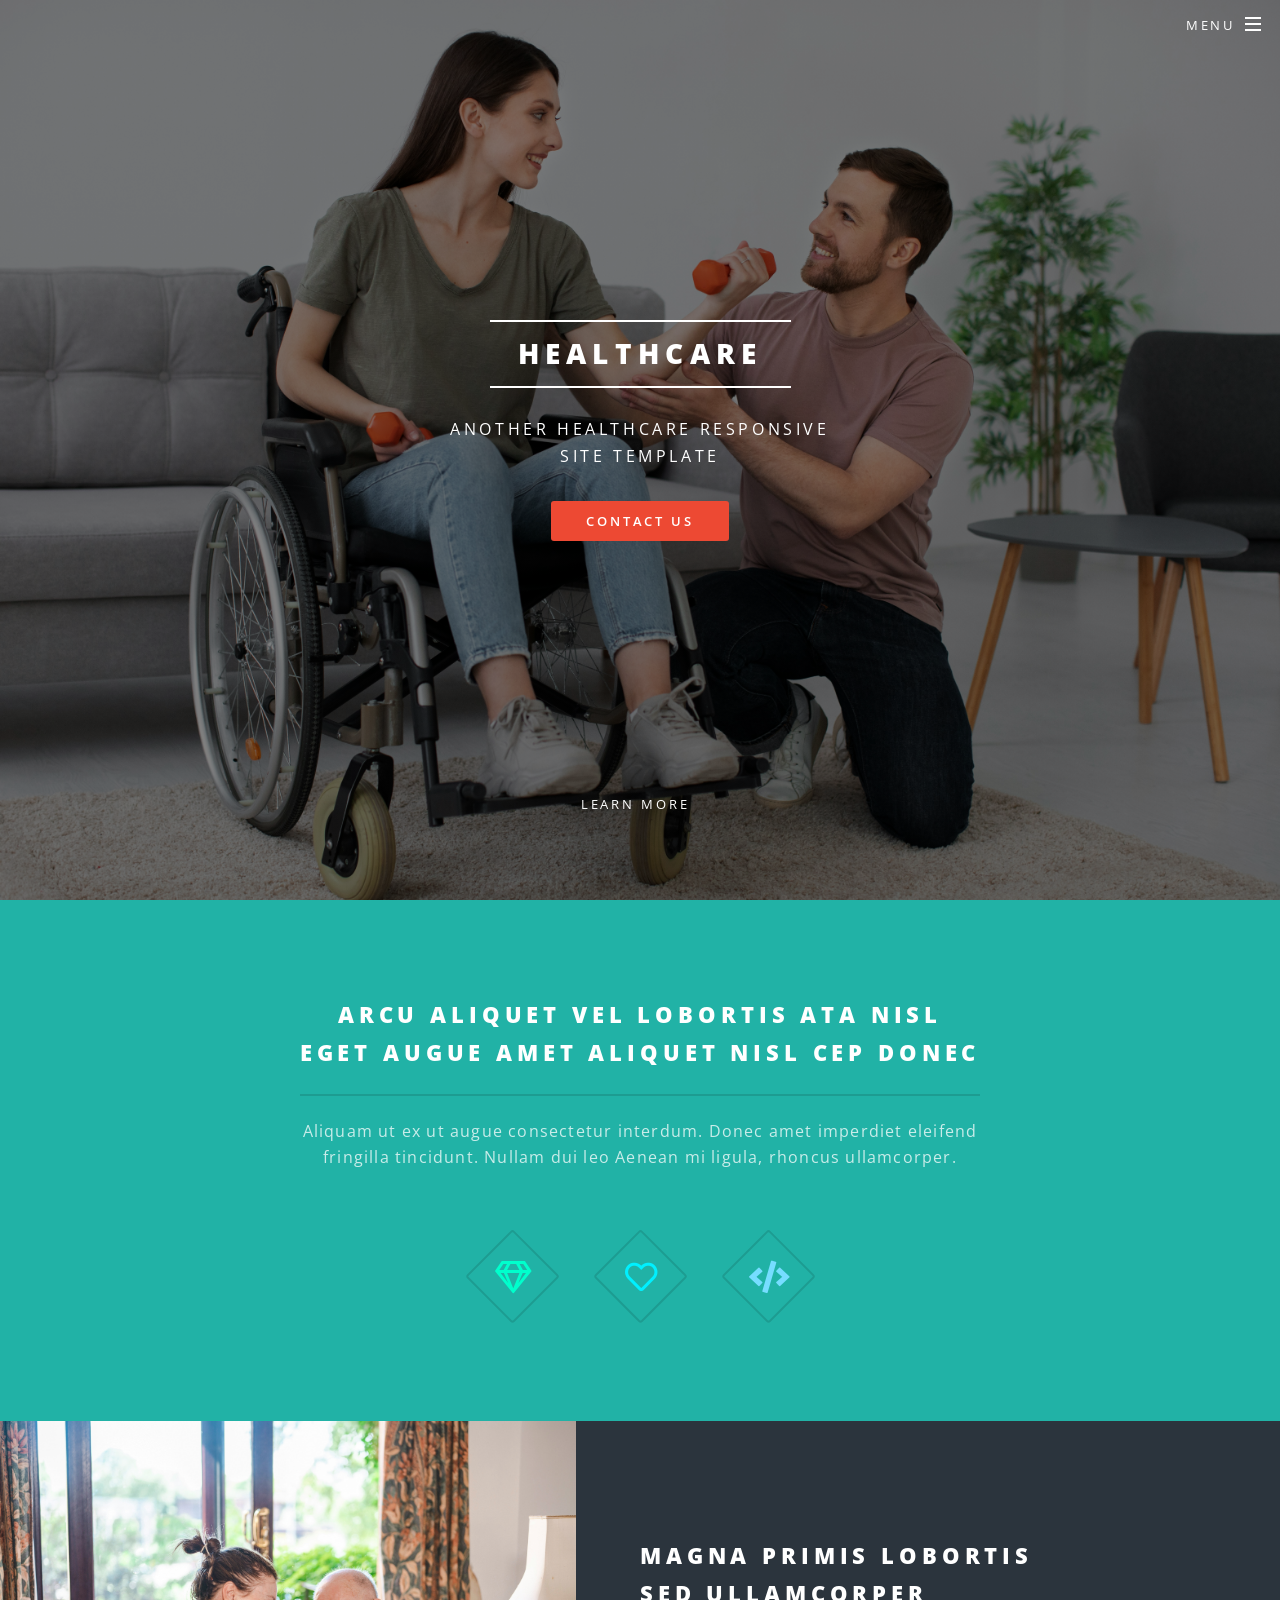
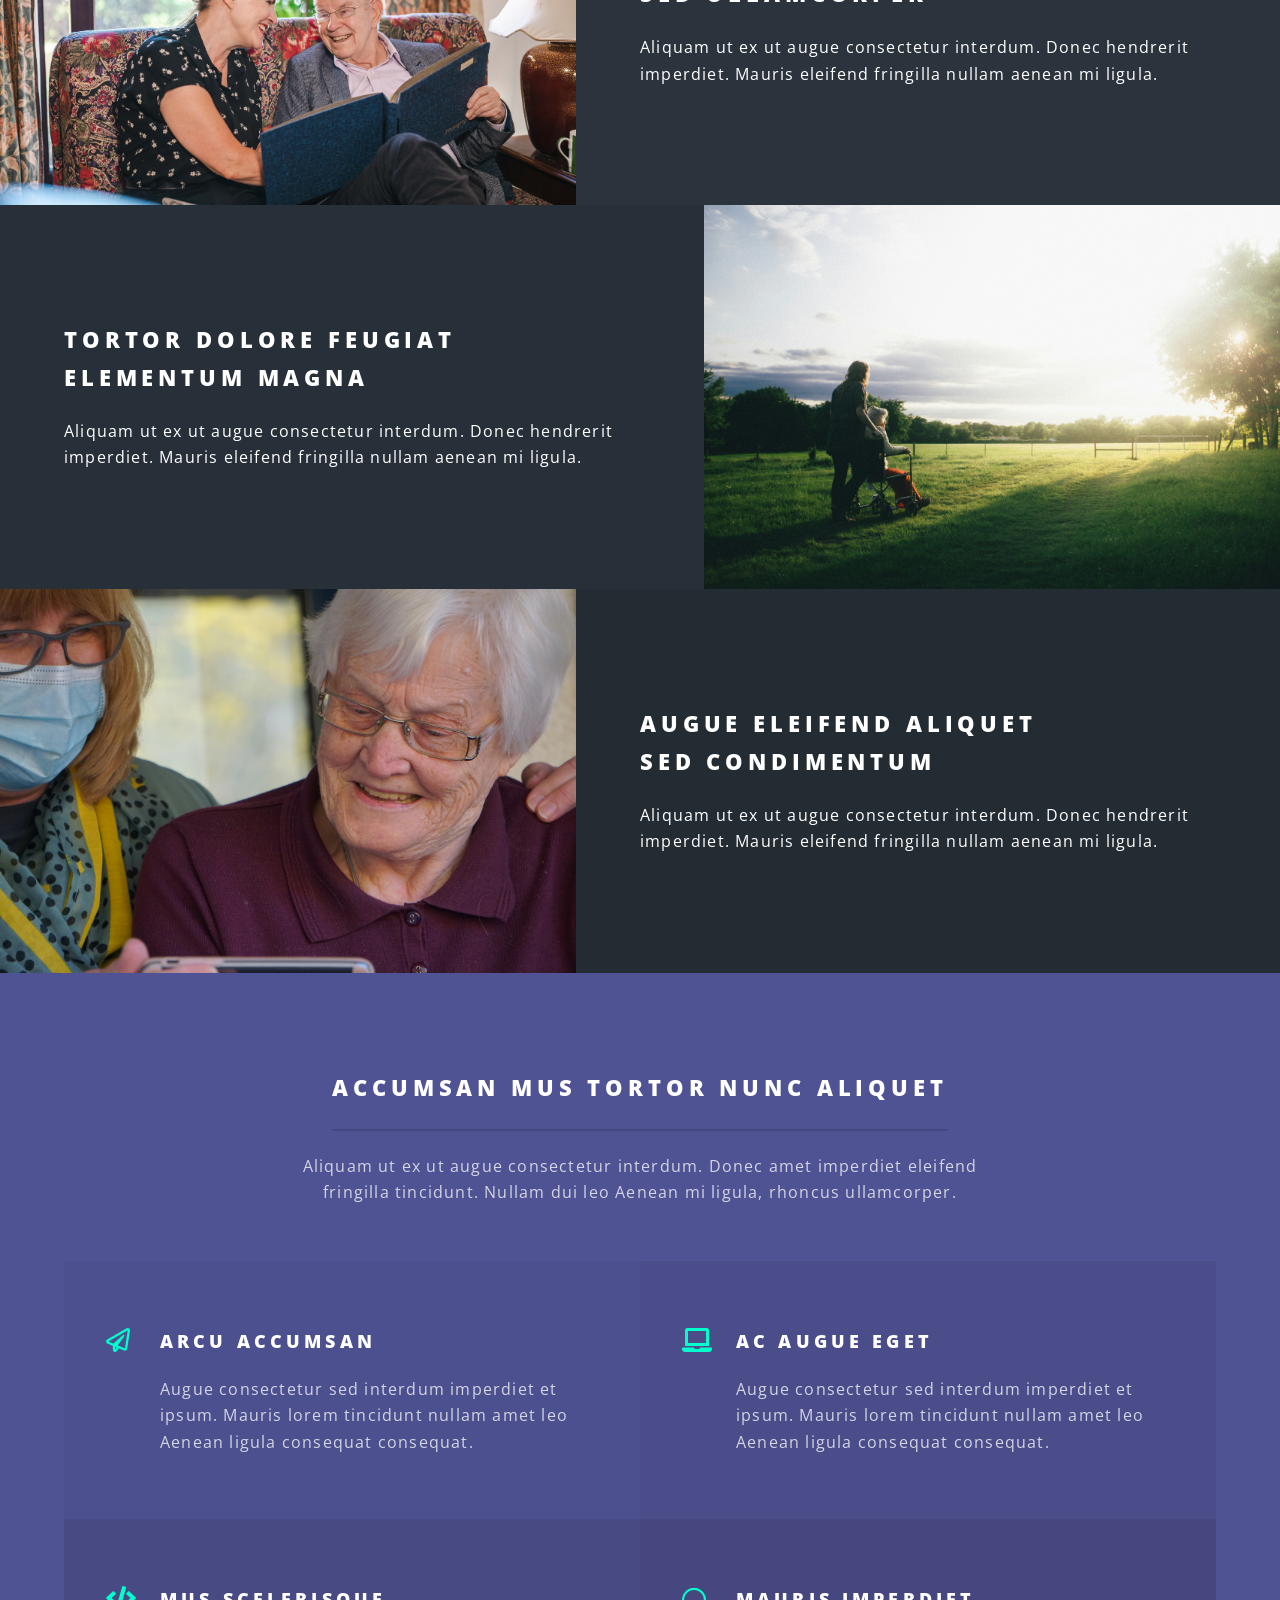
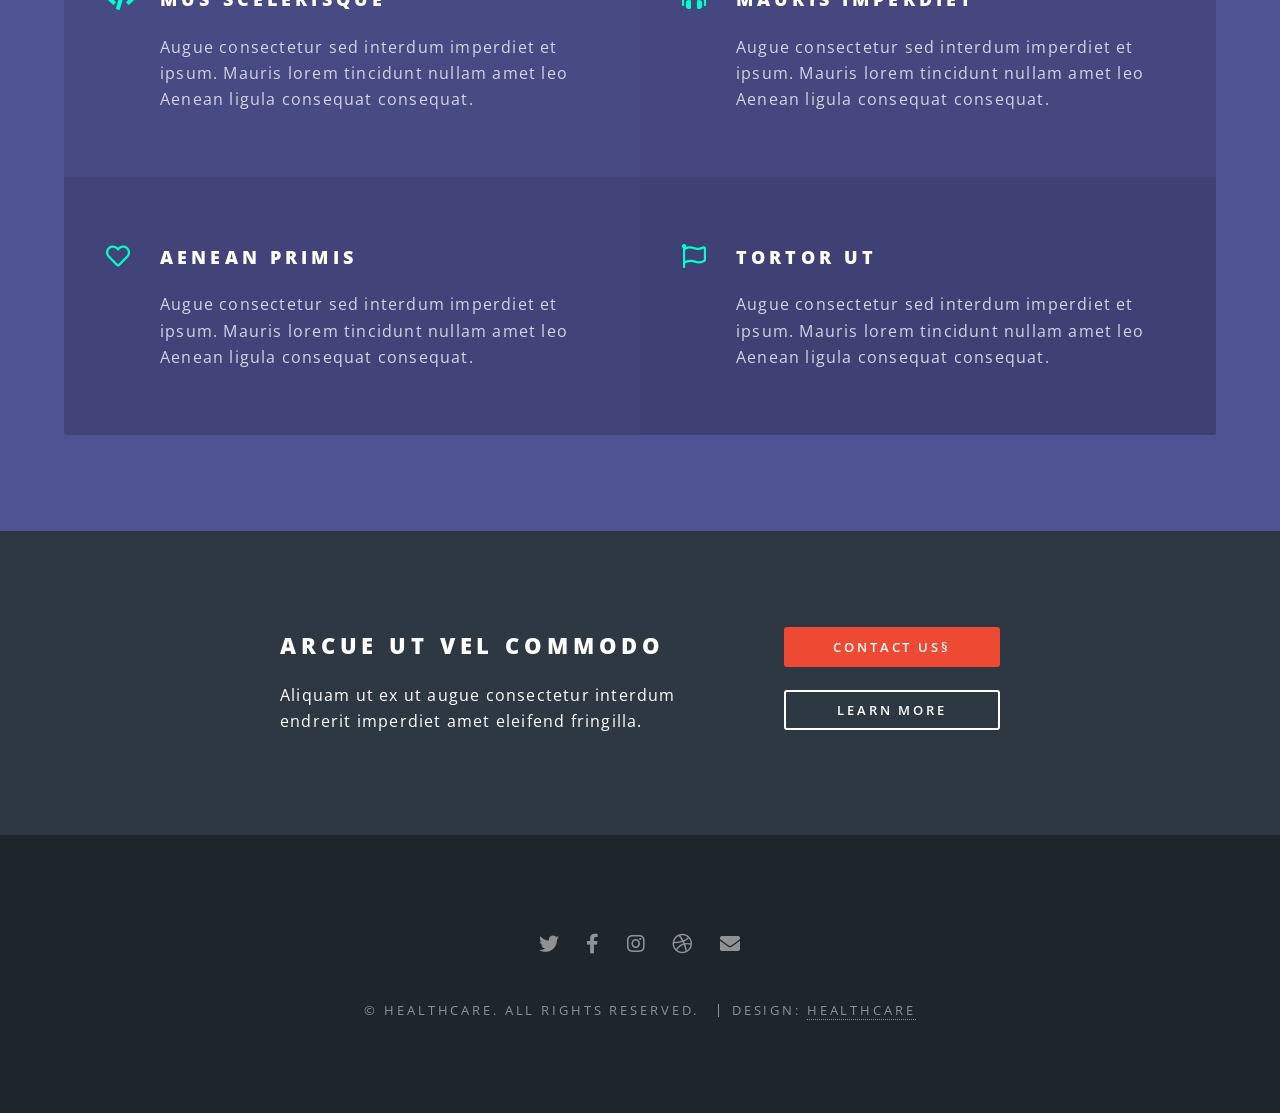
==== index.html @ cc00b28c "spectral files" ====
<!DOCTYPE html>

<html>
  <head>
    <title>Healthcare by Healthcare</title>
    <meta charset="utf-8" />
    <meta
      name="viewport"
      content="width=device-width, initial-scale=1, user-scalable=no"
    />
    <link rel="stylesheet" href="assets/css/main.css" />
    <noscript
      ><link rel="stylesheet" href="assets/css/noscript.css"
    /></noscript>
  </head>
  <body class="landing is-preload">
    <!-- Page Wrapper -->
    <div id="page-wrapper">
      <!-- Header -->
      <header id="header" class="alt">
        <h1><a href="index.html">Healthcare</a></h1>
        <nav id="nav">
          <ul>
            <li class="special">
              <a href="#menu" class="menuToggle"><span>Menu</span></a>
              <div id="menu">
                <ul>
                  <li><a href="index.html">Home</a></li>
                  <li><a href="about.html">About us</a></li>
                  <li><a href="contact.html">Contact us</a></li>
                </ul>
              </div>
            </li>
          </ul>
        </nav>
      </header>

      <!-- Banner -->
      <section id="banner">
        <div class="inner">
          <h2>Healthcare</h2>
          <p>
            Another healthcare responsive<br />
            site template <br />
          </p>
          <ul class="actions special">
            <li><a href="contact.html" class="button primary">Contact us</a></li>
          </ul>
        </div>
        <a href="#one" class="more scrolly">Learn More</a>
      </section>

      <!-- One -->
      <section id="one" class="wrapper style1 special">
        <div class="inner">
          <header class="major">
            <h2>
              Arcu aliquet vel lobortis ata nisl<br />
              eget augue amet aliquet nisl cep donec
            </h2>
            <p>
              Aliquam ut ex ut augue consectetur interdum. Donec amet imperdiet
              eleifend<br />
              fringilla tincidunt. Nullam dui leo Aenean mi ligula, rhoncus
              ullamcorper.
            </p>
          </header>
          <ul class="icons major">
            <li>
              <span class="icon fa-gem major style1"
                ><span class="label">Lorem</span></span
              >
            </li>
            <li>
              <span class="icon fa-heart major style2"
                ><span class="label">Ipsum</span></span
              >
            </li>
            <li>
              <span class="icon solid fa-code major style3"
                ><span class="label">Dolor</span></span
              >
            </li>
          </ul>
        </div>
      </section>

      <!-- Two -->
      <section id="two" class="wrapper alt style2">
        <section class="spotlight">
          <div class="image"><img src="images/pic01.jpg" alt="" /></div>
          <div class="content">
            <h2>
              Magna primis lobortis<br />
              sed ullamcorper
            </h2>
            <p>
              Aliquam ut ex ut augue consectetur interdum. Donec hendrerit
              imperdiet. Mauris eleifend fringilla nullam aenean mi ligula.
            </p>
          </div>
        </section>
        <section class="spotlight">
          <div class="image"><img src="images/pic02.jpg" alt="" /></div>
          <div class="content">
            <h2>
              Tortor dolore feugiat<br />
              elementum magna
            </h2>
            <p>
              Aliquam ut ex ut augue consectetur interdum. Donec hendrerit
              imperdiet. Mauris eleifend fringilla nullam aenean mi ligula.
            </p>
          </div>
        </section>
        <section class="spotlight">
          <div class="image"><img src="images/pic03.jpg" alt="" /></div>
          <div class="content">
            <h2>
              Augue eleifend aliquet<br />
              sed condimentum
            </h2>
            <p>
              Aliquam ut ex ut augue consectetur interdum. Donec hendrerit
              imperdiet. Mauris eleifend fringilla nullam aenean mi ligula.
            </p>
          </div>
        </section>
      </section>

      <!-- Three -->
      <section id="three" class="wrapper style3 special">
        <div class="inner">
          <header class="major">
            <h2>Accumsan mus tortor nunc aliquet</h2>
            <p>
              Aliquam ut ex ut augue consectetur interdum. Donec amet imperdiet
              eleifend<br />
              fringilla tincidunt. Nullam dui leo Aenean mi ligula, rhoncus
              ullamcorper.
            </p>
          </header>
          <ul class="features">
            <li class="icon fa-paper-plane">
              <h3>Arcu accumsan</h3>
              <p>
                Augue consectetur sed interdum imperdiet et ipsum. Mauris lorem
                tincidunt nullam amet leo Aenean ligula consequat consequat.
              </p>
            </li>
            <li class="icon solid fa-laptop">
              <h3>Ac Augue Eget</h3>
              <p>
                Augue consectetur sed interdum imperdiet et ipsum. Mauris lorem
                tincidunt nullam amet leo Aenean ligula consequat consequat.
              </p>
            </li>
            <li class="icon solid fa-code">
              <h3>Mus Scelerisque</h3>
              <p>
                Augue consectetur sed interdum imperdiet et ipsum. Mauris lorem
                tincidunt nullam amet leo Aenean ligula consequat consequat.
              </p>
            </li>
            <li class="icon solid fa-headphones-alt">
              <h3>Mauris Imperdiet</h3>
              <p>
                Augue consectetur sed interdum imperdiet et ipsum. Mauris lorem
                tincidunt nullam amet leo Aenean ligula consequat consequat.
              </p>
            </li>
            <li class="icon fa-heart">
              <h3>Aenean Primis</h3>
              <p>
                Augue consectetur sed interdum imperdiet et ipsum. Mauris lorem
                tincidunt nullam amet leo Aenean ligula consequat consequat.
              </p>
            </li>
            <li class="icon fa-flag">
              <h3>Tortor Ut</h3>
              <p>
                Augue consectetur sed interdum imperdiet et ipsum. Mauris lorem
                tincidunt nullam amet leo Aenean ligula consequat consequat.
              </p>
            </li>
          </ul>
        </div>
      </section>

      <!-- CTA -->
      <section id="cta" class="wrapper style4">
        <div class="inner">
          <header>
            <h2>Arcue ut vel commodo</h2>
            <p>
              Aliquam ut ex ut augue consectetur interdum endrerit imperdiet
              amet eleifend fringilla.
            </p>
          </header>
          <ul class="actions stacked">
            <li><a href="contact.html" class="button fit primary">Contact us§</a></li>
            <li><a href="about.html" class="button fit">Learn More</a></li>
          </ul>
        </div>
      </section>

      <!-- Footer -->
      <footer id="footer">
        <ul class="icons">
          <li>
            <a href="#" class="icon brands fa-twitter"
              ><span class="label">Twitter</span></a
            >
          </li>
          <li>
            <a href="#" class="icon brands fa-facebook-f"
              ><span class="label">Facebook</span></a
            >
          </li>
          <li>
            <a href="#" class="icon brands fa-instagram"
              ><span class="label">Instagram</span></a
            >
          </li>
          <li>
            <a href="#" class="icon brands fa-dribbble"
              ><span class="label">Dribbble</span></a
            >
          </li>
          <li>
            <a href="#" class="icon solid fa-envelope"
              ><span class="label">Email</span></a
            >
          </li>
        </ul>
        <ul class="copyright">
          <li>&copy; healthcare. All rights reserved.</li>
          <li>Design: <a href="#">healthcare</a></li>
        </ul>
      </footer>
    </div>

    <!-- Scripts -->
    <script src="assets/js/jquery.min.js"></script>
    <script src="assets/js/jquery.scrollex.min.js"></script>
    <script src="assets/js/jquery.scrolly.min.js"></script>
    <script src="assets/js/browser.min.js"></script>
    <script src="assets/js/breakpoints.min.js"></script>
    <script src="assets/js/util.js"></script>
    <script src="assets/js/main.js"></script>
  </body>
</html>
---- assets/css/main.css ----
@import url(fontawesome-all.min.css);
@import url('https://fonts.googleapis.com/css?family=Open+Sans:400,400italic,600,600italic,800,800italic');

/*
	Healthcare by Healthcare
	html5up.net | @ajlkn
	Free for personal and commercial use under the CCA 3.0 license (html5up.net/license)
*/

html,
body,
div,
span,
applet,
object,
iframe,
h1,
h2,
h3,
h4,
h5,
h6,
p,
blockquote,
pre,
a,
abbr,
acronym,
address,
big,
cite,
code,
del,
dfn,
em,
img,
ins,
kbd,
q,
s,
samp,
small,
strike,
strong,
sub,
sup,
tt,
var,
b,
u,
i,
center,
dl,
dt,
dd,
ol,
ul,
li,
fieldset,
form,
label,
legend,
table,
caption,
tbody,
tfoot,
thead,
tr,
th,
td,
article,
aside,
canvas,
details,
embed,
figure,
figcaption,
footer,
header,
hgroup,
menu,
nav,
output,
ruby,
section,
summary,
time,
mark,
audio,
video {
  margin: 0;
  padding: 0;
  border: 0;
  font-size: 100%;
  font: inherit;
  vertical-align: baseline;
}

article,
aside,
details,
figcaption,
figure,
footer,
header,
hgroup,
menu,
nav,
section {
  display: block;
}

body {
  line-height: 1;
}

ol,
ul {
  list-style: none;
}

blockquote,
q {
  quotes: none;
}

blockquote:before,
blockquote:after,
q:before,
q:after {
  content: '';
  content: none;
}

table {
  border-collapse: collapse;
  border-spacing: 0;
}

body {
  -webkit-text-size-adjust: none;
}

mark {
  background-color: transparent;
  color: inherit;
}

input::-moz-focus-inner {
  border: 0;
  padding: 0;
}

input,
select,
textarea {
  -moz-appearance: none;
  -webkit-appearance: none;
  -ms-appearance: none;
  appearance: none;
}

/* Basic */

@-ms-viewport {
  width: device-width;
}

html {
  box-sizing: border-box;
}

*,
*:before,
*:after {
  box-sizing: inherit;
}

body {
  background: #2e3842;
}

body.is-preload *,
body.is-preload *:before,
body.is-preload *:after {
  -moz-animation: none !important;
  -webkit-animation: none !important;
  -ms-animation: none !important;
  animation: none !important;
  -moz-transition: none !important;
  -webkit-transition: none !important;
  -ms-transition: none !important;
  transition: none !important;
}

body,
input,
select,
textarea {
  color: #fff;
  font-family: 'Open Sans', Helvetica, sans-serif;
  font-size: 15pt;
  font-weight: 400;
  letter-spacing: 0.075em;
  line-height: 1.65em;
}

@media screen and (max-width: 1680px) {
  body,
  input,
  select,
  textarea {
    font-size: 13pt;
  }
}

@media screen and (max-width: 1280px) {
  body,
  input,
  select,
  textarea {
    font-size: 12pt;
  }
}

@media screen and (max-width: 736px) {
  body,
  input,
  select,
  textarea {
    font-size: 11pt;
    letter-spacing: 0.0375em;
  }
}

a {
  -moz-transition:
    color 0.2s ease,
    border-bottom-color 0.2s ease;
  -webkit-transition:
    color 0.2s ease,
    border-bottom-color 0.2s ease;
  -ms-transition:
    color 0.2s ease,
    border-bottom-color 0.2s ease;
  transition:
    color 0.2s ease,
    border-bottom-color 0.2s ease;
  border-bottom: dotted 1px;
  color: inherit;
  text-decoration: none;
}

a:hover {
  border-bottom-color: transparent;
}

strong,
b {
  color: #fff;
  font-weight: 600;
}

em,
i {
  font-style: italic;
}

p {
  margin: 0 0 2em 0;
}

h1,
h2,
h3,
h4,
h5,
h6 {
  color: #fff;
  font-weight: 800;
  letter-spacing: 0.225em;
  line-height: 1em;
  margin: 0 0 1em 0;
  text-transform: uppercase;
}

h1 a,
h2 a,
h3 a,
h4 a,
h5 a,
h6 a {
  color: inherit;
  text-decoration: none;
}

h2 {
  font-size: 1.35em;
  line-height: 1.75em;
}

@media screen and (max-width: 736px) {
  h2 {
    font-size: 1.1em;
    line-height: 1.65em;
  }
}

h3 {
  font-size: 1.15em;
  line-height: 1.75em;
}

@media screen and (max-width: 736px) {
  h3 {
    font-size: 1em;
    line-height: 1.65em;
  }
}

h4 {
  font-size: 1em;
  line-height: 1.5em;
}

h5 {
  font-size: 0.8em;
  line-height: 1.5em;
}

h6 {
  font-size: 0.7em;
  line-height: 1.5em;
}

sub {
  font-size: 0.8em;
  position: relative;
  top: 0.5em;
}

sup {
  font-size: 0.8em;
  position: relative;
  top: -0.5em;
}

hr {
  border: 0;
  border-bottom: solid 2px #fff;
  margin: 3em 0;
}

hr.major {
  margin: 4.5em 0;
}

blockquote {
  border-left: solid 4px #fff;
  font-style: italic;
  margin: 0 0 2em 0;
  padding: 0.5em 0 0.5em 2em;
}

code {
  background: rgba(144, 144, 144, 0.25);
  border-radius: 3px;
  font-family: 'Courier New', monospace;
  font-size: 0.9em;
  letter-spacing: 0;
  margin: 0 0.25em;
  padding: 0.25em 0.65em;
}

pre {
  -webkit-overflow-scrolling: touch;
  font-family: 'Courier New', monospace;
  font-size: 0.9em;
  margin: 0 0 2em 0;
}

pre code {
  display: block;
  line-height: 1.75em;
  padding: 1em 1.5em;
  overflow-x: auto;
}

.align-left {
  text-align: left;
}

.align-center {
  text-align: center;
}

.align-right {
  text-align: right;
}

/* Row */

.row {
  display: flex;
  flex-wrap: wrap;
  box-sizing: border-box;
  align-items: stretch;
}

.row > * {
  box-sizing: border-box;
}

.row.gtr-uniform > * > :last-child {
  margin-bottom: 0;
}

.row.aln-left {
  justify-content: flex-start;
}

.row.aln-center {
  justify-content: center;
}

.row.aln-right {
  justify-content: flex-end;
}

.row.aln-top {
  align-items: flex-start;
}

.row.aln-middle {
  align-items: center;
}

.row.aln-bottom {
  align-items: flex-end;
}

.row > .imp {
  order: -1;
}

.row > .col-1 {
  width: 8.33333%;
}

.row > .off-1 {
  margin-left: 8.33333%;
}

.row > .col-2 {
  width: 16.66667%;
}

.row > .off-2 {
  margin-left: 16.66667%;
}

.row > .col-3 {
  width: 25%;
}

.row > .off-3 {
  margin-left: 25%;
}

.row > .col-4 {
  width: 33.33333%;
}

.row > .off-4 {
  margin-left: 33.33333%;
}

.row > .col-5 {
  width: 41.66667%;
}

.row > .off-5 {
  margin-left: 41.66667%;
}

.row > .col-6 {
  width: 50%;
}

.row > .off-6 {
  margin-left: 50%;
}

.row > .col-7 {
  width: 58.33333%;
}

.row > .off-7 {
  margin-left: 58.33333%;
}

.row > .col-8 {
  width: 66.66667%;
}

.row > .off-8 {
  margin-left: 66.66667%;
}

.row > .col-9 {
  width: 75%;
}

.row > .off-9 {
  margin-left: 75%;
}

.row > .col-10 {
  width: 83.33333%;
}

.row > .off-10 {
  margin-left: 83.33333%;
}

.row > .col-11 {
  width: 91.66667%;
}

.row > .off-11 {
  margin-left: 91.66667%;
}

.row > .col-12 {
  width: 100%;
}

.row > .off-12 {
  margin-left: 100%;
}

.row.gtr-0 {
  margin-top: 0;
  margin-left: 0em;
}

.row.gtr-0 > * {
  padding: 0 0 0 0em;
}

.row.gtr-0.gtr-uniform {
  margin-top: 0em;
}

.row.gtr-0.gtr-uniform > * {
  padding-top: 0em;
}

.row.gtr-25 {
  margin-top: 0;
  margin-left: -0.375em;
}

.row.gtr-25 > * {
  padding: 0 0 0 0.375em;
}

.row.gtr-25.gtr-uniform {
  margin-top: -0.375em;
}

.row.gtr-25.gtr-uniform > * {
  padding-top: 0.375em;
}

.row.gtr-50 {
  margin-top: 0;
  margin-left: -0.75em;
}

.row.gtr-50 > * {
  padding: 0 0 0 0.75em;
}

.row.gtr-50.gtr-uniform {
  margin-top: -0.75em;
}

.row.gtr-50.gtr-uniform > * {
  padding-top: 0.75em;
}

.row {
  margin-top: 0;
  margin-left: -1.5em;
}

.row > * {
  padding: 0 0 0 1.5em;
}

.row.gtr-uniform {
  margin-top: -1.5em;
}

.row.gtr-uniform > * {
  padding-top: 1.5em;
}

.row.gtr-150 {
  margin-top: 0;
  margin-left: -2.25em;
}

.row.gtr-150 > * {
  padding: 0 0 0 2.25em;
}

.row.gtr-150.gtr-uniform {
  margin-top: -2.25em;
}

.row.gtr-150.gtr-uniform > * {
  padding-top: 2.25em;
}

.row.gtr-200 {
  margin-top: 0;
  margin-left: -3em;
}

.row.gtr-200 > * {
  padding: 0 0 0 3em;
}

.row.gtr-200.gtr-uniform {
  margin-top: -3em;
}

.row.gtr-200.gtr-uniform > * {
  padding-top: 3em;
}

@media screen and (max-width: 1680px) {
  .row {
    display: flex;
    flex-wrap: wrap;
    box-sizing: border-box;
    align-items: stretch;
  }

  .row > * {
    box-sizing: border-box;
  }

  .row.gtr-uniform > * > :last-child {
    margin-bottom: 0;
  }

  .row.aln-left {
    justify-content: flex-start;
  }

  .row.aln-center {
    justify-content: center;
  }

  .row.aln-right {
    justify-content: flex-end;
  }

  .row.aln-top {
    align-items: flex-start;
  }

  .row.aln-middle {
    align-items: center;
  }

  .row.aln-bottom {
    align-items: flex-end;
  }

  .row > .imp-xlarge {
    order: -1;
  }

  .row > .col-1-xlarge {
    width: 8.33333%;
  }

  .row > .off-1-xlarge {
    margin-left: 8.33333%;
  }

  .row > .col-2-xlarge {
    width: 16.66667%;
  }

  .row > .off-2-xlarge {
    margin-left: 16.66667%;
  }

  .row > .col-3-xlarge {
    width: 25%;
  }

  .row > .off-3-xlarge {
    margin-left: 25%;
  }

  .row > .col-4-xlarge {
    width: 33.33333%;
  }

  .row > .off-4-xlarge {
    margin-left: 33.33333%;
  }

  .row > .col-5-xlarge {
    width: 41.66667%;
  }

  .row > .off-5-xlarge {
    margin-left: 41.66667%;
  }

  .row > .col-6-xlarge {
    width: 50%;
  }

  .row > .off-6-xlarge {
    margin-left: 50%;
  }

  .row > .col-7-xlarge {
    width: 58.33333%;
  }

  .row > .off-7-xlarge {
    margin-left: 58.33333%;
  }

  .row > .col-8-xlarge {
    width: 66.66667%;
  }

  .row > .off-8-xlarge {
    margin-left: 66.66667%;
  }

  .row > .col-9-xlarge {
    width: 75%;
  }

  .row > .off-9-xlarge {
    margin-left: 75%;
  }

  .row > .col-10-xlarge {
    width: 83.33333%;
  }

  .row > .off-10-xlarge {
    margin-left: 83.33333%;
  }

  .row > .col-11-xlarge {
    width: 91.66667%;
  }

  .row > .off-11-xlarge {
    margin-left: 91.66667%;
  }

  .row > .col-12-xlarge {
    width: 100%;
  }

  .row > .off-12-xlarge {
    margin-left: 100%;
  }

  .row.gtr-0 {
    margin-top: 0;
    margin-left: 0em;
  }

  .row.gtr-0 > * {
    padding: 0 0 0 0em;
  }

  .row.gtr-0.gtr-uniform {
    margin-top: 0em;
  }

  .row.gtr-0.gtr-uniform > * {
    padding-top: 0em;
  }

  .row.gtr-25 {
    margin-top: 0;
    margin-left: -0.375em;
  }

  .row.gtr-25 > * {
    padding: 0 0 0 0.375em;
  }

  .row.gtr-25.gtr-uniform {
    margin-top: -0.375em;
  }

  .row.gtr-25.gtr-uniform > * {
    padding-top: 0.375em;
  }

  .row.gtr-50 {
    margin-top: 0;
    margin-left: -0.75em;
  }

  .row.gtr-50 > * {
    padding: 0 0 0 0.75em;
  }

  .row.gtr-50.gtr-uniform {
    margin-top: -0.75em;
  }

  .row.gtr-50.gtr-uniform > * {
    padding-top: 0.75em;
  }

  .row {
    margin-top: 0;
    margin-left: -1.5em;
  }

  .row > * {
    padding: 0 0 0 1.5em;
  }

  .row.gtr-uniform {
    margin-top: -1.5em;
  }

  .row.gtr-uniform > * {
    padding-top: 1.5em;
  }

  .row.gtr-150 {
    margin-top: 0;
    margin-left: -2.25em;
  }

  .row.gtr-150 > * {
    padding: 0 0 0 2.25em;
  }

  .row.gtr-150.gtr-uniform {
    margin-top: -2.25em;
  }

  .row.gtr-150.gtr-uniform > * {
    padding-top: 2.25em;
  }

  .row.gtr-200 {
    margin-top: 0;
    margin-left: -3em;
  }

  .row.gtr-200 > * {
    padding: 0 0 0 3em;
  }

  .row.gtr-200.gtr-uniform {
    margin-top: -3em;
  }

  .row.gtr-200.gtr-uniform > * {
    padding-top: 3em;
  }
}

@media screen and (max-width: 1280px) {
  .row {
    display: flex;
    flex-wrap: wrap;
    box-sizing: border-box;
    align-items: stretch;
  }

  .row > * {
    box-sizing: border-box;
  }

  .row.gtr-uniform > * > :last-child {
    margin-bottom: 0;
  }

  .row.aln-left {
    justify-content: flex-start;
  }

  .row.aln-center {
    justify-content: center;
  }

  .row.aln-right {
    justify-content: flex-end;
  }

  .row.aln-top {
    align-items: flex-start;
  }

  .row.aln-middle {
    align-items: center;
  }

  .row.aln-bottom {
    align-items: flex-end;
  }

  .row > .imp-large {
    order: -1;
  }

  .row > .col-1-large {
    width: 8.33333%;
  }

  .row > .off-1-large {
    margin-left: 8.33333%;
  }

  .row > .col-2-large {
    width: 16.66667%;
  }

  .row > .off-2-large {
    margin-left: 16.66667%;
  }

  .row > .col-3-large {
    width: 25%;
  }

  .row > .off-3-large {
    margin-left: 25%;
  }

  .row > .col-4-large {
    width: 33.33333%;
  }

  .row > .off-4-large {
    margin-left: 33.33333%;
  }

  .row > .col-5-large {
    width: 41.66667%;
  }

  .row > .off-5-large {
    margin-left: 41.66667%;
  }

  .row > .col-6-large {
    width: 50%;
  }

  .row > .off-6-large {
    margin-left: 50%;
  }

  .row > .col-7-large {
    width: 58.33333%;
  }

  .row > .off-7-large {
    margin-left: 58.33333%;
  }

  .row > .col-8-large {
    width: 66.66667%;
  }

  .row > .off-8-large {
    margin-left: 66.66667%;
  }

  .row > .col-9-large {
    width: 75%;
  }

  .row > .off-9-large {
    margin-left: 75%;
  }

  .row > .col-10-large {
    width: 83.33333%;
  }

  .row > .off-10-large {
    margin-left: 83.33333%;
  }

  .row > .col-11-large {
    width: 91.66667%;
  }

  .row > .off-11-large {
    margin-left: 91.66667%;
  }

  .row > .col-12-large {
    width: 100%;
  }

  .row > .off-12-large {
    margin-left: 100%;
  }

  .row.gtr-0 {
    margin-top: 0;
    margin-left: 0em;
  }

  .row.gtr-0 > * {
    padding: 0 0 0 0em;
  }

  .row.gtr-0.gtr-uniform {
    margin-top: 0em;
  }

  .row.gtr-0.gtr-uniform > * {
    padding-top: 0em;
  }

  .row.gtr-25 {
    margin-top: 0;
    margin-left: -0.375em;
  }

  .row.gtr-25 > * {
    padding: 0 0 0 0.375em;
  }

  .row.gtr-25.gtr-uniform {
    margin-top: -0.375em;
  }

  .row.gtr-25.gtr-uniform > * {
    padding-top: 0.375em;
  }

  .row.gtr-50 {
    margin-top: 0;
    margin-left: -0.75em;
  }

  .row.gtr-50 > * {
    padding: 0 0 0 0.75em;
  }

  .row.gtr-50.gtr-uniform {
    margin-top: -0.75em;
  }

  .row.gtr-50.gtr-uniform > * {
    padding-top: 0.75em;
  }

  .row {
    margin-top: 0;
    margin-left: -1.5em;
  }

  .row > * {
    padding: 0 0 0 1.5em;
  }

  .row.gtr-uniform {
    margin-top: -1.5em;
  }

  .row.gtr-uniform > * {
    padding-top: 1.5em;
  }

  .row.gtr-150 {
    margin-top: 0;
    margin-left: -2.25em;
  }

  .row.gtr-150 > * {
    padding: 0 0 0 2.25em;
  }

  .row.gtr-150.gtr-uniform {
    margin-top: -2.25em;
  }

  .row.gtr-150.gtr-uniform > * {
    padding-top: 2.25em;
  }

  .row.gtr-200 {
    margin-top: 0;
    margin-left: -3em;
  }

  .row.gtr-200 > * {
    padding: 0 0 0 3em;
  }

  .row.gtr-200.gtr-uniform {
    margin-top: -3em;
  }

  .row.gtr-200.gtr-uniform > * {
    padding-top: 3em;
  }
}

@media screen and (max-width: 980px) {
  .row {
    display: flex;
    flex-wrap: wrap;
    box-sizing: border-box;
    align-items: stretch;
  }

  .row > * {
    box-sizing: border-box;
  }

  .row.gtr-uniform > * > :last-child {
    margin-bottom: 0;
  }

  .row.aln-left {
    justify-content: flex-start;
  }

  .row.aln-center {
    justify-content: center;
  }

  .row.aln-right {
    justify-content: flex-end;
  }

  .row.aln-top {
    align-items: flex-start;
  }

  .row.aln-middle {
    align-items: center;
  }

  .row.aln-bottom {
    align-items: flex-end;
  }

  .row > .imp-medium {
    order: -1;
  }

  .row > .col-1-medium {
    width: 8.33333%;
  }

  .row > .off-1-medium {
    margin-left: 8.33333%;
  }

  .row > .col-2-medium {
    width: 16.66667%;
  }

  .row > .off-2-medium {
    margin-left: 16.66667%;
  }

  .row > .col-3-medium {
    width: 25%;
  }

  .row > .off-3-medium {
    margin-left: 25%;
  }

  .row > .col-4-medium {
    width: 33.33333%;
  }

  .row > .off-4-medium {
    margin-left: 33.33333%;
  }

  .row > .col-5-medium {
    width: 41.66667%;
  }

  .row > .off-5-medium {
    margin-left: 41.66667%;
  }

  .row > .col-6-medium {
    width: 50%;
  }

  .row > .off-6-medium {
    margin-left: 50%;
  }

  .row > .col-7-medium {
    width: 58.33333%;
  }

  .row > .off-7-medium {
    margin-left: 58.33333%;
  }

  .row > .col-8-medium {
    width: 66.66667%;
  }

  .row > .off-8-medium {
    margin-left: 66.66667%;
  }

  .row > .col-9-medium {
    width: 75%;
  }

  .row > .off-9-medium {
    margin-left: 75%;
  }

  .row > .col-10-medium {
    width: 83.33333%;
  }

  .row > .off-10-medium {
    margin-left: 83.33333%;
  }

  .row > .col-11-medium {
    width: 91.66667%;
  }

  .row > .off-11-medium {
    margin-left: 91.66667%;
  }

  .row > .col-12-medium {
    width: 100%;
  }

  .row > .off-12-medium {
    margin-left: 100%;
  }

  .row.gtr-0 {
    margin-top: 0;
    margin-left: 0em;
  }

  .row.gtr-0 > * {
    padding: 0 0 0 0em;
  }

  .row.gtr-0.gtr-uniform {
    margin-top: 0em;
  }

  .row.gtr-0.gtr-uniform > * {
    padding-top: 0em;
  }

  .row.gtr-25 {
    margin-top: 0;
    margin-left: -0.375em;
  }

  .row.gtr-25 > * {
    padding: 0 0 0 0.375em;
  }

  .row.gtr-25.gtr-uniform {
    margin-top: -0.375em;
  }

  .row.gtr-25.gtr-uniform > * {
    padding-top: 0.375em;
  }

  .row.gtr-50 {
    margin-top: 0;
    margin-left: -0.75em;
  }

  .row.gtr-50 > * {
    padding: 0 0 0 0.75em;
  }

  .row.gtr-50.gtr-uniform {
    margin-top: -0.75em;
  }

  .row.gtr-50.gtr-uniform > * {
    padding-top: 0.75em;
  }

  .row {
    margin-top: 0;
    margin-left: -1.5em;
  }

  .row > * {
    padding: 0 0 0 1.5em;
  }

  .row.gtr-uniform {
    margin-top: -1.5em;
  }

  .row.gtr-uniform > * {
    padding-top: 1.5em;
  }

  .row.gtr-150 {
    margin-top: 0;
    margin-left: -2.25em;
  }

  .row.gtr-150 > * {
    padding: 0 0 0 2.25em;
  }

  .row.gtr-150.gtr-uniform {
    margin-top: -2.25em;
  }

  .row.gtr-150.gtr-uniform > * {
    padding-top: 2.25em;
  }

  .row.gtr-200 {
    margin-top: 0;
    margin-left: -3em;
  }

  .row.gtr-200 > * {
    padding: 0 0 0 3em;
  }

  .row.gtr-200.gtr-uniform {
    margin-top: -3em;
  }

  .row.gtr-200.gtr-uniform > * {
    padding-top: 3em;
  }
}

@media screen and (max-width: 736px) {
  .row {
    display: flex;
    flex-wrap: wrap;
    box-sizing: border-box;
    align-items: stretch;
  }

  .row > * {
    box-sizing: border-box;
  }

  .row.gtr-uniform > * > :last-child {
    margin-bottom: 0;
  }

  .row.aln-left {
    justify-content: flex-start;
  }

  .row.aln-center {
    justify-content: center;
  }

  .row.aln-right {
    justify-content: flex-end;
  }

  .row.aln-top {
    align-items: flex-start;
  }

  .row.aln-middle {
    align-items: center;
  }

  .row.aln-bottom {
    align-items: flex-end;
  }

  .row > .imp-small {
    order: -1;
  }

  .row > .col-1-small {
    width: 8.33333%;
  }

  .row > .off-1-small {
    margin-left: 8.33333%;
  }

  .row > .col-2-small {
    width: 16.66667%;
  }

  .row > .off-2-small {
    margin-left: 16.66667%;
  }

  .row > .col-3-small {
    width: 25%;
  }

  .row > .off-3-small {
    margin-left: 25%;
  }

  .row > .col-4-small {
    width: 33.33333%;
  }

  .row > .off-4-small {
    margin-left: 33.33333%;
  }

  .row > .col-5-small {
    width: 41.66667%;
  }

  .row > .off-5-small {
    margin-left: 41.66667%;
  }

  .row > .col-6-small {
    width: 50%;
  }

  .row > .off-6-small {
    margin-left: 50%;
  }

  .row > .col-7-small {
    width: 58.33333%;
  }

  .row > .off-7-small {
    margin-left: 58.33333%;
  }

  .row > .col-8-small {
    width: 66.66667%;
  }

  .row > .off-8-small {
    margin-left: 66.66667%;
  }

  .row > .col-9-small {
    width: 75%;
  }

  .row > .off-9-small {
    margin-left: 75%;
  }

  .row > .col-10-small {
    width: 83.33333%;
  }

  .row > .off-10-small {
    margin-left: 83.33333%;
  }

  .row > .col-11-small {
    width: 91.66667%;
  }

  .row > .off-11-small {
    margin-left: 91.66667%;
  }

  .row > .col-12-small {
    width: 100%;
  }

  .row > .off-12-small {
    margin-left: 100%;
  }

  .row.gtr-0 {
    margin-top: 0;
    margin-left: 0em;
  }

  .row.gtr-0 > * {
    padding: 0 0 0 0em;
  }

  .row.gtr-0.gtr-uniform {
    margin-top: 0em;
  }

  .row.gtr-0.gtr-uniform > * {
    padding-top: 0em;
  }

  .row.gtr-25 {
    margin-top: 0;
    margin-left: -0.375em;
  }

  .row.gtr-25 > * {
    padding: 0 0 0 0.375em;
  }

  .row.gtr-25.gtr-uniform {
    margin-top: -0.375em;
  }

  .row.gtr-25.gtr-uniform > * {
    padding-top: 0.375em;
  }

  .row.gtr-50 {
    margin-top: 0;
    margin-left: -0.75em;
  }

  .row.gtr-50 > * {
    padding: 0 0 0 0.75em;
  }

  .row.gtr-50.gtr-uniform {
    margin-top: -0.75em;
  }

  .row.gtr-50.gtr-uniform > * {
    padding-top: 0.75em;
  }

  .row {
    margin-top: 0;
    margin-left: -1.5em;
  }

  .row > * {
    padding: 0 0 0 1.5em;
  }

  .row.gtr-uniform {
    margin-top: -1.5em;
  }

  .row.gtr-uniform > * {
    padding-top: 1.5em;
  }

  .row.gtr-150 {
    margin-top: 0;
    margin-left: -2.25em;
  }

  .row.gtr-150 > * {
    padding: 0 0 0 2.25em;
  }

  .row.gtr-150.gtr-uniform {
    margin-top: -2.25em;
  }

  .row.gtr-150.gtr-uniform > * {
    padding-top: 2.25em;
  }

  .row.gtr-200 {
    margin-top: 0;
    margin-left: -3em;
  }

  .row.gtr-200 > * {
    padding: 0 0 0 3em;
  }

  .row.gtr-200.gtr-uniform {
    margin-top: -3em;
  }

  .row.gtr-200.gtr-uniform > * {
    padding-top: 3em;
  }
}

@media screen and (max-width: 480px) {
  .row {
    display: flex;
    flex-wrap: wrap;
    box-sizing: border-box;
    align-items: stretch;
  }

  .row > * {
    box-sizing: border-box;
  }

  .row.gtr-uniform > * > :last-child {
    margin-bottom: 0;
  }

  .row.aln-left {
    justify-content: flex-start;
  }

  .row.aln-center {
    justify-content: center;
  }

  .row.aln-right {
    justify-content: flex-end;
  }

  .row.aln-top {
    align-items: flex-start;
  }

  .row.aln-middle {
    align-items: center;
  }

  .row.aln-bottom {
    align-items: flex-end;
  }

  .row > .imp-xsmall {
    order: -1;
  }

  .row > .col-1-xsmall {
    width: 8.33333%;
  }

  .row > .off-1-xsmall {
    margin-left: 8.33333%;
  }

  .row > .col-2-xsmall {
    width: 16.66667%;
  }

  .row > .off-2-xsmall {
    margin-left: 16.66667%;
  }

  .row > .col-3-xsmall {
    width: 25%;
  }

  .row > .off-3-xsmall {
    margin-left: 25%;
  }

  .row > .col-4-xsmall {
    width: 33.33333%;
  }

  .row > .off-4-xsmall {
    margin-left: 33.33333%;
  }

  .row > .col-5-xsmall {
    width: 41.66667%;
  }

  .row > .off-5-xsmall {
    margin-left: 41.66667%;
  }

  .row > .col-6-xsmall {
    width: 50%;
  }

  .row > .off-6-xsmall {
    margin-left: 50%;
  }

  .row > .col-7-xsmall {
    width: 58.33333%;
  }

  .row > .off-7-xsmall {
    margin-left: 58.33333%;
  }

  .row > .col-8-xsmall {
    width: 66.66667%;
  }

  .row > .off-8-xsmall {
    margin-left: 66.66667%;
  }

  .row > .col-9-xsmall {
    width: 75%;
  }

  .row > .off-9-xsmall {
    margin-left: 75%;
  }

  .row > .col-10-xsmall {
    width: 83.33333%;
  }

  .row > .off-10-xsmall {
    margin-left: 83.33333%;
  }

  .row > .col-11-xsmall {
    width: 91.66667%;
  }

  .row > .off-11-xsmall {
    margin-left: 91.66667%;
  }

  .row > .col-12-xsmall {
    width: 100%;
  }

  .row > .off-12-xsmall {
    margin-left: 100%;
  }

  .row.gtr-0 {
    margin-top: 0;
    margin-left: 0em;
  }

  .row.gtr-0 > * {
    padding: 0 0 0 0em;
  }

  .row.gtr-0.gtr-uniform {
    margin-top: 0em;
  }

  .row.gtr-0.gtr-uniform > * {
    padding-top: 0em;
  }

  .row.gtr-25 {
    margin-top: 0;
    margin-left: -0.375em;
  }

  .row.gtr-25 > * {
    padding: 0 0 0 0.375em;
  }

  .row.gtr-25.gtr-uniform {
    margin-top: -0.375em;
  }

  .row.gtr-25.gtr-uniform > * {
    padding-top: 0.375em;
  }

  .row.gtr-50 {
    margin-top: 0;
    margin-left: -0.75em;
  }

  .row.gtr-50 > * {
    padding: 0 0 0 0.75em;
  }

  .row.gtr-50.gtr-uniform {
    margin-top: -0.75em;
  }

  .row.gtr-50.gtr-uniform > * {
    padding-top: 0.75em;
  }

  .row {
    margin-top: 0;
    margin-left: -1.5em;
  }

  .row > * {
    padding: 0 0 0 1.5em;
  }

  .row.gtr-uniform {
    margin-top: -1.5em;
  }

  .row.gtr-uniform > * {
    padding-top: 1.5em;
  }

  .row.gtr-150 {
    margin-top: 0;
    margin-left: -2.25em;
  }

  .row.gtr-150 > * {
    padding: 0 0 0 2.25em;
  }

  .row.gtr-150.gtr-uniform {
    margin-top: -2.25em;
  }

  .row.gtr-150.gtr-uniform > * {
    padding-top: 2.25em;
  }

  .row.gtr-200 {
    margin-top: 0;
    margin-left: -3em;
  }

  .row.gtr-200 > * {
    padding: 0 0 0 3em;
  }

  .row.gtr-200.gtr-uniform {
    margin-top: -3em;
  }

  .row.gtr-200.gtr-uniform > * {
    padding-top: 3em;
  }
}

/* Section/Article */

section.special,
article.special {
  text-align: center;
}

header p {
  color: rgba(255, 255, 255, 0.5);
  position: relative;
  top: -0.25em;
}

header h3 + p {
  font-size: 1.1em;
}

header h4 + p,
header h5 + p,
header h6 + p {
  font-size: 0.9em;
}

header.major {
  margin: 0 0 3.5em 0;
}

header.major h2,
header.major h3,
header.major h4,
header.major h5,
header.major h6 {
  border-bottom: solid 2px #fff;
  display: inline-block;
  padding-bottom: 1em;
  position: relative;
}

header.major h2:after,
header.major h3:after,
header.major h4:after,
header.major h5:after,
header.major h6:after {
  content: '';
  display: block;
  height: 1px;
}

header.major p {
  color: #fff;
  top: 0;
}

@media screen and (max-width: 736px) {
  header.major {
    margin: 0 0 2em 0;
  }
}

@media screen and (max-width: 980px) {
  header br {
    display: none;
  }
}

/* Form */

form {
  margin: 0 0 2em 0;
}

label {
  color: #fff;
  display: block;
  font-size: 0.9em;
  font-weight: 600;
  margin: 0 0 1em 0;
}

input[type='text'],
input[type='password'],
input[type='email'],
select,
textarea {
  -moz-appearance: none;
  -webkit-appearance: none;
  -ms-appearance: none;
  appearance: none;
  background-color: rgba(144, 144, 144, 0.25);
  border-radius: 3px;
  border: none;
  color: inherit;
  display: block;
  outline: 0;
  padding: 0 1em;
  text-decoration: none;
  width: 100%;
}

input[type='text']:invalid,
input[type='password']:invalid,
input[type='email']:invalid,
select:invalid,
textarea:invalid {
  box-shadow: none;
}

input[type='text']:focus,
input[type='password']:focus,
input[type='email']:focus,
select:focus,
textarea:focus {
  box-shadow: 0 0 0 2px #21b2a6;
}

select {
  background-size: 1.25em;
  background-repeat: no-repeat;
  background-position: calc(100% - 1em) center;
  height: 2.75em;
  padding-right: 2.75em;
  text-overflow: ellipsis;
}

select:focus::-ms-value {
  background-color: transparent;
}

select::-ms-expand {
  display: none;
}

input[type='text'],
input[type='password'],
input[type='email'],
select {
  height: 2.75em;
}

textarea {
  padding: 0.75em 1em;
}

input[type='checkbox'],
input[type='radio'] {
  -moz-appearance: none;
  -webkit-appearance: none;
  -ms-appearance: none;
  appearance: none;
  display: block;
  float: left;
  margin-right: -2em;
  opacity: 0;
  width: 1em;
  z-index: -1;
}

input[type='checkbox'] + label,
input[type='radio'] + label {
  text-decoration: none;
  color: #fff;
  cursor: pointer;
  display: inline-block;
  font-size: 1em;
  font-weight: 400;
  padding-left: 2.4em;
  padding-right: 0.75em;
  position: relative;
}

input[type='checkbox'] + label:before,
input[type='radio'] + label:before {
  -moz-osx-font-smoothing: grayscale;
  -webkit-font-smoothing: antialiased;
  display: inline-block;
  font-style: normal;
  font-variant: normal;
  text-rendering: auto;
  line-height: 1;
  text-transform: none !important;
  font-family: 'Font Awesome 5 Free';
  font-weight: 900;
}

input[type='checkbox'] + label:before,
input[type='radio'] + label:before {
  background: rgba(144, 144, 144, 0.25);
  border-radius: 3px;
  content: '';
  display: inline-block;
  font-size: 0.8em;
  height: 2.0625em;
  left: 0;
  line-height: 2.0625em;
  position: absolute;
  text-align: center;
  top: 0;
  width: 2.0625em;
}

input[type='checkbox']:checked + label:before,
input[type='radio']:checked + label:before {
  background: #2e3842;
  color: #fff;
  content: '\f00c';
}

input[type='checkbox']:focus + label:before,
input[type='radio']:focus + label:before {
  box-shadow: 0 0 0 2px #21b2a6;
}

input[type='checkbox'] + label:before {
  border-radius: 3px;
}

input[type='radio'] + label:before {
  border-radius: 100%;
}

::-webkit-input-placeholder {
  color: rgba(255, 255, 255, 0.5) !important;
  opacity: 1;
}

:-moz-placeholder {
  color: rgba(255, 255, 255, 0.5) !important;
  opacity: 1;
}

::-moz-placeholder {
  color: rgba(255, 255, 255, 0.5) !important;
  opacity: 1;
}

:-ms-input-placeholder {
  color: rgba(255, 255, 255, 0.5) !important;
  opacity: 1;
}

/* Box */

.box {
  border-radius: 3px;
  border: solid 2px #fff;
  margin-bottom: 2em;
  padding: 1.5em;
}

.box > :last-child,
.box > :last-child > :last-child,
.box > :last-child > :last-child > :last-child {
  margin-bottom: 0;
}

.box.alt {
  border: 0;
  border-radius: 0;
  padding: 0;
}

/* Icon */

.icon {
  text-decoration: none;
  border-bottom: none;
  position: relative;
}

.icon:before {
  -moz-osx-font-smoothing: grayscale;
  -webkit-font-smoothing: antialiased;
  display: inline-block;
  font-style: normal;
  font-variant: normal;
  text-rendering: auto;
  line-height: 1;
  text-transform: none !important;
  font-family: 'Font Awesome 5 Free';
  font-weight: 400;
}

.icon > .label {
  display: none;
}

.icon:before {
  line-height: inherit;
}

.icon.solid:before {
  font-weight: 900;
}

.icon.brands:before {
  font-family: 'Font Awesome 5 Brands';
}

.icon.major {
  -moz-transform: rotate(-45deg);
  -webkit-transform: rotate(-45deg);
  -ms-transform: rotate(-45deg);
  transform: rotate(-45deg);
  border-radius: 3px;
  border: solid 2px #fff;
  display: inline-block;
  font-size: 1.35em;
  height: calc(3em + 2px);
  line-height: 3em;
  text-align: center;
  width: calc(3em + 2px);
}

.icon.major:before {
  -moz-transform: rotate(45deg);
  -webkit-transform: rotate(45deg);
  -ms-transform: rotate(45deg);
  transform: rotate(45deg);
  display: inline-block;
  font-size: 1.5em;
}

@media screen and (max-width: 736px) {
  .icon.major {
    font-size: 1em;
  }
}

.icon.style1 {
  color: #00ffcc;
}

.icon.style2 {
  color: #00f0ff;
}

.icon.style3 {
  color: #76ddff;
}

/* Image */

.image {
  border-radius: 3px;
  border: 0;
  display: inline-block;
  position: relative;
}

.image img {
  border-radius: 3px;
  display: block;
}

.image.left {
  float: left;
  margin: 0 2em 2em 0;
  top: 0.25em;
}

.image.right {
  float: right;
  margin: 0 0 2em 2em;
  top: 0.25em;
}

.image.left,
.image.right {
  max-width: 40%;
}

.image.left img,
.image.right img {
  width: 100%;
}

.image.fit {
  display: block;
  margin: 0 0 2em 0;
  width: 100%;
}

.image.fit img {
  width: 100%;
}

/* List */

ol {
  list-style: decimal;
  margin: 0 0 2em 0;
  padding-left: 1.25em;
}

ol li {
  padding-left: 0.25em;
}

ul {
  list-style: disc;
  margin: 0 0 2em 0;
  padding-left: 1em;
}

ul li {
  padding-left: 0.5em;
}

ul.alt {
  list-style: none;
  padding-left: 0;
}

ul.alt li {
  border-top: solid 1px #fff;
  padding: 0.5em 0;
}

ul.alt li:first-child {
  border-top: 0;
  padding-top: 0;
}

dl {
  margin: 0 0 2em 0;
}

/* Actions */

ul.actions {
  display: -moz-flex;
  display: -webkit-flex;
  display: -ms-flex;
  display: flex;
  cursor: default;
  list-style: none;
  margin-left: -1em;
  padding-left: 0;
}

ul.actions li {
  padding: 0 0 0 1em;
  vertical-align: middle;
}

ul.actions.special {
  -moz-justify-content: center;
  -webkit-justify-content: center;
  -ms-justify-content: center;
  justify-content: center;
  width: 100%;
  margin-left: 0;
}

ul.actions.special li:first-child {
  padding-left: 0;
}

ul.actions.stacked {
  -moz-flex-direction: column;
  -webkit-flex-direction: column;
  -ms-flex-direction: column;
  flex-direction: column;
  margin-left: 0;
}

ul.actions.stacked li {
  padding: 1em 0 0 0;
}

ul.actions.stacked li:first-child {
  padding-top: 0;
}

ul.actions.fit {
  width: calc(100% + 1em);
}

ul.actions.fit li {
  -moz-flex-grow: 1;
  -webkit-flex-grow: 1;
  -ms-flex-grow: 1;
  flex-grow: 1;
  -moz-flex-shrink: 1;
  -webkit-flex-shrink: 1;
  -ms-flex-shrink: 1;
  flex-shrink: 1;
  width: 100%;
}

ul.actions.fit li > * {
  width: 100%;
}

ul.actions.fit.stacked {
  width: 100%;
}

@media screen and (max-width: 480px) {
  ul.actions:not(.fixed) {
    -moz-flex-direction: column;
    -webkit-flex-direction: column;
    -ms-flex-direction: column;
    flex-direction: column;
    margin-left: 0;
    width: 100% !important;
  }

  ul.actions:not(.fixed) li {
    -moz-flex-grow: 1;
    -webkit-flex-grow: 1;
    -ms-flex-grow: 1;
    flex-grow: 1;
    -moz-flex-shrink: 1;
    -webkit-flex-shrink: 1;
    -ms-flex-shrink: 1;
    flex-shrink: 1;
    padding: 1em 0 0 0;
    text-align: center;
    width: 100%;
  }

  ul.actions:not(.fixed) li > * {
    width: 100%;
  }

  ul.actions:not(.fixed) li:first-child {
    padding-top: 0;
  }

  ul.actions:not(.fixed) li input[type='submit'],
  ul.actions:not(.fixed) li input[type='reset'],
  ul.actions:not(.fixed) li input[type='button'],
  ul.actions:not(.fixed) li button,
  ul.actions:not(.fixed) li .button {
    width: 100%;
  }

  ul.actions:not(.fixed) li input[type='submit'].icon:before,
  ul.actions:not(.fixed) li input[type='reset'].icon:before,
  ul.actions:not(.fixed) li input[type='button'].icon:before,
  ul.actions:not(.fixed) li button.icon:before,
  ul.actions:not(.fixed) li .button.icon:before {
    margin-left: -0.5em;
  }
}

/* Icons */

ul.icons {
  cursor: default;
  list-style: none;
  padding-left: 0;
}

ul.icons li {
  display: inline-block;
  padding: 0 1em 0 0;
}

ul.icons li:last-child {
  padding-right: 0 !important;
}

ul.icons.major {
  padding: 1em 0;
}

ul.icons.major li {
  padding-right: 3.5em;
}

@media screen and (max-width: 736px) {
  ul.icons.major li {
    padding: 0 1em !important;
  }
}

/* Table */

.table-wrapper {
  -webkit-overflow-scrolling: touch;
  overflow-x: auto;
}

table {
  margin: 0 0 2em 0;
  width: 100%;
}

table tbody tr {
  border: solid 1px #fff;
  border-left: 0;
  border-right: 0;
}

table tbody tr:nth-child(2n + 1) {
  background-color: rgba(144, 144, 144, 0.25);
}

table td {
  padding: 0.75em 0.75em;
}

table th {
  color: #fff;
  font-size: 0.9em;
  font-weight: 600;
  padding: 0 0.75em 0.75em 0.75em;
  text-align: left;
}

table thead {
  border-bottom: solid 2px #fff;
}

table tfoot {
  border-top: solid 2px #fff;
}

table.alt {
  border-collapse: separate;
}

table.alt tbody tr td {
  border: solid 1px #fff;
  border-left-width: 0;
  border-top-width: 0;
}

table.alt tbody tr td:first-child {
  border-left-width: 1px;
}

table.alt tbody tr:first-child td {
  border-top-width: 1px;
}

table.alt thead {
  border-bottom: 0;
}

table.alt tfoot {
  border-top: 0;
}

/* Button */

input[type='submit'],
input[type='reset'],
input[type='button'],
button,
.button {
  -moz-appearance: none;
  -webkit-appearance: none;
  -ms-appearance: none;
  appearance: none;
  -moz-transition:
    background-color 0.2s ease-in-out,
    color 0.2s ease-in-out;
  -webkit-transition:
    background-color 0.2s ease-in-out,
    color 0.2s ease-in-out;
  -ms-transition:
    background-color 0.2s ease-in-out,
    color 0.2s ease-in-out;
  transition:
    background-color 0.2s ease-in-out,
    color 0.2s ease-in-out;
  background-color: transparent;
  border-radius: 3px;
  border: 0;
  box-shadow: inset 0 0 0 2px #fff;
  color: #fff;
  cursor: pointer;
  display: inline-block;
  font-size: 0.8em;
  font-weight: 600;
  height: 3.125em;
  letter-spacing: 0.225em;
  line-height: 3.125em;
  max-width: 30em;
  padding: 0 2.75em;
  text-align: center;
  text-decoration: none;
  text-transform: uppercase;
  white-space: nowrap;
  overflow: hidden;
  text-overflow: ellipsis;
}

input[type='submit']:hover,
input[type='reset']:hover,
input[type='button']:hover,
button:hover,
.button:hover {
  background-color: rgba(144, 144, 144, 0.25);
}

input[type='submit']:active,
input[type='reset']:active,
input[type='button']:active,
button:active,
.button:active {
  background-color: rgba(144, 144, 144, 0.5);
}

input[type='submit'].icon:before,
input[type='reset'].icon:before,
input[type='button'].icon:before,
button.icon:before,
.button.icon:before {
  margin-right: 0.5em;
}

input[type='submit'].fit,
input[type='reset'].fit,
input[type='button'].fit,
button.fit,
.button.fit {
  width: 100%;
}

input[type='submit'].small,
input[type='reset'].small,
input[type='button'].small,
button.small,
.button.small {
  font-size: 0.8em;
}

input[type='submit'].large,
input[type='reset'].large,
input[type='button'].large,
button.large,
.button.large {
  font-size: 1.35em;
}

input[type='submit'].primary,
input[type='reset'].primary,
input[type='button'].primary,
button.primary,
.button.primary {
  background-color: #ed4933;
  box-shadow: none !important;
  color: #ffffff !important;
}

input[type='submit'].primary:hover,
input[type='reset'].primary:hover,
input[type='button'].primary:hover,
button.primary:hover,
.button.primary:hover {
  background-color: #ef5e4a !important;
}

input[type='submit'].primary:active,
input[type='reset'].primary:active,
input[type='button'].primary:active,
button.primary:active,
.button.primary:active {
  background-color: #eb341c !important;
}

input[type='submit'].disabled,
input[type='submit']:disabled,
input[type='reset'].disabled,
input[type='reset']:disabled,
input[type='button'].disabled,
input[type='button']:disabled,
button.disabled,
button:disabled,
.button.disabled,
.button:disabled {
  pointer-events: none;
  opacity: 0.25;
}

@media screen and (max-width: 736px) {
  input[type='submit'],
  input[type='reset'],
  input[type='button'],
  button,
  .button {
    height: 3.75em;
    line-height: 3.75em;
  }
}

/* Features */

.features {
  display: -moz-flex;
  display: -webkit-flex;
  display: -ms-flex;
  display: flex;
  -moz-flex-wrap: wrap;
  -webkit-flex-wrap: wrap;
  -ms-flex-wrap: wrap;
  flex-wrap: wrap;
  -moz-justify-content: center;
  -webkit-justify-content: center;
  -ms-justify-content: center;
  justify-content: center;
  list-style: none;
  padding: 0;
  width: 100%;
}

.features li {
  padding: 4em 4em 2em 6em;
  display: block;
  position: relative;
  text-align: left;
  width: 50%;
}

.features li:nth-child(1) {
  background-color: rgba(0, 0, 0, 0.035);
}

.features li:nth-child(2) {
  background-color: rgba(0, 0, 0, 0.07);
}

.features li:nth-child(3) {
  background-color: rgba(0, 0, 0, 0.105);
}

.features li:nth-child(4) {
  background-color: rgba(0, 0, 0, 0.14);
}

.features li:nth-child(5) {
  background-color: rgba(0, 0, 0, 0.175);
}

.features li:nth-child(6) {
  background-color: rgba(0, 0, 0, 0.21);
}

.features li:nth-child(7) {
  background-color: rgba(0, 0, 0, 0.245);
}

.features li:nth-child(8) {
  background-color: rgba(0, 0, 0, 0.28);
}

.features li:nth-child(9) {
  background-color: rgba(0, 0, 0, 0.315);
}

.features li:nth-child(10) {
  background-color: rgba(0, 0, 0, 0.35);
}

.features li:before {
  display: block;
  color: #00ffcc;
  position: absolute;
  left: 1.75em;
  top: 2.75em;
  font-size: 1.5em;
}

.features li:nth-child(1) {
  border-top-left-radius: 3px;
}

.features li:nth-child(2) {
  border-top-right-radius: 3px;
}

.features li:nth-last-child(1) {
  border-bottom-right-radius: 3px;
}

.features li:nth-last-child(2) {
  border-bottom-left-radius: 3px;
}

@media screen and (max-width: 980px) {
  .features li {
    padding: 3em 2em 1em 2em;
    text-align: center;
  }

  .features li:before {
    left: 0;
    margin: 0 0 1em 0;
    position: relative;
    top: 0;
  }
}

@media screen and (max-width: 736px) {
  .features li {
    padding: 3em 0 1em 0;
    background-color: transparent !important;
    border-top: solid 2px #fff;
    width: 100%;
  }

  .features li:first-child {
    border-top: 0;
  }
}

/* Spotlight */

.spotlight {
  -moz-align-items: center;
  -webkit-align-items: center;
  -ms-align-items: center;
  align-items: center;
  display: -moz-flex;
  display: -webkit-flex;
  display: -ms-flex;
  display: flex;
}

.spotlight .image {
  -moz-order: 1;
  -webkit-order: 1;
  -ms-order: 1;
  order: 1;
  border-radius: 0;
  width: 40%;
}

.spotlight .image img {
  border-radius: 0;
  width: 100%;
}

.spotlight .content {
  padding: 2em 4em 0.1em 4em;
  -moz-order: 2;
  -webkit-order: 2;
  -ms-order: 2;
  order: 2;
  max-width: 48em;
  width: 60%;
}

.spotlight:nth-child(2n) {
  -moz-flex-direction: row-reverse;
  -webkit-flex-direction: row-reverse;
  -ms-flex-direction: row-reverse;
  flex-direction: row-reverse;
}

.spotlight:nth-child(1) {
  background-color: rgba(0, 0, 0, 0.075);
}

.spotlight:nth-child(2) {
  background-color: rgba(0, 0, 0, 0.15);
}

.spotlight:nth-child(3) {
  background-color: rgba(0, 0, 0, 0.225);
}

.spotlight:nth-child(4) {
  background-color: rgba(0, 0, 0, 0.3);
}

.spotlight:nth-child(5) {
  background-color: rgba(0, 0, 0, 0.375);
}

.spotlight:nth-child(6) {
  background-color: rgba(0, 0, 0, 0.45);
}

.spotlight:nth-child(7) {
  background-color: rgba(0, 0, 0, 0.525);
}

.spotlight:nth-child(8) {
  background-color: rgba(0, 0, 0, 0.6);
}

.spotlight:nth-child(9) {
  background-color: rgba(0, 0, 0, 0.675);
}

.spotlight:nth-child(10) {
  background-color: rgba(0, 0, 0, 0.75);
}

@media screen and (max-width: 1280px) {
  .spotlight .image {
    width: 45%;
  }

  .spotlight .content {
    width: 55%;
  }
}

@media screen and (max-width: 980px) {
  .spotlight {
    display: block;
  }

  .spotlight br {
    display: none;
  }

  .spotlight .image {
    width: 100%;
  }

  .spotlight .content {
    padding: 4em 3em 2em 3em;
    max-width: none;
    text-align: center;
    width: 100%;
  }
}

@media screen and (max-width: 736px) {
  .spotlight .content {
    padding: 3em 2em 1em 2em;
  }
}

/* Wrapper */

.wrapper {
  padding: 6em 0 4em 0;
}

.wrapper > .inner {
  width: 60em;
  margin: 0 auto;
}

@media screen and (max-width: 1280px) {
  .wrapper > .inner {
    width: 90%;
  }
}

@media screen and (max-width: 980px) {
  .wrapper > .inner {
    width: 100%;
  }
}

.wrapper.alt {
  padding: 0;
}

.wrapper.style1 {
  background-color: #21b2a6;
  color: #c8ece9;
}

.wrapper.style1 strong,
.wrapper.style1 b {
  color: #ffffff;
}

.wrapper.style1 h2,
.wrapper.style1 h3,
.wrapper.style1 h4,
.wrapper.style1 h5,
.wrapper.style1 h6 {
  color: #ffffff;
}

.wrapper.style1 hr {
  border-color: rgba(0, 0, 0, 0.125);
}

.wrapper.style1 blockquote {
  border-color: rgba(0, 0, 0, 0.125);
}

.wrapper.style1 code {
  background: rgba(255, 255, 255, 0.075);
}

.wrapper.style1 header p {
  color: #a6e0db;
}

.wrapper.style1 header.major h2,
.wrapper.style1 header.major h3,
.wrapper.style1 header.major h4,
.wrapper.style1 header.major h5,
.wrapper.style1 header.major h6 {
  border-color: rgba(0, 0, 0, 0.125);
}

.wrapper.style1 header.major p {
  color: #c8ece9;
}

.wrapper.style1 label {
  color: #ffffff;
}

.wrapper.style1 input[type='text'],
.wrapper.style1 input[type='password'],
.wrapper.style1 input[type='email'],
.wrapper.style1 select,
.wrapper.style1 textarea {
  background-color: rgba(255, 255, 255, 0.075);
}

.wrapper.style1 select {
  background-image: url("data:image/svg+xml;charset=utf8,%3Csvg xmlns='http://www.w3.org/2000/svg' width='40' height='40' preserveAspectRatio='none' viewBox='0 0 40 40'%3E%3Cpath d='M9.4,12.3l10.4,10.4l10.4-10.4c0.2-0.2,0.5-0.4,0.9-0.4c0.3,0,0.6,0.1,0.9,0.4l3.3,3.3c0.2,0.2,0.4,0.5,0.4,0.9 c0,0.4-0.1,0.6-0.4,0.9L20.7,31.9c-0.2,0.2-0.5,0.4-0.9,0.4c-0.3,0-0.6-0.1-0.9-0.4L4.3,17.3c-0.2-0.2-0.4-0.5-0.4-0.9 c0-0.4,0.1-0.6,0.4-0.9l3.3-3.3c0.2-0.2,0.5-0.4,0.9-0.4S9.1,12.1,9.4,12.3z' fill='rgba(0, 0, 0, 0.125)' /%3E%3C/svg%3E");
}

.wrapper.style1 select option {
  color: #ffffff;
  background: #21b2a6;
}

.wrapper.style1 input[type='checkbox'] + label,
.wrapper.style1 input[type='radio'] + label {
  color: #c8ece9;
}

.wrapper.style1 input[type='checkbox'] + label:before,
.wrapper.style1 input[type='radio'] + label:before {
  background: rgba(255, 255, 255, 0.075);
}

.wrapper.style1 input[type='checkbox']:checked + label:before,
.wrapper.style1 input[type='radio']:checked + label:before {
  background: #ffffff;
  color: #21b2a6;
}

.wrapper.style1 ::-webkit-input-placeholder {
  color: #a6e0db !important;
}

.wrapper.style1 :-moz-placeholder {
  color: #a6e0db !important;
}

.wrapper.style1 ::-moz-placeholder {
  color: #a6e0db !important;
}

.wrapper.style1 :-ms-input-placeholder {
  color: #a6e0db !important;
}

.wrapper.style1 .formerize-placeholder {
  color: #a6e0db !important;
}

.wrapper.style1 .icon.major {
  border-color: rgba(0, 0, 0, 0.125);
}

.wrapper.style1 ul.alt li {
  border-color: rgba(0, 0, 0, 0.125);
}

.wrapper.style1 table tbody tr {
  border-color: rgba(0, 0, 0, 0.125);
}

.wrapper.style1 table tbody tr:nth-child(2n + 1) {
  background-color: rgba(255, 255, 255, 0.075);
}

.wrapper.style1 table th {
  color: #ffffff;
}

.wrapper.style1 table thead {
  border-color: rgba(0, 0, 0, 0.125);
}

.wrapper.style1 table tfoot {
  border-color: rgba(0, 0, 0, 0.125);
}

.wrapper.style1 table.alt tbody tr td {
  border-color: rgba(0, 0, 0, 0.125);
}

.wrapper.style1 input[type='submit'],
.wrapper.style1 input[type='reset'],
.wrapper.style1 input[type='button'],
.wrapper.style1 button,
.wrapper.style1 .button {
  box-shadow: inset 0 0 0 2px rgba(0, 0, 0, 0.125);
  color: #ffffff;
}

.wrapper.style1 input[type='submit']:hover,
.wrapper.style1 input[type='reset']:hover,
.wrapper.style1 input[type='button']:hover,
.wrapper.style1 button:hover,
.wrapper.style1 .button:hover {
  background-color: rgba(255, 255, 255, 0.075);
}

.wrapper.style1 input[type='submit']:active,
.wrapper.style1 input[type='reset']:active,
.wrapper.style1 input[type='button']:active,
.wrapper.style1 button:active,
.wrapper.style1 .button:active {
  background-color: rgba(255, 255, 255, 0.2);
}

@media screen and (max-width: 736px) {
  .wrapper.style1 .features li {
    border-top-color: rgba(0, 0, 0, 0.125);
  }
}

.wrapper.style2 {
  background-color: #2e3842;
}

.wrapper.style3 {
  background-color: #505393;
  color: #d3d4e4;
}

.wrapper.style3 strong,
.wrapper.style3 b {
  color: #ffffff;
}

.wrapper.style3 h2,
.wrapper.style3 h3,
.wrapper.style3 h4,
.wrapper.style3 h5,
.wrapper.style3 h6 {
  color: #ffffff;
}

.wrapper.style3 hr {
  border-color: rgba(0, 0, 0, 0.125);
}

.wrapper.style3 blockquote {
  border-color: rgba(0, 0, 0, 0.125);
}

.wrapper.style3 code {
  background: rgba(255, 255, 255, 0.075);
}

.wrapper.style3 header p {
  color: #b9bad4;
}

.wrapper.style3 header.major h2,
.wrapper.style3 header.major h3,
.wrapper.style3 header.major h4,
.wrapper.style3 header.major h5,
.wrapper.style3 header.major h6 {
  border-color: rgba(0, 0, 0, 0.125);
}

.wrapper.style3 header.major p {
  color: #d3d4e4;
}

.wrapper.style3 label {
  color: #ffffff;
}

.wrapper.style3 input[type='text'],
.wrapper.style3 input[type='password'],
.wrapper.style3 input[type='email'],
.wrapper.style3 select,
.wrapper.style3 textarea {
  background-color: rgba(255, 255, 255, 0.075);
}

.wrapper.style3 select {
  background-image: url("data:image/svg+xml;charset=utf8,%3Csvg xmlns='http://www.w3.org/2000/svg' width='40' height='40' preserveAspectRatio='none' viewBox='0 0 40 40'%3E%3Cpath d='M9.4,12.3l10.4,10.4l10.4-10.4c0.2-0.2,0.5-0.4,0.9-0.4c0.3,0,0.6,0.1,0.9,0.4l3.3,3.3c0.2,0.2,0.4,0.5,0.4,0.9 c0,0.4-0.1,0.6-0.4,0.9L20.7,31.9c-0.2,0.2-0.5,0.4-0.9,0.4c-0.3,0-0.6-0.1-0.9-0.4L4.3,17.3c-0.2-0.2-0.4-0.5-0.4-0.9 c0-0.4,0.1-0.6,0.4-0.9l3.3-3.3c0.2-0.2,0.5-0.4,0.9-0.4S9.1,12.1,9.4,12.3z' fill='rgba(0, 0, 0, 0.125)' /%3E%3C/svg%3E");
}

.wrapper.style3 select option {
  color: #ffffff;
  background: #505393;
}

.wrapper.style3 input[type='checkbox'] + label,
.wrapper.style3 input[type='radio'] + label {
  color: #d3d4e4;
}

.wrapper.style3 input[type='checkbox'] + label:before,
.wrapper.style3 input[type='radio'] + label:before {
  background: rgba(255, 255, 255, 0.075);
}

.wrapper.style3 input[type='checkbox']:checked + label:before,
.wrapper.style3 input[type='radio']:checked + label:before {
  background: #ffffff;
  color: #505393;
}

.wrapper.style3 ::-webkit-input-placeholder {
  color: #b9bad4 !important;
}

.wrapper.style3 :-moz-placeholder {
  color: #b9bad4 !important;
}

.wrapper.style3 ::-moz-placeholder {
  color: #b9bad4 !important;
}

.wrapper.style3 :-ms-input-placeholder {
  color: #b9bad4 !important;
}

.wrapper.style3 .formerize-placeholder {
  color: #b9bad4 !important;
}

.wrapper.style3 .icon.major {
  border-color: rgba(0, 0, 0, 0.125);
}

.wrapper.style3 ul.alt li {
  border-color: rgba(0, 0, 0, 0.125);
}

.wrapper.style3 table tbody tr {
  border-color: rgba(0, 0, 0, 0.125);
}

.wrapper.style3 table tbody tr:nth-child(2n + 1) {
  background-color: rgba(255, 255, 255, 0.075);
}

.wrapper.style3 table th {
  color: #ffffff;
}

.wrapper.style3 table thead {
  border-color: rgba(0, 0, 0, 0.125);
}

.wrapper.style3 table tfoot {
  border-color: rgba(0, 0, 0, 0.125);
}

.wrapper.style3 table.alt tbody tr td {
  border-color: rgba(0, 0, 0, 0.125);
}

.wrapper.style3 input[type='submit'],
.wrapper.style3 input[type='reset'],
.wrapper.style3 input[type='button'],
.wrapper.style3 button,
.wrapper.style3 .button {
  box-shadow: inset 0 0 0 2px rgba(0, 0, 0, 0.125);
  color: #ffffff;
}

.wrapper.style3 input[type='submit']:hover,
.wrapper.style3 input[type='reset']:hover,
.wrapper.style3 input[type='button']:hover,
.wrapper.style3 button:hover,
.wrapper.style3 .button:hover {
  background-color: rgba(255, 255, 255, 0.075);
}

.wrapper.style3 input[type='submit']:active,
.wrapper.style3 input[type='reset']:active,
.wrapper.style3 input[type='button']:active,
.wrapper.style3 button:active,
.wrapper.style3 .button:active {
  background-color: rgba(255, 255, 255, 0.2);
}

@media screen and (max-width: 736px) {
  .wrapper.style3 .features li {
    border-top-color: rgba(0, 0, 0, 0.125);
  }
}

.wrapper.style4 {
  background-color: transparent;
}

.wrapper.style5 {
  background-color: #ffffff;
  color: #4e4852;
}

.wrapper.style5 strong,
.wrapper.style5 b {
  color: #2e3842;
}

.wrapper.style5 h2,
.wrapper.style5 h3,
.wrapper.style5 h4,
.wrapper.style5 h5,
.wrapper.style5 h6 {
  color: #2e3842;
}

.wrapper.style5 hr {
  border-color: #dfdfdf;
}

.wrapper.style5 blockquote {
  border-color: #dfdfdf;
}

.wrapper.style5 code {
  background: rgba(0, 0, 0, 0.0375);
}

.wrapper.style5 header p {
  color: #8e8892;
}

.wrapper.style5 header.major h2,
.wrapper.style5 header.major h3,
.wrapper.style5 header.major h4,
.wrapper.style5 header.major h5,
.wrapper.style5 header.major h6 {
  border-color: #dfdfdf;
}

.wrapper.style5 header.major p {
  color: #4e4852;
}

.wrapper.style5 label {
  color: #2e3842;
}

.wrapper.style5 input[type='text'],
.wrapper.style5 input[type='password'],
.wrapper.style5 input[type='email'],
.wrapper.style5 select,
.wrapper.style5 textarea {
  background-color: rgba(0, 0, 0, 0.0375);
}

.wrapper.style5 select {
  background-image: url("data:image/svg+xml;charset=utf8,%3Csvg xmlns='http://www.w3.org/2000/svg' width='40' height='40' preserveAspectRatio='none' viewBox='0 0 40 40'%3E%3Cpath d='M9.4,12.3l10.4,10.4l10.4-10.4c0.2-0.2,0.5-0.4,0.9-0.4c0.3,0,0.6,0.1,0.9,0.4l3.3,3.3c0.2,0.2,0.4,0.5,0.4,0.9 c0,0.4-0.1,0.6-0.4,0.9L20.7,31.9c-0.2,0.2-0.5,0.4-0.9,0.4c-0.3,0-0.6-0.1-0.9-0.4L4.3,17.3c-0.2-0.2-0.4-0.5-0.4-0.9 c0-0.4,0.1-0.6,0.4-0.9l3.3-3.3c0.2-0.2,0.5-0.4,0.9-0.4S9.1,12.1,9.4,12.3z' fill='%23dfdfdf' /%3E%3C/svg%3E");
}

.wrapper.style5 select option {
  color: #2e3842;
  background: #ffffff;
}

.wrapper.style5 input[type='checkbox'] + label,
.wrapper.style5 input[type='radio'] + label {
  color: #4e4852;
}

.wrapper.style5 input[type='checkbox'] + label:before,
.wrapper.style5 input[type='radio'] + label:before {
  background: rgba(0, 0, 0, 0.0375);
}

.wrapper.style5 input[type='checkbox']:checked + label:before,
.wrapper.style5 input[type='radio']:checked + label:before {
  background: #2e3842;
  color: #ffffff;
}

.wrapper.style5 ::-webkit-input-placeholder {
  color: #8e8892 !important;
}

.wrapper.style5 :-moz-placeholder {
  color: #8e8892 !important;
}

.wrapper.style5 ::-moz-placeholder {
  color: #8e8892 !important;
}

.wrapper.style5 :-ms-input-placeholder {
  color: #8e8892 !important;
}

.wrapper.style5 .formerize-placeholder {
  color: #8e8892 !important;
}

.wrapper.style5 .icon.major {
  border-color: #dfdfdf;
}

.wrapper.style5 ul.alt li {
  border-color: #dfdfdf;
}

.wrapper.style5 table tbody tr {
  border-color: #dfdfdf;
}

.wrapper.style5 table tbody tr:nth-child(2n + 1) {
  background-color: rgba(0, 0, 0, 0.0375);
}

.wrapper.style5 table th {
  color: #2e3842;
}

.wrapper.style5 table thead {
  border-color: #dfdfdf;
}

.wrapper.style5 table tfoot {
  border-color: #dfdfdf;
}

.wrapper.style5 table.alt tbody tr td {
  border-color: #dfdfdf;
}

.wrapper.style5 input[type='submit'],
.wrapper.style5 input[type='reset'],
.wrapper.style5 input[type='button'],
.wrapper.style5 button,
.wrapper.style5 .button {
  box-shadow: inset 0 0 0 2px #dfdfdf;
  color: #2e3842;
}

.wrapper.style5 input[type='submit']:hover,
.wrapper.style5 input[type='reset']:hover,
.wrapper.style5 input[type='button']:hover,
.wrapper.style5 button:hover,
.wrapper.style5 .button:hover {
  background-color: rgba(0, 0, 0, 0.0375);
}

.wrapper.style5 input[type='submit']:active,
.wrapper.style5 input[type='reset']:active,
.wrapper.style5 input[type='button']:active,
.wrapper.style5 button:active,
.wrapper.style5 .button:active {
  background-color: rgba(0, 0, 0, 0.1);
}

@media screen and (max-width: 736px) {
  .wrapper.style5 .features li {
    border-top-color: #dfdfdf;
  }
}

@media screen and (max-width: 980px) {
  .wrapper {
    padding: 4em 3em 2em 3em;
  }
}

@media screen and (max-width: 736px) {
  .wrapper {
    padding: 3em 2em 1em 2em;
  }
}

/* Page Wrapper + Menu */

#page-wrapper {
  -moz-transition: opacity 0.5s ease;
  -webkit-transition: opacity 0.5s ease;
  -ms-transition: opacity 0.5s ease;
  transition: opacity 0.5s ease;
  opacity: 1;
  padding-top: 3em;
}

#page-wrapper:before {
  background: rgba(0, 0, 0, 0);
  content: '';
  display: block;
  display: none;
  height: 100%;
  left: 0;
  position: fixed;
  top: 0;
  width: 100%;
  z-index: 10001;
}

#menu {
  -moz-transform: translateX(20em);
  -webkit-transform: translateX(20em);
  -ms-transform: translateX(20em);
  transform: translateX(20em);
  -moz-transition: -moz-transform 0.5s ease;
  -webkit-transition: -webkit-transform 0.5s ease;
  -ms-transition: -ms-transform 0.5s ease;
  transition: transform 0.5s ease;
  -webkit-overflow-scrolling: touch;
  background: #21b2a6;
  color: #ffffff;
  height: 100%;
  max-width: 80%;
  overflow-y: auto;
  padding: 3em 2em;
  position: fixed;
  right: 0;
  top: 0;
  width: 20em;
  z-index: 10002;
}

#menu ul {
  list-style: none;
  padding: 0;
}

#menu ul > li {
  border-top: solid 1px rgba(0, 0, 0, 0.125);
  margin: 0.5em 0 0 0;
  padding: 0.5em 0 0 0;
}

#menu ul > li:first-child {
  border-top: 0 !important;
  margin-top: 0 !important;
  padding-top: 0 !important;
}

#menu ul > li > a {
  border: 0;
  color: inherit;
  display: block;
  font-size: 0.8em;
  letter-spacing: 0.225em;
  outline: 0;
  text-decoration: none;
  text-transform: uppercase;
}

@media screen and (max-width: 736px) {
  #menu ul > li > a {
    line-height: 3em;
  }
}

#menu .close {
  background-image: url('images/close.svg');
  background-position: 4.85em 1em;
  background-repeat: no-repeat;
  border: 0;
  cursor: pointer;
  display: block;
  height: 3em;
  position: absolute;
  right: 0;
  top: 0;
  vertical-align: middle;
  width: 7em;
}

@media screen and (max-width: 736px) {
  #menu {
    padding: 3em 1.5em;
  }
}

body.is-menu-visible #page-wrapper {
  opacity: 0.35;
}

body.is-menu-visible #page-wrapper:before {
  display: block;
}

body.is-menu-visible #menu {
  -moz-transform: translateX(0);
  -webkit-transform: translateX(0);
  -ms-transform: translateX(0);
  transform: translateX(0);
}

/* Header */

#header {
  -moz-transition: background-color 0.2s ease;
  -webkit-transition: background-color 0.2s ease;
  -ms-transition: background-color 0.2s ease;
  transition: background-color 0.2s ease;
  background: #2e3842;
  height: 3em;
  left: 0;
  line-height: 3em;
  position: fixed;
  top: 0;
  width: 100%;
  z-index: 10000;
}

#header h1 {
  -moz-transition: opacity 0.2s ease;
  -webkit-transition: opacity 0.2s ease;
  -ms-transition: opacity 0.2s ease;
  transition: opacity 0.2s ease;
  height: inherit;
  left: 1.25em;
  line-height: inherit;
  position: absolute;
  top: 0;
}

#header h1 a {
  border: 0;
  display: block;
  height: inherit;
  line-height: inherit;
}

@media screen and (max-width: 736px) {
  #header h1 a {
    font-size: 0.8em;
  }
}

#header nav {
  height: inherit;
  line-height: inherit;
  position: absolute;
  right: 0;
  top: 0;
}

#header nav > ul {
  list-style: none;
  margin: 0;
  padding: 0;
  white-space: nowrap;
}

#header nav > ul > li {
  display: inline-block;
  padding: 0;
}

#header nav > ul > li > a {
  border: 0;
  color: #fff;
  display: block;
  font-size: 0.8em;
  letter-spacing: 0.225em;
  padding: 0 1.5em;
  text-transform: uppercase;
}

#header nav > ul > li > a.menuToggle {
  outline: 0;
  position: relative;
}

#header nav > ul > li > a.menuToggle:after {
  background-image: url('images/bars.svg');
  background-position: right center;
  background-repeat: no-repeat;
  content: '';
  display: inline-block;
  height: 3.75em;
  vertical-align: top;
  width: 2em;
}

@media screen and (max-width: 736px) {
  #header nav > ul > li > a.menuToggle {
    padding: 0 1.5em;
  }

  #header nav > ul > li > a.menuToggle span {
    display: none;
  }
}

@media screen and (max-width: 736px) {
  #header nav > ul > li > a {
    padding: 0 0 0 1.5em;
  }
}

#header nav > ul > li:first-child {
  margin-left: 0;
}

#header.alt {
  background: transparent;
}

#header.alt h1 {
  pointer-events: none;
  opacity: 0;
}

/* Banner */

#banner {
  display: -moz-flex;
  display: -webkit-flex;
  display: -ms-flex;
  display: flex;
  -moz-flex-direction: column;
  -webkit-flex-direction: column;
  -ms-flex-direction: column;
  flex-direction: column;
  -moz-justify-content: center;
  -webkit-justify-content: center;
  -ms-justify-content: center;
  justify-content: center;
  cursor: default;
  height: 100vh;
  min-height: 35em;
  overflow: hidden;
  position: relative;
  text-align: center;
}

#banner h2 {
  -moz-transform: scale(1);
  -webkit-transform: scale(1);
  -ms-transform: scale(1);
  transform: scale(1);
  -moz-transition:
    -moz-transform 0.5s ease,
    opacity 0.5s ease;
  -webkit-transition:
    -webkit-transform 0.5s ease,
    opacity 0.5s ease;
  -ms-transition:
    -ms-transform 0.5s ease,
    opacity 0.5s ease;
  transition:
    transform 0.5s ease,
    opacity 0.5s ease;
  display: inline-block;
  font-size: 1.75em;
  opacity: 1;
  padding: 0.35em 1em;
  position: relative;
  z-index: 1;
}

#banner h2:before,
#banner h2:after {
  -moz-transition: width 0.85s ease;
  -webkit-transition: width 0.85s ease;
  -ms-transition: width 0.85s ease;
  transition: width 0.85s ease;
  -moz-transition-delay: 0.25s;
  -webkit-transition-delay: 0.25s;
  -ms-transition-delay: 0.25s;
  transition-delay: 0.25s;
  background: #fff;
  content: '';
  display: block;
  height: 2px;
  position: absolute;
  width: 100%;
}

#banner h2:before {
  top: 0;
  left: 0;
}

#banner h2:after {
  bottom: 0;
  right: 0;
}

#banner p {
  letter-spacing: 0.225em;
  text-transform: uppercase;
}

#banner p a {
  color: inherit;
}

#banner .more {
  -moz-transition:
    -moz-transform 0.75s ease,
    opacity 0.75s ease;
  -webkit-transition:
    -webkit-transform 0.75s ease,
    opacity 0.75s ease;
  -ms-transition:
    -ms-transform 0.75s ease,
    opacity 0.75s ease;
  transition:
    transform 0.75s ease,
    opacity 0.75s ease;
  -moz-transition-delay: 3.5s;
  -webkit-transition-delay: 3.5s;
  -ms-transition-delay: 3.5s;
  transition-delay: 3.5s;
  -moz-transform: translateY(0);
  -webkit-transform: translateY(0);
  -ms-transform: translateY(0);
  transform: translateY(0);
  border: none;
  bottom: 0;
  color: inherit;
  font-size: 0.8em;
  height: 8.5em;
  left: 50%;
  letter-spacing: 0.225em;
  margin-left: -8.5em;
  opacity: 1;
  outline: 0;
  padding-left: 0.225em;
  position: absolute;
  text-align: center;
  text-transform: uppercase;
  width: 16em;
  z-index: 1;
}

#banner .more:after {
  background-image: url('images/arrow.svg');
  background-position: center;
  background-repeat: no-repeat;
  background-size: contain;
  bottom: 4em;
  content: '';
  display: block;
  height: 1.5em;
  left: 50%;
  margin: 0 0 0 -0.75em;
  position: absolute;
  width: 1.5em;
}

#banner:after {
  pointer-events: none;
  -moz-transition: opacity 3s ease-in-out;
  -webkit-transition: opacity 3s ease-in-out;
  -ms-transition: opacity 3s ease-in-out;
  transition: opacity 3s ease-in-out;
  -moz-transition-delay: 1.25s;
  -webkit-transition-delay: 1.25s;
  -ms-transition-delay: 1.25s;
  transition-delay: 1.25s;
  content: '';
  background: #2e3842;
  display: block;
  width: 100%;
  height: 100%;
  position: absolute;
  left: 0;
  top: 0;
  opacity: 0;
}

@media screen and (max-width: 736px) {
  #banner {
    padding: 7em 3em 5em 3em;
    height: auto;
    min-height: 0;
  }

  #banner h2 {
    font-size: 1.25em;
  }

  #banner br {
    display: none;
  }

  #banner .more {
    display: none;
  }
}

body.is-preload #banner h2 {
  -moz-transform: scale(0.95);
  -webkit-transform: scale(0.95);
  -ms-transform: scale(0.95);
  transform: scale(0.95);
  opacity: 0;
}

body.is-preload #banner h2:before,
body.is-preload #banner h2:after {
  width: 0;
}

body.is-preload #banner .more {
  -moz-transform: translateY(8.5em);
  -webkit-transform: translateY(8.5em);
  -ms-transform: translateY(8.5em);
  transform: translateY(8.5em);
  opacity: 0;
}

body.is-preload #banner:after {
  opacity: 1;
}

/* CTA */

#cta .inner {
  display: -moz-flex;
  display: -webkit-flex;
  display: -ms-flex;
  display: flex;
  max-width: 45em;
}

#cta .inner header {
  -moz-order: 1;
  -webkit-order: 1;
  -ms-order: 1;
  order: 1;
  padding-right: 3em;
  width: 70%;
}

#cta .inner header p {
  color: inherit;
}

#cta .inner .actions {
  -moz-order: 2;
  -webkit-order: 2;
  -ms-order: 2;
  order: 2;
  width: 30%;
}

@media screen and (max-width: 980px) {
  #cta .inner {
    display: block;
    text-align: center;
  }

  #cta .inner header {
    padding-right: 0;
    width: 100%;
  }

  #cta .inner .actions {
    margin-left: auto;
    margin-right: auto;
    max-width: 20em;
    width: 100%;
  }
}

@media screen and (max-width: 736px) {
  #cta .inner .actions {
    max-width: none;
  }
}

/* Main */

#main > header {
  padding: 12em 0 10em 0;
  background-image:
    -moz-linear-gradient(top, rgba(0, 0, 0, 0.5), rgba(0, 0, 0, 0.5)),
    url('../../images/banner.jpg');
  background-image:
    -webkit-linear-gradient(top, rgba(0, 0, 0, 0.5), rgba(0, 0, 0, 0.5)),
    url('../../images/banner.jpg');
  background-image:
    -ms-linear-gradient(top, rgba(0, 0, 0, 0.5), rgba(0, 0, 0, 0.5)),
    url('../../images/banner.jpg');
  background-image:
    linear-gradient(top, rgba(0, 0, 0, 0.5), rgba(0, 0, 0, 0.5)),
    url('../../images/banner.jpg');
  background-attachment: fixed;
  background-position: center center;
  background-repeat: no-repeat;
  background-size: cover;
  text-align: center;
}

#main > header h2 {
  font-size: 1.75em;
  margin: 0 0 0.5em 0;
}

#main > header p {
  color: inherit;
  letter-spacing: 0.225em;
  text-transform: uppercase;
  top: 0;
}

#main > header p a {
  color: inherit;
}

@media screen and (max-width: 1680px) {
  #main > header {
    padding: 10em 0 8em 0;
  }
}

@media screen and (max-width: 1280px) {
  #main > header {
    padding: 8em 3em 6em 3em;
  }
}

@media screen and (max-width: 980px) {
  #main > header {
    padding: 10em 3em 8em 3em;
  }
}

@media screen and (max-width: 736px) {
  #main > header {
    padding: 5em 3em 3em 3em;
  }

  #main > header h2 {
    font-size: 1.25em;
    margin: 0 0 1em 0;
  }
}

body.is-mobile #main > header {
  background-attachment: scroll;
}

/* Footer */

#footer {
  padding: 6em 0 4em 0;
  background-color: #1d242a;
  text-align: center;
}

#footer .icons {
  font-size: 1.25em;
}

#footer .icons a {
  color: rgba(255, 255, 255, 0.5);
}

#footer .icons a:hover {
  color: #fff;
}

#footer .copyright {
  color: rgba(255, 255, 255, 0.5);
  font-size: 0.8em;
  letter-spacing: 0.225em;
  list-style: none;
  padding: 0;
  text-transform: uppercase;
}

#footer .copyright li {
  border-left: solid 1px rgba(255, 255, 255, 0.5);
  display: inline-block;
  line-height: 1em;
  margin-left: 1em;
  padding-left: 1em;
}

#footer .copyright li:first-child {
  border-left: 0;
  margin-left: 0;
  padding-left: 0;
}

#footer .copyright li a {
  color: inherit;
}

#footer .copyright li a:hover {
  color: #fff;
}

@media screen and (max-width: 480px) {
  #footer .copyright li {
    border: 0;
    display: block;
    line-height: 1.65em;
    margin: 0;
    padding: 0.5em 0;
  }
}

@media screen and (max-width: 980px) {
  #footer {
    padding: 4em 3em 2em 3em;
  }
}

@media screen and (max-width: 736px) {
  #footer {
    padding: 3em 2em 1em 2em;
  }
}

/* Landing */

body.landing #page-wrapper {
  background-image:
    -moz-linear-gradient(top, rgba(0, 0, 0, 0.5), rgba(0, 0, 0, 0.5)),
    url('../../images/banner.jpg');
  background-image:
    -webkit-linear-gradient(top, rgba(0, 0, 0, 0.5), rgba(0, 0, 0, 0.5)),
    url('../../images/banner.jpg');
  background-image:
    -ms-linear-gradient(top, rgba(0, 0, 0, 0.5), rgba(0, 0, 0, 0.5)),
    url('../../images/banner.jpg');
  background-image:
    linear-gradient(top, rgba(0, 0, 0, 0.5), rgba(0, 0, 0, 0.5)),
    url('../../images/banner.jpg');
  background-attachment: fixed;
  background-position: center center;
  background-repeat: no-repeat;
  background-size: cover;
  padding-top: 0;
}

body.landing #footer {
  background-color: rgba(29, 36, 42, 0.9);
}

body.is-mobile.landing #page-wrapper {
  background: none;
}

body.is-mobile.landing #banner,
body.is-mobile.landing .wrapper.style4 {
  background-image:
    -moz-linear-gradient(top, rgba(0, 0, 0, 0.5), rgba(0, 0, 0, 0.5)),
    url('../../images/banner.jpg');
  background-image:
    -webkit-linear-gradient(top, rgba(0, 0, 0, 0.5), rgba(0, 0, 0, 0.5)),
    url('../../images/banner.jpg');
  background-image:
    -ms-linear-gradient(top, rgba(0, 0, 0, 0.5), rgba(0, 0, 0, 0.5)),
    url('../../images/banner.jpg');
  background-image:
    linear-gradient(top, rgba(0, 0, 0, 0.5), rgba(0, 0, 0, 0.5)),
    url('../../images/banner.jpg');
  background-position: center center;
  background-repeat: no-repeat;
  background-size: cover;
}

body.is-mobile.landing #footer {
  background-color: #1d242a;
}
---- assets/css/noscript.css ----
/*
	Healthcare by Healthcare
	html5up.net | @ajlkn
	Free for personal and commercial use under the CCA 3.0 license (html5up.net/license)
*/

/* Banner */

body.is-preload #banner h2 {
  -moz-transform: none;
  -webkit-transform: none;
  -ms-transform: none;
  transform: none;
  opacity: 1;
}

body.is-preload #banner h2:before,
body.is-preload #banner h2:after {
  width: 100%;
}

body.is-preload #banner .more {
  -moz-transform: none;
  -webkit-transform: none;
  -ms-transform: none;
  transform: none;
  opacity: 1;
}

body.is-preload #banner:after {
  opacity: 0;
}
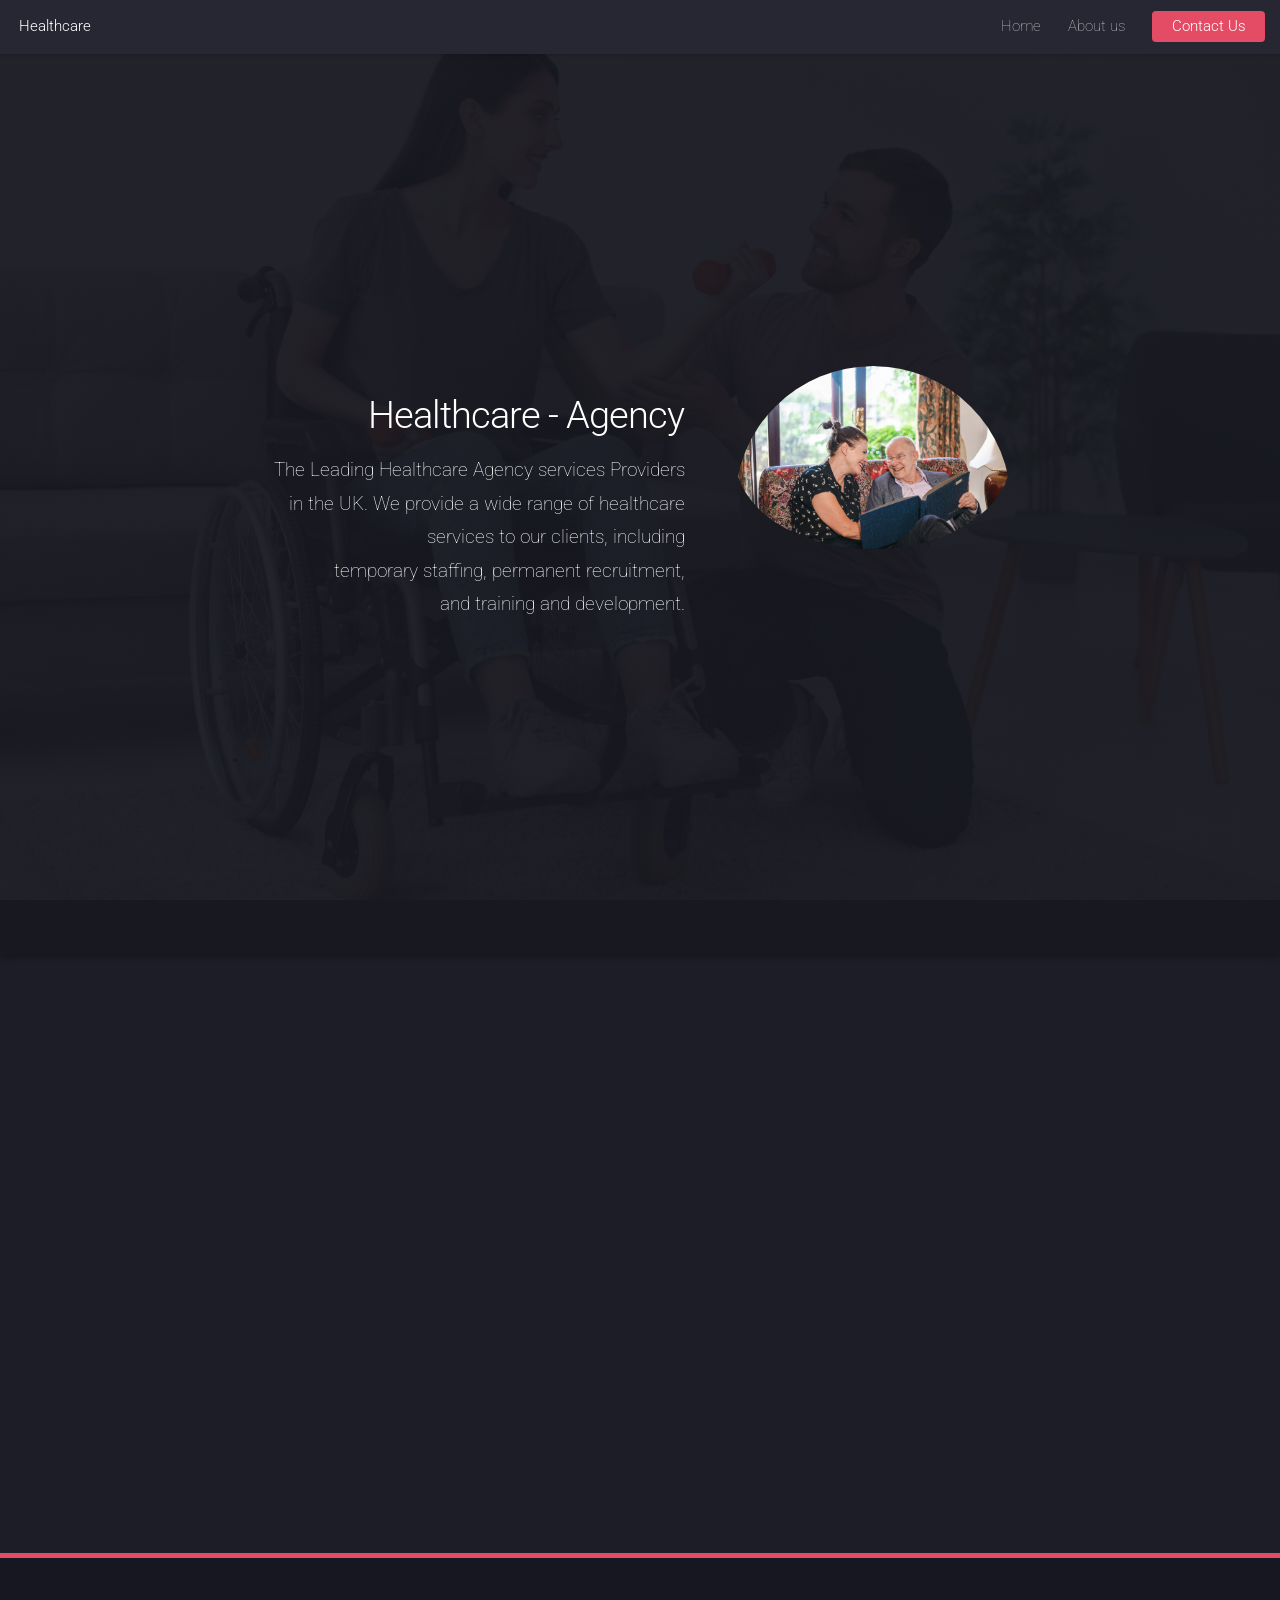
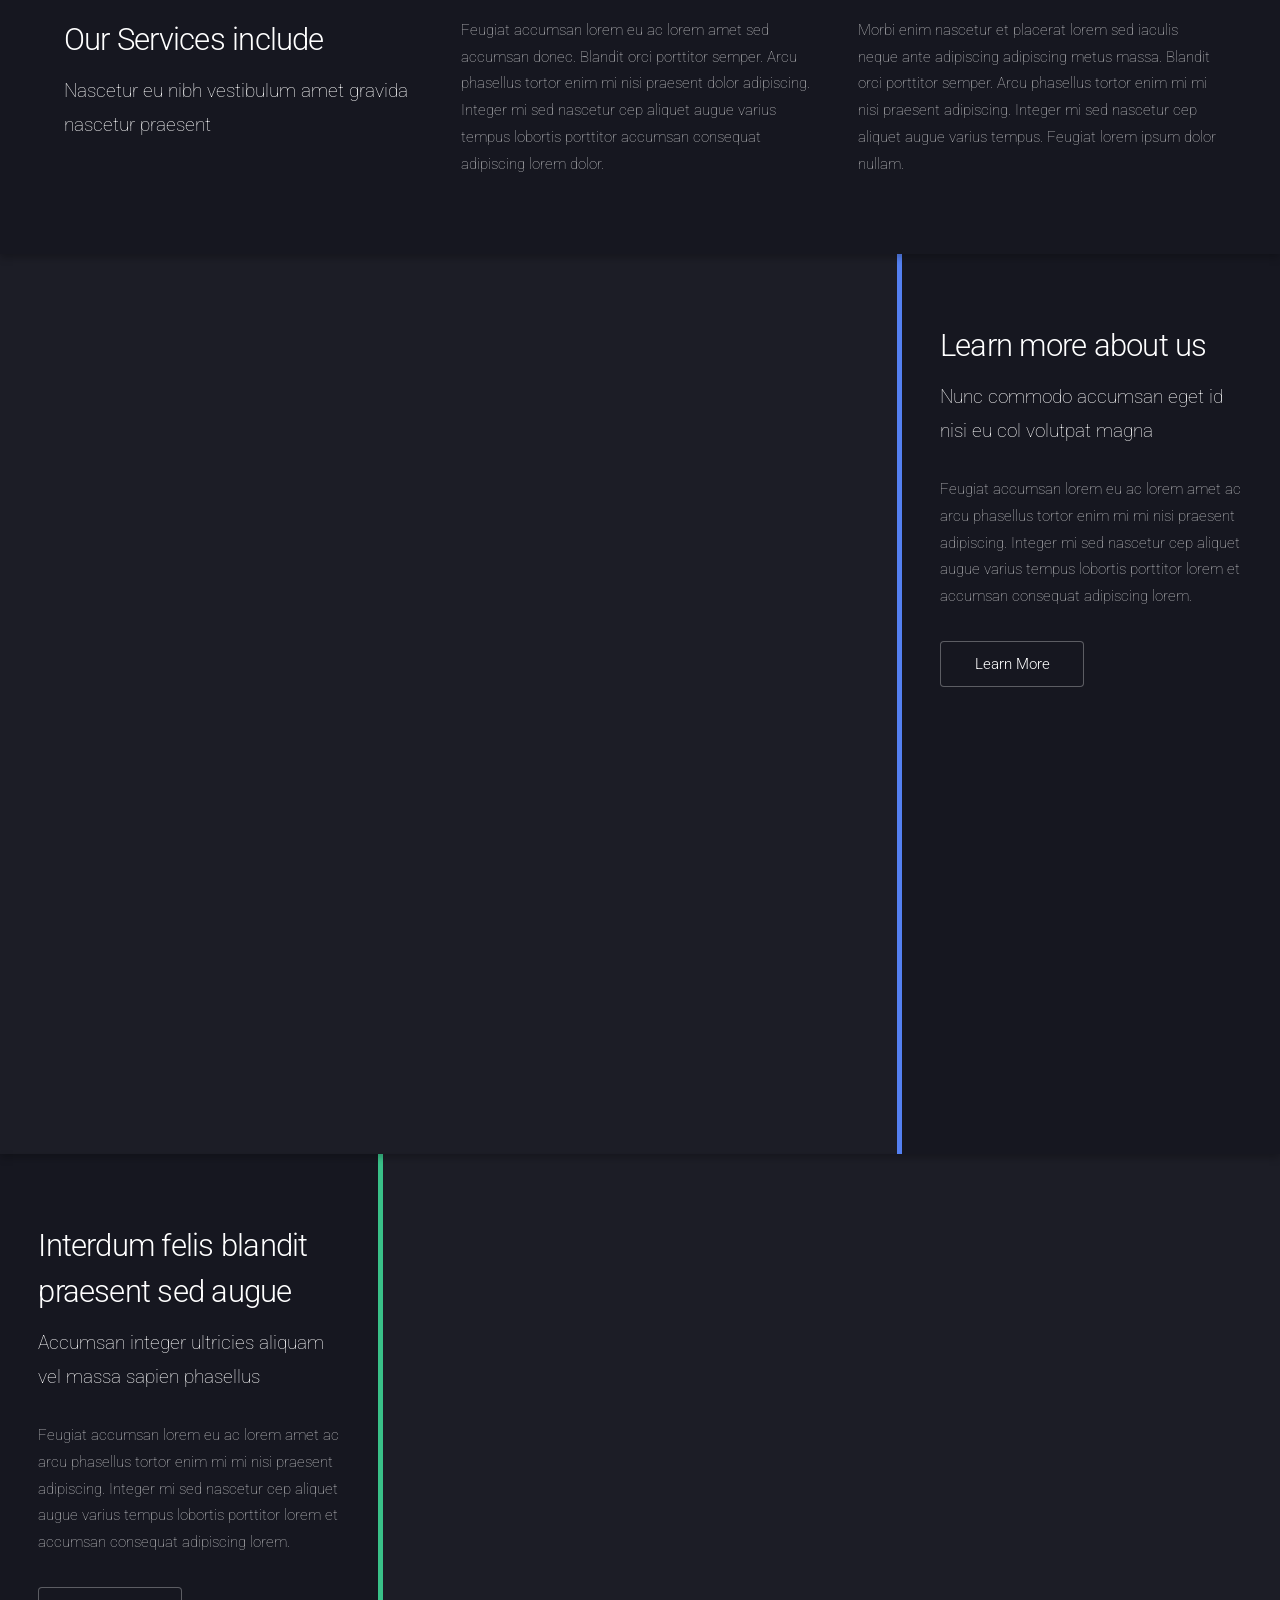
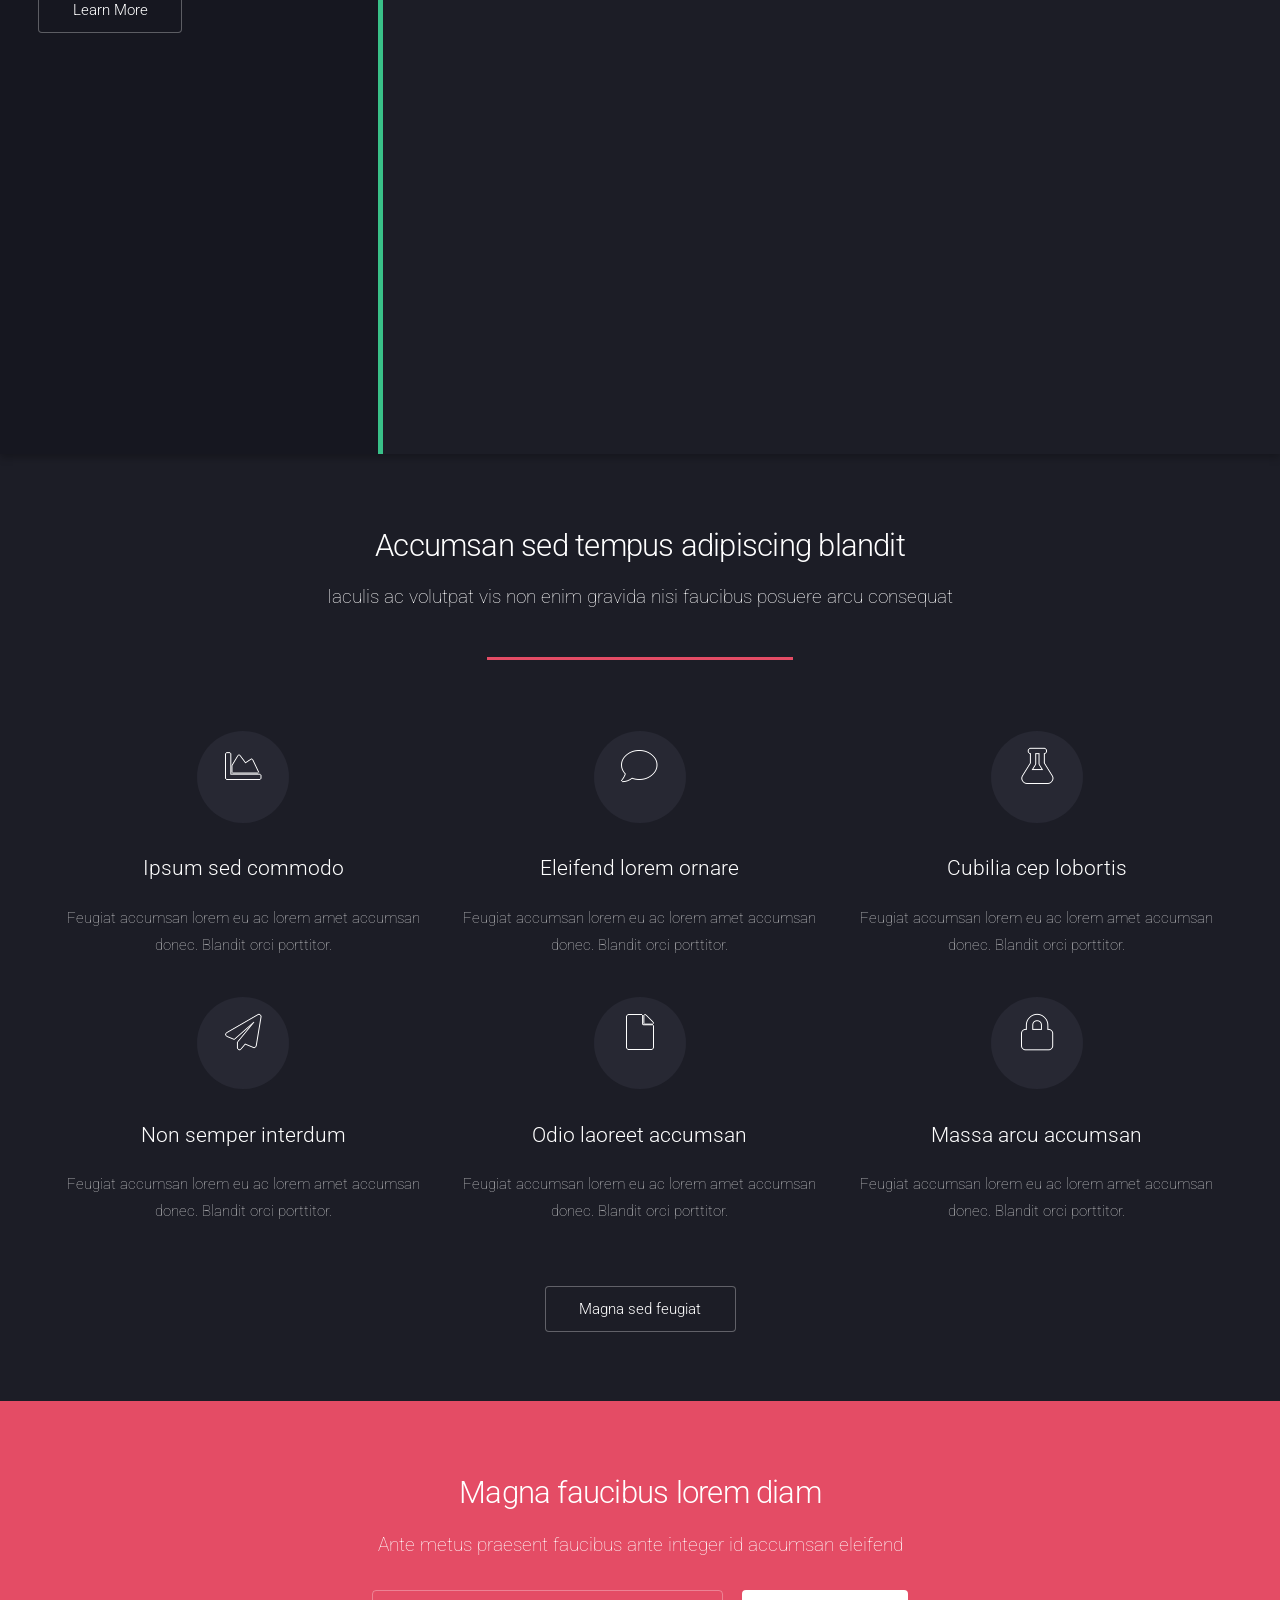
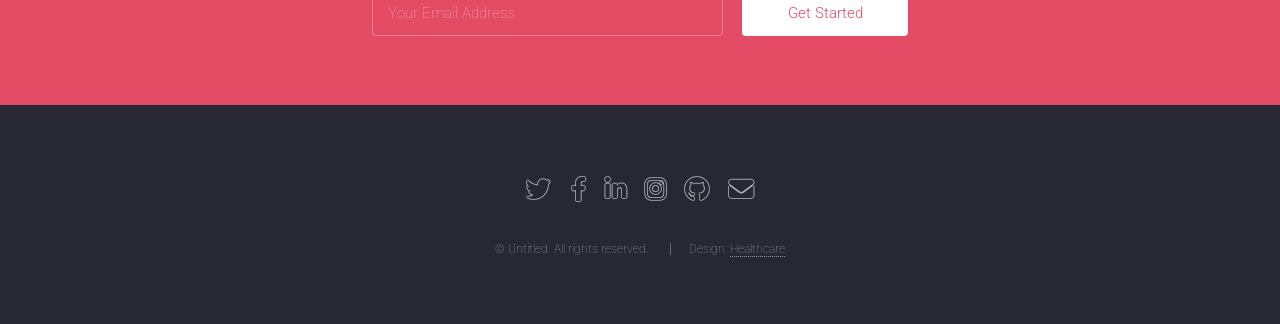
==== commit a4dea2b4: "landed files" ====
--- a/index.html
+++ b/index.html
@@ -1,8 +1,7 @@
 <!DOCTYPE html>
-
 <html>
   <head>
-    <title>Healthcare by Healthcare</title>
+    <title>Landed by Healthcare</title>
     <meta charset="utf-8" />
     <meta
       name="viewport"
@@ -13,23 +12,17 @@
       ><link rel="stylesheet" href="assets/css/noscript.css"
     /></noscript>
   </head>
-  <body class="landing is-preload">
-    <!-- Page Wrapper -->
+  <body class="is-preload ">
     <div id="page-wrapper">
       <!-- Header -->
-      <header id="header" class="alt">
-        <h1><a href="index.html">Healthcare</a></h1>
+      <header id="header">
+        <h1 id="logo"><a href="index.html">Healthcare</a></h1>
         <nav id="nav">
           <ul>
-            <li class="special">
-              <a href="#menu" class="menuToggle"><span>Menu</span></a>
-              <div id="menu">
-                <ul>
-                  <li><a href="index.html">Home</a></li>
-                  <li><a href="about.html">About us</a></li>
-                  <li><a href="contact.html">Contact us</a></li>
-                </ul>
-              </div>
+            <li><a href="index.html">Home</a></li>
+            <li><a href="about.html">About us</a></li>
+            <li>
+              <a href="contact.html" class="button primary">Contact Us</a>
             </li>
           </ul>
         </nav>
@@ -37,170 +30,202 @@
 
       <!-- Banner -->
       <section id="banner">
-        <div class="inner">
-          <h2>Healthcare</h2>
+        <div class="content">
+          <header>
+            <h2>Healthcare - Agency</h2>
+			
+            <p>
+              The Leading Healthcare Agency services Providers <br/>
+			  in the UK. We provide a wide range of healthcare <br/>
+			  services to our clients, including<br/>
+			  temporary staffing, permanent recruitment, <br/>and training and development.
+            </p>
+          </header>
+          <span class="image"><img src="images/pic01.jpg" alt="" /></span>
+        </div>
+        <a href="#one" class="goto-next scrolly">Next</a>
+      </section>
+
+      <!-- One -->
+      <section id="one" class="spotlight style1 bottom">
+        <span class="image fit main"
+          ><img src="images/pic02.jpg" alt=""
+        /></span>
+        <div class="content">
+          <div class="container">
+            <div class="row">
+              <div class="col-4 col-12-medium">
+                <header>
+                  <h2>Our Services include</h2>
+                  <p>
+                    Nascetur eu nibh vestibulum amet gravida nascetur praesent
+                  </p>
+                </header>
+              </div>
+              <div class="col-4 col-12-medium">
+                <p>
+                  Feugiat accumsan lorem eu ac lorem amet sed accumsan donec.
+                  Blandit orci porttitor semper. Arcu phasellus tortor enim mi
+                  nisi praesent dolor adipiscing. Integer mi sed nascetur cep
+                  aliquet augue varius tempus lobortis porttitor accumsan
+                  consequat adipiscing lorem dolor.
+                </p>
+              </div>
+              <div class="col-4 col-12-medium">
+                <p>
+                  Morbi enim nascetur et placerat lorem sed iaculis neque ante
+                  adipiscing adipiscing metus massa. Blandit orci porttitor
+                  semper. Arcu phasellus tortor enim mi mi nisi praesent
+                  adipiscing. Integer mi sed nascetur cep aliquet augue varius
+                  tempus. Feugiat lorem ipsum dolor nullam.
+                </p>
+              </div>
+            </div>
+          </div>
+        </div>
+        <a href="#two" class="goto-next scrolly">Next</a>
+      </section>
+
+      <!-- Two -->
+      <section id="two" class="spotlight style2 right">
+        <span class="image fit main"
+          ><img src="images/pic03.jpg" alt=""
+        /></span>
+        <div class="content">
+          <header>
+            <h2>Learn more about us</h2>
+            <p>Nunc commodo accumsan eget id nisi eu col volutpat magna</p>
+          </header>
           <p>
-            Another healthcare responsive<br />
-            site template <br />
+            Feugiat accumsan lorem eu ac lorem amet ac arcu phasellus tortor
+            enim mi mi nisi praesent adipiscing. Integer mi sed nascetur cep
+            aliquet augue varius tempus lobortis porttitor lorem et accumsan
+            consequat adipiscing lorem.
           </p>
-          <ul class="actions special">
-            <li><a href="contact.html" class="button primary">Contact us</a></li>
+          <ul class="actions">
+            <li><a href="#" class="button">Learn More</a></li>
           </ul>
         </div>
-        <a href="#one" class="more scrolly">Learn More</a>
-      </section>
-
-      <!-- One -->
-      <section id="one" class="wrapper style1 special">
-        <div class="inner">
+        <a href="#three" class="goto-next scrolly">Next</a>
+      </section>
+
+      <!-- Three -->
+      <section id="three" class="spotlight style3 left">
+        <span class="image fit main bottom"
+          ><img src="images/pic04.jpg" alt=""
+        /></span>
+        <div class="content">
+          <header>
+            <h2>Interdum felis blandit praesent sed augue</h2>
+            <p>Accumsan integer ultricies aliquam vel massa sapien phasellus</p>
+          </header>
+          <p>
+            Feugiat accumsan lorem eu ac lorem amet ac arcu phasellus tortor
+            enim mi mi nisi praesent adipiscing. Integer mi sed nascetur cep
+            aliquet augue varius tempus lobortis porttitor lorem et accumsan
+            consequat adipiscing lorem.
+          </p>
+          <ul class="actions">
+            <li><a href="#" class="button">Learn More</a></li>
+          </ul>
+        </div>
+        <a href="#four" class="goto-next scrolly">Next</a>
+      </section>
+
+      <!-- Four -->
+      <section id="four" class="wrapper style1 special fade-up">
+        <div class="container">
           <header class="major">
-            <h2>
-              Arcu aliquet vel lobortis ata nisl<br />
-              eget augue amet aliquet nisl cep donec
-            </h2>
+            <h2>Accumsan sed tempus adipiscing blandit</h2>
             <p>
-              Aliquam ut ex ut augue consectetur interdum. Donec amet imperdiet
-              eleifend<br />
-              fringilla tincidunt. Nullam dui leo Aenean mi ligula, rhoncus
-              ullamcorper.
+              Iaculis ac volutpat vis non enim gravida nisi faucibus posuere
+              arcu consequat
             </p>
           </header>
-          <ul class="icons major">
-            <li>
-              <span class="icon fa-gem major style1"
-                ><span class="label">Lorem</span></span
-              >
-            </li>
-            <li>
-              <span class="icon fa-heart major style2"
-                ><span class="label">Ipsum</span></span
-              >
-            </li>
-            <li>
-              <span class="icon solid fa-code major style3"
-                ><span class="label">Dolor</span></span
-              >
-            </li>
-          </ul>
-        </div>
-      </section>
-
-      <!-- Two -->
-      <section id="two" class="wrapper alt style2">
-        <section class="spotlight">
-          <div class="image"><img src="images/pic01.jpg" alt="" /></div>
-          <div class="content">
-            <h2>
-              Magna primis lobortis<br />
-              sed ullamcorper
-            </h2>
+          <div class="box alt">
+            <div class="row gtr-uniform">
+              <section class="col-4 col-6-medium col-12-xsmall">
+                <span class="icon solid alt major fa-chart-area"></span>
+                <h3>Ipsum sed commodo</h3>
+                <p>
+                  Feugiat accumsan lorem eu ac lorem amet accumsan donec.
+                  Blandit orci porttitor.
+                </p>
+              </section>
+              <section class="col-4 col-6-medium col-12-xsmall">
+                <span class="icon solid alt major fa-comment"></span>
+                <h3>Eleifend lorem ornare</h3>
+                <p>
+                  Feugiat accumsan lorem eu ac lorem amet accumsan donec.
+                  Blandit orci porttitor.
+                </p>
+              </section>
+              <section class="col-4 col-6-medium col-12-xsmall">
+                <span class="icon solid alt major fa-flask"></span>
+                <h3>Cubilia cep lobortis</h3>
+                <p>
+                  Feugiat accumsan lorem eu ac lorem amet accumsan donec.
+                  Blandit orci porttitor.
+                </p>
+              </section>
+              <section class="col-4 col-6-medium col-12-xsmall">
+                <span class="icon solid alt major fa-paper-plane"></span>
+                <h3>Non semper interdum</h3>
+                <p>
+                  Feugiat accumsan lorem eu ac lorem amet accumsan donec.
+                  Blandit orci porttitor.
+                </p>
+              </section>
+              <section class="col-4 col-6-medium col-12-xsmall">
+                <span class="icon solid alt major fa-file"></span>
+                <h3>Odio laoreet accumsan</h3>
+                <p>
+                  Feugiat accumsan lorem eu ac lorem amet accumsan donec.
+                  Blandit orci porttitor.
+                </p>
+              </section>
+              <section class="col-4 col-6-medium col-12-xsmall">
+                <span class="icon solid alt major fa-lock"></span>
+                <h3>Massa arcu accumsan</h3>
+                <p>
+                  Feugiat accumsan lorem eu ac lorem amet accumsan donec.
+                  Blandit orci porttitor.
+                </p>
+              </section>
+            </div>
+          </div>
+          <footer class="major">
+            <ul class="actions special">
+              <li><a href="#" class="button">Magna sed feugiat</a></li>
+            </ul>
+          </footer>
+        </div>
+      </section>
+
+      <!-- Five -->
+      <section id="five" class="wrapper style2 special fade">
+        <div class="container">
+          <header>
+            <h2>Magna faucibus lorem diam</h2>
             <p>
-              Aliquam ut ex ut augue consectetur interdum. Donec hendrerit
-              imperdiet. Mauris eleifend fringilla nullam aenean mi ligula.
+              Ante metus praesent faucibus ante integer id accumsan eleifend
             </p>
-          </div>
-        </section>
-        <section class="spotlight">
-          <div class="image"><img src="images/pic02.jpg" alt="" /></div>
-          <div class="content">
-            <h2>
-              Tortor dolore feugiat<br />
-              elementum magna
-            </h2>
-            <p>
-              Aliquam ut ex ut augue consectetur interdum. Donec hendrerit
-              imperdiet. Mauris eleifend fringilla nullam aenean mi ligula.
-            </p>
-          </div>
-        </section>
-        <section class="spotlight">
-          <div class="image"><img src="images/pic03.jpg" alt="" /></div>
-          <div class="content">
-            <h2>
-              Augue eleifend aliquet<br />
-              sed condimentum
-            </h2>
-            <p>
-              Aliquam ut ex ut augue consectetur interdum. Donec hendrerit
-              imperdiet. Mauris eleifend fringilla nullam aenean mi ligula.
-            </p>
-          </div>
-        </section>
-      </section>
-
-      <!-- Three -->
-      <section id="three" class="wrapper style3 special">
-        <div class="inner">
-          <header class="major">
-            <h2>Accumsan mus tortor nunc aliquet</h2>
-            <p>
-              Aliquam ut ex ut augue consectetur interdum. Donec amet imperdiet
-              eleifend<br />
-              fringilla tincidunt. Nullam dui leo Aenean mi ligula, rhoncus
-              ullamcorper.
-            </p>
-          </header>
-          <ul class="features">
-            <li class="icon fa-paper-plane">
-              <h3>Arcu accumsan</h3>
-              <p>
-                Augue consectetur sed interdum imperdiet et ipsum. Mauris lorem
-                tincidunt nullam amet leo Aenean ligula consequat consequat.
-              </p>
-            </li>
-            <li class="icon solid fa-laptop">
-              <h3>Ac Augue Eget</h3>
-              <p>
-                Augue consectetur sed interdum imperdiet et ipsum. Mauris lorem
-                tincidunt nullam amet leo Aenean ligula consequat consequat.
-              </p>
-            </li>
-            <li class="icon solid fa-code">
-              <h3>Mus Scelerisque</h3>
-              <p>
-                Augue consectetur sed interdum imperdiet et ipsum. Mauris lorem
-                tincidunt nullam amet leo Aenean ligula consequat consequat.
-              </p>
-            </li>
-            <li class="icon solid fa-headphones-alt">
-              <h3>Mauris Imperdiet</h3>
-              <p>
-                Augue consectetur sed interdum imperdiet et ipsum. Mauris lorem
-                tincidunt nullam amet leo Aenean ligula consequat consequat.
-              </p>
-            </li>
-            <li class="icon fa-heart">
-              <h3>Aenean Primis</h3>
-              <p>
-                Augue consectetur sed interdum imperdiet et ipsum. Mauris lorem
-                tincidunt nullam amet leo Aenean ligula consequat consequat.
-              </p>
-            </li>
-            <li class="icon fa-flag">
-              <h3>Tortor Ut</h3>
-              <p>
-                Augue consectetur sed interdum imperdiet et ipsum. Mauris lorem
-                tincidunt nullam amet leo Aenean ligula consequat consequat.
-              </p>
-            </li>
-          </ul>
-        </div>
-      </section>
-
-      <!-- CTA -->
-      <section id="cta" class="wrapper style4">
-        <div class="inner">
-          <header>
-            <h2>Arcue ut vel commodo</h2>
-            <p>
-              Aliquam ut ex ut augue consectetur interdum endrerit imperdiet
-              amet eleifend fringilla.
-            </p>
-          </header>
-          <ul class="actions stacked">
-            <li><a href="contact.html" class="button fit primary">Contact us§</a></li>
-            <li><a href="about.html" class="button fit">Learn More</a></li>
-          </ul>
+          </header>
+          <form method="post" action="#" class="cta">
+            <div class="row gtr-uniform gtr-50">
+              <div class="col-8 col-12-xsmall">
+                <input
+                  type="email"
+                  name="email"
+                  id="email"
+                  placeholder="Your Email Address"
+                />
+              </div>
+              <div class="col-4 col-12-xsmall">
+                <input type="submit" value="Get Started" class="fit primary" />
+              </div>
+            </div>
+          </form>
         </div>
       </section>
 
@@ -208,42 +233,48 @@
       <footer id="footer">
         <ul class="icons">
           <li>
-            <a href="#" class="icon brands fa-twitter"
+            <a href="#" class="icon brands alt fa-twitter"
               ><span class="label">Twitter</span></a
             >
           </li>
           <li>
-            <a href="#" class="icon brands fa-facebook-f"
+            <a href="#" class="icon brands alt fa-facebook-f"
               ><span class="label">Facebook</span></a
             >
           </li>
           <li>
-            <a href="#" class="icon brands fa-instagram"
+            <a href="#" class="icon brands alt fa-linkedin-in"
+              ><span class="label">LinkedIn</span></a
+            >
+          </li>
+          <li>
+            <a href="#" class="icon brands alt fa-instagram"
               ><span class="label">Instagram</span></a
             >
           </li>
           <li>
-            <a href="#" class="icon brands fa-dribbble"
-              ><span class="label">Dribbble</span></a
-            >
-          </li>
-          <li>
-            <a href="#" class="icon solid fa-envelope"
+            <a href="#" class="icon brands alt fa-github"
+              ><span class="label">GitHub</span></a
+            >
+          </li>
+          <li>
+            <a href="#" class="icon solid alt fa-envelope"
               ><span class="label">Email</span></a
             >
           </li>
         </ul>
         <ul class="copyright">
-          <li>&copy; healthcare. All rights reserved.</li>
-          <li>Design: <a href="#">healthcare</a></li>
+          <li>&copy; Untitled. All rights reserved.</li>
+          <li>Design: <a href="#">Healthcare</a></li>
         </ul>
       </footer>
     </div>
 
     <!-- Scripts -->
     <script src="assets/js/jquery.min.js"></script>
+    <script src="assets/js/jquery.scrolly.min.js"></script>
+    <script src="assets/js/jquery.dropotron.min.js"></script>
     <script src="assets/js/jquery.scrollex.min.js"></script>
-    <script src="assets/js/jquery.scrolly.min.js"></script>
     <script src="assets/js/browser.min.js"></script>
     <script src="assets/js/breakpoints.min.js"></script>
     <script src="assets/js/util.js"></script>
--- a/assets/css/main.css
+++ b/assets/css/main.css
@@ -1,8 +1,8 @@
-@import url(fontawesome-all.min.css);
-@import url('https://fonts.googleapis.com/css?family=Open+Sans:400,400italic,600,600italic,800,800italic');
+@import url('fontawesome-all.min.css');
+@import url('https://fonts.googleapis.com/css?family=Roboto:100,300,100italic,300italic');
 
 /*
-	Healthcare by Healthcare
+	Landed by Healthcare
 	html5up.net | @ajlkn
 	Free for personal and commercial use under the CCA 3.0 license (html5up.net/license)
 */
@@ -162,10 +162,6 @@
 
 /* Basic */
 
-@-ms-viewport {
-  width: device-width;
-}
-
 html {
   box-sizing: border-box;
 }
@@ -176,8 +172,9 @@
   box-sizing: inherit;
 }
 
+html,
 body {
-  background: #2e3842;
+  background: #1c1d26;
 }
 
 body.is-preload *,
@@ -197,68 +194,40 @@
 input,
 select,
 textarea {
-  color: #fff;
-  font-family: 'Open Sans', Helvetica, sans-serif;
+  color: rgba(255, 255, 255, 0.75);
+  font-family: 'Roboto', Helvetica, sans-serif;
   font-size: 15pt;
-  font-weight: 400;
-  letter-spacing: 0.075em;
-  line-height: 1.65em;
-}
-
-@media screen and (max-width: 1680px) {
-  body,
-  input,
-  select,
-  textarea {
-    font-size: 13pt;
-  }
-}
-
-@media screen and (max-width: 1280px) {
-  body,
-  input,
-  select,
-  textarea {
-    font-size: 12pt;
-  }
-}
-
-@media screen and (max-width: 736px) {
-  body,
-  input,
-  select,
-  textarea {
-    font-size: 11pt;
-    letter-spacing: 0.0375em;
-  }
+  font-weight: 100;
+  line-height: 1.75em;
 }
 
 a {
   -moz-transition:
-    color 0.2s ease,
-    border-bottom-color 0.2s ease;
+    border-color 0.2s ease-in-out,
+    color 0.2s ease-in-out;
   -webkit-transition:
-    color 0.2s ease,
-    border-bottom-color 0.2s ease;
+    border-color 0.2s ease-in-out,
+    color 0.2s ease-in-out;
   -ms-transition:
-    color 0.2s ease,
-    border-bottom-color 0.2s ease;
+    border-color 0.2s ease-in-out,
+    color 0.2s ease-in-out;
   transition:
-    color 0.2s ease,
-    border-bottom-color 0.2s ease;
+    border-color 0.2s ease-in-out,
+    color 0.2s ease-in-out;
   border-bottom: dotted 1px;
-  color: inherit;
+  color: #e44c65;
   text-decoration: none;
 }
 
 a:hover {
+  color: #e44c65 !important;
   border-bottom-color: transparent;
 }
 
 strong,
 b {
-  color: #fff;
-  font-weight: 600;
+  color: #ffffff;
+  font-weight: 300;
 }
 
 em,
@@ -276,12 +245,10 @@
 h4,
 h5,
 h6 {
-  color: #fff;
-  font-weight: 800;
-  letter-spacing: 0.225em;
+  color: #ffffff;
+  font-weight: 300;
   line-height: 1em;
   margin: 0 0 1em 0;
-  text-transform: uppercase;
 }
 
 h1 a,
@@ -291,40 +258,27 @@
 h5 a,
 h6 a {
   color: inherit;
-  text-decoration: none;
+  border: 0;
 }
 
 h2 {
+  font-size: 2em;
+  line-height: 1.5em;
+  letter-spacing: -0.025em;
+}
+
+h3 {
   font-size: 1.35em;
-  line-height: 1.75em;
-}
-
-@media screen and (max-width: 736px) {
-  h2 {
-    font-size: 1.1em;
-    line-height: 1.65em;
-  }
-}
-
-h3 {
-  font-size: 1.15em;
-  line-height: 1.75em;
-}
-
-@media screen and (max-width: 736px) {
-  h3 {
-    font-size: 1em;
-    line-height: 1.65em;
-  }
+  line-height: 1.5em;
 }
 
 h4 {
-  font-size: 1em;
+  font-size: 1.1em;
   line-height: 1.5em;
 }
 
 h5 {
-  font-size: 0.8em;
+  font-size: 0.9em;
   line-height: 1.5em;
 }
 
@@ -347,27 +301,26 @@
 
 hr {
   border: 0;
-  border-bottom: solid 2px #fff;
+  border-bottom: solid 1px rgba(255, 255, 255, 0.3);
   margin: 3em 0;
 }
 
 hr.major {
-  margin: 4.5em 0;
+  margin: 4em 0;
 }
 
 blockquote {
-  border-left: solid 4px #fff;
+  border-left: solid 4px rgba(255, 255, 255, 0.3);
   font-style: italic;
   margin: 0 0 2em 0;
   padding: 0.5em 0 0.5em 2em;
 }
 
 code {
-  background: rgba(144, 144, 144, 0.25);
-  border-radius: 3px;
+  background: rgba(255, 255, 255, 0.075);
+  border-radius: 4px;
   font-family: 'Courier New', monospace;
   font-size: 0.9em;
-  letter-spacing: 0;
   margin: 0 0.25em;
   padding: 0.25em 0.65em;
 }
@@ -398,6 +351,460 @@
   text-align: right;
 }
 
+/* Loader */
+
+@-moz-keyframes spinner-show {
+  0% {
+    opacity: 0;
+  }
+
+  100% {
+    opacity: 1;
+  }
+}
+
+@-webkit-keyframes spinner-show {
+  0% {
+    opacity: 0;
+  }
+
+  100% {
+    opacity: 1;
+  }
+}
+
+@-ms-keyframes spinner-show {
+  0% {
+    opacity: 0;
+  }
+
+  100% {
+    opacity: 1;
+  }
+}
+
+@keyframes spinner-show {
+  0% {
+    opacity: 0;
+  }
+
+  100% {
+    opacity: 1;
+  }
+}
+
+@-moz-keyframes spinner-hide {
+  0% {
+    color: rgba(255, 255, 255, 0.15);
+    z-index: 100001;
+    -moz-transform: scale(1) rotate(0deg);
+    -webkit-transform: scale(1) rotate(0deg);
+    -ms-transform: scale(1) rotate(0deg);
+    transform: scale(1) rotate(0deg);
+  }
+
+  99% {
+    color: #1c1d26;
+    z-index: 100001;
+    -moz-transform: scale(0.5) rotate(360deg);
+    -webkit-transform: scale(0.5) rotate(360deg);
+    -ms-transform: scale(0.5) rotate(360deg);
+    transform: scale(0.5) rotate(360deg);
+  }
+
+  100% {
+    color: #1c1d26;
+    z-index: -1;
+    -moz-transform: scale(0.5) rotate(360deg);
+    -webkit-transform: scale(0.5) rotate(360deg);
+    -ms-transform: scale(0.5) rotate(360deg);
+    transform: scale(0.5) rotate(360deg);
+  }
+}
+
+@-webkit-keyframes spinner-hide {
+  0% {
+    color: rgba(255, 255, 255, 0.15);
+    z-index: 100001;
+    -moz-transform: scale(1) rotate(0deg);
+    -webkit-transform: scale(1) rotate(0deg);
+    -ms-transform: scale(1) rotate(0deg);
+    transform: scale(1) rotate(0deg);
+  }
+
+  99% {
+    color: #1c1d26;
+    z-index: 100001;
+    -moz-transform: scale(0.5) rotate(360deg);
+    -webkit-transform: scale(0.5) rotate(360deg);
+    -ms-transform: scale(0.5) rotate(360deg);
+    transform: scale(0.5) rotate(360deg);
+  }
+
+  100% {
+    color: #1c1d26;
+    z-index: -1;
+    -moz-transform: scale(0.5) rotate(360deg);
+    -webkit-transform: scale(0.5) rotate(360deg);
+    -ms-transform: scale(0.5) rotate(360deg);
+    transform: scale(0.5) rotate(360deg);
+  }
+}
+
+@-ms-keyframes spinner-hide {
+  0% {
+    color: rgba(255, 255, 255, 0.15);
+    z-index: 100001;
+    -moz-transform: scale(1) rotate(0deg);
+    -webkit-transform: scale(1) rotate(0deg);
+    -ms-transform: scale(1) rotate(0deg);
+    transform: scale(1) rotate(0deg);
+  }
+
+  99% {
+    color: #1c1d26;
+    z-index: 100001;
+    -moz-transform: scale(0.5) rotate(360deg);
+    -webkit-transform: scale(0.5) rotate(360deg);
+    -ms-transform: scale(0.5) rotate(360deg);
+    transform: scale(0.5) rotate(360deg);
+  }
+
+  100% {
+    color: #1c1d26;
+    z-index: -1;
+    -moz-transform: scale(0.5) rotate(360deg);
+    -webkit-transform: scale(0.5) rotate(360deg);
+    -ms-transform: scale(0.5) rotate(360deg);
+    transform: scale(0.5) rotate(360deg);
+  }
+}
+
+@keyframes spinner-hide {
+  0% {
+    color: rgba(255, 255, 255, 0.15);
+    z-index: 100001;
+    -moz-transform: scale(1) rotate(0deg);
+    -webkit-transform: scale(1) rotate(0deg);
+    -ms-transform: scale(1) rotate(0deg);
+    transform: scale(1) rotate(0deg);
+  }
+
+  99% {
+    color: #1c1d26;
+    z-index: 100001;
+    -moz-transform: scale(0.5) rotate(360deg);
+    -webkit-transform: scale(0.5) rotate(360deg);
+    -ms-transform: scale(0.5) rotate(360deg);
+    transform: scale(0.5) rotate(360deg);
+  }
+
+  100% {
+    color: #1c1d26;
+    z-index: -1;
+    -moz-transform: scale(0.5) rotate(360deg);
+    -webkit-transform: scale(0.5) rotate(360deg);
+    -ms-transform: scale(0.5) rotate(360deg);
+    transform: scale(0.5) rotate(360deg);
+  }
+}
+
+@-moz-keyframes spinner-rotate {
+  0% {
+    -moz-transform: scale(1) rotate(0deg);
+    -webkit-transform: scale(1) rotate(0deg);
+    -ms-transform: scale(1) rotate(0deg);
+    transform: scale(1) rotate(0deg);
+  }
+
+  100% {
+    -moz-transform: scale(1) rotate(360deg);
+    -webkit-transform: scale(1) rotate(360deg);
+    -ms-transform: scale(1) rotate(360deg);
+    transform: scale(1) rotate(360deg);
+  }
+}
+
+@-webkit-keyframes spinner-rotate {
+  0% {
+    -moz-transform: scale(1) rotate(0deg);
+    -webkit-transform: scale(1) rotate(0deg);
+    -ms-transform: scale(1) rotate(0deg);
+    transform: scale(1) rotate(0deg);
+  }
+
+  100% {
+    -moz-transform: scale(1) rotate(360deg);
+    -webkit-transform: scale(1) rotate(360deg);
+    -ms-transform: scale(1) rotate(360deg);
+    transform: scale(1) rotate(360deg);
+  }
+}
+
+@-ms-keyframes spinner-rotate {
+  0% {
+    -moz-transform: scale(1) rotate(0deg);
+    -webkit-transform: scale(1) rotate(0deg);
+    -ms-transform: scale(1) rotate(0deg);
+    transform: scale(1) rotate(0deg);
+  }
+
+  100% {
+    -moz-transform: scale(1) rotate(360deg);
+    -webkit-transform: scale(1) rotate(360deg);
+    -ms-transform: scale(1) rotate(360deg);
+    transform: scale(1) rotate(360deg);
+  }
+}
+
+@keyframes spinner-rotate {
+  0% {
+    -moz-transform: scale(1) rotate(0deg);
+    -webkit-transform: scale(1) rotate(0deg);
+    -ms-transform: scale(1) rotate(0deg);
+    transform: scale(1) rotate(0deg);
+  }
+
+  100% {
+    -moz-transform: scale(1) rotate(360deg);
+    -webkit-transform: scale(1) rotate(360deg);
+    -ms-transform: scale(1) rotate(360deg);
+    transform: scale(1) rotate(360deg);
+  }
+}
+
+@-moz-keyframes overlay-hide {
+  0% {
+    opacity: 1;
+    z-index: 100000;
+  }
+
+  15% {
+    opacity: 1;
+    z-index: 100000;
+  }
+
+  99% {
+    opacity: 0;
+    z-index: 100000;
+  }
+
+  100% {
+    opacity: 0;
+    z-index: -1;
+  }
+}
+
+@-webkit-keyframes overlay-hide {
+  0% {
+    opacity: 1;
+    z-index: 100000;
+  }
+
+  15% {
+    opacity: 1;
+    z-index: 100000;
+  }
+
+  99% {
+    opacity: 0;
+    z-index: 100000;
+  }
+
+  100% {
+    opacity: 0;
+    z-index: -1;
+  }
+}
+
+@-ms-keyframes overlay-hide {
+  0% {
+    opacity: 1;
+    z-index: 100000;
+  }
+
+  15% {
+    opacity: 1;
+    z-index: 100000;
+  }
+
+  99% {
+    opacity: 0;
+    z-index: 100000;
+  }
+
+  100% {
+    opacity: 0;
+    z-index: -1;
+  }
+}
+
+@keyframes overlay-hide {
+  0% {
+    opacity: 1;
+    z-index: 100000;
+  }
+
+  15% {
+    opacity: 1;
+    z-index: 100000;
+  }
+
+  99% {
+    opacity: 0;
+    z-index: 100000;
+  }
+
+  100% {
+    opacity: 0;
+    z-index: -1;
+  }
+}
+
+body.landing {
+  text-decoration: none;
+}
+
+body.landing:before {
+  -moz-osx-font-smoothing: grayscale;
+  -webkit-font-smoothing: antialiased;
+  display: inline-block;
+  font-style: normal;
+  font-variant: normal;
+  text-rendering: auto;
+  line-height: 1;
+  text-transform: none !important;
+  font-family: 'Font Awesome 5 Free';
+  font-weight: 900;
+}
+
+body.landing:before {
+  -moz-animation:
+    spinner-show 1.5s 1 0.25s ease forwards,
+    spinner-hide 0.25s ease-in-out forwards !important;
+  -webkit-animation:
+    spinner-show 1.5s 1 0.25s ease forwards,
+    spinner-hide 0.25s ease-in-out forwards !important;
+  -ms-animation:
+    spinner-show 1.5s 1 0.25s ease forwards,
+    spinner-hide 0.25s ease-in-out forwards !important;
+  animation:
+    spinner-show 1.5s 1 0.25s ease forwards,
+    spinner-hide 0.25s ease-in-out forwards !important;
+  -moz-transform-origin: 50% 50%;
+  -webkit-transform-origin: 50% 50%;
+  -ms-transform-origin: 50% 50%;
+  transform-origin: 50% 50%;
+  color: rgba(255, 255, 255, 0.15);
+  content: '\f1ce';
+  cursor: default;
+  display: block;
+  font-size: 2em;
+  height: 2em;
+  left: 50%;
+  line-height: 2em;
+  margin: -1em 0 0 -1em;
+  opacity: 0;
+  position: fixed;
+  text-align: center;
+  top: 50%;
+  width: 2em;
+  z-index: -1;
+}
+
+body.landing:after {
+  -moz-animation: overlay-hide 1.5s ease-in forwards !important;
+  -webkit-animation: overlay-hide 1.5s ease-in forwards !important;
+  -ms-animation: overlay-hide 1.5s ease-in forwards !important;
+  animation: overlay-hide 1.5s ease-in forwards !important;
+  background: #1c1d26;
+  content: '';
+  display: block;
+  height: 100%;
+  left: 0;
+  opacity: 0;
+  position: fixed;
+  top: 0;
+  width: 100%;
+  z-index: -1;
+}
+
+body.landing.is-preload:before {
+  -moz-animation:
+    spinner-show 1.5s 1 0.25s ease forwards,
+    spinner-rotate 0.75s infinite linear !important;
+  -webkit-animation:
+    spinner-show 1.5s 1 0.25s ease forwards,
+    spinner-rotate 0.75s infinite linear !important;
+  -ms-animation:
+    spinner-show 1.5s 1 0.25s ease forwards,
+    spinner-rotate 0.75s infinite linear !important;
+  animation:
+    spinner-show 1.5s 1 0.25s ease forwards,
+    spinner-rotate 0.75s infinite linear !important;
+  z-index: 100001;
+}
+
+body.landing.is-preload:after {
+  -moz-animation: none !important;
+  -webkit-animation: none !important;
+  -ms-animation: none !important;
+  animation: none !important;
+  opacity: 1;
+  z-index: 100000;
+}
+
+@media (-webkit-min-device-pixel-ratio: 2) {
+  body.landing:before {
+    line-height: 2.025em;
+  }
+}
+
+/* Container */
+
+.container {
+  margin: 0 auto;
+  max-width: calc(100% - 4em);
+  width: 70em;
+}
+
+.container.xsmall {
+  width: 17.5em;
+}
+
+.container.small {
+  width: 35em;
+}
+
+.container.medium {
+  width: 52.5em;
+}
+
+.container.large {
+  width: 87.5em;
+}
+
+.container.xlarge {
+  width: 105em;
+}
+
+.container.max {
+  width: 100%;
+}
+
+@media screen and (max-width: 1280px) {
+  .container {
+    width: 90%;
+    max-width: 100%;
+  }
+}
+
+@media screen and (max-width: 980px) {
+  .container {
+    width: 100% !important;
+  }
+}
+
 /* Row */
 
 .row {
@@ -558,87 +965,87 @@
 
 .row.gtr-25 {
   margin-top: 0;
-  margin-left: -0.375em;
+  margin-left: -0.625em;
 }
 
 .row.gtr-25 > * {
-  padding: 0 0 0 0.375em;
+  padding: 0 0 0 0.625em;
 }
 
 .row.gtr-25.gtr-uniform {
-  margin-top: -0.375em;
+  margin-top: -0.625em;
 }
 
 .row.gtr-25.gtr-uniform > * {
-  padding-top: 0.375em;
+  padding-top: 0.625em;
 }
 
 .row.gtr-50 {
   margin-top: 0;
-  margin-left: -0.75em;
+  margin-left: -1.25em;
 }
 
 .row.gtr-50 > * {
-  padding: 0 0 0 0.75em;
+  padding: 0 0 0 1.25em;
 }
 
 .row.gtr-50.gtr-uniform {
-  margin-top: -0.75em;
+  margin-top: -1.25em;
 }
 
 .row.gtr-50.gtr-uniform > * {
-  padding-top: 0.75em;
+  padding-top: 1.25em;
 }
 
 .row {
   margin-top: 0;
-  margin-left: -1.5em;
+  margin-left: -2.5em;
 }
 
 .row > * {
-  padding: 0 0 0 1.5em;
+  padding: 0 0 0 2.5em;
 }
 
 .row.gtr-uniform {
-  margin-top: -1.5em;
+  margin-top: -2.5em;
 }
 
 .row.gtr-uniform > * {
-  padding-top: 1.5em;
+  padding-top: 2.5em;
 }
 
 .row.gtr-150 {
   margin-top: 0;
-  margin-left: -2.25em;
+  margin-left: -3.75em;
 }
 
 .row.gtr-150 > * {
-  padding: 0 0 0 2.25em;
+  padding: 0 0 0 3.75em;
 }
 
 .row.gtr-150.gtr-uniform {
-  margin-top: -2.25em;
+  margin-top: -3.75em;
 }
 
 .row.gtr-150.gtr-uniform > * {
-  padding-top: 2.25em;
+  padding-top: 3.75em;
 }
 
 .row.gtr-200 {
   margin-top: 0;
-  margin-left: -3em;
+  margin-left: -5em;
 }
 
 .row.gtr-200 > * {
-  padding: 0 0 0 3em;
+  padding: 0 0 0 5em;
 }
 
 .row.gtr-200.gtr-uniform {
-  margin-top: -3em;
+  margin-top: -5em;
 }
 
 .row.gtr-200.gtr-uniform > * {
-  padding-top: 3em;
+  padding-top: 5em;
 }
 
 @media screen and (max-width: 1680px) {
@@ -800,87 +1207,87 @@
 
   .row.gtr-25 {
     margin-top: 0;
-    margin-left: -0.375em;
+    margin-left: -0.625em;
   }
 
   .row.gtr-25 > * {
-    padding: 0 0 0 0.375em;
+    padding: 0 0 0 0.625em;
   }
 
   .row.gtr-25.gtr-uniform {
-    margin-top: -0.375em;
+    margin-top: -0.625em;
   }
 
   .row.gtr-25.gtr-uniform > * {
-    padding-top: 0.375em;
+    padding-top: 0.625em;
   }
 
   .row.gtr-50 {
     margin-top: 0;
-    margin-left: -0.75em;
+    margin-left: -1.25em;
   }
 
   .row.gtr-50 > * {
-    padding: 0 0 0 0.75em;
+    padding: 0 0 0 1.25em;
   }
 
   .row.gtr-50.gtr-uniform {
-    margin-top: -0.75em;
+    margin-top: -1.25em;
   }
 
   .row.gtr-50.gtr-uniform > * {
-    padding-top: 0.75em;
+    padding-top: 1.25em;
   }
 
   .row {
     margin-top: 0;
-    margin-left: -1.5em;
+    margin-left: -2.5em;
   }
 
   .row > * {
-    padding: 0 0 0 1.5em;
+    padding: 0 0 0 2.5em;
   }
 
   .row.gtr-uniform {
-    margin-top: -1.5em;
+    margin-top: -2.5em;
   }
 
   .row.gtr-uniform > * {
-    padding-top: 1.5em;
+    padding-top: 2.5em;
   }
 
   .row.gtr-150 {
     margin-top: 0;
-    margin-left: -2.25em;
+    margin-left: -3.75em;
   }
 
   .row.gtr-150 > * {
-    padding: 0 0 0 2.25em;
+    padding: 0 0 0 3.75em;
   }
 
   .row.gtr-150.gtr-uniform {
-    margin-top: -2.25em;
+    margin-top: -3.75em;
   }
 
   .row.gtr-150.gtr-uniform > * {
-    padding-top: 2.25em;
+    padding-top: 3.75em;
   }
 
   .row.gtr-200 {
     margin-top: 0;
-    margin-left: -3em;
+    margin-left: -5em;
   }
 
   .row.gtr-200 > * {
-    padding: 0 0 0 3em;
+    padding: 0 0 0 5em;
   }
 
   .row.gtr-200.gtr-uniform {
-    margin-top: -3em;
+    margin-top: -5em;
   }
 
   .row.gtr-200.gtr-uniform > * {
-    padding-top: 3em;
+    padding-top: 5em;
   }
 }
 
@@ -1043,87 +1450,87 @@
 
   .row.gtr-25 {
     margin-top: 0;
-    margin-left: -0.375em;
+    margin-left: -0.625em;
   }
 
   .row.gtr-25 > * {
-    padding: 0 0 0 0.375em;
+    padding: 0 0 0 0.625em;
   }
 
   .row.gtr-25.gtr-uniform {
-    margin-top: -0.375em;
+    margin-top: -0.625em;
   }
 
   .row.gtr-25.gtr-uniform > * {
-    padding-top: 0.375em;
+    padding-top: 0.625em;
   }
 
   .row.gtr-50 {
     margin-top: 0;
-    margin-left: -0.75em;
+    margin-left: -1.25em;
   }
 
   .row.gtr-50 > * {
-    padding: 0 0 0 0.75em;
+    padding: 0 0 0 1.25em;
   }
 
   .row.gtr-50.gtr-uniform {
-    margin-top: -0.75em;
+    margin-top: -1.25em;
   }
 
   .row.gtr-50.gtr-uniform > * {
-    padding-top: 0.75em;
+    padding-top: 1.25em;
   }
 
   .row {
     margin-top: 0;
-    margin-left: -1.5em;
+    margin-left: -2.5em;
   }
 
   .row > * {
-    padding: 0 0 0 1.5em;
+    padding: 0 0 0 2.5em;
   }
 
   .row.gtr-uniform {
-    margin-top: -1.5em;
+    margin-top: -2.5em;
   }
 
   .row.gtr-uniform > * {
-    padding-top: 1.5em;
+    padding-top: 2.5em;
   }
 
   .row.gtr-150 {
     margin-top: 0;
-    margin-left: -2.25em;
+    margin-left: -3.75em;
   }
 
   .row.gtr-150 > * {
-    padding: 0 0 0 2.25em;
+    padding: 0 0 0 3.75em;
   }
 
   .row.gtr-150.gtr-uniform {
-    margin-top: -2.25em;
+    margin-top: -3.75em;
   }
 
   .row.gtr-150.gtr-uniform > * {
-    padding-top: 2.25em;
+    padding-top: 3.75em;
   }
 
   .row.gtr-200 {
     margin-top: 0;
-    margin-left: -3em;
+    margin-left: -5em;
   }
 
   .row.gtr-200 > * {
-    padding: 0 0 0 3em;
+    padding: 0 0 0 5em;
   }
 
   .row.gtr-200.gtr-uniform {
-    margin-top: -3em;
+    margin-top: -5em;
   }
 
   .row.gtr-200.gtr-uniform > * {
-    padding-top: 3em;
+    padding-top: 5em;
   }
 }
 
@@ -1286,87 +1693,87 @@
 
   .row.gtr-25 {
     margin-top: 0;
-    margin-left: -0.375em;
+    margin-left: -0.625em;
   }
 
   .row.gtr-25 > * {
-    padding: 0 0 0 0.375em;
+    padding: 0 0 0 0.625em;
   }
 
   .row.gtr-25.gtr-uniform {
-    margin-top: -0.375em;
+    margin-top: -0.625em;
   }
 
   .row.gtr-25.gtr-uniform > * {
-    padding-top: 0.375em;
+    padding-top: 0.625em;
   }
 
   .row.gtr-50 {
     margin-top: 0;
-    margin-left: -0.75em;
+    margin-left: -1.25em;
   }
 
   .row.gtr-50 > * {
-    padding: 0 0 0 0.75em;
+    padding: 0 0 0 1.25em;
   }
 
   .row.gtr-50.gtr-uniform {
-    margin-top: -0.75em;
+    margin-top: -1.25em;
   }
 
   .row.gtr-50.gtr-uniform > * {
-    padding-top: 0.75em;
+    padding-top: 1.25em;
   }
 
   .row {
     margin-top: 0;
-    margin-left: -1.5em;
+    margin-left: -2.5em;
   }
 
   .row > * {
-    padding: 0 0 0 1.5em;
+    padding: 0 0 0 2.5em;
   }
 
   .row.gtr-uniform {
-    margin-top: -1.5em;
+    margin-top: -2.5em;
   }
 
   .row.gtr-uniform > * {
-    padding-top: 1.5em;
+    padding-top: 2.5em;
   }
 
   .row.gtr-150 {
     margin-top: 0;
-    margin-left: -2.25em;
+    margin-left: -3.75em;
   }
 
   .row.gtr-150 > * {
-    padding: 0 0 0 2.25em;
+    padding: 0 0 0 3.75em;
   }
 
   .row.gtr-150.gtr-uniform {
-    margin-top: -2.25em;
+    margin-top: -3.75em;
   }
 
   .row.gtr-150.gtr-uniform > * {
-    padding-top: 2.25em;
+    padding-top: 3.75em;
   }
 
   .row.gtr-200 {
     margin-top: 0;
-    margin-left: -3em;
+    margin-left: -5em;
   }
 
   .row.gtr-200 > * {
-    padding: 0 0 0 3em;
+    padding: 0 0 0 5em;
   }
 
   .row.gtr-200.gtr-uniform {
-    margin-top: -3em;
+    margin-top: -5em;
   }
 
   .row.gtr-200.gtr-uniform > * {
-    padding-top: 3em;
+    padding-top: 5em;
   }
 }
 
@@ -1529,87 +1936,87 @@
 
   .row.gtr-25 {
     margin-top: 0;
-    margin-left: -0.375em;
+    margin-left: -0.625em;
   }
 
   .row.gtr-25 > * {
-    padding: 0 0 0 0.375em;
+    padding: 0 0 0 0.625em;
   }
 
   .row.gtr-25.gtr-uniform {
-    margin-top: -0.375em;
+    margin-top: -0.625em;
   }
 
   .row.gtr-25.gtr-uniform > * {
-    padding-top: 0.375em;
+    padding-top: 0.625em;
   }
 
   .row.gtr-50 {
     margin-top: 0;
-    margin-left: -0.75em;
+    margin-left: -1.25em;
   }
 
   .row.gtr-50 > * {
-    padding: 0 0 0 0.75em;
+    padding: 0 0 0 1.25em;
   }
 
   .row.gtr-50.gtr-uniform {
-    margin-top: -0.75em;
+    margin-top: -1.25em;
   }
 
   .row.gtr-50.gtr-uniform > * {
-    padding-top: 0.75em;
+    padding-top: 1.25em;
   }
 
   .row {
     margin-top: 0;
-    margin-left: -1.5em;
+    margin-left: -2.5em;
   }
 
   .row > * {
-    padding: 0 0 0 1.5em;
+    padding: 0 0 0 2.5em;
   }
 
   .row.gtr-uniform {
-    margin-top: -1.5em;
+    margin-top: -2.5em;
   }
 
   .row.gtr-uniform > * {
-    padding-top: 1.5em;
+    padding-top: 2.5em;
   }
 
   .row.gtr-150 {
     margin-top: 0;
-    margin-left: -2.25em;
+    margin-left: -3.75em;
   }
 
   .row.gtr-150 > * {
-    padding: 0 0 0 2.25em;
+    padding: 0 0 0 3.75em;
   }
 
   .row.gtr-150.gtr-uniform {
-    margin-top: -2.25em;
+    margin-top: -3.75em;
   }
 
   .row.gtr-150.gtr-uniform > * {
-    padding-top: 2.25em;
+    padding-top: 3.75em;
   }
 
   .row.gtr-200 {
     margin-top: 0;
-    margin-left: -3em;
+    margin-left: -5em;
   }
 
   .row.gtr-200 > * {
-    padding: 0 0 0 3em;
+    padding: 0 0 0 5em;
   }
 
   .row.gtr-200.gtr-uniform {
-    margin-top: -3em;
+    margin-top: -5em;
   }
 
   .row.gtr-200.gtr-uniform > * {
-    padding-top: 3em;
+    padding-top: 5em;
   }
 }
 
@@ -1772,87 +2179,87 @@
 
   .row.gtr-25 {
     margin-top: 0;
-    margin-left: -0.375em;
+    margin-left: -0.625em;
   }
 
   .row.gtr-25 > * {
-    padding: 0 0 0 0.375em;
+    padding: 0 0 0 0.625em;
   }
 
   .row.gtr-25.gtr-uniform {
-    margin-top: -0.375em;
+    margin-top: -0.625em;
   }
 
   .row.gtr-25.gtr-uniform > * {
-    padding-top: 0.375em;
+    padding-top: 0.625em;
   }
 
   .row.gtr-50 {
     margin-top: 0;
-    margin-left: -0.75em;
+    margin-left: -1.25em;
   }
 
   .row.gtr-50 > * {
-    padding: 0 0 0 0.75em;
+    padding: 0 0 0 1.25em;
   }
 
   .row.gtr-50.gtr-uniform {
-    margin-top: -0.75em;
+    margin-top: -1.25em;
   }
 
   .row.gtr-50.gtr-uniform > * {
-    padding-top: 0.75em;
+    padding-top: 1.25em;
   }
 
   .row {
     margin-top: 0;
-    margin-left: -1.5em;
+    margin-left: -2.5em;
   }
 
   .row > * {
-    padding: 0 0 0 1.5em;
+    padding: 0 0 0 2.5em;
   }
 
   .row.gtr-uniform {
-    margin-top: -1.5em;
+    margin-top: -2.5em;
   }
 
   .row.gtr-uniform > * {
-    padding-top: 1.5em;
+    padding-top: 2.5em;
   }
 
   .row.gtr-150 {
     margin-top: 0;
-    margin-left: -2.25em;
+    margin-left: -3.75em;
   }
 
   .row.gtr-150 > * {
-    padding: 0 0 0 2.25em;
+    padding: 0 0 0 3.75em;
   }
 
   .row.gtr-150.gtr-uniform {
-    margin-top: -2.25em;
+    margin-top: -3.75em;
   }
 
   .row.gtr-150.gtr-uniform > * {
-    padding-top: 2.25em;
+    padding-top: 3.75em;
   }
 
   .row.gtr-200 {
     margin-top: 0;
-    margin-left: -3em;
+    margin-left: -5em;
   }
 
   .row.gtr-200 > * {
-    padding: 0 0 0 3em;
+    padding: 0 0 0 5em;
   }
 
   .row.gtr-200.gtr-uniform {
-    margin-top: -3em;
+    margin-top: -5em;
   }
 
   .row.gtr-200.gtr-uniform > * {
-    padding-top: 3em;
+    padding-top: 5em;
   }
 }
 
@@ -1864,61 +2271,48 @@
 }
 
 header p {
-  color: rgba(255, 255, 255, 0.5);
+  color: #ffffff;
   position: relative;
-  top: -0.25em;
+  margin: 0 0 1.5em 0;
+}
+
+header h2 + p {
+  font-size: 1.25em;
+  margin-top: -1em;
+  line-height: 1.75em;
 }
 
 header h3 + p {
   font-size: 1.1em;
+  margin-top: -0.8em;
+  line-height: 1.75em;
 }
 
 header h4 + p,
 header h5 + p,
 header h6 + p {
   font-size: 0.9em;
+  margin-top: -0.6em;
+  line-height: 1.5em;
 }
 
 header.major {
-  margin: 0 0 3.5em 0;
-}
-
-header.major h2,
-header.major h3,
-header.major h4,
-header.major h5,
-header.major h6 {
-  border-bottom: solid 2px #fff;
+  margin: 0 0 4em 0;
+  position: relative;
+  text-align: center;
+}
+
+header.major:after {
+  background: #e44c65;
+  content: '';
   display: inline-block;
-  padding-bottom: 1em;
-  position: relative;
-}
-
-header.major h2:after,
-header.major h3:after,
-header.major h4:after,
-header.major h5:after,
-header.major h6:after {
-  content: '';
-  display: block;
-  height: 1px;
-}
-
-header.major p {
-  color: #fff;
-  top: 0;
-}
-
-@media screen and (max-width: 736px) {
-  header.major {
-    margin: 0 0 2em 0;
-  }
-}
-
-@media screen and (max-width: 980px) {
-  header br {
-    display: none;
-  }
+  height: 0.2em;
+  max-width: 20em;
+  width: 75%;
+}
+
+footer.major {
+  margin: 4em 0 0 0;
 }
 
 /* Form */
@@ -1927,11 +2321,17 @@
   margin: 0 0 2em 0;
 }
 
+form.cta {
+  max-width: 35em;
+  margin-left: auto;
+  margin-right: auto;
+}
+
 label {
-  color: #fff;
+  color: #ffffff;
   display: block;
   font-size: 0.9em;
-  font-weight: 600;
+  font-weight: 300;
   margin: 0 0 1em 0;
 }
 
@@ -1944,9 +2344,13 @@
   -webkit-appearance: none;
   -ms-appearance: none;
   appearance: none;
-  background-color: rgba(144, 144, 144, 0.25);
-  border-radius: 3px;
-  border: none;
+  -moz-transition: border-color 0.2s ease-in-out;
+  -webkit-transition: border-color 0.2s ease-in-out;
+  -ms-transition: border-color 0.2s ease-in-out;
+  transition: border-color 0.2s ease-in-out;
+  background: transparent;
+  border-radius: 4px;
+  border: solid 1px rgba(255, 255, 255, 0.3);
   color: inherit;
   display: block;
   outline: 0;
@@ -1968,16 +2372,22 @@
 input[type='email']:focus,
 select:focus,
 textarea:focus {
-  box-shadow: 0 0 0 2px #21b2a6;
+  border-color: #e44c65;
 }
 
 select {
-  background-size: 1.25em;
+  background-image: url("data:image/svg+xml;charset=utf8,%3Csvg xmlns='http://www.w3.org/2000/svg' width='40' height='40' preserveAspectRatio='none' viewBox='0 0 40 40'%3E%3Cpath d='M9.4,12.3l10.4,10.4l10.4-10.4c0.2-0.2,0.5-0.4,0.9-0.4c0.3,0,0.6,0.1,0.9,0.4l3.3,3.3c0.2,0.2,0.4,0.5,0.4,0.9 c0,0.4-0.1,0.6-0.4,0.9L20.7,31.9c-0.2,0.2-0.5,0.4-0.9,0.4c-0.3,0-0.6-0.1-0.9-0.4L4.3,17.3c-0.2-0.2-0.4-0.5-0.4-0.9 c0-0.4,0.1-0.6,0.4-0.9l3.3-3.3c0.2-0.2,0.5-0.4,0.9-0.4S9.1,12.1,9.4,12.3z' fill='rgba(255, 255, 255, 0.3)' /%3E%3C/svg%3E");
+  background-size: 1.25rem;
   background-repeat: no-repeat;
-  background-position: calc(100% - 1em) center;
-  height: 2.75em;
-  padding-right: 2.75em;
+  background-position: calc(100% - 1rem) center;
+  height: 3em;
+  padding-right: 3em;
   text-overflow: ellipsis;
+}
+
+select option {
+  color: #ffffff;
+  background: #1c1d26;
 }
 
 select:focus::-ms-value {
@@ -1992,7 +2402,7 @@
 input[type='password'],
 input[type='email'],
 select {
-  height: 2.75em;
+  height: 3em;
 }
 
 textarea {
@@ -2016,12 +2426,12 @@
 input[type='checkbox'] + label,
 input[type='radio'] + label {
   text-decoration: none;
-  color: #fff;
+  color: rgba(255, 255, 255, 0.75);
   cursor: pointer;
   display: inline-block;
   font-size: 1em;
-  font-weight: 400;
-  padding-left: 2.4em;
+  font-weight: 100;
+  padding-left: 2.55em;
   padding-right: 0.75em;
   position: relative;
 }
@@ -2042,34 +2452,34 @@
 
 input[type='checkbox'] + label:before,
 input[type='radio'] + label:before {
-  background: rgba(144, 144, 144, 0.25);
-  border-radius: 3px;
+  border-radius: 4px;
+  border: solid 1px rgba(255, 255, 255, 0.3);
   content: '';
   display: inline-block;
   font-size: 0.8em;
-  height: 2.0625em;
+  height: 2.25em;
   left: 0;
-  line-height: 2.0625em;
+  line-height: 2.25em;
   position: absolute;
   text-align: center;
   top: 0;
-  width: 2.0625em;
+  width: 2.25em;
 }
 
 input[type='checkbox']:checked + label:before,
 input[type='radio']:checked + label:before {
-  background: #2e3842;
-  color: #fff;
+  background: rgba(255, 255, 255, 0.25);
+  color: #ffffff;
   content: '\f00c';
 }
 
 input[type='checkbox']:focus + label:before,
 input[type='radio']:focus + label:before {
-  box-shadow: 0 0 0 2px #21b2a6;
+  border-color: #e44c65;
 }
 
 input[type='checkbox'] + label:before {
-  border-radius: 3px;
+  border-radius: 4px;
 }
 
 input[type='radio'] + label:before {
@@ -2099,8 +2509,8 @@
 /* Box */
 
 .box {
-  border-radius: 3px;
-  border: solid 2px #fff;
+  border-radius: 4px;
+  border: solid 1px rgba(255, 255, 255, 0.3);
   margin-bottom: 2em;
   padding: 1.5em;
 }
@@ -2147,78 +2557,117 @@
 }
 
 .icon.solid:before {
-  font-weight: 900;
+  font-weight: 900 !important;
 }
 
 .icon.brands:before {
-  font-family: 'Font Awesome 5 Brands';
+  font-family: 'Font Awesome 5 Brands' !important;
+}
+
+.icon.alt {
+  text-decoration: none;
+}
+
+.icon.alt:before {
+  -moz-osx-font-smoothing: grayscale;
+  -webkit-font-smoothing: antialiased;
+  display: inline-block;
+  font-style: normal;
+  font-variant: normal;
+  text-rendering: auto;
+  line-height: 1;
+  text-transform: none !important;
+  font-family: 'Font Awesome 5 Free';
+  font-weight: 400;
+}
+
+.icon.alt:before {
+  color: #1c1d26 !important;
+  text-shadow:
+    1px 0 0 #ffffff,
+    -1px 0 0 #ffffff,
+    0 1px 0 #ffffff,
+    0 -1px 0 #ffffff;
 }
 
 .icon.major {
-  -moz-transform: rotate(-45deg);
-  -webkit-transform: rotate(-45deg);
-  -ms-transform: rotate(-45deg);
-  transform: rotate(-45deg);
-  border-radius: 3px;
-  border: solid 2px #fff;
+  background: #272833;
+  border-radius: 100%;
+  cursor: default;
   display: inline-block;
-  font-size: 1.35em;
-  height: calc(3em + 2px);
-  line-height: 3em;
+  height: 6em;
+  line-height: 5.65em;
+  margin: 0 0 2em 0;
   text-align: center;
-  width: calc(3em + 2px);
+  width: 6em;
 }
 
 .icon.major:before {
-  -moz-transform: rotate(45deg);
-  -webkit-transform: rotate(45deg);
-  -ms-transform: rotate(45deg);
-  transform: rotate(45deg);
+  font-size: 2.25em;
+}
+
+.icon.major.alt {
+  text-decoration: none;
+}
+
+.icon.major.alt:before {
+  -moz-osx-font-smoothing: grayscale;
+  -webkit-font-smoothing: antialiased;
   display: inline-block;
-  font-size: 1.5em;
-}
-
-@media screen and (max-width: 736px) {
-  .icon.major {
-    font-size: 1em;
-  }
-}
-
-.icon.style1 {
-  color: #00ffcc;
-}
-
-.icon.style2 {
-  color: #00f0ff;
-}
-
-.icon.style3 {
-  color: #76ddff;
+  font-style: normal;
+  font-variant: normal;
+  text-rendering: auto;
+  line-height: 1;
+  text-transform: none !important;
+  font-family: 'Font Awesome 5 Free';
+  font-weight: 400;
+}
+
+.icon.major.alt:before {
+  color: #272833 !important;
+  text-shadow:
+    1px 0 0 #ffffff,
+    -1px 0 0 #ffffff,
+    0 1px 0 #ffffff,
+    0 -1px 0 #ffffff;
 }
 
 /* Image */
 
 .image {
-  border-radius: 3px;
+  border-radius: 4px;
   border: 0;
   display: inline-block;
   position: relative;
+  overflow: hidden;
+}
+
+.image:before {
+  content: '';
+  display: block;
+  position: absolute;
+  left: 0;
+  top: 0;
+  background-image: url('images/overlay.png');
+  width: 100%;
+  height: 100%;
+  z-index: 1;
 }
 
 .image img {
-  border-radius: 3px;
+  border-radius: 4px;
   display: block;
 }
 
 .image.left {
   float: left;
-  margin: 0 2em 2em 0;
+  margin: 0 1.5em 1em 0;
   top: 0.25em;
 }
 
 .image.right {
   float: right;
-  margin: 0 0 2em 2em;
+  margin: 0 0 1em 1.5em;
   top: 0.25em;
 }
 
@@ -2270,7 +2719,7 @@
 }
 
 ul.alt li {
-  border-top: solid 1px #fff;
+  border-top: solid 1px rgba(255, 255, 255, 0.3);
   padding: 0.5em 0;
 }
 
@@ -2281,6 +2730,29 @@
 
 dl {
   margin: 0 0 2em 0;
+}
+
+/* Icons */
+
+ul.icons {
+  cursor: default;
+  list-style: none;
+  padding-left: 0;
+}
+
+ul.icons li {
+  display: inline-block;
+  height: 2.5em;
+  line-height: 2.5em;
+  padding: 0 0.5em;
+}
+
+ul.icons li .icon {
+  font-size: 0.8em;
+}
+
+ul.icons li .icon:before {
+  font-size: 2em;
 }
 
 /* Actions */
@@ -2323,7 +2795,7 @@
 }
 
 ul.actions.stacked li {
-  padding: 1em 0 0 0;
+  padding: 1.3em 0 0 0;
 }
 
 ul.actions.stacked li:first-child {
@@ -2403,37 +2875,6 @@
   }
 }
 
-/* Icons */
-
-ul.icons {
-  cursor: default;
-  list-style: none;
-  padding-left: 0;
-}
-
-ul.icons li {
-  display: inline-block;
-  padding: 0 1em 0 0;
-}
-
-ul.icons li:last-child {
-  padding-right: 0 !important;
-}
-
-ul.icons.major {
-  padding: 1em 0;
-}
-
-ul.icons.major li {
-  padding-right: 3.5em;
-}
-
-@media screen and (max-width: 736px) {
-  ul.icons.major li {
-    padding: 0 1em !important;
-  }
-}
-
 /* Table */
 
 .table-wrapper {
@@ -2447,13 +2888,13 @@
 }
 
 table tbody tr {
-  border: solid 1px #fff;
+  border: solid 1px rgba(255, 255, 255, 0.3);
   border-left: 0;
   border-right: 0;
 }
 
 table tbody tr:nth-child(2n + 1) {
-  background-color: rgba(144, 144, 144, 0.25);
+  background-color: rgba(255, 255, 255, 0.075);
 }
 
 table td {
@@ -2461,19 +2902,19 @@
 }
 
 table th {
-  color: #fff;
+  color: #ffffff;
   font-size: 0.9em;
-  font-weight: 600;
+  font-weight: 300;
   padding: 0 0.75em 0.75em 0.75em;
   text-align: left;
 }
 
 table thead {
-  border-bottom: solid 2px #fff;
+  border-bottom: solid 1px rgba(255, 255, 255, 0.3);
 }
 
 table tfoot {
-  border-top: solid 2px #fff;
+  border-top: solid 1px rgba(255, 255, 255, 0.3);
 }
 
 table.alt {
@@ -2481,7 +2922,7 @@
 }
 
 table.alt tbody tr td {
-  border: solid 1px #fff;
+  border: solid 1px rgba(255, 255, 255, 0.3);
   border-left-width: 0;
   border-top-width: 0;
 }
@@ -2507,7 +2948,6 @@
 input[type='submit'],
 input[type='reset'],
 input[type='button'],
-button,
 .button {
   -moz-appearance: none;
   -webkit-appearance: none;
@@ -2515,58 +2955,58 @@
   appearance: none;
   -moz-transition:
     background-color 0.2s ease-in-out,
-    color 0.2s ease-in-out;
+    color 0.2s ease-in-out,
+    box-shadow 0.2s ease-in-out;
   -webkit-transition:
     background-color 0.2s ease-in-out,
-    color 0.2s ease-in-out;
+    color 0.2s ease-in-out,
+    box-shadow 0.2s ease-in-out;
   -ms-transition:
     background-color 0.2s ease-in-out,
-    color 0.2s ease-in-out;
+    color 0.2s ease-in-out,
+    box-shadow 0.2s ease-in-out;
   transition:
     background-color 0.2s ease-in-out,
-    color 0.2s ease-in-out;
+    color 0.2s ease-in-out,
+    box-shadow 0.2s ease-in-out;
   background-color: transparent;
-  border-radius: 3px;
+  border-radius: 4px;
   border: 0;
-  box-shadow: inset 0 0 0 2px #fff;
-  color: #fff;
+  box-shadow: inset 0 0 0 1px rgba(255, 255, 255, 0.3);
+  color: #ffffff !important;
   cursor: pointer;
   display: inline-block;
-  font-size: 0.8em;
-  font-weight: 600;
-  height: 3.125em;
-  letter-spacing: 0.225em;
-  line-height: 3.125em;
-  max-width: 30em;
-  padding: 0 2.75em;
+  font-weight: 300;
+  height: 3em;
+  line-height: 3em;
+  padding: 0 2.25em;
   text-align: center;
   text-decoration: none;
-  text-transform: uppercase;
   white-space: nowrap;
-  overflow: hidden;
-  text-overflow: ellipsis;
 }
 
 input[type='submit']:hover,
+input[type='submit']:active,
 input[type='reset']:hover,
+input[type='reset']:active,
 input[type='button']:hover,
-button:hover,
-.button:hover {
-  background-color: rgba(144, 144, 144, 0.25);
+input[type='button']:active,
+.button:hover,
+.button:active {
+  box-shadow: inset 0 0 0 1px #e44c65;
+  color: #e44c65 !important;
 }
 
 input[type='submit']:active,
 input[type='reset']:active,
 input[type='button']:active,
-button:active,
 .button:active {
-  background-color: rgba(144, 144, 144, 0.5);
+  background-color: rgba(228, 76, 101, 0.15);
 }
 
 input[type='submit'].icon:before,
 input[type='reset'].icon:before,
 input[type='button'].icon:before,
-button.icon:before,
 .button.icon:before {
   margin-right: 0.5em;
 }
@@ -2574,7 +3014,6 @@
 input[type='submit'].fit,
 input[type='reset'].fit,
 input[type='button'].fit,
-button.fit,
 .button.fit {
   width: 100%;
 }
@@ -2582,7 +3021,6 @@
 input[type='submit'].small,
 input[type='reset'].small,
 input[type='button'].small,
-button.small,
 .button.small {
   font-size: 0.8em;
 }
@@ -2590,7 +3028,6 @@
 input[type='submit'].large,
 input[type='reset'].large,
 input[type='button'].large,
-button.large,
 .button.large {
   font-size: 1.35em;
 }
@@ -2598,27 +3035,24 @@
 input[type='submit'].primary,
 input[type='reset'].primary,
 input[type='button'].primary,
-button.primary,
 .button.primary {
-  background-color: #ed4933;
-  box-shadow: none !important;
+  background-color: #e44c65;
+  box-shadow: none;
   color: #ffffff !important;
 }
 
 input[type='submit'].primary:hover,
 input[type='reset'].primary:hover,
 input[type='button'].primary:hover,
-button.primary:hover,
 .button.primary:hover {
-  background-color: #ef5e4a !important;
+  background-color: #e76278;
 }
 
 input[type='submit'].primary:active,
 input[type='reset'].primary:active,
 input[type='button'].primary:active,
-button.primary:active,
 .button.primary:active {
-  background-color: #eb341c !important;
+  background-color: #e13652;
 }
 
 input[type='submit'].disabled,
@@ -2627,1413 +3061,716 @@
 input[type='reset']:disabled,
 input[type='button'].disabled,
 input[type='button']:disabled,
-button.disabled,
-button:disabled,
 .button.disabled,
 .button:disabled {
-  pointer-events: none;
+  background-color: rgba(255, 255, 255, 0.3) !important;
+  box-shadow: none !important;
+  color: #ffffff !important;
+  cursor: default;
   opacity: 0.25;
 }
 
-@media screen and (max-width: 736px) {
-  input[type='submit'],
-  input[type='reset'],
-  input[type='button'],
-  button,
-  .button {
-    height: 3.75em;
-    line-height: 3.75em;
-  }
-}
-
-/* Features */
-
-.features {
-  display: -moz-flex;
-  display: -webkit-flex;
-  display: -ms-flex;
-  display: flex;
-  -moz-flex-wrap: wrap;
-  -webkit-flex-wrap: wrap;
-  -ms-flex-wrap: wrap;
-  flex-wrap: wrap;
-  -moz-justify-content: center;
-  -webkit-justify-content: center;
-  -ms-justify-content: center;
-  justify-content: center;
-  list-style: none;
-  padding: 0;
-  width: 100%;
-}
-
-.features li {
-  padding: 4em 4em 2em 6em;
+/* Goto Next */
+
+.goto-next {
+  border: 0;
+  bottom: 0;
   display: block;
-  position: relative;
-  text-align: left;
-  width: 50%;
-}
-
-.features li:nth-child(1) {
-  background-color: rgba(0, 0, 0, 0.035);
-}
-
-.features li:nth-child(2) {
-  background-color: rgba(0, 0, 0, 0.07);
-}
-
-.features li:nth-child(3) {
-  background-color: rgba(0, 0, 0, 0.105);
-}
-
-.features li:nth-child(4) {
-  background-color: rgba(0, 0, 0, 0.14);
-}
-
-.features li:nth-child(5) {
-  background-color: rgba(0, 0, 0, 0.175);
-}
-
-.features li:nth-child(6) {
-  background-color: rgba(0, 0, 0, 0.21);
-}
-
-.features li:nth-child(7) {
-  background-color: rgba(0, 0, 0, 0.245);
-}
-
-.features li:nth-child(8) {
-  background-color: rgba(0, 0, 0, 0.28);
-}
-
-.features li:nth-child(9) {
-  background-color: rgba(0, 0, 0, 0.315);
-}
-
-.features li:nth-child(10) {
-  background-color: rgba(0, 0, 0, 0.35);
-}
-
-.features li:before {
-  display: block;
-  color: #00ffcc;
+  height: 5em;
+  left: 50%;
+  margin: 0 0 0 -5em;
+  overflow: hidden;
   position: absolute;
-  left: 1.75em;
-  top: 2.75em;
-  font-size: 1.5em;
-}
-
-.features li:nth-child(1) {
-  border-top-left-radius: 3px;
-}
-
-.features li:nth-child(2) {
-  border-top-right-radius: 3px;
-}
-
-.features li:nth-last-child(1) {
-  border-bottom-right-radius: 3px;
-}
-
-.features li:nth-last-child(2) {
-  border-bottom-left-radius: 3px;
-}
-
-@media screen and (max-width: 980px) {
-  .features li {
-    padding: 3em 2em 1em 2em;
-    text-align: center;
-  }
-
-  .features li:before {
-    left: 0;
-    margin: 0 0 1em 0;
-    position: relative;
-    top: 0;
-  }
-}
-
-@media screen and (max-width: 736px) {
-  .features li {
-    padding: 3em 0 1em 0;
-    background-color: transparent !important;
-    border-top: solid 2px #fff;
-    width: 100%;
-  }
-
-  .features li:first-child {
-    border-top: 0;
-  }
-}
-
-/* Spotlight */
-
-.spotlight {
-  -moz-align-items: center;
-  -webkit-align-items: center;
-  -ms-align-items: center;
-  align-items: center;
-  display: -moz-flex;
-  display: -webkit-flex;
-  display: -ms-flex;
-  display: flex;
-}
-
-.spotlight .image {
-  -moz-order: 1;
-  -webkit-order: 1;
-  -ms-order: 1;
-  order: 1;
-  border-radius: 0;
-  width: 40%;
-}
-
-.spotlight .image img {
-  border-radius: 0;
-  width: 100%;
-}
-
-.spotlight .content {
-  padding: 2em 4em 0.1em 4em;
-  -moz-order: 2;
-  -webkit-order: 2;
-  -ms-order: 2;
-  order: 2;
-  max-width: 48em;
-  width: 60%;
-}
-
-.spotlight:nth-child(2n) {
-  -moz-flex-direction: row-reverse;
-  -webkit-flex-direction: row-reverse;
-  -ms-flex-direction: row-reverse;
-  flex-direction: row-reverse;
-}
-
-.spotlight:nth-child(1) {
-  background-color: rgba(0, 0, 0, 0.075);
-}
-
-.spotlight:nth-child(2) {
-  background-color: rgba(0, 0, 0, 0.15);
-}
-
-.spotlight:nth-child(3) {
-  background-color: rgba(0, 0, 0, 0.225);
-}
-
-.spotlight:nth-child(4) {
-  background-color: rgba(0, 0, 0, 0.3);
-}
-
-.spotlight:nth-child(5) {
-  background-color: rgba(0, 0, 0, 0.375);
-}
-
-.spotlight:nth-child(6) {
-  background-color: rgba(0, 0, 0, 0.45);
-}
-
-.spotlight:nth-child(7) {
-  background-color: rgba(0, 0, 0, 0.525);
-}
-
-.spotlight:nth-child(8) {
-  background-color: rgba(0, 0, 0, 0.6);
-}
-
-.spotlight:nth-child(9) {
-  background-color: rgba(0, 0, 0, 0.675);
-}
-
-.spotlight:nth-child(10) {
-  background-color: rgba(0, 0, 0, 0.75);
-}
-
-@media screen and (max-width: 1280px) {
-  .spotlight .image {
-    width: 45%;
-  }
-
-  .spotlight .content {
-    width: 55%;
-  }
-}
-
-@media screen and (max-width: 980px) {
-  .spotlight {
-    display: block;
-  }
-
-  .spotlight br {
-    display: none;
-  }
-
-  .spotlight .image {
-    width: 100%;
-  }
-
-  .spotlight .content {
-    padding: 4em 3em 2em 3em;
-    max-width: none;
-    text-align: center;
-    width: 100%;
-  }
-}
-
-@media screen and (max-width: 736px) {
-  .spotlight .content {
-    padding: 3em 2em 1em 2em;
-  }
-}
-
-/* Wrapper */
-
-.wrapper {
-  padding: 6em 0 4em 0;
-}
-
-.wrapper > .inner {
-  width: 60em;
-  margin: 0 auto;
-}
-
-@media screen and (max-width: 1280px) {
-  .wrapper > .inner {
-    width: 90%;
-  }
-}
-
-@media screen and (max-width: 980px) {
-  .wrapper > .inner {
-    width: 100%;
-  }
-}
-
-.wrapper.alt {
-  padding: 0;
-}
-
-.wrapper.style1 {
-  background-color: #21b2a6;
-  color: #c8ece9;
-}
-
-.wrapper.style1 strong,
-.wrapper.style1 b {
-  color: #ffffff;
-}
-
-.wrapper.style1 h2,
-.wrapper.style1 h3,
-.wrapper.style1 h4,
-.wrapper.style1 h5,
-.wrapper.style1 h6 {
-  color: #ffffff;
-}
-
-.wrapper.style1 hr {
-  border-color: rgba(0, 0, 0, 0.125);
-}
-
-.wrapper.style1 blockquote {
-  border-color: rgba(0, 0, 0, 0.125);
-}
-
-.wrapper.style1 code {
-  background: rgba(255, 255, 255, 0.075);
-}
-
-.wrapper.style1 header p {
-  color: #a6e0db;
-}
-
-.wrapper.style1 header.major h2,
-.wrapper.style1 header.major h3,
-.wrapper.style1 header.major h4,
-.wrapper.style1 header.major h5,
-.wrapper.style1 header.major h6 {
-  border-color: rgba(0, 0, 0, 0.125);
-}
-
-.wrapper.style1 header.major p {
-  color: #c8ece9;
-}
-
-.wrapper.style1 label {
-  color: #ffffff;
-}
-
-.wrapper.style1 input[type='text'],
-.wrapper.style1 input[type='password'],
-.wrapper.style1 input[type='email'],
-.wrapper.style1 select,
-.wrapper.style1 textarea {
-  background-color: rgba(255, 255, 255, 0.075);
-}
-
-.wrapper.style1 select {
-  background-image: url("data:image/svg+xml;charset=utf8,%3Csvg xmlns='http://www.w3.org/2000/svg' width='40' height='40' preserveAspectRatio='none' viewBox='0 0 40 40'%3E%3Cpath d='M9.4,12.3l10.4,10.4l10.4-10.4c0.2-0.2,0.5-0.4,0.9-0.4c0.3,0,0.6,0.1,0.9,0.4l3.3,3.3c0.2,0.2,0.4,0.5,0.4,0.9 c0,0.4-0.1,0.6-0.4,0.9L20.7,31.9c-0.2,0.2-0.5,0.4-0.9,0.4c-0.3,0-0.6-0.1-0.9-0.4L4.3,17.3c-0.2-0.2-0.4-0.5-0.4-0.9 c0-0.4,0.1-0.6,0.4-0.9l3.3-3.3c0.2-0.2,0.5-0.4,0.9-0.4S9.1,12.1,9.4,12.3z' fill='rgba(0, 0, 0, 0.125)' /%3E%3C/svg%3E");
-}
-
-.wrapper.style1 select option {
-  color: #ffffff;
-  background: #21b2a6;
-}
-
-.wrapper.style1 input[type='checkbox'] + label,
-.wrapper.style1 input[type='radio'] + label {
-  color: #c8ece9;
-}
-
-.wrapper.style1 input[type='checkbox'] + label:before,
-.wrapper.style1 input[type='radio'] + label:before {
-  background: rgba(255, 255, 255, 0.075);
-}
-
-.wrapper.style1 input[type='checkbox']:checked + label:before,
-.wrapper.style1 input[type='radio']:checked + label:before {
-  background: #ffffff;
-  color: #21b2a6;
-}
-
-.wrapper.style1 ::-webkit-input-placeholder {
-  color: #a6e0db !important;
-}
-
-.wrapper.style1 :-moz-placeholder {
-  color: #a6e0db !important;
-}
-
-.wrapper.style1 ::-moz-placeholder {
-  color: #a6e0db !important;
-}
-
-.wrapper.style1 :-ms-input-placeholder {
-  color: #a6e0db !important;
-}
-
-.wrapper.style1 .formerize-placeholder {
-  color: #a6e0db !important;
-}
-
-.wrapper.style1 .icon.major {
-  border-color: rgba(0, 0, 0, 0.125);
-}
-
-.wrapper.style1 ul.alt li {
-  border-color: rgba(0, 0, 0, 0.125);
-}
-
-.wrapper.style1 table tbody tr {
-  border-color: rgba(0, 0, 0, 0.125);
-}
-
-.wrapper.style1 table tbody tr:nth-child(2n + 1) {
-  background-color: rgba(255, 255, 255, 0.075);
-}
-
-.wrapper.style1 table th {
-  color: #ffffff;
-}
-
-.wrapper.style1 table thead {
-  border-color: rgba(0, 0, 0, 0.125);
-}
-
-.wrapper.style1 table tfoot {
-  border-color: rgba(0, 0, 0, 0.125);
-}
-
-.wrapper.style1 table.alt tbody tr td {
-  border-color: rgba(0, 0, 0, 0.125);
-}
-
-.wrapper.style1 input[type='submit'],
-.wrapper.style1 input[type='reset'],
-.wrapper.style1 input[type='button'],
-.wrapper.style1 button,
-.wrapper.style1 .button {
-  box-shadow: inset 0 0 0 2px rgba(0, 0, 0, 0.125);
-  color: #ffffff;
-}
-
-.wrapper.style1 input[type='submit']:hover,
-.wrapper.style1 input[type='reset']:hover,
-.wrapper.style1 input[type='button']:hover,
-.wrapper.style1 button:hover,
-.wrapper.style1 .button:hover {
-  background-color: rgba(255, 255, 255, 0.075);
-}
-
-.wrapper.style1 input[type='submit']:active,
-.wrapper.style1 input[type='reset']:active,
-.wrapper.style1 input[type='button']:active,
-.wrapper.style1 button:active,
-.wrapper.style1 .button:active {
-  background-color: rgba(255, 255, 255, 0.2);
-}
-
-@media screen and (max-width: 736px) {
-  .wrapper.style1 .features li {
-    border-top-color: rgba(0, 0, 0, 0.125);
-  }
-}
-
-.wrapper.style2 {
-  background-color: #2e3842;
-}
-
-.wrapper.style3 {
-  background-color: #505393;
-  color: #d3d4e4;
-}
-
-.wrapper.style3 strong,
-.wrapper.style3 b {
-  color: #ffffff;
-}
-
-.wrapper.style3 h2,
-.wrapper.style3 h3,
-.wrapper.style3 h4,
-.wrapper.style3 h5,
-.wrapper.style3 h6 {
-  color: #ffffff;
-}
-
-.wrapper.style3 hr {
-  border-color: rgba(0, 0, 0, 0.125);
-}
-
-.wrapper.style3 blockquote {
-  border-color: rgba(0, 0, 0, 0.125);
-}
-
-.wrapper.style3 code {
-  background: rgba(255, 255, 255, 0.075);
-}
-
-.wrapper.style3 header p {
-  color: #b9bad4;
-}
-
-.wrapper.style3 header.major h2,
-.wrapper.style3 header.major h3,
-.wrapper.style3 header.major h4,
-.wrapper.style3 header.major h5,
-.wrapper.style3 header.major h6 {
-  border-color: rgba(0, 0, 0, 0.125);
-}
-
-.wrapper.style3 header.major p {
-  color: #d3d4e4;
-}
-
-.wrapper.style3 label {
-  color: #ffffff;
-}
-
-.wrapper.style3 input[type='text'],
-.wrapper.style3 input[type='password'],
-.wrapper.style3 input[type='email'],
-.wrapper.style3 select,
-.wrapper.style3 textarea {
-  background-color: rgba(255, 255, 255, 0.075);
-}
-
-.wrapper.style3 select {
-  background-image: url("data:image/svg+xml;charset=utf8,%3Csvg xmlns='http://www.w3.org/2000/svg' width='40' height='40' preserveAspectRatio='none' viewBox='0 0 40 40'%3E%3Cpath d='M9.4,12.3l10.4,10.4l10.4-10.4c0.2-0.2,0.5-0.4,0.9-0.4c0.3,0,0.6,0.1,0.9,0.4l3.3,3.3c0.2,0.2,0.4,0.5,0.4,0.9 c0,0.4-0.1,0.6-0.4,0.9L20.7,31.9c-0.2,0.2-0.5,0.4-0.9,0.4c-0.3,0-0.6-0.1-0.9-0.4L4.3,17.3c-0.2-0.2-0.4-0.5-0.4-0.9 c0-0.4,0.1-0.6,0.4-0.9l3.3-3.3c0.2-0.2,0.5-0.4,0.9-0.4S9.1,12.1,9.4,12.3z' fill='rgba(0, 0, 0, 0.125)' /%3E%3C/svg%3E");
-}
-
-.wrapper.style3 select option {
-  color: #ffffff;
-  background: #505393;
-}
-
-.wrapper.style3 input[type='checkbox'] + label,
-.wrapper.style3 input[type='radio'] + label {
-  color: #d3d4e4;
-}
-
-.wrapper.style3 input[type='checkbox'] + label:before,
-.wrapper.style3 input[type='radio'] + label:before {
-  background: rgba(255, 255, 255, 0.075);
-}
-
-.wrapper.style3 input[type='checkbox']:checked + label:before,
-.wrapper.style3 input[type='radio']:checked + label:before {
-  background: #ffffff;
-  color: #505393;
-}
-
-.wrapper.style3 ::-webkit-input-placeholder {
-  color: #b9bad4 !important;
-}
-
-.wrapper.style3 :-moz-placeholder {
-  color: #b9bad4 !important;
-}
-
-.wrapper.style3 ::-moz-placeholder {
-  color: #b9bad4 !important;
-}
-
-.wrapper.style3 :-ms-input-placeholder {
-  color: #b9bad4 !important;
-}
-
-.wrapper.style3 .formerize-placeholder {
-  color: #b9bad4 !important;
-}
-
-.wrapper.style3 .icon.major {
-  border-color: rgba(0, 0, 0, 0.125);
-}
-
-.wrapper.style3 ul.alt li {
-  border-color: rgba(0, 0, 0, 0.125);
-}
-
-.wrapper.style3 table tbody tr {
-  border-color: rgba(0, 0, 0, 0.125);
-}
-
-.wrapper.style3 table tbody tr:nth-child(2n + 1) {
-  background-color: rgba(255, 255, 255, 0.075);
-}
-
-.wrapper.style3 table th {
-  color: #ffffff;
-}
-
-.wrapper.style3 table thead {
-  border-color: rgba(0, 0, 0, 0.125);
-}
-
-.wrapper.style3 table tfoot {
-  border-color: rgba(0, 0, 0, 0.125);
-}
-
-.wrapper.style3 table.alt tbody tr td {
-  border-color: rgba(0, 0, 0, 0.125);
-}
-
-.wrapper.style3 input[type='submit'],
-.wrapper.style3 input[type='reset'],
-.wrapper.style3 input[type='button'],
-.wrapper.style3 button,
-.wrapper.style3 .button {
-  box-shadow: inset 0 0 0 2px rgba(0, 0, 0, 0.125);
-  color: #ffffff;
-}
-
-.wrapper.style3 input[type='submit']:hover,
-.wrapper.style3 input[type='reset']:hover,
-.wrapper.style3 input[type='button']:hover,
-.wrapper.style3 button:hover,
-.wrapper.style3 .button:hover {
-  background-color: rgba(255, 255, 255, 0.075);
-}
-
-.wrapper.style3 input[type='submit']:active,
-.wrapper.style3 input[type='reset']:active,
-.wrapper.style3 input[type='button']:active,
-.wrapper.style3 button:active,
-.wrapper.style3 .button:active {
-  background-color: rgba(255, 255, 255, 0.2);
-}
-
-@media screen and (max-width: 736px) {
-  .wrapper.style3 .features li {
-    border-top-color: rgba(0, 0, 0, 0.125);
-  }
-}
-
-.wrapper.style4 {
-  background-color: transparent;
-}
-
-.wrapper.style5 {
-  background-color: #ffffff;
-  color: #4e4852;
-}
-
-.wrapper.style5 strong,
-.wrapper.style5 b {
-  color: #2e3842;
-}
-
-.wrapper.style5 h2,
-.wrapper.style5 h3,
-.wrapper.style5 h4,
-.wrapper.style5 h5,
-.wrapper.style5 h6 {
-  color: #2e3842;
-}
-
-.wrapper.style5 hr {
-  border-color: #dfdfdf;
-}
-
-.wrapper.style5 blockquote {
-  border-color: #dfdfdf;
-}
-
-.wrapper.style5 code {
-  background: rgba(0, 0, 0, 0.0375);
-}
-
-.wrapper.style5 header p {
-  color: #8e8892;
-}
-
-.wrapper.style5 header.major h2,
-.wrapper.style5 header.major h3,
-.wrapper.style5 header.major h4,
-.wrapper.style5 header.major h5,
-.wrapper.style5 header.major h6 {
-  border-color: #dfdfdf;
-}
-
-.wrapper.style5 header.major p {
-  color: #4e4852;
-}
-
-.wrapper.style5 label {
-  color: #2e3842;
-}
-
-.wrapper.style5 input[type='text'],
-.wrapper.style5 input[type='password'],
-.wrapper.style5 input[type='email'],
-.wrapper.style5 select,
-.wrapper.style5 textarea {
-  background-color: rgba(0, 0, 0, 0.0375);
-}
-
-.wrapper.style5 select {
-  background-image: url("data:image/svg+xml;charset=utf8,%3Csvg xmlns='http://www.w3.org/2000/svg' width='40' height='40' preserveAspectRatio='none' viewBox='0 0 40 40'%3E%3Cpath d='M9.4,12.3l10.4,10.4l10.4-10.4c0.2-0.2,0.5-0.4,0.9-0.4c0.3,0,0.6,0.1,0.9,0.4l3.3,3.3c0.2,0.2,0.4,0.5,0.4,0.9 c0,0.4-0.1,0.6-0.4,0.9L20.7,31.9c-0.2,0.2-0.5,0.4-0.9,0.4c-0.3,0-0.6-0.1-0.9-0.4L4.3,17.3c-0.2-0.2-0.4-0.5-0.4-0.9 c0-0.4,0.1-0.6,0.4-0.9l3.3-3.3c0.2-0.2,0.5-0.4,0.9-0.4S9.1,12.1,9.4,12.3z' fill='%23dfdfdf' /%3E%3C/svg%3E");
-}
-
-.wrapper.style5 select option {
-  color: #2e3842;
-  background: #ffffff;
-}
-
-.wrapper.style5 input[type='checkbox'] + label,
-.wrapper.style5 input[type='radio'] + label {
-  color: #4e4852;
-}
-
-.wrapper.style5 input[type='checkbox'] + label:before,
-.wrapper.style5 input[type='radio'] + label:before {
-  background: rgba(0, 0, 0, 0.0375);
-}
-
-.wrapper.style5 input[type='checkbox']:checked + label:before,
-.wrapper.style5 input[type='radio']:checked + label:before {
-  background: #2e3842;
-  color: #ffffff;
-}
-
-.wrapper.style5 ::-webkit-input-placeholder {
-  color: #8e8892 !important;
-}
-
-.wrapper.style5 :-moz-placeholder {
-  color: #8e8892 !important;
-}
-
-.wrapper.style5 ::-moz-placeholder {
-  color: #8e8892 !important;
-}
-
-.wrapper.style5 :-ms-input-placeholder {
-  color: #8e8892 !important;
-}
-
-.wrapper.style5 .formerize-placeholder {
-  color: #8e8892 !important;
-}
-
-.wrapper.style5 .icon.major {
-  border-color: #dfdfdf;
-}
-
-.wrapper.style5 ul.alt li {
-  border-color: #dfdfdf;
-}
-
-.wrapper.style5 table tbody tr {
-  border-color: #dfdfdf;
-}
-
-.wrapper.style5 table tbody tr:nth-child(2n + 1) {
-  background-color: rgba(0, 0, 0, 0.0375);
-}
-
-.wrapper.style5 table th {
-  color: #2e3842;
-}
-
-.wrapper.style5 table thead {
-  border-color: #dfdfdf;
-}
-
-.wrapper.style5 table tfoot {
-  border-color: #dfdfdf;
-}
-
-.wrapper.style5 table.alt tbody tr td {
-  border-color: #dfdfdf;
-}
-
-.wrapper.style5 input[type='submit'],
-.wrapper.style5 input[type='reset'],
-.wrapper.style5 input[type='button'],
-.wrapper.style5 button,
-.wrapper.style5 .button {
-  box-shadow: inset 0 0 0 2px #dfdfdf;
-  color: #2e3842;
-}
-
-.wrapper.style5 input[type='submit']:hover,
-.wrapper.style5 input[type='reset']:hover,
-.wrapper.style5 input[type='button']:hover,
-.wrapper.style5 button:hover,
-.wrapper.style5 .button:hover {
-  background-color: rgba(0, 0, 0, 0.0375);
-}
-
-.wrapper.style5 input[type='submit']:active,
-.wrapper.style5 input[type='reset']:active,
-.wrapper.style5 input[type='button']:active,
-.wrapper.style5 button:active,
-.wrapper.style5 .button:active {
-  background-color: rgba(0, 0, 0, 0.1);
-}
-
-@media screen and (max-width: 736px) {
-  .wrapper.style5 .features li {
-    border-top-color: #dfdfdf;
-  }
-}
-
-@media screen and (max-width: 980px) {
-  .wrapper {
-    padding: 4em 3em 2em 3em;
-  }
-}
-
-@media screen and (max-width: 736px) {
-  .wrapper {
-    padding: 3em 2em 1em 2em;
-  }
-}
-
-/* Page Wrapper + Menu */
-
-#page-wrapper {
-  -moz-transition: opacity 0.5s ease;
-  -webkit-transition: opacity 0.5s ease;
-  -ms-transition: opacity 0.5s ease;
-  transition: opacity 0.5s ease;
-  opacity: 1;
-  padding-top: 3em;
-}
-
-#page-wrapper:before {
-  background: rgba(0, 0, 0, 0);
-  content: '';
-  display: block;
-  display: none;
-  height: 100%;
-  left: 0;
-  position: fixed;
-  top: 0;
-  width: 100%;
-  z-index: 10001;
-}
-
-#menu {
-  -moz-transform: translateX(20em);
-  -webkit-transform: translateX(20em);
-  -ms-transform: translateX(20em);
-  transform: translateX(20em);
-  -moz-transition: -moz-transform 0.5s ease;
-  -webkit-transition: -webkit-transform 0.5s ease;
-  -ms-transition: -ms-transform 0.5s ease;
-  transition: transform 0.5s ease;
-  -webkit-overflow-scrolling: touch;
-  background: #21b2a6;
-  color: #ffffff;
-  height: 100%;
-  max-width: 80%;
-  overflow-y: auto;
-  padding: 3em 2em;
-  position: fixed;
-  right: 0;
-  top: 0;
-  width: 20em;
-  z-index: 10002;
-}
-
-#menu ul {
-  list-style: none;
-  padding: 0;
-}
-
-#menu ul > li {
-  border-top: solid 1px rgba(0, 0, 0, 0.125);
-  margin: 0.5em 0 0 0;
-  padding: 0.5em 0 0 0;
-}
-
-#menu ul > li:first-child {
-  border-top: 0 !important;
-  margin-top: 0 !important;
-  padding-top: 0 !important;
-}
-
-#menu ul > li > a {
-  border: 0;
-  color: inherit;
-  display: block;
-  font-size: 0.8em;
-  letter-spacing: 0.225em;
-  outline: 0;
-  text-decoration: none;
-  text-transform: uppercase;
-}
-
-@media screen and (max-width: 736px) {
-  #menu ul > li > a {
-    line-height: 3em;
-  }
-}
-
-#menu .close {
-  background-image: url('images/close.svg');
-  background-position: 4.85em 1em;
-  background-repeat: no-repeat;
-  border: 0;
-  cursor: pointer;
-  display: block;
-  height: 3em;
-  position: absolute;
-  right: 0;
-  top: 0;
-  vertical-align: middle;
-  width: 7em;
-}
-
-@media screen and (max-width: 736px) {
-  #menu {
-    padding: 3em 1.5em;
-  }
-}
-
-body.is-menu-visible #page-wrapper {
-  opacity: 0.35;
-}
-
-body.is-menu-visible #page-wrapper:before {
-  display: block;
-}
-
-body.is-menu-visible #menu {
-  -moz-transform: translateX(0);
-  -webkit-transform: translateX(0);
-  -ms-transform: translateX(0);
-  transform: translateX(0);
-}
-
-/* Header */
-
-#header {
-  -moz-transition: background-color 0.2s ease;
-  -webkit-transition: background-color 0.2s ease;
-  -ms-transition: background-color 0.2s ease;
-  transition: background-color 0.2s ease;
-  background: #2e3842;
-  height: 3em;
-  left: 0;
-  line-height: 3em;
-  position: fixed;
-  top: 0;
-  width: 100%;
-  z-index: 10000;
-}
-
-#header h1 {
-  -moz-transition: opacity 0.2s ease;
-  -webkit-transition: opacity 0.2s ease;
-  -ms-transition: opacity 0.2s ease;
-  transition: opacity 0.2s ease;
-  height: inherit;
-  left: 1.25em;
-  line-height: inherit;
-  position: absolute;
-  top: 0;
-}
-
-#header h1 a {
-  border: 0;
-  display: block;
-  height: inherit;
-  line-height: inherit;
-}
-
-@media screen and (max-width: 736px) {
-  #header h1 a {
-    font-size: 0.8em;
-  }
-}
-
-#header nav {
-  height: inherit;
-  line-height: inherit;
-  position: absolute;
-  right: 0;
-  top: 0;
-}
-
-#header nav > ul {
-  list-style: none;
-  margin: 0;
-  padding: 0;
+  text-indent: 10em;
   white-space: nowrap;
-}
-
-#header nav > ul > li {
-  display: inline-block;
-  padding: 0;
-}
-
-#header nav > ul > li > a {
-  border: 0;
-  color: #fff;
-  display: block;
-  font-size: 0.8em;
-  letter-spacing: 0.225em;
-  padding: 0 1.5em;
-  text-transform: uppercase;
-}
-
-#header nav > ul > li > a.menuToggle {
-  outline: 0;
-  position: relative;
-}
-
-#header nav > ul > li > a.menuToggle:after {
-  background-image: url('images/bars.svg');
-  background-position: right center;
-  background-repeat: no-repeat;
-  content: '';
-  display: inline-block;
-  height: 3.75em;
-  vertical-align: top;
-  width: 2em;
-}
-
-@media screen and (max-width: 736px) {
-  #header nav > ul > li > a.menuToggle {
-    padding: 0 1.5em;
-  }
-
-  #header nav > ul > li > a.menuToggle span {
-    display: none;
-  }
-}
-
-@media screen and (max-width: 736px) {
-  #header nav > ul > li > a {
-    padding: 0 0 0 1.5em;
-  }
-}
-
-#header nav > ul > li:first-child {
-  margin-left: 0;
-}
-
-#header.alt {
-  background: transparent;
-}
-
-#header.alt h1 {
-  pointer-events: none;
-  opacity: 0;
-}
-
-/* Banner */
-
-#banner {
-  display: -moz-flex;
-  display: -webkit-flex;
-  display: -ms-flex;
-  display: flex;
-  -moz-flex-direction: column;
-  -webkit-flex-direction: column;
-  -ms-flex-direction: column;
-  flex-direction: column;
-  -moz-justify-content: center;
-  -webkit-justify-content: center;
-  -ms-justify-content: center;
-  justify-content: center;
-  cursor: default;
-  height: 100vh;
-  min-height: 35em;
-  overflow: hidden;
-  position: relative;
-  text-align: center;
-}
-
-#banner h2 {
-  -moz-transform: scale(1);
-  -webkit-transform: scale(1);
-  -ms-transform: scale(1);
-  transform: scale(1);
-  -moz-transition:
-    -moz-transform 0.5s ease,
-    opacity 0.5s ease;
-  -webkit-transition:
-    -webkit-transform 0.5s ease,
-    opacity 0.5s ease;
-  -ms-transition:
-    -ms-transform 0.5s ease,
-    opacity 0.5s ease;
-  transition:
-    transform 0.5s ease,
-    opacity 0.5s ease;
-  display: inline-block;
-  font-size: 1.75em;
-  opacity: 1;
-  padding: 0.35em 1em;
-  position: relative;
+  width: 10em;
   z-index: 1;
 }
 
-#banner h2:before,
-#banner h2:after {
-  -moz-transition: width 0.85s ease;
-  -webkit-transition: width 0.85s ease;
-  -ms-transition: width 0.85s ease;
-  transition: width 0.85s ease;
-  -moz-transition-delay: 0.25s;
-  -webkit-transition-delay: 0.25s;
-  -ms-transition-delay: 0.25s;
-  transition-delay: 0.25s;
-  background: #fff;
-  content: '';
-  display: block;
-  height: 2px;
-  position: absolute;
-  width: 100%;
-}
-
-#banner h2:before {
-  top: 0;
-  left: 0;
-}
-
-#banner h2:after {
-  bottom: 0;
-  right: 0;
-}
-
-#banner p {
-  letter-spacing: 0.225em;
-  text-transform: uppercase;
-}
-
-#banner p a {
-  color: inherit;
-}
-
-#banner .more {
-  -moz-transition:
-    -moz-transform 0.75s ease,
-    opacity 0.75s ease;
-  -webkit-transition:
-    -webkit-transform 0.75s ease,
-    opacity 0.75s ease;
-  -ms-transition:
-    -ms-transform 0.75s ease,
-    opacity 0.75s ease;
-  transition:
-    transform 0.75s ease,
-    opacity 0.75s ease;
-  -moz-transition-delay: 3.5s;
-  -webkit-transition-delay: 3.5s;
-  -ms-transition-delay: 3.5s;
-  transition-delay: 3.5s;
-  -moz-transform: translateY(0);
-  -webkit-transform: translateY(0);
-  -ms-transform: translateY(0);
-  transform: translateY(0);
-  border: none;
-  bottom: 0;
-  color: inherit;
-  font-size: 0.8em;
-  height: 8.5em;
-  left: 50%;
-  letter-spacing: 0.225em;
-  margin-left: -8.5em;
-  opacity: 1;
-  outline: 0;
-  padding-left: 0.225em;
-  position: absolute;
-  text-align: center;
-  text-transform: uppercase;
-  width: 16em;
-  z-index: 1;
-}
-
-#banner .more:after {
+.goto-next:before {
   background-image: url('images/arrow.svg');
-  background-position: center;
+  background-position: center center;
   background-repeat: no-repeat;
   background-size: contain;
-  bottom: 4em;
   content: '';
   display: block;
   height: 1.5em;
   left: 50%;
-  margin: 0 0 0 -0.75em;
+  margin: -0.75em 0 0 -1em;
   position: absolute;
-  width: 1.5em;
+  top: 50%;
+  width: 2em;
+  z-index: 1;
+}
+
+/* Spotlight */
+
+.spotlight {
+  background-attachment: fixed;
+  background-position: center center;
+  background-size: cover;
+  box-shadow: 0 0.25em 0.5em 0 rgba(0, 0, 0, 0.25);
+  height: 100vh;
+  overflow: hidden;
+  position: relative;
+}
+
+.spotlight:nth-last-of-type(1) {
+  z-index: 1;
+}
+
+.spotlight:nth-last-of-type(2) {
+  z-index: 2;
+}
+
+.spotlight:nth-last-of-type(3) {
+  z-index: 3;
+}
+
+.spotlight:nth-last-of-type(4) {
+  z-index: 4;
+}
+
+.spotlight:nth-last-of-type(5) {
+  z-index: 5;
+}
+
+.spotlight:nth-last-of-type(6) {
+  z-index: 6;
+}
+
+.spotlight:nth-last-of-type(7) {
+  z-index: 7;
+}
+
+.spotlight:nth-last-of-type(8) {
+  z-index: 8;
+}
+
+.spotlight:nth-last-of-type(9) {
+  z-index: 9;
+}
+
+.spotlight:nth-last-of-type(10) {
+  z-index: 10;
+}
+
+.spotlight:nth-last-of-type(11) {
+  z-index: 11;
+}
+
+.spotlight:nth-last-of-type(12) {
+  z-index: 12;
+}
+
+.spotlight:nth-last-of-type(13) {
+  z-index: 13;
+}
+
+.spotlight:nth-last-of-type(14) {
+  z-index: 14;
+}
+
+.spotlight:nth-last-of-type(15) {
+  z-index: 15;
+}
+
+.spotlight:nth-last-of-type(16) {
+  z-index: 16;
+}
+
+.spotlight:nth-last-of-type(17) {
+  z-index: 17;
+}
+
+.spotlight:nth-last-of-type(18) {
+  z-index: 18;
+}
+
+.spotlight:nth-last-of-type(19) {
+  z-index: 19;
+}
+
+.spotlight:nth-last-of-type(20) {
+  z-index: 20;
+}
+
+.spotlight:before {
+  background-image: url('images/overlay.png');
+  content: '';
+  display: block;
+  height: 100%;
+  left: 0;
+  top: 0;
+  width: 100%;
+}
+
+.spotlight .image.main {
+  display: none;
+}
+
+.spotlight .image.main img {
+  position: relative;
+}
+
+.spotlight .content {
+  -moz-transform: translate(0, 0);
+  -webkit-transform: translate(0, 0);
+  -ms-transform: translate(0, 0);
+  transform: translate(0, 0);
+  -moz-transition:
+    -moz-transform 1s ease,
+    opacity 1s ease;
+  -webkit-transition:
+    -webkit-transform 1s ease,
+    opacity 1s ease;
+  -ms-transition:
+    -ms-transform 1s ease,
+    opacity 1s ease;
+  transition:
+    transform 1s ease,
+    opacity 1s ease;
+  background: rgba(23, 24, 32, 0.95);
+  border-style: solid;
+  opacity: 1;
+  position: absolute;
+}
+
+.spotlight .goto-next {
+  -moz-transform: translate(0, 0);
+  -webkit-transform: translate(0, 0);
+  -ms-transform: translate(0, 0);
+  transform: translate(0, 0);
+  -moz-transition:
+    -moz-transform 0.75s ease,
+    opacity 1s ease-in;
+  -webkit-transition:
+    -webkit-transform 0.75s ease,
+    opacity 1s ease-in;
+  -ms-transition:
+    -ms-transform 0.75s ease,
+    opacity 1s ease-in;
+  transition:
+    transform 0.75s ease,
+    opacity 1s ease-in;
+  -moz-transition-delay: 0.5s;
+  -webkit-transition-delay: 0.5s;
+  -ms-transition-delay: 0.5s;
+  transition-delay: 0.5s;
+  opacity: 1;
+}
+
+.spotlight.top .content,
+.spotlight.bottom .content {
+  left: 0;
+  padding: 5.1em 0 3.1em 0;
+  width: 100%;
+}
+
+.spotlight.top .content {
+  border-bottom-width: 0.35em;
+  top: 0;
+}
+
+.spotlight.bottom .content {
+  border-top-width: 0.35em;
+  bottom: 0;
+}
+
+.spotlight.left .content,
+.spotlight.right .content {
+  height: 101%;
+  padding: 6em 3em;
+  top: 0;
+  width: 28em;
+}
+
+.spotlight.left .content {
+  border-right-width: 0.35em;
+  left: 0;
+}
+
+.spotlight.right .content {
+  border-left-width: 0.35em;
+  right: 0;
+}
+
+.spotlight.style1 .content {
+  border-color: #e44c65;
+}
+
+.spotlight.style2 .content {
+  border-color: #5480f1;
+}
+
+.spotlight.style3 .content {
+  border-color: #39c088;
+}
+
+.spotlight.inactive .content {
+  opacity: 0;
+}
+
+.spotlight.inactive .goto-next {
+  -moz-transform: translate(0, 1.5em);
+  -webkit-transform: translate(0, 1.5em);
+  -ms-transform: translate(0, 1.5em);
+  transform: translate(0, 1.5em);
+  opacity: 0;
+}
+
+.spotlight.inactive.top .content {
+  -moz-transform: translate(0, -5em);
+  -webkit-transform: translate(0, -5em);
+  -ms-transform: translate(0, -5em);
+  transform: translate(0, -5em);
+}
+
+.spotlight.inactive.bottom .content {
+  -moz-transform: translate(0, 5em);
+  -webkit-transform: translate(0, 5em);
+  -ms-transform: translate(0, 5em);
+  transform: translate(0, 5em);
+}
+
+.spotlight.inactive.left .content {
+  -moz-transform: translate(-5em, 0);
+  -webkit-transform: translate(-5em, 0);
+  -ms-transform: translate(-5em, 0);
+  transform: translate(-5em, 0);
+}
+
+.spotlight.inactive.right .content {
+  -moz-transform: translate(5em, 0);
+  -webkit-transform: translate(5em, 0);
+  -ms-transform: translate(5em, 0);
+  transform: translate(5em, 0);
+}
+
+body.is-touch .spotlight {
+  background-attachment: scroll;
+}
+
+/* Wrapper */
+
+.wrapper {
+  padding: 6em 0 4em 0;
+}
+
+.wrapper.style2 {
+  background: #e44c65;
+}
+
+.wrapper.style2 input[type='text']:focus,
+.wrapper.style2 input[type='password']:focus,
+.wrapper.style2 input[type='email']:focus,
+.wrapper.style2 select:focus,
+.wrapper.style2 textarea:focus {
+  border-color: rgba(255, 255, 255, 0.5);
+}
+
+.wrapper.style2 input[type='submit']:hover,
+.wrapper.style2 input[type='submit']:active,
+.wrapper.style2 input[type='reset']:hover,
+.wrapper.style2 input[type='reset']:active,
+.wrapper.style2 input[type='button']:hover,
+.wrapper.style2 input[type='button']:active,
+.wrapper.style2 .button:hover,
+.wrapper.style2 .button:active {
+  background-color: rgba(255, 255, 255, 0.075) !important;
+  box-shadow: inset 0 0 0 1px rgba(255, 255, 255, 0.5) !important;
+  color: #ffffff !important;
+}
+
+.wrapper.style2 input[type='submit']:active,
+.wrapper.style2 input[type='reset']:active,
+.wrapper.style2 input[type='button']:active,
+.wrapper.style2 .button:active {
+  background-color: rgba(255, 255, 255, 0.25) !important;
+}
+
+.wrapper.style2 input[type='submit'].primary,
+.wrapper.style2 input[type='reset'].primary,
+.wrapper.style2 input[type='button'].primary,
+.wrapper.style2 .button.primary {
+  background-color: #ffffff;
+  color: #e44c65 !important;
+}
+
+.wrapper.style2 input[type='submit'].primary:hover,
+.wrapper.style2 input[type='submit'].primary:active,
+.wrapper.style2 input[type='reset'].primary:hover,
+.wrapper.style2 input[type='reset'].primary:active,
+.wrapper.style2 input[type='button'].primary:hover,
+.wrapper.style2 input[type='button'].primary:active,
+.wrapper.style2 .button.primary:hover,
+.wrapper.style2 .button.primary:active {
+  background-color: rgba(255, 255, 255, 0.075) !important;
+  box-shadow: inset 0 0 0 1px rgba(255, 255, 255, 0.5) !important;
+  color: #ffffff !important;
+}
+
+.wrapper.style2 input[type='submit'].primary:active,
+.wrapper.style2 input[type='reset'].primary:active,
+.wrapper.style2 input[type='button'].primary:active,
+.wrapper.style2 .button.primary:active {
+  background-color: rgba(255, 255, 255, 0.25) !important;
+}
+
+.wrapper.fade-down > .container {
+  -moz-transform: translate(0, 0);
+  -webkit-transform: translate(0, 0);
+  -ms-transform: translate(0, 0);
+  transform: translate(0, 0);
+  -moz-transition:
+    -moz-transform 1s ease,
+    opacity 1s ease;
+  -webkit-transition:
+    -webkit-transform 1s ease,
+    opacity 1s ease;
+  -ms-transition:
+    -ms-transform 1s ease,
+    opacity 1s ease;
+  transition:
+    transform 1s ease,
+    opacity 1s ease;
+  opacity: 1;
+}
+
+.wrapper.fade-down.inactive > .container {
+  -moz-transform: translate(0, -1em);
+  -webkit-transform: translate(0, -1em);
+  -ms-transform: translate(0, -1em);
+  transform: translate(0, -1em);
+  opacity: 0;
+}
+
+.wrapper.fade-up > .container {
+  -moz-transform: translate(0, 0);
+  -webkit-transform: translate(0, 0);
+  -ms-transform: translate(0, 0);
+  transform: translate(0, 0);
+  -moz-transition:
+    -moz-transform 1s ease,
+    opacity 1s ease;
+  -webkit-transition:
+    -webkit-transform 1s ease,
+    opacity 1s ease;
+  -ms-transition:
+    -ms-transform 1s ease,
+    opacity 1s ease;
+  transition:
+    transform 1s ease,
+    opacity 1s ease;
+  opacity: 1;
+}
+
+.wrapper.fade-up.inactive > .container {
+  -moz-transform: translate(0, 1em);
+  -webkit-transform: translate(0, 1em);
+  -ms-transform: translate(0, 1em);
+  transform: translate(0, 1em);
+  opacity: 0;
+}
+
+.wrapper.fade > .container {
+  -moz-transition: opacity 1s ease;
+  -webkit-transition: opacity 1s ease;
+  -ms-transition: opacity 1s ease;
+  transition: opacity 1s ease;
+  opacity: 1;
+}
+
+.wrapper.fade.inactive > .container {
+  opacity: 0;
+}
+
+/* Dropotron */
+
+.dropotron {
+  background: rgba(39, 40, 51, 0.965);
+  border-radius: 4px;
+  box-shadow: 0 0.075em 0.35em 0 rgba(0, 0, 0, 0.125);
+  list-style: none;
+  margin-top: calc(-0.25em + 1px);
+  min-width: 12em;
+  padding: 0.25em 0;
+}
+
+.dropotron > li {
+  border-top: solid 1px rgba(255, 255, 255, 0.035);
+  padding: 0;
+}
+
+.dropotron > li a,
+.dropotron > li span {
+  border: 0;
+  color: rgba(255, 255, 255, 0.75);
+  display: block;
+  padding: 0.1em 1em;
+  text-decoration: none;
+}
+
+.dropotron > li:first-child {
+  border-top: 0;
+}
+
+.dropotron > li.active > a,
+.dropotron > li.active > span {
+  color: #e44c65;
+}
+
+.dropotron.level-0 {
+  font-size: 0.8em;
+  margin-top: 1em;
+}
+
+.dropotron.level-0:before {
+  -moz-transform: rotate(45deg);
+  -webkit-transform: rotate(45deg);
+  -ms-transform: rotate(45deg);
+  transform: rotate(45deg);
+  background: #272833;
+  content: '';
+  display: block;
+  height: 1em;
+  position: absolute;
+  right: 1.5em;
+  top: -0.5em;
+  width: 1em;
+}
+
+body.landing .dropotron.level-0 {
+  margin-top: 0;
+}
+
+/* Header */
+
+#page-wrapper {
+  padding-top: 3.5em;
+}
+
+#header {
+  background: rgba(39, 40, 51, 0.965);
+  box-shadow: 0 0 0.25em 0 rgba(0, 0, 0, 0.25);
+  cursor: default;
+  height: 3.5em;
+  left: 0;
+  line-height: 3.5em;
+  position: fixed;
+  top: 0;
+  width: 100%;
+  z-index: 100;
+}
+
+#header h1 {
+  height: inherit;
+  left: 1.25em;
+  line-height: inherit;
+  margin: 0;
+  position: absolute;
+  top: 0;
+}
+
+#header nav {
+  position: absolute;
+  right: 1em;
+  top: 0;
+}
+
+#header nav ul {
+  margin: 0;
+}
+
+#header nav ul li {
+  display: inline-block;
+  margin-left: 1em;
+}
+
+#header nav ul li a,
+#header nav ul li span {
+  border: 0;
+  color: inherit;
+  display: inline-block;
+  height: inherit;
+  line-height: inherit;
+  outline: 0;
+}
+
+#header nav ul li a.button,
+#header nav ul li span.button {
+  height: 2em;
+  line-height: 2em;
+  padding: 0 1.25em;
+}
+
+#header nav ul li a:not(.button):before,
+#header nav ul li span:not(.button):before {
+  margin-right: 0.5em;
+}
+
+#header nav ul li.active > a,
+#header nav ul li.active > span {
+  color: #e44c65;
+}
+
+#header nav ul li > ul {
+  display: none;
+}
+
+body.landing #page-wrapper {
+  padding-top: 0;
+}
+
+body.landing #header {
+  background: transparent;
+  box-shadow: none;
+  position: absolute;
+}
+
+/* Banner */
+
+#banner {
+  background-attachment: fixed;
+  background-color: #272833;
+  background-image: url('../../images/banner.jpg');
+  background-position: center center;
+  background-size: cover;
+  box-shadow: 0 0.25em 0.5em 0 rgba(0, 0, 0, 0.25);
+  min-height: 100vh;
+  position: relative;
+  text-align: center;
+  z-index: 21;
+}
+
+#banner:before {
+  content: '';
+  display: inline-block;
+  height: 100vh;
+  vertical-align: middle;
+  width: 1%;
 }
 
 #banner:after {
-  pointer-events: none;
-  -moz-transition: opacity 3s ease-in-out;
-  -webkit-transition: opacity 3s ease-in-out;
-  -ms-transition: opacity 3s ease-in-out;
-  transition: opacity 3s ease-in-out;
-  -moz-transition-delay: 1.25s;
-  -webkit-transition-delay: 1.25s;
-  -ms-transition-delay: 1.25s;
-  transition-delay: 1.25s;
+  background-image:
+    -moz-linear-gradient(top, rgba(23, 24, 32, 0.95), rgba(23, 24, 32, 0.95)),
+    url('images/overlay.png');
+  background-image:
+    -webkit-linear-gradient(
+      top,
+      rgba(23, 24, 32, 0.95),
+      rgba(23, 24, 32, 0.95)
+    ),
+    url('images/overlay.png');
+  background-image:
+    -ms-linear-gradient(top, rgba(23, 24, 32, 0.95), rgba(23, 24, 32, 0.95)),
+    url('images/overlay.png');
+  background-image:
+    linear-gradient(top, rgba(23, 24, 32, 0.95), rgba(23, 24, 32, 0.95)),
+    url('images/overlay.png');
   content: '';
-  background: #2e3842;
+  display: block;
+  height: 100%;
+  left: 0;
+  position: absolute;
+  top: 0;
+  width: 100%;
+}
+
+#banner .content {
+  display: inline-block;
+  margin-right: 1%;
+  max-width: 95%;
+  padding: 6em;
+  position: relative;
+  text-align: right;
+  vertical-align: middle;
+  z-index: 1;
+}
+
+#banner .content header {
+  display: inline-block;
+  vertical-align: middle;
+}
+
+#banner .content header h2 {
+  font-size: 2.5em;
+  margin: 0;
+}
+
+#banner .content header p {
+  margin: 0.5em 0 0 0;
+  top: 0;
+}
+
+#banner .content .image {
+  border-radius: 100%;
+  display: inline-block;
+  height: 18em;
+  margin-left: 3em;
+  vertical-align: middle;
+  width: 18em;
+}
+
+#banner .content .image img {
+  border-radius: 100%;
   display: block;
   width: 100%;
-  height: 100%;
-  position: absolute;
-  left: 0;
-  top: 0;
-  opacity: 0;
-}
-
-@media screen and (max-width: 736px) {
-  #banner {
-    padding: 7em 3em 5em 3em;
-    height: auto;
-    min-height: 0;
-  }
-
-  #banner h2 {
-    font-size: 1.25em;
-  }
-
-  #banner br {
-    display: none;
-  }
-
-  #banner .more {
-    display: none;
-  }
-}
-
-body.is-preload #banner h2 {
-  -moz-transform: scale(0.95);
-  -webkit-transform: scale(0.95);
-  -ms-transform: scale(0.95);
-  transform: scale(0.95);
-  opacity: 0;
-}
-
-body.is-preload #banner h2:before,
-body.is-preload #banner h2:after {
-  width: 0;
-}
-
-body.is-preload #banner .more {
-  -moz-transform: translateY(8.5em);
-  -webkit-transform: translateY(8.5em);
-  -ms-transform: translateY(8.5em);
-  transform: translateY(8.5em);
-  opacity: 0;
-}
-
-body.is-preload #banner:after {
-  opacity: 1;
-}
-
-/* CTA */
-
-#cta .inner {
-  display: -moz-flex;
-  display: -webkit-flex;
-  display: -ms-flex;
-  display: flex;
-  max-width: 45em;
-}
-
-#cta .inner header {
-  -moz-order: 1;
-  -webkit-order: 1;
-  -ms-order: 1;
-  order: 1;
-  padding-right: 3em;
-  width: 70%;
-}
-
-#cta .inner header p {
-  color: inherit;
-}
-
-#cta .inner .actions {
-  -moz-order: 2;
-  -webkit-order: 2;
-  -ms-order: 2;
-  order: 2;
-  width: 30%;
-}
-
-@media screen and (max-width: 980px) {
-  #cta .inner {
-    display: block;
-    text-align: center;
-  }
-
-  #cta .inner header {
-    padding-right: 0;
-    width: 100%;
-  }
-
-  #cta .inner .actions {
-    margin-left: auto;
-    margin-right: auto;
-    max-width: 20em;
-    width: 100%;
-  }
-}
-
-@media screen and (max-width: 736px) {
-  #cta .inner .actions {
-    max-width: none;
-  }
-}
-
-/* Main */
-
-#main > header {
-  padding: 12em 0 10em 0;
-  background-image:
-    -moz-linear-gradient(top, rgba(0, 0, 0, 0.5), rgba(0, 0, 0, 0.5)),
-    url('../../images/banner.jpg');
-  background-image:
-    -webkit-linear-gradient(top, rgba(0, 0, 0, 0.5), rgba(0, 0, 0, 0.5)),
-    url('../../images/banner.jpg');
-  background-image:
-    -ms-linear-gradient(top, rgba(0, 0, 0, 0.5), rgba(0, 0, 0, 0.5)),
-    url('../../images/banner.jpg');
-  background-image:
-    linear-gradient(top, rgba(0, 0, 0, 0.5), rgba(0, 0, 0, 0.5)),
-    url('../../images/banner.jpg');
-  background-attachment: fixed;
-  background-position: center center;
-  background-repeat: no-repeat;
-  background-size: cover;
+}
+
+body.is-touch #banner {
+  background-attachment: scroll;
+}
+
+/* Footer */
+
+#footer {
+  background: #272833;
+  padding: 6em 0;
   text-align: center;
 }
 
-#main > header h2 {
-  font-size: 1.75em;
-  margin: 0 0 0.5em 0;
-}
-
-#main > header p {
-  color: inherit;
-  letter-spacing: 0.225em;
-  text-transform: uppercase;
-  top: 0;
-}
-
-#main > header p a {
-  color: inherit;
-}
-
-@media screen and (max-width: 1680px) {
-  #main > header {
-    padding: 10em 0 8em 0;
-  }
-}
-
-@media screen and (max-width: 1280px) {
-  #main > header {
-    padding: 8em 3em 6em 3em;
-  }
-}
-
-@media screen and (max-width: 980px) {
-  #main > header {
-    padding: 10em 3em 8em 3em;
-  }
-}
-
-@media screen and (max-width: 736px) {
-  #main > header {
-    padding: 5em 3em 3em 3em;
-  }
-
-  #main > header h2 {
-    font-size: 1.25em;
-    margin: 0 0 1em 0;
-  }
-}
-
-body.is-mobile #main > header {
-  background-attachment: scroll;
-}
-
-/* Footer */
-
-#footer {
-  padding: 6em 0 4em 0;
-  background-color: #1d242a;
-  text-align: center;
-}
-
-#footer .icons {
-  font-size: 1.25em;
-}
-
-#footer .icons a {
-  color: rgba(255, 255, 255, 0.5);
-}
-
-#footer .icons a:hover {
-  color: #fff;
+#footer .icons .icon.alt {
+  text-decoration: none;
+}
+
+#footer .icons .icon.alt:before {
+  -moz-osx-font-smoothing: grayscale;
+  -webkit-font-smoothing: antialiased;
+  display: inline-block;
+  font-style: normal;
+  font-variant: normal;
+  text-rendering: auto;
+  line-height: 1;
+  text-transform: none !important;
+  font-family: 'Font Awesome 5 Free';
+  font-weight: 400;
+}
+
+#footer .icons .icon.alt:before {
+  color: #272833 !important;
+  text-shadow:
+    1px 0 0 rgba(255, 255, 255, 0.5),
+    -1px 0 0 rgba(255, 255, 255, 0.5),
+    0 1px 0 rgba(255, 255, 255, 0.5),
+    0 -1px 0 rgba(255, 255, 255, 0.5);
 }
 
 #footer .copyright {
   color: rgba(255, 255, 255, 0.5);
   font-size: 0.8em;
-  letter-spacing: 0.225em;
+  line-height: 1em;
+  margin: 2em 0 0 0;
+  padding: 0;
+  text-align: center;
+}
+
+#footer .copyright li {
+  border-left: solid 1px rgba(255, 255, 255, 0.3);
+  display: inline-block;
   list-style: none;
-  padding: 0;
-  text-transform: uppercase;
-}
-
-#footer .copyright li {
-  border-left: solid 1px rgba(255, 255, 255, 0.5);
-  display: inline-block;
-  line-height: 1em;
-  margin-left: 1em;
-  padding-left: 1em;
+  margin-left: 1.5em;
+  padding-left: 1.5em;
 }
 
 #footer .copyright li:first-child {
@@ -4046,81 +3783,535 @@
   color: inherit;
 }
 
-#footer .copyright li a:hover {
-  color: #fff;
-}
+/* XLarge */
+
+@media screen and (max-width: 1680px) {
+  /* Basic */
+
+  body,
+  input,
+  select,
+  textarea {
+    font-size: 13pt;
+  }
+}
+
+/* Large */
+
+@media screen and (max-width: 1280px) {
+  /* Basic */
+
+  body,
+  input,
+  select,
+  textarea {
+    font-size: 11.5pt;
+  }
+
+  /* Spotlight */
+
+  .spotlight.top .content {
+    padding: 3.825em 0 1.825em 0;
+  }
+
+  .spotlight.bottom .content {
+    padding: 3.825em 0 2.95em 0;
+  }
+
+  .spotlight.left .content,
+  .spotlight.right .content {
+    padding: 4.5em 2.5em;
+    width: 25em;
+  }
+
+  /* Wrapper */
+
+  .wrapper {
+    padding: 4.5em 0 2.5em 0;
+  }
+
+  /* Dropotron */
+
+  .dropotron.level-0 {
+    font-size: 1em;
+  }
+
+  /* Banner */
+
+  #banner .content {
+    padding: 4.5em;
+  }
+
+  /* Footer */
+
+  #footer {
+    padding: 4.5em 0;
+  }
+}
+
+/* Medium */
+
+@media screen and (max-width: 980px) {
+  /* Basic */
+
+  body,
+  input,
+  select,
+  textarea {
+    font-size: 12pt;
+  }
+
+  /* Spotlight */
+
+  .spotlight {
+    background-attachment: scroll;
+    height: auto;
+  }
+
+  .spotlight .image.main {
+    display: block;
+    margin: 0;
+    max-height: 40vh;
+    overflow: hidden;
+  }
+
+  .spotlight .content {
+    background-color: #1c1d26;
+    border-width: 0 !important;
+    border-top-width: 0.35em !important;
+    bottom: auto !important;
+    left: auto !important;
+    padding: 4.5em 2.5em 2.5em 2.5em !important;
+    position: relative;
+    right: auto !important;
+    text-align: center;
+    top: auto !important;
+    width: 100% !important;
+  }
+
+  .spotlight .content ul.actions {
+    -moz-justify-content: center;
+    -webkit-justify-content: center;
+    -ms-justify-content: center;
+    justify-content: center;
+    width: 100%;
+    margin-left: 0;
+  }
+
+  .spotlight .content ul.actions li:first-child {
+    padding-left: 0;
+  }
+
+  .spotlight .goto-next {
+    display: none;
+  }
+
+  /* Wrapper */
+
+  .wrapper {
+    padding: 4.5em 2.5em 2.5em 2.5em;
+  }
+
+  /* Banner */
+
+  #banner {
+    background-attachment: scroll;
+  }
+
+  #banner .goto-next {
+    height: 7em;
+  }
+
+  #banner .content {
+    padding: 9em 0;
+    text-align: center;
+  }
+
+  #banner .content header {
+    display: block;
+    margin: 0 0 2em 0;
+    text-align: center;
+  }
+
+  #banner .content .image {
+    margin: 0;
+  }
+
+  /* Footer */
+
+  #footer {
+    padding: 4.5em 0;
+  }
+}
+
+/* Small */
+
+#navPanel,
+#titleBar {
+  display: none;
+}
+
+@media screen and (max-width: 736px) {
+  /* Basic */
+
+  html,
+  body {
+    overflow-x: hidden;
+  }
+
+  body,
+  input,
+  select,
+  textarea {
+    font-size: 12pt;
+  }
+
+  h2 {
+    font-size: 1.5em;
+  }
+
+  h3 {
+    font-size: 1.2em;
+  }
+
+  h4 {
+    font-size: 1em;
+  }
+
+  /* Section/Article */
+
+  header p br {
+    display: none;
+  }
+
+  header h2 + p {
+    font-size: 1em;
+  }
+
+  header h3 + p {
+    font-size: 1em;
+  }
+
+  header h4 + p,
+  header h5 + p,
+  header h6 + p {
+    font-size: 0.9em;
+  }
+
+  header.major {
+    margin: 0 0 2em 0;
+  }
+
+  /* Goto Next */
+
+  .goto-next:before {
+    height: 0.8em;
+    margin: -0.4em 0 0 -0.6em;
+    width: 1.2em;
+  }
+
+  /* Spotlight */
+
+  .spotlight {
+    box-shadow: 0 0.125em 0.5em 0 rgba(0, 0, 0, 0.25);
+  }
+
+  .spotlight .image.main {
+    max-height: 60vh;
+  }
+
+  .spotlight .content {
+    border-top-width: 0.2em !important;
+    padding: 3.25em 1.5em 1.25em 1.5em !important;
+  }
+
+  /* Wrapper */
+
+  .wrapper {
+    padding: 3.25em 1.5em 1.25em 1.5em;
+  }
+
+  /* Header */
+
+  #header {
+    display: none;
+  }
+
+  /* Banner */
+
+  #banner {
+    box-shadow: 0 0.125em 0.5em 0 rgba(0, 0, 0, 0.25);
+    min-height: calc(100vh - 44px);
+  }
+
+  #banner:before {
+    height: calc(100vh - 44px);
+  }
+
+  #banner .content {
+    padding: 4.0625em 1.5em 4.875em 1.5em;
+  }
+
+  #banner .content header h2 {
+    font-size: 1.5em;
+  }
+
+  #banner .content .image {
+    height: 9em;
+    width: 9em;
+  }
+
+  /* Nav */
+
+  #page-wrapper {
+    -moz-backface-visibility: hidden;
+    -webkit-backface-visibility: hidden;
+    -ms-backface-visibility: hidden;
+    backface-visibility: hidden;
+    -moz-transition: -moz-transform 0.5s ease;
+    -webkit-transition: -webkit-transform 0.5s ease;
+    -ms-transition: -ms-transform 0.5s ease;
+    transition: transform 0.5s ease;
+    padding-bottom: 1px;
+    padding-top: 44px !important;
+  }
+
+  #titleBar {
+    -moz-backface-visibility: hidden;
+    -webkit-backface-visibility: hidden;
+    -ms-backface-visibility: hidden;
+    backface-visibility: hidden;
+    -moz-transition: -moz-transform 0.5s ease;
+    -webkit-transition: -webkit-transform 0.5s ease;
+    -ms-transition: -ms-transform 0.5s ease;
+    transition: transform 0.5s ease;
+    display: block;
+    height: 44px;
+    left: 0;
+    position: fixed;
+    top: 0;
+    width: 100%;
+    z-index: 10001;
+    background: #272833;
+    box-shadow: 0 0.125em 0.125em 0 rgba(0, 0, 0, 0.125);
+  }
+
+  #titleBar .title {
+    color: #ffffff;
+    display: block;
+    font-weight: 300;
+    height: 44px;
+    line-height: 44px;
+    text-align: center;
+  }
+
+  #titleBar .title a {
+    color: inherit;
+    border: 0;
+  }
+
+  #titleBar .toggle {
+    text-decoration: none;
+    height: 60px;
+    left: 0;
+    position: absolute;
+    top: 0;
+    width: 90px;
+    outline: 0;
+    border: 0;
+  }
+
+  #titleBar .toggle:before {
+    -moz-osx-font-smoothing: grayscale;
+    -webkit-font-smoothing: antialiased;
+    display: inline-block;
+    font-style: normal;
+    font-variant: normal;
+    text-rendering: auto;
+    line-height: 1;
+    text-transform: none !important;
+    font-family: 'Font Awesome 5 Free';
+    font-weight: 900;
+  }
+
+  #titleBar .toggle:before {
+    background: #e44c65;
+    color: rgba(255, 255, 255, 0.5);
+    content: '\f0c9';
+    display: block;
+    font-size: 18px;
+    height: 44px;
+    left: 0;
+    line-height: 44px;
+    position: absolute;
+    text-align: center;
+    top: 0;
+    width: 54px;
+  }
+
+  #navPanel {
+    -moz-backface-visibility: hidden;
+    -webkit-backface-visibility: hidden;
+    -ms-backface-visibility: hidden;
+    backface-visibility: hidden;
+    -moz-transform: translateX(-275px);
+    -webkit-transform: translateX(-275px);
+    -ms-transform: translateX(-275px);
+    transform: translateX(-275px);
+    -moz-transition: -moz-transform 0.5s ease;
+    -webkit-transition: -webkit-transform 0.5s ease;
+    -ms-transition: -ms-transform 0.5s ease;
+    transition: transform 0.5s ease;
+    display: block;
+    height: 100%;
+    left: 0;
+    overflow-y: auto;
+    position: fixed;
+    top: 0;
+    width: 275px;
+    z-index: 10002;
+    background: #181920;
+    padding: 0.75em 1.25em;
+  }
+
+  #navPanel .link {
+    border: 0;
+    border-top: solid 1px rgba(255, 255, 255, 0.05);
+    color: rgba(255, 255, 255, 0.75);
+    display: block;
+    height: 3em;
+    line-height: 3em;
+    text-decoration: none;
+  }
+
+  #navPanel .link:hover {
+    color: inherit !important;
+  }
+
+  #navPanel .link:first-child {
+    border-top: 0;
+  }
+
+  #navPanel .link.depth-0 {
+    color: #ffffff;
+    font-weight: 300;
+  }
+
+  #navPanel .link .indent-1 {
+    display: inline-block;
+    width: 1.25em;
+  }
+
+  #navPanel .link .indent-2 {
+    display: inline-block;
+    width: 2.5em;
+  }
+
+  #navPanel .link .indent-3 {
+    display: inline-block;
+    width: 3.75em;
+  }
+
+  #navPanel .link .indent-4 {
+    display: inline-block;
+    width: 5em;
+  }
+
+  #navPanel .link .indent-5 {
+    display: inline-block;
+    width: 6.25em;
+  }
+
+  body.navPanel-visible #page-wrapper {
+    -moz-transform: translateX(275px);
+    -webkit-transform: translateX(275px);
+    -ms-transform: translateX(275px);
+    transform: translateX(275px);
+  }
+
+  body.navPanel-visible #titleBar {
+    -moz-transform: translateX(275px);
+    -webkit-transform: translateX(275px);
+    -ms-transform: translateX(275px);
+    transform: translateX(275px);
+  }
+
+  body.navPanel-visible #navPanel {
+    -moz-transform: translateX(0);
+    -webkit-transform: translateX(0);
+    -ms-transform: translateX(0);
+    transform: translateX(0);
+  }
+
+  /* Footer */
+
+  #footer {
+    padding: 3.25em 1.5em;
+  }
+}
+
+/* XSmall */
 
 @media screen and (max-width: 480px) {
+  /* Basic */
+
+  html,
+  body {
+    min-width: 320px;
+  }
+
+  body,
+  input,
+  select,
+  textarea {
+    font-size: 12pt;
+  }
+
+  /* Button */
+
+  input[type='submit'],
+  input[type='reset'],
+  input[type='button'],
+  .button {
+    padding: 0;
+  }
+
+  /* Spotlight */
+
+  .spotlight .image.main {
+    max-height: 50vh;
+  }
+
+  .spotlight .content {
+    padding: 3em 1.25em 1em 1.25em !important;
+  }
+
+  /* Wrapper */
+
+  .wrapper {
+    padding: 3em 1.25em 1em 1.25em;
+  }
+
+  /* Banner */
+
+  #banner .content {
+    padding: 3em 1.5625em 5.25em 1.5625em;
+  }
+
+  /* Footer */
+
+  #footer {
+    padding: 3em 1.25em;
+  }
+
+  #footer .copyright {
+    line-height: inherit;
+  }
+
   #footer .copyright li {
-    border: 0;
+    border-left: 0;
     display: block;
-    line-height: 1.65em;
     margin: 0;
-    padding: 0.5em 0;
-  }
-}
-
-@media screen and (max-width: 980px) {
-  #footer {
-    padding: 4em 3em 2em 3em;
-  }
-}
-
-@media screen and (max-width: 736px) {
-  #footer {
-    padding: 3em 2em 1em 2em;
-  }
-}
-
-/* Landing */
-
-body.landing #page-wrapper {
-  background-image:
-    -moz-linear-gradient(top, rgba(0, 0, 0, 0.5), rgba(0, 0, 0, 0.5)),
-    url('../../images/banner.jpg');
-  background-image:
-    -webkit-linear-gradient(top, rgba(0, 0, 0, 0.5), rgba(0, 0, 0, 0.5)),
-    url('../../images/banner.jpg');
-  background-image:
-    -ms-linear-gradient(top, rgba(0, 0, 0, 0.5), rgba(0, 0, 0, 0.5)),
-    url('../../images/banner.jpg');
-  background-image:
-    linear-gradient(top, rgba(0, 0, 0, 0.5), rgba(0, 0, 0, 0.5)),
-    url('../../images/banner.jpg');
-  background-attachment: fixed;
-  background-position: center center;
-  background-repeat: no-repeat;
-  background-size: cover;
-  padding-top: 0;
-}
-
-body.landing #footer {
-  background-color: rgba(29, 36, 42, 0.9);
-}
-
-body.is-mobile.landing #page-wrapper {
-  background: none;
-}
-
-body.is-mobile.landing #banner,
-body.is-mobile.landing .wrapper.style4 {
-  background-image:
-    -moz-linear-gradient(top, rgba(0, 0, 0, 0.5), rgba(0, 0, 0, 0.5)),
-    url('../../images/banner.jpg');
-  background-image:
-    -webkit-linear-gradient(top, rgba(0, 0, 0, 0.5), rgba(0, 0, 0, 0.5)),
-    url('../../images/banner.jpg');
-  background-image:
-    -ms-linear-gradient(top, rgba(0, 0, 0, 0.5), rgba(0, 0, 0, 0.5)),
-    url('../../images/banner.jpg');
-  background-image:
-    linear-gradient(top, rgba(0, 0, 0, 0.5), rgba(0, 0, 0, 0.5)),
-    url('../../images/banner.jpg');
-  background-position: center center;
-  background-repeat: no-repeat;
-  background-size: cover;
-}
-
-body.is-mobile.landing #footer {
-  background-color: #1d242a;
-}
+    padding: 0;
+  }
+}
--- a/assets/css/noscript.css
+++ b/assets/css/noscript.css
@@ -1,32 +1,15 @@
 /*
-	Healthcare by Healthcare
+	Landed by Healthcare
 	html5up.net | @ajlkn
 	Free for personal and commercial use under the CCA 3.0 license (html5up.net/license)
 */
 
-/* Banner */
+/* Loader */
 
-body.is-preload #banner h2 {
-  -moz-transform: none;
-  -webkit-transform: none;
-  -ms-transform: none;
-  transform: none;
-  opacity: 1;
+body.landing.is-preload:before {
+  display: none;
 }
 
-body.is-preload #banner h2:before,
-body.is-preload #banner h2:after {
-  width: 100%;
+body.landing.is-preload:after {
+  display: none;
 }
-
-body.is-preload #banner .more {
-  -moz-transform: none;
-  -webkit-transform: none;
-  -ms-transform: none;
-  transform: none;
-  opacity: 1;
-}
-
-body.is-preload #banner:after {
-  opacity: 0;
-}
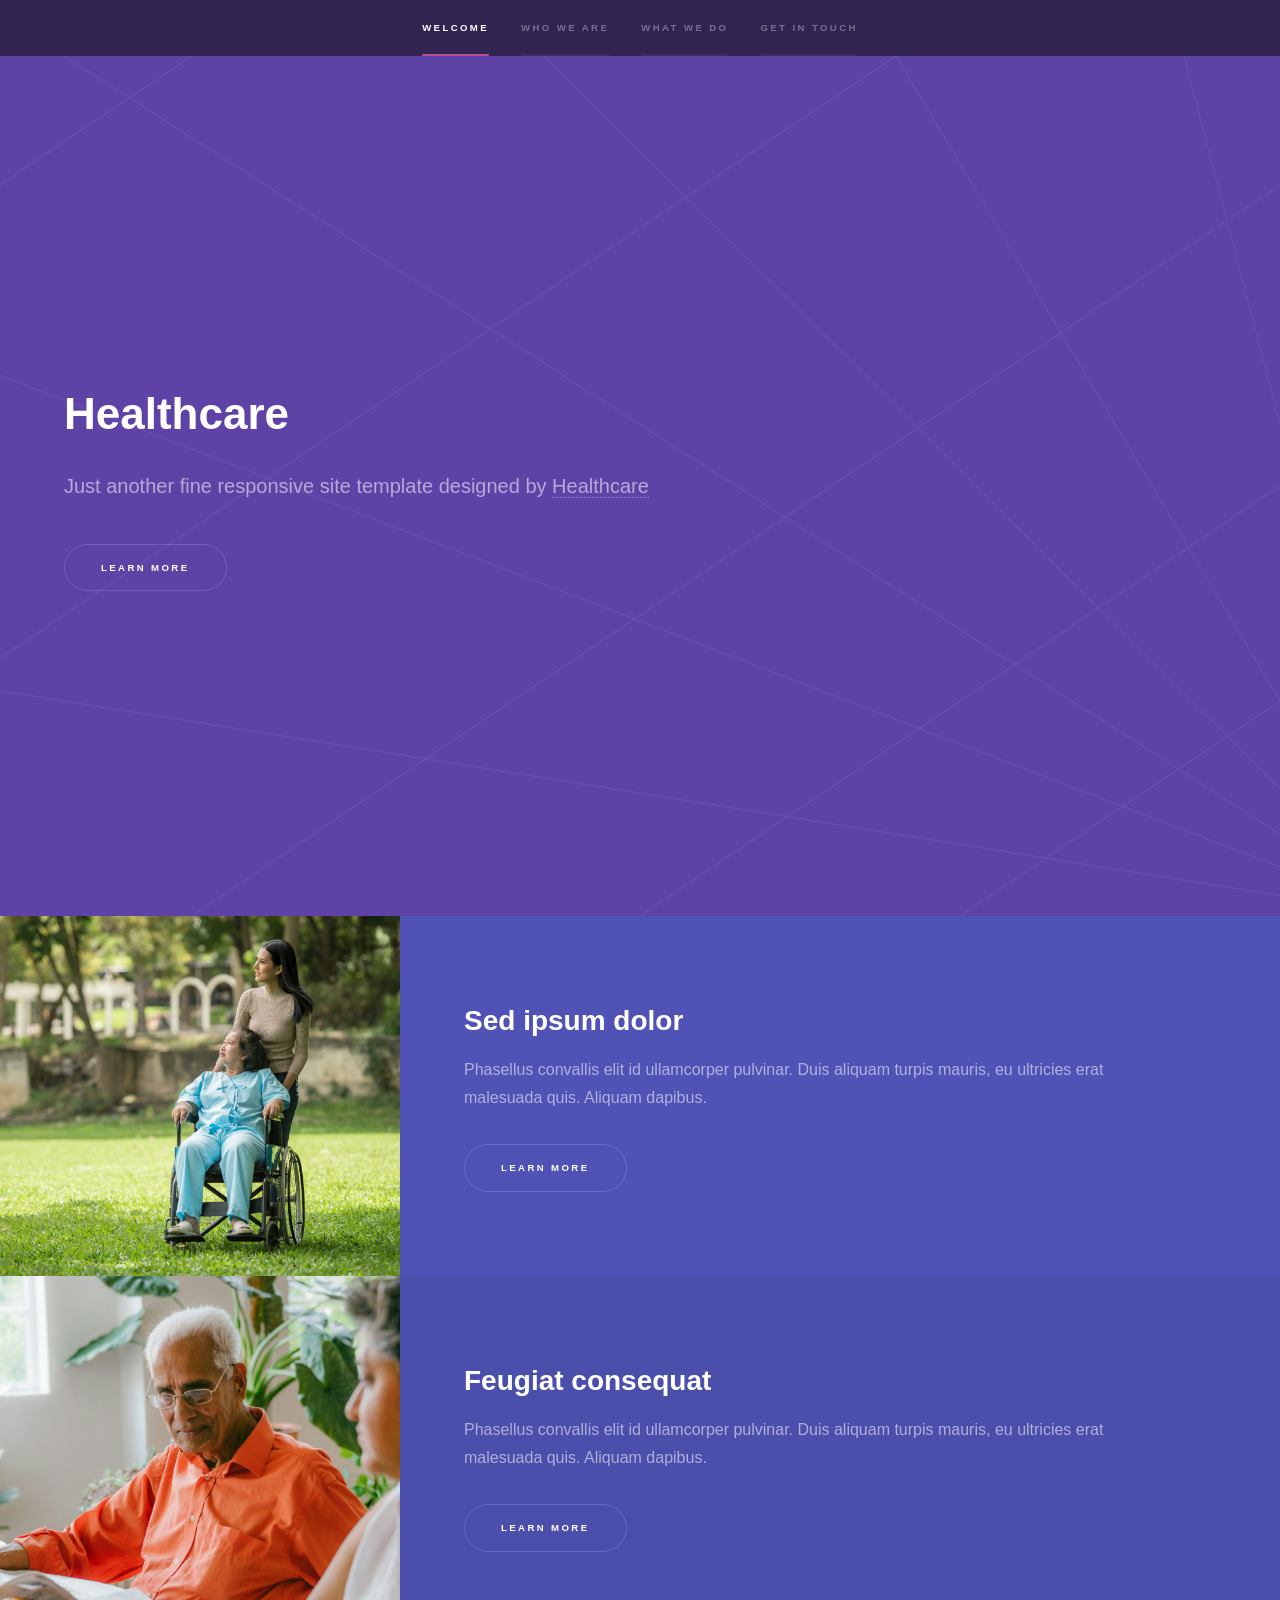
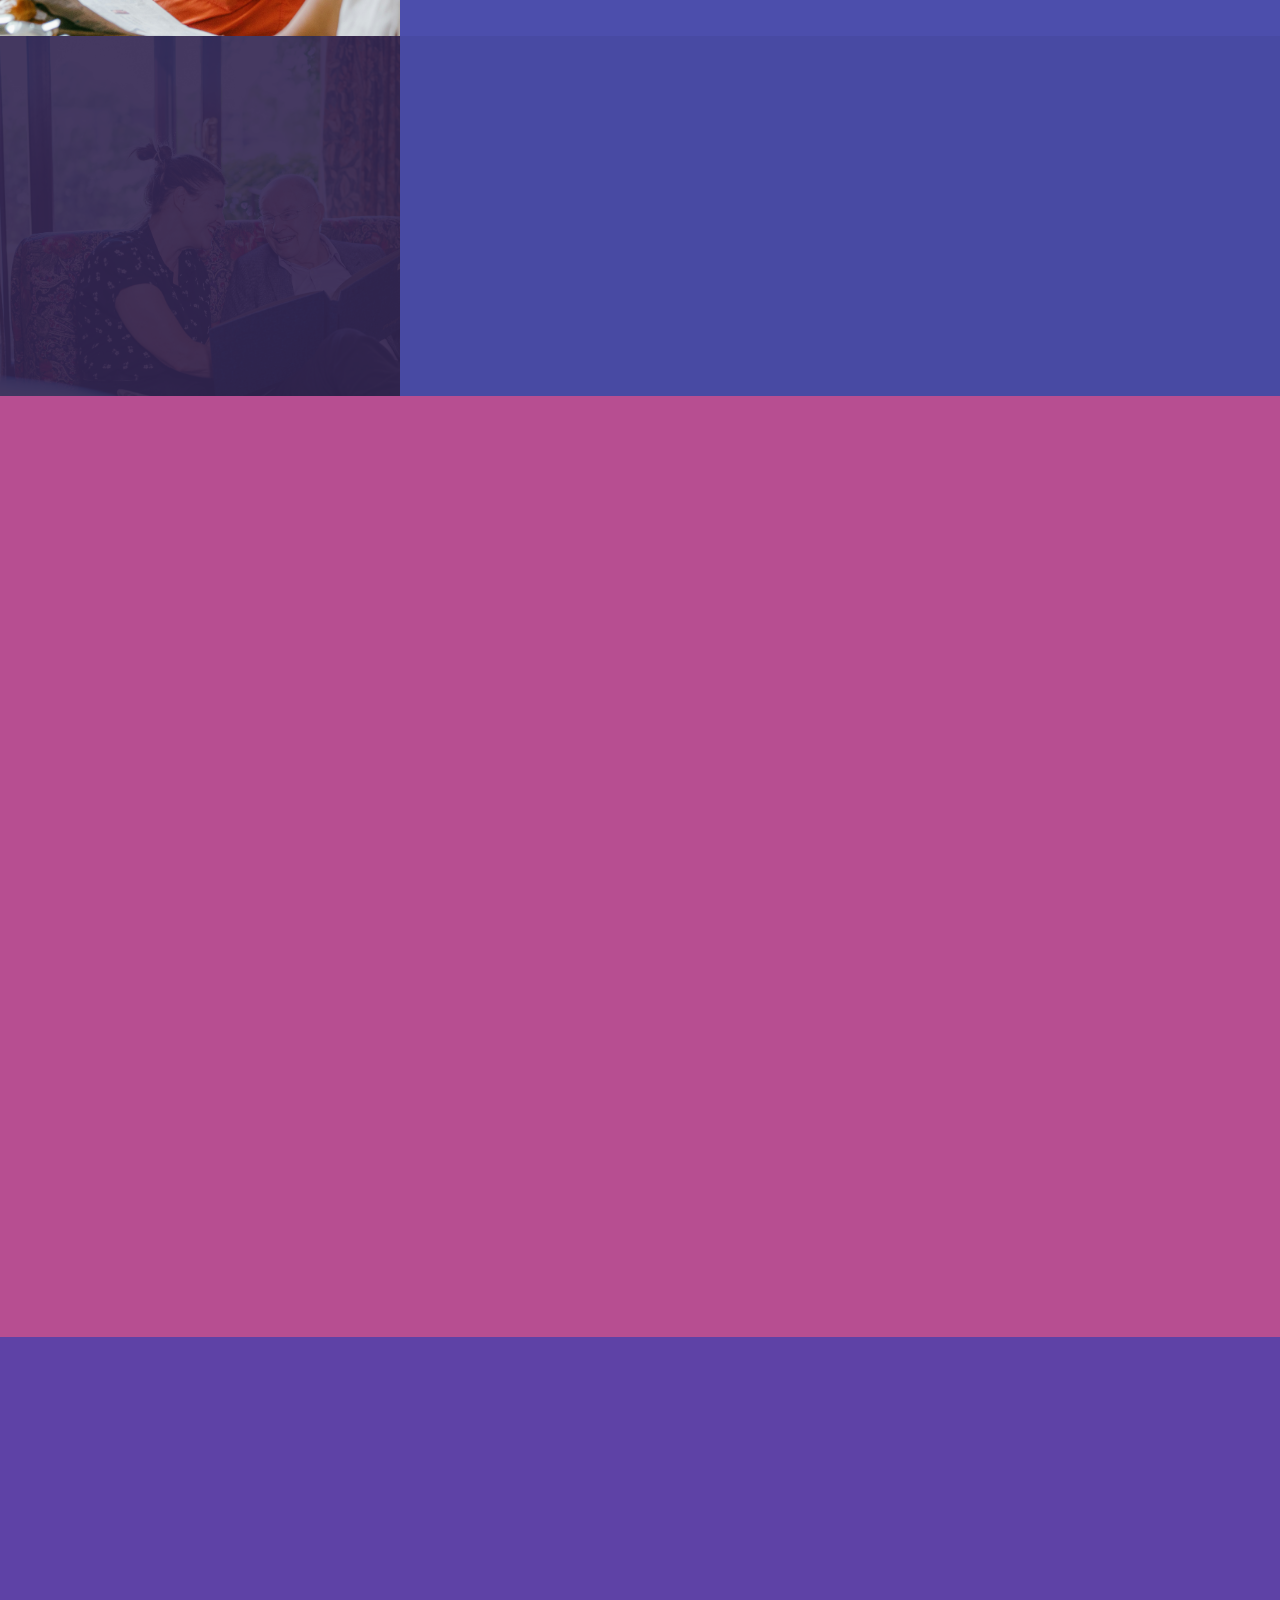
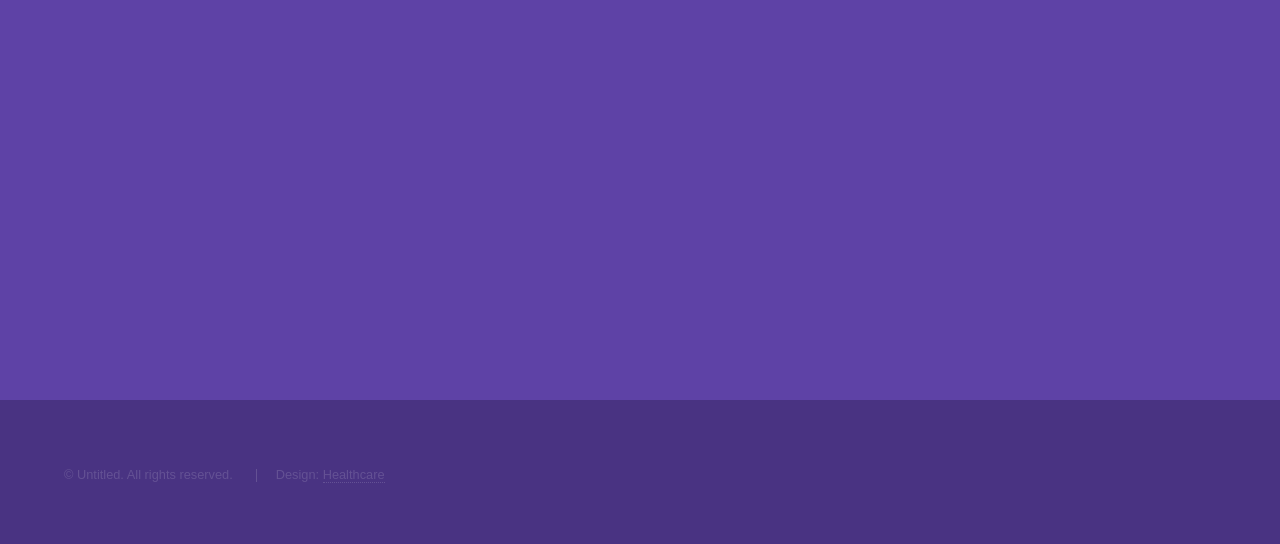
==== commit 00fc07ae: "hyperspace files" ====
--- a/index.html
+++ b/index.html
@@ -1,7 +1,12 @@
-<!DOCTYPE html>
+<!doctype html>
+<!--
+	Healthcare by Healthcare
+	html5up.net | @ajlkn
+	Free for personal and commercial use under the CCA 3.0 license (html5up.net/license)
+-->
 <html>
   <head>
-    <title>Landed by Healthcare</title>
+    <title>Healthcare by Healthcare</title>
     <meta charset="utf-8" />
     <meta
       name="viewport"
@@ -12,269 +17,261 @@
       ><link rel="stylesheet" href="assets/css/noscript.css"
     /></noscript>
   </head>
-  <body class="is-preload ">
-    <div id="page-wrapper">
-      <!-- Header -->
-      <header id="header">
-        <h1 id="logo"><a href="index.html">Healthcare</a></h1>
-        <nav id="nav">
+  <body class="is-preload">
+    <!-- Sidebar -->
+    <section id="sidebar">
+      <div class="inner">
+        <nav>
           <ul>
-            <li><a href="index.html">Home</a></li>
-            <li><a href="about.html">About us</a></li>
-            <li>
-              <a href="contact.html" class="button primary">Contact Us</a>
-            </li>
+            <li><a href="#intro">Welcome</a></li>
+            <li><a href="#one">Who we are</a></li>
+            <li><a href="#two">What we do</a></li>
+            <li><a href="#three">Get in touch</a></li>
           </ul>
         </nav>
-      </header>
-
-      <!-- Banner -->
-      <section id="banner">
-        <div class="content">
-          <header>
-            <h2>Healthcare - Agency</h2>
-			
-            <p>
-              The Leading Healthcare Agency services Providers <br/>
-			  in the UK. We provide a wide range of healthcare <br/>
-			  services to our clients, including<br/>
-			  temporary staffing, permanent recruitment, <br/>and training and development.
-            </p>
-          </header>
-          <span class="image"><img src="images/pic01.jpg" alt="" /></span>
-        </div>
-        <a href="#one" class="goto-next scrolly">Next</a>
-      </section>
-
-      <!-- One -->
-      <section id="one" class="spotlight style1 bottom">
-        <span class="image fit main"
-          ><img src="images/pic02.jpg" alt=""
-        /></span>
-        <div class="content">
-          <div class="container">
-            <div class="row">
-              <div class="col-4 col-12-medium">
-                <header>
-                  <h2>Our Services include</h2>
-                  <p>
-                    Nascetur eu nibh vestibulum amet gravida nascetur praesent
-                  </p>
-                </header>
-              </div>
-              <div class="col-4 col-12-medium">
-                <p>
-                  Feugiat accumsan lorem eu ac lorem amet sed accumsan donec.
-                  Blandit orci porttitor semper. Arcu phasellus tortor enim mi
-                  nisi praesent dolor adipiscing. Integer mi sed nascetur cep
-                  aliquet augue varius tempus lobortis porttitor accumsan
-                  consequat adipiscing lorem dolor.
-                </p>
-              </div>
-              <div class="col-4 col-12-medium">
-                <p>
-                  Morbi enim nascetur et placerat lorem sed iaculis neque ante
-                  adipiscing adipiscing metus massa. Blandit orci porttitor
-                  semper. Arcu phasellus tortor enim mi mi nisi praesent
-                  adipiscing. Integer mi sed nascetur cep aliquet augue varius
-                  tempus. Feugiat lorem ipsum dolor nullam.
-                </p>
-              </div>
-            </div>
-          </div>
-        </div>
-        <a href="#two" class="goto-next scrolly">Next</a>
-      </section>
-
-      <!-- Two -->
-      <section id="two" class="spotlight style2 right">
-        <span class="image fit main"
-          ><img src="images/pic03.jpg" alt=""
-        /></span>
-        <div class="content">
-          <header>
-            <h2>Learn more about us</h2>
-            <p>Nunc commodo accumsan eget id nisi eu col volutpat magna</p>
-          </header>
+      </div>
+    </section>
+
+    <!-- Wrapper -->
+    <div id="wrapper">
+      <!-- Intro -->
+      <section id="intro" class="wrapper style1 fullscreen fade-up">
+        <div class="inner">
+          <h1>Healthcare</h1>
           <p>
-            Feugiat accumsan lorem eu ac lorem amet ac arcu phasellus tortor
-            enim mi mi nisi praesent adipiscing. Integer mi sed nascetur cep
-            aliquet augue varius tempus lobortis porttitor lorem et accumsan
-            consequat adipiscing lorem.
-          </p>
+            Just another fine responsive site template designed by
+            <a href="http://html5up.net">Healthcare</a>          </p>
           <ul class="actions">
-            <li><a href="#" class="button">Learn More</a></li>
+            <li><a href="#one" class="button scrolly">Learn more</a></li>
           </ul>
         </div>
-        <a href="#three" class="goto-next scrolly">Next</a>
-      </section>
-
-      <!-- Three -->
-      <section id="three" class="spotlight style3 left">
-        <span class="image fit main bottom"
-          ><img src="images/pic04.jpg" alt=""
-        /></span>
-        <div class="content">
-          <header>
-            <h2>Interdum felis blandit praesent sed augue</h2>
-            <p>Accumsan integer ultricies aliquam vel massa sapien phasellus</p>
-          </header>
+      </section>
+
+      <!-- One -->
+      <section id="one" class="wrapper style2 spotlights">
+        <section>
+          <a href="about.html" class="image"
+            ><img src="images/pic01.jpg" alt="" data-position="center center"
+          /></a>
+          <div class="content">
+            <div class="inner">
+              <h2>Sed ipsum dolor</h2>
+              <p>
+                Phasellus convallis elit id ullamcorper pulvinar. Duis aliquam
+                turpis mauris, eu ultricies erat malesuada quis. Aliquam
+                dapibus.
+              </p>
+              <ul class="actions">
+                <li><a href="about.html" class="button">Learn more</a></li>
+              </ul>
+            </div>
+          </div>
+        </section>
+        <section>
+          <a href="about.html" class="image"
+            ><img src="images/pic02.jpg" alt="" data-position="top center"
+          /></a>
+          <div class="content">
+            <div class="inner">
+              <h2>Feugiat consequat</h2>
+              <p>
+                Phasellus convallis elit id ullamcorper pulvinar. Duis aliquam
+                turpis mauris, eu ultricies erat malesuada quis. Aliquam
+                dapibus.
+              </p>
+              <ul class="actions">
+                <li><a href="about.html" class="button">Learn more</a></li>
+              </ul>
+            </div>
+          </div>
+        </section>
+        <section>
+          <a href="about.html" class="image"
+            ><img src="images/pic03.jpg" alt="" data-position="25% 25%"
+          /></a>
+          <div class="content">
+            <div class="inner">
+              <h2>Ultricies aliquam</h2>
+              <p>
+                Phasellus convallis elit id ullamcorper pulvinar. Duis aliquam
+                turpis mauris, eu ultricies erat malesuada quis. Aliquam
+                dapibus.
+              </p>
+              <ul class="actions">
+                <li><a href="about.html" class="button">Learn more</a></li>
+              </ul>
+            </div>
+          </div>
+        </section>
+      </section>
+
+      <!-- Two -->
+      <section id="two" class="wrapper style3 fade-up">
+        <div class="inner">
+          <h2>What we do</h2>
           <p>
-            Feugiat accumsan lorem eu ac lorem amet ac arcu phasellus tortor
-            enim mi mi nisi praesent adipiscing. Integer mi sed nascetur cep
-            aliquet augue varius tempus lobortis porttitor lorem et accumsan
-            consequat adipiscing lorem.
+            Phasellus convallis elit id ullamcorper pulvinar. Duis aliquam
+            turpis mauris, eu ultricies erat malesuada quis. Aliquam dapibus,
+            lacus eget hendrerit bibendum, urna est aliquam sem, sit amet
+            imperdiet est velit quis lorem.
           </p>
+          <div class="features">
+            <section>
+              <span class="icon solid major fa-code"></span>
+              <h3>Lorem ipsum amet</h3>
+              <p>
+                Phasellus convallis elit id ullam corper amet et pulvinar. Duis
+                aliquam turpis mauris, sed ultricies erat dapibus.
+              </p>
+            </section>
+            <section>
+              <span class="icon solid major fa-lock"></span>
+              <h3>Aliquam sed nullam</h3>
+              <p>
+                Phasellus convallis elit id ullam corper amet et pulvinar. Duis
+                aliquam turpis mauris, sed ultricies erat dapibus.
+              </p>
+            </section>
+            <section>
+              <span class="icon solid major fa-cog"></span>
+              <h3>Sed erat ullam corper</h3>
+              <p>
+                Phasellus convallis elit id ullam corper amet et pulvinar. Duis
+                aliquam turpis mauris, sed ultricies erat dapibus.
+              </p>
+            </section>
+            <section>
+              <span class="icon solid major fa-desktop"></span>
+              <h3>Veroeros quis lorem</h3>
+              <p>
+                Phasellus convallis elit id ullam corper amet et pulvinar. Duis
+                aliquam turpis mauris, sed ultricies erat dapibus.
+              </p>
+            </section>
+            <section>
+              <span class="icon solid major fa-link"></span>
+              <h3>Urna quis bibendum</h3>
+              <p>
+                Phasellus convallis elit id ullam corper amet et pulvinar. Duis
+                aliquam turpis mauris, sed ultricies erat dapibus.
+              </p>
+            </section>
+            <section>
+              <span class="icon major fa-gem"></span>
+              <h3>Aliquam urna dapibus</h3>
+              <p>
+                Phasellus convallis elit id ullam corper amet et pulvinar. Duis
+                aliquam turpis mauris, sed ultricies erat dapibus.
+              </p>
+            </section>
+          </div>
           <ul class="actions">
-            <li><a href="#" class="button">Learn More</a></li>
+            <li><a href="about.html" class="button">Learn more</a></li>
           </ul>
         </div>
-        <a href="#four" class="goto-next scrolly">Next</a>
-      </section>
-
-      <!-- Four -->
-      <section id="four" class="wrapper style1 special fade-up">
-        <div class="container">
-          <header class="major">
-            <h2>Accumsan sed tempus adipiscing blandit</h2>
-            <p>
-              Iaculis ac volutpat vis non enim gravida nisi faucibus posuere
-              arcu consequat
-            </p>
-          </header>
-          <div class="box alt">
-            <div class="row gtr-uniform">
-              <section class="col-4 col-6-medium col-12-xsmall">
-                <span class="icon solid alt major fa-chart-area"></span>
-                <h3>Ipsum sed commodo</h3>
-                <p>
-                  Feugiat accumsan lorem eu ac lorem amet accumsan donec.
-                  Blandit orci porttitor.
-                </p>
-              </section>
-              <section class="col-4 col-6-medium col-12-xsmall">
-                <span class="icon solid alt major fa-comment"></span>
-                <h3>Eleifend lorem ornare</h3>
-                <p>
-                  Feugiat accumsan lorem eu ac lorem amet accumsan donec.
-                  Blandit orci porttitor.
-                </p>
-              </section>
-              <section class="col-4 col-6-medium col-12-xsmall">
-                <span class="icon solid alt major fa-flask"></span>
-                <h3>Cubilia cep lobortis</h3>
-                <p>
-                  Feugiat accumsan lorem eu ac lorem amet accumsan donec.
-                  Blandit orci porttitor.
-                </p>
-              </section>
-              <section class="col-4 col-6-medium col-12-xsmall">
-                <span class="icon solid alt major fa-paper-plane"></span>
-                <h3>Non semper interdum</h3>
-                <p>
-                  Feugiat accumsan lorem eu ac lorem amet accumsan donec.
-                  Blandit orci porttitor.
-                </p>
-              </section>
-              <section class="col-4 col-6-medium col-12-xsmall">
-                <span class="icon solid alt major fa-file"></span>
-                <h3>Odio laoreet accumsan</h3>
-                <p>
-                  Feugiat accumsan lorem eu ac lorem amet accumsan donec.
-                  Blandit orci porttitor.
-                </p>
-              </section>
-              <section class="col-4 col-6-medium col-12-xsmall">
-                <span class="icon solid alt major fa-lock"></span>
-                <h3>Massa arcu accumsan</h3>
-                <p>
-                  Feugiat accumsan lorem eu ac lorem amet accumsan donec.
-                  Blandit orci porttitor.
-                </p>
-              </section>
-            </div>
-          </div>
-          <footer class="major">
-            <ul class="actions special">
-              <li><a href="#" class="button">Magna sed feugiat</a></li>
-            </ul>
-          </footer>
+      </section>
+
+      <!-- Three -->
+      <section id="three" class="wrapper style1 fade-up">
+        <div class="inner">
+          <h2>Get in touch</h2>
+          <p>
+            Phasellus convallis elit id ullamcorper pulvinar. Duis aliquam
+            turpis mauris, eu ultricies erat malesuada quis. Aliquam dapibus,
+            lacus eget hendrerit bibendum, urna est aliquam sem, sit amet
+            imperdiet est velit quis lorem.
+          </p>
+          <div class="split style1">
+            <section>
+              <form method="post" action="#">
+                <div class="fields">
+                  <div class="field half">
+                    <label for="name">Name</label>
+                    <input type="text" name="name" id="name" />
+                  </div>
+                  <div class="field half">
+                    <label for="email">Email</label>
+                    <input type="text" name="email" id="email" />
+                  </div>
+                  <div class="field">
+                    <label for="message">Message</label>
+                    <textarea name="message" id="message" rows="5"></textarea>
+                  </div>
+                </div>
+                <ul class="actions">
+                  <li><a href="" class="button submit">Send Message</a></li>
+                </ul>
+              </form>
+            </section>
+            <section>
+              <ul class="contact">
+                <li>
+                  <h3>Address</h3>
+                  <span
+                    >12345 Somewhere Road #654<br />
+                    London, TN 00000-0000<br />
+                    United Kingdom</span
+                  >
+                </li>
+                <li>
+                  <h3>Email</h3>
+                  <a href="#">user@untitled.tld</a>
+                </li>
+                <li>
+                  <h3>Phone</h3>
+                  <span>(000) 000-0000</span>
+                </li>
+                <li>
+                  <h3>Social</h3>
+                  <ul class="icons">
+                    <li>
+                      <a href="#" class="icon brands fa-twitter"
+                        ><span class="label">Twitter</span></a
+                      >
+                    </li>
+                    <li>
+                      <a href="#" class="icon brands fa-facebook-f"
+                        ><span class="label">Facebook</span></a
+                      >
+                    </li>
+                    <li>
+                      <a href="#" class="icon brands fa-github"
+                        ><span class="label">GitHub</span></a
+                      >
+                    </li>
+                    <li>
+                      <a href="#" class="icon brands fa-instagram"
+                        ><span class="label">Instagram</span></a
+                      >
+                    </li>
+                    <li>
+                      <a href="#" class="icon brands fa-linkedin-in"
+                        ><span class="label">LinkedIn</span></a
+                      >
+                    </li>
+                  </ul>
+                </li>
+              </ul>
+            </section>
+          </div>
         </div>
       </section>
-
-      <!-- Five -->
-      <section id="five" class="wrapper style2 special fade">
-        <div class="container">
-          <header>
-            <h2>Magna faucibus lorem diam</h2>
-            <p>
-              Ante metus praesent faucibus ante integer id accumsan eleifend
-            </p>
-          </header>
-          <form method="post" action="#" class="cta">
-            <div class="row gtr-uniform gtr-50">
-              <div class="col-8 col-12-xsmall">
-                <input
-                  type="email"
-                  name="email"
-                  id="email"
-                  placeholder="Your Email Address"
-                />
-              </div>
-              <div class="col-4 col-12-xsmall">
-                <input type="submit" value="Get Started" class="fit primary" />
-              </div>
-            </div>
-          </form>
-        </div>
-      </section>
-
-      <!-- Footer -->
-      <footer id="footer">
-        <ul class="icons">
-          <li>
-            <a href="#" class="icon brands alt fa-twitter"
-              ><span class="label">Twitter</span></a
-            >
-          </li>
-          <li>
-            <a href="#" class="icon brands alt fa-facebook-f"
-              ><span class="label">Facebook</span></a
-            >
-          </li>
-          <li>
-            <a href="#" class="icon brands alt fa-linkedin-in"
-              ><span class="label">LinkedIn</span></a
-            >
-          </li>
-          <li>
-            <a href="#" class="icon brands alt fa-instagram"
-              ><span class="label">Instagram</span></a
-            >
-          </li>
-          <li>
-            <a href="#" class="icon brands alt fa-github"
-              ><span class="label">GitHub</span></a
-            >
-          </li>
-          <li>
-            <a href="#" class="icon solid alt fa-envelope"
-              ><span class="label">Email</span></a
-            >
-          </li>
-        </ul>
-        <ul class="copyright">
+    </div>
+
+    <!-- Footer -->
+    <footer id="footer" class="wrapper style1-alt">
+      <div class="inner">
+        <ul class="menu">
           <li>&copy; Untitled. All rights reserved.</li>
           <li>Design: <a href="#">Healthcare</a></li>
         </ul>
-      </footer>
-    </div>
+      </div>
+    </footer>
 
     <!-- Scripts -->
     <script src="assets/js/jquery.min.js"></script>
+    <script src="assets/js/jquery.scrollex.min.js"></script>
     <script src="assets/js/jquery.scrolly.min.js"></script>
-    <script src="assets/js/jquery.dropotron.min.js"></script>
-    <script src="assets/js/jquery.scrollex.min.js"></script>
     <script src="assets/js/browser.min.js"></script>
     <script src="assets/js/breakpoints.min.js"></script>
     <script src="assets/js/util.js"></script>
--- a/assets/css/main.css
+++ b/assets/css/main.css
@@ -1,8 +1,7 @@
-@import url('fontawesome-all.min.css');
-@import url('https://fonts.googleapis.com/css?family=Roboto:100,300,100italic,300italic');
+@import url(fontawesome-all.min.css);
 
 /*
-	Landed by Healthcare
+	Healthcare by Healthcare
 	html5up.net | @ajlkn
 	Free for personal and commercial use under the CCA 3.0 license (html5up.net/license)
 */
@@ -162,6 +161,21 @@
 
 /* Basic */
 
+@-ms-viewport {
+  width: device-width;
+}
+
+body {
+  -ms-overflow-style: scrollbar;
+}
+
+@media screen and (max-width: 480px) {
+  html,
+  body {
+    min-width: 320px;
+  }
+}
+
 html {
   box-sizing: border-box;
 }
@@ -172,9 +186,8 @@
   box-sizing: inherit;
 }
 
-html,
 body {
-  background: #1c1d26;
+  background: #312450;
 }
 
 body.is-preload *,
@@ -190,44 +203,73 @@
   transition: none !important;
 }
 
+/* Type */
+
 body,
 input,
 select,
 textarea {
-  color: rgba(255, 255, 255, 0.75);
-  font-family: 'Roboto', Helvetica, sans-serif;
-  font-size: 15pt;
-  font-weight: 100;
-  line-height: 1.75em;
+  color: rgba(255, 255, 255, 0.55);
+  font-family: Arial, Helvetica, sans-serif;
+  font-size: 16.5pt;
+  font-weight: normal;
+  line-height: 1.75;
+}
+
+@media screen and (max-width: 1680px) {
+  body,
+  input,
+  select,
+  textarea {
+    font-size: 13pt;
+  }
+}
+
+@media screen and (max-width: 1280px) {
+  body,
+  input,
+  select,
+  textarea {
+    font-size: 12pt;
+  }
+}
+
+@media screen and (max-width: 360px) {
+  body,
+  input,
+  select,
+  textarea {
+    font-size: 11pt;
+  }
 }
 
 a {
   -moz-transition:
-    border-color 0.2s ease-in-out,
-    color 0.2s ease-in-out;
+    color 0.2s ease,
+    border-bottom-color 0.2s ease;
   -webkit-transition:
-    border-color 0.2s ease-in-out,
-    color 0.2s ease-in-out;
+    color 0.2s ease,
+    border-bottom-color 0.2s ease;
   -ms-transition:
-    border-color 0.2s ease-in-out,
-    color 0.2s ease-in-out;
+    color 0.2s ease,
+    border-bottom-color 0.2s ease;
   transition:
-    border-color 0.2s ease-in-out,
-    color 0.2s ease-in-out;
-  border-bottom: dotted 1px;
-  color: #e44c65;
+    color 0.2s ease,
+    border-bottom-color 0.2s ease;
+  border-bottom: dotted 1px rgba(255, 255, 255, 0.35);
+  color: inherit;
   text-decoration: none;
 }
 
 a:hover {
-  color: #e44c65 !important;
   border-bottom-color: transparent;
+  color: #ffffff;
 }
 
 strong,
 b {
   color: #ffffff;
-  font-weight: 300;
+  font-weight: bold;
 }
 
 em,
@@ -246,9 +288,9 @@
 h5,
 h6 {
   color: #ffffff;
-  font-weight: 300;
-  line-height: 1em;
-  margin: 0 0 1em 0;
+  font-weight: bold;
+  line-height: 1.5;
+  margin: 0 0 0.5em 0;
 }
 
 h1 a,
@@ -258,33 +300,81 @@
 h5 a,
 h6 a {
   color: inherit;
-  border: 0;
+  text-decoration: none;
+}
+
+h1 {
+  font-size: 2.75em;
+}
+
+h1.major {
+  margin: 0 0 1.3em 0;
+  position: relative;
+  padding-bottom: 0.35em;
+}
+
+h1.major:after {
+  background-image: -moz-linear-gradient(to right, #5e42a6, #b74e91);
+  background-image: -webkit-linear-gradient(to right, #5e42a6, #b74e91);
+  background-image: -ms-linear-gradient(to right, #5e42a6, #b74e91);
+  background-image: linear-gradient(to right, #5e42a6, #b74e91);
+  -moz-transition: max-width 0.2s ease;
+  -webkit-transition: max-width 0.2s ease;
+  -ms-transition: max-width 0.2s ease;
+  transition: max-width 0.2s ease;
+  border-radius: 0.2em;
+  bottom: 0;
+  content: '';
+  height: 0.05em;
+  position: absolute;
+  right: 0;
+  width: 100%;
 }
 
 h2 {
-  font-size: 2em;
-  line-height: 1.5em;
-  letter-spacing: -0.025em;
+  font-size: 1.75em;
 }
 
 h3 {
-  font-size: 1.35em;
-  line-height: 1.5em;
+  font-size: 1.1em;
 }
 
 h4 {
-  font-size: 1.1em;
-  line-height: 1.5em;
+  font-size: 1em;
 }
 
 h5 {
-  font-size: 0.9em;
-  line-height: 1.5em;
+  font-size: 0.8em;
 }
 
 h6 {
-  font-size: 0.7em;
-  line-height: 1.5em;
+  font-size: 0.6em;
+}
+
+@media screen and (max-width: 736px) {
+  h1 {
+    font-size: 2em;
+  }
+
+  h2 {
+    font-size: 1.25em;
+  }
+
+  h3 {
+    font-size: 1em;
+  }
+
+  h4 {
+    font-size: 0.8em;
+  }
+
+  h5 {
+    font-size: 0.6em;
+  }
+
+  h6 {
+    font-size: 0.6em;
+  }
 }
 
 sub {
@@ -299,26 +389,17 @@
   top: -0.5em;
 }
 
-hr {
-  border: 0;
-  border-bottom: solid 1px rgba(255, 255, 255, 0.3);
-  margin: 3em 0;
-}
-
-hr.major {
-  margin: 4em 0;
-}
-
 blockquote {
-  border-left: solid 4px rgba(255, 255, 255, 0.3);
+  border-left: solid 4px rgba(255, 255, 255, 0.15);
   font-style: italic;
   margin: 0 0 2em 0;
   padding: 0.5em 0 0.5em 2em;
 }
 
 code {
-  background: rgba(255, 255, 255, 0.075);
-  border-radius: 4px;
+  background: rgba(255, 255, 255, 0.05);
+  border-radius: 0.25em;
+  border: solid 1px rgba(255, 255, 255, 0.15);
   font-family: 'Courier New', monospace;
   font-size: 0.9em;
   margin: 0 0.25em;
@@ -339,6 +420,16 @@
   overflow-x: auto;
 }
 
+hr {
+  border: 0;
+  border-bottom: solid 1px rgba(255, 255, 255, 0.15);
+  margin: 2em 0;
+}
+
+hr.major {
+  margin: 3em 0;
+}
+
 .align-left {
   text-align: left;
 }
@@ -349,460 +440,6 @@
 
 .align-right {
   text-align: right;
-}
-
-/* Loader */
-
-@-moz-keyframes spinner-show {
-  0% {
-    opacity: 0;
-  }
-
-  100% {
-    opacity: 1;
-  }
-}
-
-@-webkit-keyframes spinner-show {
-  0% {
-    opacity: 0;
-  }
-
-  100% {
-    opacity: 1;
-  }
-}
-
-@-ms-keyframes spinner-show {
-  0% {
-    opacity: 0;
-  }
-
-  100% {
-    opacity: 1;
-  }
-}
-
-@keyframes spinner-show {
-  0% {
-    opacity: 0;
-  }
-
-  100% {
-    opacity: 1;
-  }
-}
-
-@-moz-keyframes spinner-hide {
-  0% {
-    color: rgba(255, 255, 255, 0.15);
-    z-index: 100001;
-    -moz-transform: scale(1) rotate(0deg);
-    -webkit-transform: scale(1) rotate(0deg);
-    -ms-transform: scale(1) rotate(0deg);
-    transform: scale(1) rotate(0deg);
-  }
-
-  99% {
-    color: #1c1d26;
-    z-index: 100001;
-    -moz-transform: scale(0.5) rotate(360deg);
-    -webkit-transform: scale(0.5) rotate(360deg);
-    -ms-transform: scale(0.5) rotate(360deg);
-    transform: scale(0.5) rotate(360deg);
-  }
-
-  100% {
-    color: #1c1d26;
-    z-index: -1;
-    -moz-transform: scale(0.5) rotate(360deg);
-    -webkit-transform: scale(0.5) rotate(360deg);
-    -ms-transform: scale(0.5) rotate(360deg);
-    transform: scale(0.5) rotate(360deg);
-  }
-}
-
-@-webkit-keyframes spinner-hide {
-  0% {
-    color: rgba(255, 255, 255, 0.15);
-    z-index: 100001;
-    -moz-transform: scale(1) rotate(0deg);
-    -webkit-transform: scale(1) rotate(0deg);
-    -ms-transform: scale(1) rotate(0deg);
-    transform: scale(1) rotate(0deg);
-  }
-
-  99% {
-    color: #1c1d26;
-    z-index: 100001;
-    -moz-transform: scale(0.5) rotate(360deg);
-    -webkit-transform: scale(0.5) rotate(360deg);
-    -ms-transform: scale(0.5) rotate(360deg);
-    transform: scale(0.5) rotate(360deg);
-  }
-
-  100% {
-    color: #1c1d26;
-    z-index: -1;
-    -moz-transform: scale(0.5) rotate(360deg);
-    -webkit-transform: scale(0.5) rotate(360deg);
-    -ms-transform: scale(0.5) rotate(360deg);
-    transform: scale(0.5) rotate(360deg);
-  }
-}
-
-@-ms-keyframes spinner-hide {
-  0% {
-    color: rgba(255, 255, 255, 0.15);
-    z-index: 100001;
-    -moz-transform: scale(1) rotate(0deg);
-    -webkit-transform: scale(1) rotate(0deg);
-    -ms-transform: scale(1) rotate(0deg);
-    transform: scale(1) rotate(0deg);
-  }
-
-  99% {
-    color: #1c1d26;
-    z-index: 100001;
-    -moz-transform: scale(0.5) rotate(360deg);
-    -webkit-transform: scale(0.5) rotate(360deg);
-    -ms-transform: scale(0.5) rotate(360deg);
-    transform: scale(0.5) rotate(360deg);
-  }
-
-  100% {
-    color: #1c1d26;
-    z-index: -1;
-    -moz-transform: scale(0.5) rotate(360deg);
-    -webkit-transform: scale(0.5) rotate(360deg);
-    -ms-transform: scale(0.5) rotate(360deg);
-    transform: scale(0.5) rotate(360deg);
-  }
-}
-
-@keyframes spinner-hide {
-  0% {
-    color: rgba(255, 255, 255, 0.15);
-    z-index: 100001;
-    -moz-transform: scale(1) rotate(0deg);
-    -webkit-transform: scale(1) rotate(0deg);
-    -ms-transform: scale(1) rotate(0deg);
-    transform: scale(1) rotate(0deg);
-  }
-
-  99% {
-    color: #1c1d26;
-    z-index: 100001;
-    -moz-transform: scale(0.5) rotate(360deg);
-    -webkit-transform: scale(0.5) rotate(360deg);
-    -ms-transform: scale(0.5) rotate(360deg);
-    transform: scale(0.5) rotate(360deg);
-  }
-
-  100% {
-    color: #1c1d26;
-    z-index: -1;
-    -moz-transform: scale(0.5) rotate(360deg);
-    -webkit-transform: scale(0.5) rotate(360deg);
-    -ms-transform: scale(0.5) rotate(360deg);
-    transform: scale(0.5) rotate(360deg);
-  }
-}
-
-@-moz-keyframes spinner-rotate {
-  0% {
-    -moz-transform: scale(1) rotate(0deg);
-    -webkit-transform: scale(1) rotate(0deg);
-    -ms-transform: scale(1) rotate(0deg);
-    transform: scale(1) rotate(0deg);
-  }
-
-  100% {
-    -moz-transform: scale(1) rotate(360deg);
-    -webkit-transform: scale(1) rotate(360deg);
-    -ms-transform: scale(1) rotate(360deg);
-    transform: scale(1) rotate(360deg);
-  }
-}
-
-@-webkit-keyframes spinner-rotate {
-  0% {
-    -moz-transform: scale(1) rotate(0deg);
-    -webkit-transform: scale(1) rotate(0deg);
-    -ms-transform: scale(1) rotate(0deg);
-    transform: scale(1) rotate(0deg);
-  }
-
-  100% {
-    -moz-transform: scale(1) rotate(360deg);
-    -webkit-transform: scale(1) rotate(360deg);
-    -ms-transform: scale(1) rotate(360deg);
-    transform: scale(1) rotate(360deg);
-  }
-}
-
-@-ms-keyframes spinner-rotate {
-  0% {
-    -moz-transform: scale(1) rotate(0deg);
-    -webkit-transform: scale(1) rotate(0deg);
-    -ms-transform: scale(1) rotate(0deg);
-    transform: scale(1) rotate(0deg);
-  }
-
-  100% {
-    -moz-transform: scale(1) rotate(360deg);
-    -webkit-transform: scale(1) rotate(360deg);
-    -ms-transform: scale(1) rotate(360deg);
-    transform: scale(1) rotate(360deg);
-  }
-}
-
-@keyframes spinner-rotate {
-  0% {
-    -moz-transform: scale(1) rotate(0deg);
-    -webkit-transform: scale(1) rotate(0deg);
-    -ms-transform: scale(1) rotate(0deg);
-    transform: scale(1) rotate(0deg);
-  }
-
-  100% {
-    -moz-transform: scale(1) rotate(360deg);
-    -webkit-transform: scale(1) rotate(360deg);
-    -ms-transform: scale(1) rotate(360deg);
-    transform: scale(1) rotate(360deg);
-  }
-}
-
-@-moz-keyframes overlay-hide {
-  0% {
-    opacity: 1;
-    z-index: 100000;
-  }
-
-  15% {
-    opacity: 1;
-    z-index: 100000;
-  }
-
-  99% {
-    opacity: 0;
-    z-index: 100000;
-  }
-
-  100% {
-    opacity: 0;
-    z-index: -1;
-  }
-}
-
-@-webkit-keyframes overlay-hide {
-  0% {
-    opacity: 1;
-    z-index: 100000;
-  }
-
-  15% {
-    opacity: 1;
-    z-index: 100000;
-  }
-
-  99% {
-    opacity: 0;
-    z-index: 100000;
-  }
-
-  100% {
-    opacity: 0;
-    z-index: -1;
-  }
-}
-
-@-ms-keyframes overlay-hide {
-  0% {
-    opacity: 1;
-    z-index: 100000;
-  }
-
-  15% {
-    opacity: 1;
-    z-index: 100000;
-  }
-
-  99% {
-    opacity: 0;
-    z-index: 100000;
-  }
-
-  100% {
-    opacity: 0;
-    z-index: -1;
-  }
-}
-
-@keyframes overlay-hide {
-  0% {
-    opacity: 1;
-    z-index: 100000;
-  }
-
-  15% {
-    opacity: 1;
-    z-index: 100000;
-  }
-
-  99% {
-    opacity: 0;
-    z-index: 100000;
-  }
-
-  100% {
-    opacity: 0;
-    z-index: -1;
-  }
-}
-
-body.landing {
-  text-decoration: none;
-}
-
-body.landing:before {
-  -moz-osx-font-smoothing: grayscale;
-  -webkit-font-smoothing: antialiased;
-  display: inline-block;
-  font-style: normal;
-  font-variant: normal;
-  text-rendering: auto;
-  line-height: 1;
-  text-transform: none !important;
-  font-family: 'Font Awesome 5 Free';
-  font-weight: 900;
-}
-
-body.landing:before {
-  -moz-animation:
-    spinner-show 1.5s 1 0.25s ease forwards,
-    spinner-hide 0.25s ease-in-out forwards !important;
-  -webkit-animation:
-    spinner-show 1.5s 1 0.25s ease forwards,
-    spinner-hide 0.25s ease-in-out forwards !important;
-  -ms-animation:
-    spinner-show 1.5s 1 0.25s ease forwards,
-    spinner-hide 0.25s ease-in-out forwards !important;
-  animation:
-    spinner-show 1.5s 1 0.25s ease forwards,
-    spinner-hide 0.25s ease-in-out forwards !important;
-  -moz-transform-origin: 50% 50%;
-  -webkit-transform-origin: 50% 50%;
-  -ms-transform-origin: 50% 50%;
-  transform-origin: 50% 50%;
-  color: rgba(255, 255, 255, 0.15);
-  content: '\f1ce';
-  cursor: default;
-  display: block;
-  font-size: 2em;
-  height: 2em;
-  left: 50%;
-  line-height: 2em;
-  margin: -1em 0 0 -1em;
-  opacity: 0;
-  position: fixed;
-  text-align: center;
-  top: 50%;
-  width: 2em;
-  z-index: -1;
-}
-
-body.landing:after {
-  -moz-animation: overlay-hide 1.5s ease-in forwards !important;
-  -webkit-animation: overlay-hide 1.5s ease-in forwards !important;
-  -ms-animation: overlay-hide 1.5s ease-in forwards !important;
-  animation: overlay-hide 1.5s ease-in forwards !important;
-  background: #1c1d26;
-  content: '';
-  display: block;
-  height: 100%;
-  left: 0;
-  opacity: 0;
-  position: fixed;
-  top: 0;
-  width: 100%;
-  z-index: -1;
-}
-
-body.landing.is-preload:before {
-  -moz-animation:
-    spinner-show 1.5s 1 0.25s ease forwards,
-    spinner-rotate 0.75s infinite linear !important;
-  -webkit-animation:
-    spinner-show 1.5s 1 0.25s ease forwards,
-    spinner-rotate 0.75s infinite linear !important;
-  -ms-animation:
-    spinner-show 1.5s 1 0.25s ease forwards,
-    spinner-rotate 0.75s infinite linear !important;
-  animation:
-    spinner-show 1.5s 1 0.25s ease forwards,
-    spinner-rotate 0.75s infinite linear !important;
-  z-index: 100001;
-}
-
-body.landing.is-preload:after {
-  -moz-animation: none !important;
-  -webkit-animation: none !important;
-  -ms-animation: none !important;
-  animation: none !important;
-  opacity: 1;
-  z-index: 100000;
-}
-
-@media (-webkit-min-device-pixel-ratio: 2) {
-  body.landing:before {
-    line-height: 2.025em;
-  }
-}
-
-/* Container */
-
-.container {
-  margin: 0 auto;
-  max-width: calc(100% - 4em);
-  width: 70em;
-}
-
-.container.xsmall {
-  width: 17.5em;
-}
-
-.container.small {
-  width: 35em;
-}
-
-.container.medium {
-  width: 52.5em;
-}
-
-.container.large {
-  width: 87.5em;
-}
-
-.container.xlarge {
-  width: 105em;
-}
-
-.container.max {
-  width: 100%;
-}
-
-@media screen and (max-width: 1280px) {
-  .container {
-    width: 90%;
-    max-width: 100%;
-  }
-}
-
-@media screen and (max-width: 980px) {
-  .container {
-    width: 100% !important;
-  }
 }
 
 /* Row */
@@ -965,87 +602,87 @@
 
 .row.gtr-25 {
   margin-top: 0;
-  margin-left: -0.625em;
+  margin-left: -0.375em;
 }
 
 .row.gtr-25 > * {
-  padding: 0 0 0 0.625em;
+  padding: 0 0 0 0.375em;
 }
 
 .row.gtr-25.gtr-uniform {
-  margin-top: -0.625em;
+  margin-top: -0.375em;
 }
 
 .row.gtr-25.gtr-uniform > * {
-  padding-top: 0.625em;
+  padding-top: 0.375em;
 }
 
 .row.gtr-50 {
   margin-top: 0;
-  margin-left: -1.25em;
+  margin-left: -0.75em;
 }
 
 .row.gtr-50 > * {
-  padding: 0 0 0 1.25em;
+  padding: 0 0 0 0.75em;
 }
 
 .row.gtr-50.gtr-uniform {
-  margin-top: -1.25em;
+  margin-top: -0.75em;
 }
 
 .row.gtr-50.gtr-uniform > * {
-  padding-top: 1.25em;
+  padding-top: 0.75em;
 }
 
 .row {
   margin-top: 0;
-  margin-left: -2.5em;
+  margin-left: -1.5em;
 }
 
 .row > * {
-  padding: 0 0 0 2.5em;
+  padding: 0 0 0 1.5em;
 }
 
 .row.gtr-uniform {
-  margin-top: -2.5em;
+  margin-top: -1.5em;
 }
 
 .row.gtr-uniform > * {
-  padding-top: 2.5em;
+  padding-top: 1.5em;
 }
 
 .row.gtr-150 {
   margin-top: 0;
-  margin-left: -3.75em;
+  margin-left: -2.25em;
 }
 
 .row.gtr-150 > * {
-  padding: 0 0 0 3.75em;
+  padding: 0 0 0 2.25em;
 }
 
 .row.gtr-150.gtr-uniform {
-  margin-top: -3.75em;
+  margin-top: -2.25em;
 }
 
 .row.gtr-150.gtr-uniform > * {
-  padding-top: 3.75em;
+  padding-top: 2.25em;
 }
 
 .row.gtr-200 {
   margin-top: 0;
-  margin-left: -5em;
+  margin-left: -3em;
 }
 
 .row.gtr-200 > * {
-  padding: 0 0 0 5em;
+  padding: 0 0 0 3em;
 }
 
 .row.gtr-200.gtr-uniform {
-  margin-top: -5em;
+  margin-top: -3em;
 }
 
 .row.gtr-200.gtr-uniform > * {
-  padding-top: 5em;
+  padding-top: 3em;
 }
 
 @media screen and (max-width: 1680px) {
@@ -1207,87 +844,87 @@
 
   .row.gtr-25 {
     margin-top: 0;
-    margin-left: -0.625em;
+    margin-left: -0.375em;
   }
 
   .row.gtr-25 > * {
-    padding: 0 0 0 0.625em;
+    padding: 0 0 0 0.375em;
   }
 
   .row.gtr-25.gtr-uniform {
-    margin-top: -0.625em;
+    margin-top: -0.375em;
   }
 
   .row.gtr-25.gtr-uniform > * {
-    padding-top: 0.625em;
+    padding-top: 0.375em;
   }
 
   .row.gtr-50 {
     margin-top: 0;
-    margin-left: -1.25em;
+    margin-left: -0.75em;
   }
 
   .row.gtr-50 > * {
-    padding: 0 0 0 1.25em;
+    padding: 0 0 0 0.75em;
   }
 
   .row.gtr-50.gtr-uniform {
-    margin-top: -1.25em;
+    margin-top: -0.75em;
   }
 
   .row.gtr-50.gtr-uniform > * {
-    padding-top: 1.25em;
+    padding-top: 0.75em;
   }
 
   .row {
     margin-top: 0;
-    margin-left: -2.5em;
+    margin-left: -1.5em;
   }
 
   .row > * {
-    padding: 0 0 0 2.5em;
+    padding: 0 0 0 1.5em;
   }
 
   .row.gtr-uniform {
-    margin-top: -2.5em;
+    margin-top: -1.5em;
   }
 
   .row.gtr-uniform > * {
-    padding-top: 2.5em;
+    padding-top: 1.5em;
   }
 
   .row.gtr-150 {
     margin-top: 0;
-    margin-left: -3.75em;
+    margin-left: -2.25em;
   }
 
   .row.gtr-150 > * {
-    padding: 0 0 0 3.75em;
+    padding: 0 0 0 2.25em;
   }
 
   .row.gtr-150.gtr-uniform {
-    margin-top: -3.75em;
+    margin-top: -2.25em;
   }
 
   .row.gtr-150.gtr-uniform > * {
-    padding-top: 3.75em;
+    padding-top: 2.25em;
   }
 
   .row.gtr-200 {
     margin-top: 0;
-    margin-left: -5em;
+    margin-left: -3em;
   }
 
   .row.gtr-200 > * {
-    padding: 0 0 0 5em;
+    padding: 0 0 0 3em;
   }
 
   .row.gtr-200.gtr-uniform {
-    margin-top: -5em;
+    margin-top: -3em;
   }
 
   .row.gtr-200.gtr-uniform > * {
-    padding-top: 5em;
+    padding-top: 3em;
   }
 }
 
@@ -1450,87 +1087,87 @@
 
   .row.gtr-25 {
     margin-top: 0;
-    margin-left: -0.625em;
+    margin-left: -0.375em;
   }
 
   .row.gtr-25 > * {
-    padding: 0 0 0 0.625em;
+    padding: 0 0 0 0.375em;
   }
 
   .row.gtr-25.gtr-uniform {
-    margin-top: -0.625em;
+    margin-top: -0.375em;
   }
 
   .row.gtr-25.gtr-uniform > * {
-    padding-top: 0.625em;
+    padding-top: 0.375em;
   }
 
   .row.gtr-50 {
     margin-top: 0;
-    margin-left: -1.25em;
+    margin-left: -0.75em;
   }
 
   .row.gtr-50 > * {
-    padding: 0 0 0 1.25em;
+    padding: 0 0 0 0.75em;
   }
 
   .row.gtr-50.gtr-uniform {
-    margin-top: -1.25em;
+    margin-top: -0.75em;
   }
 
   .row.gtr-50.gtr-uniform > * {
-    padding-top: 1.25em;
+    padding-top: 0.75em;
   }
 
   .row {
     margin-top: 0;
-    margin-left: -2.5em;
+    margin-left: -1.5em;
   }
 
   .row > * {
-    padding: 0 0 0 2.5em;
+    padding: 0 0 0 1.5em;
   }
 
   .row.gtr-uniform {
-    margin-top: -2.5em;
+    margin-top: -1.5em;
   }
 
   .row.gtr-uniform > * {
-    padding-top: 2.5em;
+    padding-top: 1.5em;
   }
 
   .row.gtr-150 {
     margin-top: 0;
-    margin-left: -3.75em;
+    margin-left: -2.25em;
   }
 
   .row.gtr-150 > * {
-    padding: 0 0 0 3.75em;
+    padding: 0 0 0 2.25em;
   }
 
   .row.gtr-150.gtr-uniform {
-    margin-top: -3.75em;
+    margin-top: -2.25em;
   }
 
   .row.gtr-150.gtr-uniform > * {
-    padding-top: 3.75em;
+    padding-top: 2.25em;
   }
 
   .row.gtr-200 {
     margin-top: 0;
-    margin-left: -5em;
+    margin-left: -3em;
   }
 
   .row.gtr-200 > * {
-    padding: 0 0 0 5em;
+    padding: 0 0 0 3em;
   }
 
   .row.gtr-200.gtr-uniform {
-    margin-top: -5em;
+    margin-top: -3em;
   }
 
   .row.gtr-200.gtr-uniform > * {
-    padding-top: 5em;
+    padding-top: 3em;
   }
 }
 
@@ -1693,87 +1330,87 @@
 
   .row.gtr-25 {
     margin-top: 0;
-    margin-left: -0.625em;
+    margin-left: -0.375em;
   }
 
   .row.gtr-25 > * {
-    padding: 0 0 0 0.625em;
+    padding: 0 0 0 0.375em;
   }
 
   .row.gtr-25.gtr-uniform {
-    margin-top: -0.625em;
+    margin-top: -0.375em;
   }
 
   .row.gtr-25.gtr-uniform > * {
-    padding-top: 0.625em;
+    padding-top: 0.375em;
   }
 
   .row.gtr-50 {
     margin-top: 0;
-    margin-left: -1.25em;
+    margin-left: -0.75em;
   }
 
   .row.gtr-50 > * {
-    padding: 0 0 0 1.25em;
+    padding: 0 0 0 0.75em;
   }
 
   .row.gtr-50.gtr-uniform {
-    margin-top: -1.25em;
+    margin-top: -0.75em;
   }
 
   .row.gtr-50.gtr-uniform > * {
-    padding-top: 1.25em;
+    padding-top: 0.75em;
   }
 
   .row {
     margin-top: 0;
-    margin-left: -2.5em;
+    margin-left: -1.5em;
   }
 
   .row > * {
-    padding: 0 0 0 2.5em;
+    padding: 0 0 0 1.5em;
   }
 
   .row.gtr-uniform {
-    margin-top: -2.5em;
+    margin-top: -1.5em;
   }
 
   .row.gtr-uniform > * {
-    padding-top: 2.5em;
+    padding-top: 1.5em;
   }
 
   .row.gtr-150 {
     margin-top: 0;
-    margin-left: -3.75em;
+    margin-left: -2.25em;
   }
 
   .row.gtr-150 > * {
-    padding: 0 0 0 3.75em;
+    padding: 0 0 0 2.25em;
   }
 
   .row.gtr-150.gtr-uniform {
-    margin-top: -3.75em;
+    margin-top: -2.25em;
   }
 
   .row.gtr-150.gtr-uniform > * {
-    padding-top: 3.75em;
+    padding-top: 2.25em;
   }
 
   .row.gtr-200 {
     margin-top: 0;
-    margin-left: -5em;
+    margin-left: -3em;
   }
 
   .row.gtr-200 > * {
-    padding: 0 0 0 5em;
+    padding: 0 0 0 3em;
   }
 
   .row.gtr-200.gtr-uniform {
-    margin-top: -5em;
+    margin-top: -3em;
   }
 
   .row.gtr-200.gtr-uniform > * {
-    padding-top: 5em;
+    padding-top: 3em;
   }
 }
 
@@ -1936,87 +1573,87 @@
 
   .row.gtr-25 {
     margin-top: 0;
-    margin-left: -0.625em;
+    margin-left: -0.375em;
   }
 
   .row.gtr-25 > * {
-    padding: 0 0 0 0.625em;
+    padding: 0 0 0 0.375em;
   }
 
   .row.gtr-25.gtr-uniform {
-    margin-top: -0.625em;
+    margin-top: -0.375em;
   }
 
   .row.gtr-25.gtr-uniform > * {
-    padding-top: 0.625em;
+    padding-top: 0.375em;
   }
 
   .row.gtr-50 {
     margin-top: 0;
-    margin-left: -1.25em;
+    margin-left: -0.75em;
   }
 
   .row.gtr-50 > * {
-    padding: 0 0 0 1.25em;
+    padding: 0 0 0 0.75em;
   }
 
   .row.gtr-50.gtr-uniform {
-    margin-top: -1.25em;
+    margin-top: -0.75em;
   }
 
   .row.gtr-50.gtr-uniform > * {
-    padding-top: 1.25em;
+    padding-top: 0.75em;
   }
 
   .row {
     margin-top: 0;
-    margin-left: -2.5em;
+    margin-left: -1.5em;
   }
 
   .row > * {
-    padding: 0 0 0 2.5em;
+    padding: 0 0 0 1.5em;
   }
 
   .row.gtr-uniform {
-    margin-top: -2.5em;
+    margin-top: -1.5em;
   }
 
   .row.gtr-uniform > * {
-    padding-top: 2.5em;
+    padding-top: 1.5em;
   }
 
   .row.gtr-150 {
     margin-top: 0;
-    margin-left: -3.75em;
+    margin-left: -2.25em;
   }
 
   .row.gtr-150 > * {
-    padding: 0 0 0 3.75em;
+    padding: 0 0 0 2.25em;
   }
 
   .row.gtr-150.gtr-uniform {
-    margin-top: -3.75em;
+    margin-top: -2.25em;
   }
 
   .row.gtr-150.gtr-uniform > * {
-    padding-top: 3.75em;
+    padding-top: 2.25em;
   }
 
   .row.gtr-200 {
     margin-top: 0;
-    margin-left: -5em;
+    margin-left: -3em;
   }
 
   .row.gtr-200 > * {
-    padding: 0 0 0 5em;
+    padding: 0 0 0 3em;
   }
 
   .row.gtr-200.gtr-uniform {
-    margin-top: -5em;
+    margin-top: -3em;
   }
 
   .row.gtr-200.gtr-uniform > * {
-    padding-top: 5em;
+    padding-top: 3em;
   }
 }
 
@@ -2179,140 +1816,524 @@
 
   .row.gtr-25 {
     margin-top: 0;
-    margin-left: -0.625em;
+    margin-left: -0.375em;
   }
 
   .row.gtr-25 > * {
-    padding: 0 0 0 0.625em;
+    padding: 0 0 0 0.375em;
   }
 
   .row.gtr-25.gtr-uniform {
-    margin-top: -0.625em;
+    margin-top: -0.375em;
   }
 
   .row.gtr-25.gtr-uniform > * {
-    padding-top: 0.625em;
+    padding-top: 0.375em;
   }
 
   .row.gtr-50 {
     margin-top: 0;
-    margin-left: -1.25em;
+    margin-left: -0.75em;
   }
 
   .row.gtr-50 > * {
-    padding: 0 0 0 1.25em;
+    padding: 0 0 0 0.75em;
   }
 
   .row.gtr-50.gtr-uniform {
-    margin-top: -1.25em;
+    margin-top: -0.75em;
   }
 
   .row.gtr-50.gtr-uniform > * {
-    padding-top: 1.25em;
+    padding-top: 0.75em;
   }
 
   .row {
     margin-top: 0;
-    margin-left: -2.5em;
+    margin-left: -1.5em;
   }
 
   .row > * {
-    padding: 0 0 0 2.5em;
+    padding: 0 0 0 1.5em;
   }
 
   .row.gtr-uniform {
-    margin-top: -2.5em;
+    margin-top: -1.5em;
   }
 
   .row.gtr-uniform > * {
-    padding-top: 2.5em;
+    padding-top: 1.5em;
   }
 
   .row.gtr-150 {
     margin-top: 0;
-    margin-left: -3.75em;
+    margin-left: -2.25em;
   }
 
   .row.gtr-150 > * {
-    padding: 0 0 0 3.75em;
+    padding: 0 0 0 2.25em;
   }
 
   .row.gtr-150.gtr-uniform {
-    margin-top: -3.75em;
+    margin-top: -2.25em;
   }
 
   .row.gtr-150.gtr-uniform > * {
-    padding-top: 3.75em;
+    padding-top: 2.25em;
   }
 
   .row.gtr-200 {
     margin-top: 0;
-    margin-left: -5em;
+    margin-left: -3em;
   }
 
   .row.gtr-200 > * {
-    padding: 0 0 0 5em;
+    padding: 0 0 0 3em;
   }
 
   .row.gtr-200.gtr-uniform {
-    margin-top: -5em;
+    margin-top: -3em;
   }
 
   .row.gtr-200.gtr-uniform > * {
-    padding-top: 5em;
-  }
-}
-
-/* Section/Article */
-
-section.special,
-article.special {
-  text-align: center;
-}
-
-header p {
-  color: #ffffff;
-  position: relative;
-  margin: 0 0 1.5em 0;
-}
-
-header h2 + p {
-  font-size: 1.25em;
-  margin-top: -1em;
-  line-height: 1.75em;
-}
-
-header h3 + p {
-  font-size: 1.1em;
-  margin-top: -0.8em;
-  line-height: 1.75em;
-}
-
-header h4 + p,
-header h5 + p,
-header h6 + p {
-  font-size: 0.9em;
-  margin-top: -0.6em;
-  line-height: 1.5em;
-}
-
-header.major {
-  margin: 0 0 4em 0;
+    padding-top: 3em;
+  }
+}
+
+/* Box */
+
+.box {
+  border-radius: 0.25em;
+  border: solid 1px rgba(255, 255, 255, 0.15);
+  margin-bottom: 2em;
+  padding: 1.5em;
+}
+
+.box > :last-child,
+.box > :last-child > :last-child,
+.box > :last-child > :last-child > :last-child {
+  margin-bottom: 0;
+}
+
+.box.alt {
+  border: 0;
+  border-radius: 0;
+  padding: 0;
+}
+
+/* Button */
+
+input[type='submit'],
+input[type='reset'],
+input[type='button'],
+button,
+.button {
+  -moz-appearance: none;
+  -webkit-appearance: none;
+  -ms-appearance: none;
+  appearance: none;
+  -moz-transition: border-color 0.2s ease;
+  -webkit-transition: border-color 0.2s ease;
+  -ms-transition: border-color 0.2s ease;
+  transition: border-color 0.2s ease;
+  background-color: transparent;
+  border: solid 1px !important;
+  border-color: rgba(255, 255, 255, 0.15) !important;
+  border-radius: 3em;
+  color: #ffffff !important;
+  cursor: pointer;
+  display: inline-block;
+  font-size: 0.6em;
+  font-weight: bold;
+  height: calc(4.75em + 2px);
+  letter-spacing: 0.25em;
+  line-height: 4.75em;
+  outline: 0;
+  padding: 0 3.75em;
   position: relative;
   text-align: center;
-}
-
-header.major:after {
-  background: #e44c65;
+  text-decoration: none;
+  text-transform: uppercase;
+  white-space: nowrap;
+}
+
+input[type='submit']:after,
+input[type='reset']:after,
+input[type='button']:after,
+button:after,
+.button:after {
+  -moz-transform: scale(0.25);
+  -webkit-transform: scale(0.25);
+  -ms-transform: scale(0.25);
+  transform: scale(0.25);
+  pointer-events: none;
+  -moz-transition:
+    opacity 0.2s ease,
+    -moz-transform 0.2s ease;
+  -webkit-transition:
+    opacity 0.2s ease,
+    -webkit-transform 0.2s ease;
+  -ms-transition:
+    opacity 0.2s ease,
+    -ms-transform 0.2s ease;
+  transition:
+    opacity 0.2s ease,
+    transform 0.2s ease;
+  background: #ffffff;
+  border-radius: 3em;
   content: '';
-  display: inline-block;
-  height: 0.2em;
-  max-width: 20em;
-  width: 75%;
-}
-
-footer.major {
-  margin: 4em 0 0 0;
+  height: 100%;
+  left: 0;
+  opacity: 0;
+  position: absolute;
+  top: 0;
+  width: 100%;
+}
+
+input[type='submit'].icon:before,
+input[type='reset'].icon:before,
+input[type='button'].icon:before,
+button.icon:before,
+.button.icon:before {
+  margin-right: 0.75em;
+}
+
+input[type='submit'].fit,
+input[type='reset'].fit,
+input[type='button'].fit,
+button.fit,
+.button.fit {
+  width: 100%;
+}
+
+input[type='submit'].small,
+input[type='reset'].small,
+input[type='button'].small,
+button.small,
+.button.small {
+  font-size: 0.4em;
+}
+
+input[type='submit'].large,
+input[type='reset'].large,
+input[type='button'].large,
+button.large,
+.button.large {
+  font-size: 0.8em;
+}
+
+input[type='submit'].primary,
+input[type='reset'].primary,
+input[type='button'].primary,
+button.primary,
+.button.primary {
+  background-color: #ffffff;
+  color: #312450 !important;
+}
+
+input[type='submit'].primary:after,
+input[type='reset'].primary:after,
+input[type='button'].primary:after,
+button.primary:after,
+.button.primary:after {
+  display: none;
+}
+
+input[type='submit'].disabled,
+input[type='submit']:disabled,
+input[type='reset'].disabled,
+input[type='reset']:disabled,
+input[type='button'].disabled,
+input[type='button']:disabled,
+button.disabled,
+button:disabled,
+.button.disabled,
+.button:disabled {
+  cursor: default;
+  opacity: 0.5;
+  pointer-events: none;
+}
+
+input[type='submit']:hover,
+input[type='reset']:hover,
+input[type='button']:hover,
+button:hover,
+.button:hover {
+  border-color: rgba(255, 255, 255, 0.55) !important;
+}
+
+input[type='submit']:hover:after,
+input[type='reset']:hover:after,
+input[type='button']:hover:after,
+button:hover:after,
+.button:hover:after {
+  opacity: 0.05;
+  -moz-transform: scale(1);
+  -webkit-transform: scale(1);
+  -ms-transform: scale(1);
+  transform: scale(1);
+}
+
+input[type='submit']:hover:active,
+input[type='reset']:hover:active,
+input[type='button']:hover:active,
+button:hover:active,
+.button:hover:active {
+  border-color: #ffffff !important;
+}
+
+input[type='submit']:hover:active:after,
+input[type='reset']:hover:active:after,
+input[type='button']:hover:active:after,
+button:hover:active:after,
+.button:hover:active:after {
+  opacity: 0.1;
+}
+
+/* Features */
+
+.features {
+  display: -moz-flex;
+  display: -webkit-flex;
+  display: -ms-flex;
+  display: flex;
+  -moz-flex-wrap: wrap;
+  -webkit-flex-wrap: wrap;
+  -ms-flex-wrap: wrap;
+  flex-wrap: wrap;
+  border-radius: 0.25em;
+  border: solid 1px rgba(255, 255, 255, 0.15);
+  background: rgba(255, 255, 255, 0.05);
+  margin: 0 0 2em 0;
+}
+
+.features section {
+  padding: 3.5em 3em 1em 7em;
+  width: 50%;
+  border-top: solid 1px rgba(255, 255, 255, 0.15);
+  position: relative;
+}
+
+.features section:nth-child(-n + 2) {
+  border-top-width: 0;
+}
+
+.features section:nth-child(2n) {
+  border-left: solid 1px rgba(255, 255, 255, 0.15);
+}
+
+.features section .icon {
+  -moz-transition:
+    opacity 0.5s ease,
+    -moz-transform 0.5s ease;
+  -webkit-transition:
+    opacity 0.5s ease,
+    -webkit-transform 0.5s ease;
+  -ms-transition:
+    opacity 0.5s ease,
+    -ms-transform 0.5s ease;
+  transition:
+    opacity 0.5s ease,
+    transform 0.5s ease;
+  -moz-transition-delay: 1s;
+  -webkit-transition-delay: 1s;
+  -ms-transition-delay: 1s;
+  transition-delay: 1s;
+  -moz-transform: scale(1);
+  -webkit-transform: scale(1);
+  -ms-transform: scale(1);
+  transform: scale(1);
+  position: absolute;
+  left: 3em;
+  top: 3em;
+  opacity: 1;
+}
+
+.features section:nth-child(1) .icon {
+  -moz-transition-delay: 0.15s;
+  -webkit-transition-delay: 0.15s;
+  -ms-transition-delay: 0.15s;
+  transition-delay: 0.15s;
+}
+
+.features section:nth-child(2) .icon {
+  -moz-transition-delay: 0.3s;
+  -webkit-transition-delay: 0.3s;
+  -ms-transition-delay: 0.3s;
+  transition-delay: 0.3s;
+}
+
+.features section:nth-child(3) .icon {
+  -moz-transition-delay: 0.45s;
+  -webkit-transition-delay: 0.45s;
+  -ms-transition-delay: 0.45s;
+  transition-delay: 0.45s;
+}
+
+.features section:nth-child(4) .icon {
+  -moz-transition-delay: 0.6s;
+  -webkit-transition-delay: 0.6s;
+  -ms-transition-delay: 0.6s;
+  transition-delay: 0.6s;
+}
+
+.features section:nth-child(5) .icon {
+  -moz-transition-delay: 0.75s;
+  -webkit-transition-delay: 0.75s;
+  -ms-transition-delay: 0.75s;
+  transition-delay: 0.75s;
+}
+
+.features section:nth-child(6) .icon {
+  -moz-transition-delay: 0.9s;
+  -webkit-transition-delay: 0.9s;
+  -ms-transition-delay: 0.9s;
+  transition-delay: 0.9s;
+}
+
+.features section:nth-child(7) .icon {
+  -moz-transition-delay: 1.05s;
+  -webkit-transition-delay: 1.05s;
+  -ms-transition-delay: 1.05s;
+  transition-delay: 1.05s;
+}
+
+.features section:nth-child(8) .icon {
+  -moz-transition-delay: 1.2s;
+  -webkit-transition-delay: 1.2s;
+  -ms-transition-delay: 1.2s;
+  transition-delay: 1.2s;
+}
+
+.features section:nth-child(9) .icon {
+  -moz-transition-delay: 1.35s;
+  -webkit-transition-delay: 1.35s;
+  -ms-transition-delay: 1.35s;
+  transition-delay: 1.35s;
+}
+
+.features section:nth-child(10) .icon {
+  -moz-transition-delay: 1.5s;
+  -webkit-transition-delay: 1.5s;
+  -ms-transition-delay: 1.5s;
+  transition-delay: 1.5s;
+}
+
+.features section:nth-child(11) .icon {
+  -moz-transition-delay: 1.65s;
+  -webkit-transition-delay: 1.65s;
+  -ms-transition-delay: 1.65s;
+  transition-delay: 1.65s;
+}
+
+.features section:nth-child(12) .icon {
+  -moz-transition-delay: 1.8s;
+  -webkit-transition-delay: 1.8s;
+  -ms-transition-delay: 1.8s;
+  transition-delay: 1.8s;
+}
+
+.features section:nth-child(13) .icon {
+  -moz-transition-delay: 1.95s;
+  -webkit-transition-delay: 1.95s;
+  -ms-transition-delay: 1.95s;
+  transition-delay: 1.95s;
+}
+
+.features section:nth-child(14) .icon {
+  -moz-transition-delay: 2.1s;
+  -webkit-transition-delay: 2.1s;
+  -ms-transition-delay: 2.1s;
+  transition-delay: 2.1s;
+}
+
+.features section:nth-child(15) .icon {
+  -moz-transition-delay: 2.25s;
+  -webkit-transition-delay: 2.25s;
+  -ms-transition-delay: 2.25s;
+  transition-delay: 2.25s;
+}
+
+.features section:nth-child(16) .icon {
+  -moz-transition-delay: 2.4s;
+  -webkit-transition-delay: 2.4s;
+  -ms-transition-delay: 2.4s;
+  transition-delay: 2.4s;
+}
+
+.features section:nth-child(17) .icon {
+  -moz-transition-delay: 2.55s;
+  -webkit-transition-delay: 2.55s;
+  -ms-transition-delay: 2.55s;
+  transition-delay: 2.55s;
+}
+
+.features section:nth-child(18) .icon {
+  -moz-transition-delay: 2.7s;
+  -webkit-transition-delay: 2.7s;
+  -ms-transition-delay: 2.7s;
+  transition-delay: 2.7s;
+}
+
+.features section:nth-child(19) .icon {
+  -moz-transition-delay: 2.85s;
+  -webkit-transition-delay: 2.85s;
+  -ms-transition-delay: 2.85s;
+  transition-delay: 2.85s;
+}
+
+.features section:nth-child(20) .icon {
+  -moz-transition-delay: 3s;
+  -webkit-transition-delay: 3s;
+  -ms-transition-delay: 3s;
+  transition-delay: 3s;
+}
+
+.features.inactive section .icon {
+  -moz-transform: scale(0.5);
+  -webkit-transform: scale(0.5);
+  -ms-transform: scale(0.5);
+  transform: scale(0.5);
+  opacity: 0;
+}
+
+@media screen and (max-width: 980px) {
+  .features {
+    display: block;
+  }
+
+  .features section {
+    border-top-width: 1px !important;
+    border-left-width: 0 !important;
+    width: 100%;
+  }
+
+  .features section:first-child {
+    border-top-width: 0 !important;
+  }
+}
+
+@media screen and (max-width: 736px) {
+  .features section {
+    padding: 2.5em 1.5em 0.1em 5.5em;
+  }
+
+  .features section .icon {
+    left: 1.5em;
+    top: 2em;
+  }
+}
+
+@media screen and (max-width: 480px) {
+  .features section {
+    padding: 2em 1.5em 0.1em 1.5em;
+  }
+
+  .features section .icon {
+    left: 0;
+    position: relative;
+    top: 0;
+  }
 }
 
 /* Form */
@@ -2321,36 +2342,95 @@
   margin: 0 0 2em 0;
 }
 
-form.cta {
-  max-width: 35em;
-  margin-left: auto;
-  margin-right: auto;
+form > :last-child {
+  margin-bottom: 0;
+}
+
+form > .fields {
+  display: -moz-flex;
+  display: -webkit-flex;
+  display: -ms-flex;
+  display: flex;
+  -moz-flex-wrap: wrap;
+  -webkit-flex-wrap: wrap;
+  -ms-flex-wrap: wrap;
+  flex-wrap: wrap;
+  width: calc(100% + 3em);
+  margin: -1.5em 0 2em -1.5em;
+}
+
+form > .fields > .field {
+  -moz-flex-grow: 0;
+  -webkit-flex-grow: 0;
+  -ms-flex-grow: 0;
+  flex-grow: 0;
+  -moz-flex-shrink: 0;
+  -webkit-flex-shrink: 0;
+  -ms-flex-shrink: 0;
+  flex-shrink: 0;
+  padding: 1.5em 0 0 1.5em;
+  width: calc(100% - 1.5em);
+}
+
+form > .fields > .field.half {
+  width: calc(50% - 0.75em);
+}
+
+form > .fields > .field.third {
+  width: calc(100% / 3 - 0.5em);
+}
+
+form > .fields > .field.quarter {
+  width: calc(25% - 0.375em);
+}
+
+@media screen and (max-width: 480px) {
+  form > .fields {
+    width: calc(100% + 3em);
+    margin: -1.5em 0 2em -1.5em;
+  }
+
+  form > .fields > .field {
+    padding: 1.5em 0 0 1.5em;
+    width: calc(100% - 1.5em);
+  }
+
+  form > .fields > .field.half {
+    width: calc(100% - 1.5em);
+  }
+
+  form > .fields > .field.third {
+    width: calc(100% - 1.5em);
+  }
+
+  form > .fields > .field.quarter {
+    width: calc(100% - 1.5em);
+  }
 }
 
 label {
   color: #ffffff;
+  font-weight: bold;
+  line-height: 1.5;
+  margin: 0 0 0.7em 0;
   display: block;
-  font-size: 0.9em;
-  font-weight: 300;
-  margin: 0 0 1em 0;
+  font-size: 1.1em;
 }
 
 input[type='text'],
 input[type='password'],
 input[type='email'],
+input[type='tel'],
 select,
 textarea {
   -moz-appearance: none;
   -webkit-appearance: none;
   -ms-appearance: none;
   appearance: none;
-  -moz-transition: border-color 0.2s ease-in-out;
-  -webkit-transition: border-color 0.2s ease-in-out;
-  -ms-transition: border-color 0.2s ease-in-out;
-  transition: border-color 0.2s ease-in-out;
-  background: transparent;
-  border-radius: 4px;
-  border: solid 1px rgba(255, 255, 255, 0.3);
+  background: rgba(255, 255, 255, 0.05);
+  border-radius: 0.25em;
+  border: none;
+  border: solid 1px rgba(255, 255, 255, 0.15);
   color: inherit;
   display: block;
   outline: 0;
@@ -2362,6 +2442,7 @@
 input[type='text']:invalid,
 input[type='password']:invalid,
 input[type='email']:invalid,
+input[type='tel']:invalid,
 select:invalid,
 textarea:invalid {
   box-shadow: none;
@@ -2370,24 +2451,26 @@
 input[type='text']:focus,
 input[type='password']:focus,
 input[type='email']:focus,
+input[type='tel']:focus,
 select:focus,
 textarea:focus {
-  border-color: #e44c65;
+  border-color: #ffffff;
+  box-shadow: 0 0 0 1px #ffffff;
 }
 
 select {
-  background-image: url("data:image/svg+xml;charset=utf8,%3Csvg xmlns='http://www.w3.org/2000/svg' width='40' height='40' preserveAspectRatio='none' viewBox='0 0 40 40'%3E%3Cpath d='M9.4,12.3l10.4,10.4l10.4-10.4c0.2-0.2,0.5-0.4,0.9-0.4c0.3,0,0.6,0.1,0.9,0.4l3.3,3.3c0.2,0.2,0.4,0.5,0.4,0.9 c0,0.4-0.1,0.6-0.4,0.9L20.7,31.9c-0.2,0.2-0.5,0.4-0.9,0.4c-0.3,0-0.6-0.1-0.9-0.4L4.3,17.3c-0.2-0.2-0.4-0.5-0.4-0.9 c0-0.4,0.1-0.6,0.4-0.9l3.3-3.3c0.2-0.2,0.5-0.4,0.9-0.4S9.1,12.1,9.4,12.3z' fill='rgba(255, 255, 255, 0.3)' /%3E%3C/svg%3E");
+  background-image: url("data:image/svg+xml;charset=utf8,%3Csvg xmlns='http://www.w3.org/2000/svg' width='40' height='40' preserveAspectRatio='none' viewBox='0 0 40 40'%3E%3Cpath d='M9.4,12.3l10.4,10.4l10.4-10.4c0.2-0.2,0.5-0.4,0.9-0.4c0.3,0,0.6,0.1,0.9,0.4l3.3,3.3c0.2,0.2,0.4,0.5,0.4,0.9 c0,0.4-0.1,0.6-0.4,0.9L20.7,31.9c-0.2,0.2-0.5,0.4-0.9,0.4c-0.3,0-0.6-0.1-0.9-0.4L4.3,17.3c-0.2-0.2-0.4-0.5-0.4-0.9 c0-0.4,0.1-0.6,0.4-0.9l3.3-3.3c0.2-0.2,0.5-0.4,0.9-0.4S9.1,12.1,9.4,12.3z' fill='rgba(255, 255, 255, 0.15)' /%3E%3C/svg%3E");
   background-size: 1.25rem;
   background-repeat: no-repeat;
   background-position: calc(100% - 1rem) center;
-  height: 3em;
-  padding-right: 3em;
+  height: 2.75em;
+  padding-right: 2.75em;
   text-overflow: ellipsis;
 }
 
 select option {
   color: #ffffff;
-  background: #1c1d26;
+  background: #312450;
 }
 
 select:focus::-ms-value {
@@ -2402,11 +2485,15 @@
 input[type='password'],
 input[type='email'],
 select {
-  height: 3em;
+  height: 2.75em;
 }
 
 textarea {
   padding: 0.75em 1em;
+}
+
+body.is-ie textarea {
+  min-height: 10em;
 }
 
 input[type='checkbox'],
@@ -2426,12 +2513,12 @@
 input[type='checkbox'] + label,
 input[type='radio'] + label {
   text-decoration: none;
-  color: rgba(255, 255, 255, 0.75);
+  color: rgba(255, 255, 255, 0.55);
   cursor: pointer;
   display: inline-block;
   font-size: 1em;
-  font-weight: 100;
-  padding-left: 2.55em;
+  font-weight: normal;
+  padding-left: 2.4em;
   padding-right: 0.75em;
   position: relative;
 }
@@ -2452,34 +2539,37 @@
 
 input[type='checkbox'] + label:before,
 input[type='radio'] + label:before {
-  border-radius: 4px;
-  border: solid 1px rgba(255, 255, 255, 0.3);
+  background: rgba(255, 255, 255, 0.05);
+  border-radius: 0.25em;
+  border: solid 1px rgba(255, 255, 255, 0.15);
   content: '';
   display: inline-block;
   font-size: 0.8em;
-  height: 2.25em;
+  height: 2.0625em;
   left: 0;
-  line-height: 2.25em;
+  line-height: 2.0625em;
   position: absolute;
   text-align: center;
   top: 0;
-  width: 2.25em;
+  width: 2.0625em;
 }
 
 input[type='checkbox']:checked + label:before,
 input[type='radio']:checked + label:before {
-  background: rgba(255, 255, 255, 0.25);
-  color: #ffffff;
+  background: #ffffff;
+  border-color: #ffffff;
+  color: #b74e91;
   content: '\f00c';
 }
 
 input[type='checkbox']:focus + label:before,
 input[type='radio']:focus + label:before {
-  border-color: #e44c65;
+  border-color: #ffffff;
+  box-shadow: 0 0 0 1px #ffffff;
 }
 
 input[type='checkbox'] + label:before {
-  border-radius: 4px;
+  border-radius: 0.25em;
 }
 
 input[type='radio'] + label:before {
@@ -2487,44 +2577,23 @@
 }
 
 ::-webkit-input-placeholder {
-  color: rgba(255, 255, 255, 0.5) !important;
+  color: rgba(255, 255, 255, 0.35) !important;
   opacity: 1;
 }
 
 :-moz-placeholder {
-  color: rgba(255, 255, 255, 0.5) !important;
+  color: rgba(255, 255, 255, 0.35) !important;
   opacity: 1;
 }
 
 ::-moz-placeholder {
-  color: rgba(255, 255, 255, 0.5) !important;
+  color: rgba(255, 255, 255, 0.35) !important;
   opacity: 1;
 }
 
 :-ms-input-placeholder {
-  color: rgba(255, 255, 255, 0.5) !important;
+  color: rgba(255, 255, 255, 0.35) !important;
   opacity: 1;
-}
-
-/* Box */
-
-.box {
-  border-radius: 4px;
-  border: solid 1px rgba(255, 255, 255, 0.3);
-  margin-bottom: 2em;
-  padding: 1.5em;
-}
-
-.box > :last-child,
-.box > :last-child > :last-child,
-.box > :last-child > :last-child > :last-child {
-  margin-bottom: 0;
-}
-
-.box.alt {
-  border: 0;
-  border-radius: 0;
-  padding: 0;
 }
 
 /* Icon */
@@ -2557,106 +2626,75 @@
 }
 
 .icon.solid:before {
-  font-weight: 900 !important;
+  font-weight: 900;
 }
 
 .icon.brands:before {
-  font-family: 'Font Awesome 5 Brands' !important;
-}
-
-.icon.alt {
-  text-decoration: none;
-}
-
-.icon.alt:before {
-  -moz-osx-font-smoothing: grayscale;
-  -webkit-font-smoothing: antialiased;
-  display: inline-block;
-  font-style: normal;
-  font-variant: normal;
-  text-rendering: auto;
-  line-height: 1;
-  text-transform: none !important;
-  font-family: 'Font Awesome 5 Free';
-  font-weight: 400;
-}
-
-.icon.alt:before {
-  color: #1c1d26 !important;
-  text-shadow:
-    1px 0 0 #ffffff,
-    -1px 0 0 #ffffff,
-    0 1px 0 #ffffff,
-    0 -1px 0 #ffffff;
+  font-family: 'Font Awesome 5 Brands';
 }
 
 .icon.major {
-  background: #272833;
+  width: 2.5em;
+  height: 2.5em;
+  display: block;
+  background: #ffffff;
   border-radius: 100%;
-  cursor: default;
-  display: inline-block;
-  height: 6em;
-  line-height: 5.65em;
-  margin: 0 0 2em 0;
+  color: #312450;
   text-align: center;
-  width: 6em;
+  line-height: 2.5em;
+  margin: 0 0 1.3em 0;
 }
 
 .icon.major:before {
-  font-size: 2.25em;
-}
-
-.icon.major.alt {
-  text-decoration: none;
-}
-
-.icon.major.alt:before {
-  -moz-osx-font-smoothing: grayscale;
-  -webkit-font-smoothing: antialiased;
-  display: inline-block;
-  font-style: normal;
-  font-variant: normal;
-  text-rendering: auto;
-  line-height: 1;
-  text-transform: none !important;
-  font-family: 'Font Awesome 5 Free';
-  font-weight: 400;
-}
-
-.icon.major.alt:before {
-  color: #272833 !important;
-  text-shadow:
-    1px 0 0 #ffffff,
-    -1px 0 0 #ffffff,
-    0 1px 0 #ffffff,
-    0 -1px 0 #ffffff;
+  font-size: 1.25em;
+}
+
+.wrapper.style1 .icon.major:before {
+  color: #5e42a6;
+}
+
+.wrapper.style1-alt .icon.major:before {
+  color: #493382;
+}
+
+.wrapper.style2 .icon.major:before {
+  color: #5052b5;
+}
+
+.wrapper.style2-alt .icon.major:before {
+  color: #3e4094;
+}
+
+.wrapper.style3 .icon.major:before {
+  color: #b74e91;
+}
+
+.wrapper.style3-alt .icon.major:before {
+  color: #953d75;
 }
 
 /* Image */
 
 .image {
-  border-radius: 4px;
+  border-radius: 0.25em;
   border: 0;
   display: inline-block;
   position: relative;
-  overflow: hidden;
-}
-
-.image:before {
-  content: '';
+}
+
+.image img {
+  border-radius: 0.25em;
   display: block;
-  position: absolute;
-  left: 0;
-  top: 0;
-  background-image: url('images/overlay.png');
+}
+
+.image.left,
+.image.right {
+  max-width: 40%;
+}
+
+.image.left img,
+.image.right img {
   width: 100%;
-  height: 100%;
-  z-index: 1;
-}
-
-.image img {
-  border-radius: 4px;
-  display: block;
 }
 
 .image.left {
@@ -2671,16 +2709,6 @@
   top: 0.25em;
 }
 
-.image.left,
-.image.right {
-  max-width: 40%;
-}
-
-.image.left img,
-.image.right img {
-  width: 100%;
-}
-
 .image.fit {
   display: block;
   margin: 0 0 2em 0;
@@ -2691,6 +2719,16 @@
   width: 100%;
 }
 
+.image.main {
+  display: block;
+  margin: 0 0 3em 0;
+  width: 100%;
+}
+
+.image.main img {
+  width: 100%;
+}
+
 /* List */
 
 ol {
@@ -2719,7 +2757,7 @@
 }
 
 ul.alt li {
-  border-top: solid 1px rgba(255, 255, 255, 0.3);
+  border-top: solid 1px rgba(255, 255, 255, 0.15);
   padding: 0.5em 0;
 }
 
@@ -2732,27 +2770,14 @@
   margin: 0 0 2em 0;
 }
 
-/* Icons */
-
-ul.icons {
-  cursor: default;
-  list-style: none;
-  padding-left: 0;
-}
-
-ul.icons li {
-  display: inline-block;
-  height: 2.5em;
-  line-height: 2.5em;
-  padding: 0 0.5em;
-}
-
-ul.icons li .icon {
-  font-size: 0.8em;
-}
-
-ul.icons li .icon:before {
-  font-size: 2em;
+dl dt {
+  display: block;
+  font-weight: bold;
+  margin: 0 0 1em 0;
+}
+
+dl dd {
+  margin-left: 2em;
 }
 
 /* Actions */
@@ -2871,609 +2896,578 @@
   ul.actions:not(.fixed) li input[type='button'].icon:before,
   ul.actions:not(.fixed) li button.icon:before,
   ul.actions:not(.fixed) li .button.icon:before {
-    margin-left: -0.5em;
-  }
-}
-
-/* Table */
-
-.table-wrapper {
-  -webkit-overflow-scrolling: touch;
-  overflow-x: auto;
-}
-
-table {
-  margin: 0 0 2em 0;
-  width: 100%;
-}
-
-table tbody tr {
-  border: solid 1px rgba(255, 255, 255, 0.3);
+    margin-left: -0.5rem;
+  }
+}
+
+/* Contact */
+
+ul.contact {
+  list-style: none;
+  padding: 0;
+}
+
+ul.contact > li {
+  padding: 0;
+  margin: 1.5em 0 0 0;
+}
+
+ul.contact > li:first-child {
+  margin-top: 0;
+}
+
+/* Icons */
+
+ul.icons {
+  cursor: default;
+  list-style: none;
+  padding-left: 0;
+}
+
+ul.icons li {
+  display: inline-block;
+  padding: 0 0.75em 0 0;
+}
+
+ul.icons li:last-child {
+  padding-right: 0;
+}
+
+ul.icons li > a,
+ul.icons li > span {
+  border: 0;
+}
+
+ul.icons li > a .label,
+ul.icons li > span .label {
+  display: none;
+}
+
+/* Menu */
+
+ul.menu {
+  list-style: none;
+  padding: 0;
+}
+
+ul.menu > li {
+  border-left: solid 1px rgba(255, 255, 255, 0.15);
+  display: inline-block;
+  line-height: 1;
+  margin-left: 1.5em;
+  padding: 0 0 0 1.5em;
+}
+
+ul.menu > li:first-child {
   border-left: 0;
-  border-right: 0;
-}
-
-table tbody tr:nth-child(2n + 1) {
-  background-color: rgba(255, 255, 255, 0.075);
-}
-
-table td {
-  padding: 0.75em 0.75em;
-}
-
-table th {
-  color: #ffffff;
+  margin: 0;
+  padding-left: 0;
+}
+
+@media screen and (max-width: 480px) {
+  ul.menu > li {
+    border-left: 0;
+    display: block;
+    line-height: inherit;
+    margin: 0.5em 0 0 0;
+    padding-left: 0;
+  }
+}
+
+/* Section/Article */
+
+section.special,
+article.special {
+  text-align: center;
+}
+
+header p {
+  color: rgba(255, 255, 255, 0.35);
+  position: relative;
+  margin: 0 0 1.5em 0;
+}
+
+header h2 + p {
+  font-size: 1.25em;
+  margin-top: -1em;
+  line-height: 1.5em;
+}
+
+header h3 + p {
+  font-size: 1.1em;
+  margin-top: -0.8em;
+  line-height: 1.5em;
+}
+
+header h4 + p,
+header h5 + p,
+header h6 + p {
   font-size: 0.9em;
-  font-weight: 300;
-  padding: 0 0.75em 0.75em 0.75em;
-  text-align: left;
-}
-
-table thead {
-  border-bottom: solid 1px rgba(255, 255, 255, 0.3);
-}
-
-table tfoot {
-  border-top: solid 1px rgba(255, 255, 255, 0.3);
-}
-
-table.alt {
-  border-collapse: separate;
-}
-
-table.alt tbody tr td {
-  border: solid 1px rgba(255, 255, 255, 0.3);
-  border-left-width: 0;
-  border-top-width: 0;
-}
-
-table.alt tbody tr td:first-child {
-  border-left-width: 1px;
-}
-
-table.alt tbody tr:first-child td {
-  border-top-width: 1px;
-}
-
-table.alt thead {
-  border-bottom: 0;
-}
-
-table.alt tfoot {
-  border-top: 0;
-}
-
-/* Button */
-
-input[type='submit'],
-input[type='reset'],
-input[type='button'],
-.button {
-  -moz-appearance: none;
-  -webkit-appearance: none;
-  -ms-appearance: none;
-  appearance: none;
-  -moz-transition:
-    background-color 0.2s ease-in-out,
-    color 0.2s ease-in-out,
-    box-shadow 0.2s ease-in-out;
-  -webkit-transition:
-    background-color 0.2s ease-in-out,
-    color 0.2s ease-in-out,
-    box-shadow 0.2s ease-in-out;
-  -ms-transition:
-    background-color 0.2s ease-in-out,
-    color 0.2s ease-in-out,
-    box-shadow 0.2s ease-in-out;
-  transition:
-    background-color 0.2s ease-in-out,
-    color 0.2s ease-in-out,
-    box-shadow 0.2s ease-in-out;
-  background-color: transparent;
-  border-radius: 4px;
-  border: 0;
-  box-shadow: inset 0 0 0 1px rgba(255, 255, 255, 0.3);
-  color: #ffffff !important;
-  cursor: pointer;
-  display: inline-block;
-  font-weight: 300;
-  height: 3em;
-  line-height: 3em;
-  padding: 0 2.25em;
-  text-align: center;
-  text-decoration: none;
-  white-space: nowrap;
-}
-
-input[type='submit']:hover,
-input[type='submit']:active,
-input[type='reset']:hover,
-input[type='reset']:active,
-input[type='button']:hover,
-input[type='button']:active,
-.button:hover,
-.button:active {
-  box-shadow: inset 0 0 0 1px #e44c65;
-  color: #e44c65 !important;
-}
-
-input[type='submit']:active,
-input[type='reset']:active,
-input[type='button']:active,
-.button:active {
-  background-color: rgba(228, 76, 101, 0.15);
-}
-
-input[type='submit'].icon:before,
-input[type='reset'].icon:before,
-input[type='button'].icon:before,
-.button.icon:before {
-  margin-right: 0.5em;
-}
-
-input[type='submit'].fit,
-input[type='reset'].fit,
-input[type='button'].fit,
-.button.fit {
-  width: 100%;
-}
-
-input[type='submit'].small,
-input[type='reset'].small,
-input[type='button'].small,
-.button.small {
-  font-size: 0.8em;
-}
-
-input[type='submit'].large,
-input[type='reset'].large,
-input[type='button'].large,
-.button.large {
-  font-size: 1.35em;
-}
-
-input[type='submit'].primary,
-input[type='reset'].primary,
-input[type='button'].primary,
-.button.primary {
-  background-color: #e44c65;
-  box-shadow: none;
-  color: #ffffff !important;
-}
-
-input[type='submit'].primary:hover,
-input[type='reset'].primary:hover,
-input[type='button'].primary:hover,
-.button.primary:hover {
-  background-color: #e76278;
-}
-
-input[type='submit'].primary:active,
-input[type='reset'].primary:active,
-input[type='button'].primary:active,
-.button.primary:active {
-  background-color: #e13652;
-}
-
-input[type='submit'].disabled,
-input[type='submit']:disabled,
-input[type='reset'].disabled,
-input[type='reset']:disabled,
-input[type='button'].disabled,
-input[type='button']:disabled,
-.button.disabled,
-.button:disabled {
-  background-color: rgba(255, 255, 255, 0.3) !important;
-  box-shadow: none !important;
-  color: #ffffff !important;
-  cursor: default;
-  opacity: 0.25;
-}
-
-/* Goto Next */
-
-.goto-next {
-  border: 0;
-  bottom: 0;
-  display: block;
-  height: 5em;
-  left: 50%;
-  margin: 0 0 0 -5em;
-  overflow: hidden;
-  position: absolute;
-  text-indent: 10em;
-  white-space: nowrap;
-  width: 10em;
-  z-index: 1;
-}
-
-.goto-next:before {
-  background-image: url('images/arrow.svg');
-  background-position: center center;
-  background-repeat: no-repeat;
-  background-size: contain;
-  content: '';
-  display: block;
-  height: 1.5em;
-  left: 50%;
-  margin: -0.75em 0 0 -1em;
-  position: absolute;
-  top: 50%;
-  width: 2em;
-  z-index: 1;
-}
-
-/* Spotlight */
-
-.spotlight {
-  background-attachment: fixed;
+  margin-top: -0.6em;
+  line-height: 1.5em;
+}
+
+/* Split */
+
+.split {
+  display: -moz-flex;
+  display: -webkit-flex;
+  display: -ms-flex;
+  display: flex;
+}
+
+.split > * {
+  width: calc(50% - 2.5em);
+}
+
+.split > :nth-child(2n - 1) {
+  padding-right: 2.5em;
+  border-right: solid 1px rgba(255, 255, 255, 0.15);
+}
+
+.split > :nth-child(2n) {
+  padding-left: 2.5em;
+}
+
+.split.style1 > :nth-child(2n - 1) {
+  width: calc(66.66666% - 2.5em);
+}
+
+.split.style1 > :nth-child(2n) {
+  width: calc(33.33333% - 2.5em);
+}
+
+@media screen and (max-width: 1680px) {
+  .split > * {
+    width: calc(50% - 2em);
+  }
+
+  .split > :nth-child(2n - 1) {
+    padding-right: 2em;
+  }
+
+  .split > :nth-child(2n) {
+    padding-left: 2em;
+  }
+
+  .split.style1 > :nth-child(2n - 1) {
+    width: calc(66.66666% - 2em);
+  }
+
+  .split.style1 > :nth-child(2n) {
+    width: calc(33.33333% - 2em);
+  }
+}
+
+@media screen and (max-width: 980px) {
+  .split {
+    display: block;
+  }
+
+  .split > * {
+    border-top: solid 1px rgba(255, 255, 255, 0.15);
+    margin: 4em 0 0 0;
+    padding: 4em 0 0 0;
+    width: 100% !important;
+  }
+
+  .split > :nth-child(2n - 1) {
+    border-right: 0;
+    padding-right: 0;
+  }
+
+  .split > :nth-child(2n) {
+    padding-left: 0;
+  }
+
+  .split > :first-child {
+    border-top: 0;
+    margin-top: 0;
+    padding-top: 0;
+  }
+}
+
+@media screen and (max-width: 736px) {
+  .split > * {
+    margin: 3em 0 0 0;
+    padding: 3em 0 0 0;
+  }
+}
+
+/* Spotlights */
+
+.spotlights > section {
+  display: -moz-flex;
+  display: -webkit-flex;
+  display: -ms-flex;
+  display: flex;
+  -moz-flex-direction: row;
+  -webkit-flex-direction: row;
+  -ms-flex-direction: row;
+  flex-direction: row;
+  min-height: 22.5em;
+}
+
+body.is-ie .spotlights > section {
+  min-height: 0;
+}
+
+.spotlights > section > .image {
   background-position: center center;
   background-size: cover;
-  box-shadow: 0 0.25em 0.5em 0 rgba(0, 0, 0, 0.25);
-  height: 100vh;
-  overflow: hidden;
+  border-radius: 0;
+  display: block;
   position: relative;
-}
-
-.spotlight:nth-last-of-type(1) {
-  z-index: 1;
-}
-
-.spotlight:nth-last-of-type(2) {
-  z-index: 2;
-}
-
-.spotlight:nth-last-of-type(3) {
-  z-index: 3;
-}
-
-.spotlight:nth-last-of-type(4) {
-  z-index: 4;
-}
-
-.spotlight:nth-last-of-type(5) {
-  z-index: 5;
-}
-
-.spotlight:nth-last-of-type(6) {
-  z-index: 6;
-}
-
-.spotlight:nth-last-of-type(7) {
-  z-index: 7;
-}
-
-.spotlight:nth-last-of-type(8) {
-  z-index: 8;
-}
-
-.spotlight:nth-last-of-type(9) {
-  z-index: 9;
-}
-
-.spotlight:nth-last-of-type(10) {
-  z-index: 10;
-}
-
-.spotlight:nth-last-of-type(11) {
-  z-index: 11;
-}
-
-.spotlight:nth-last-of-type(12) {
-  z-index: 12;
-}
-
-.spotlight:nth-last-of-type(13) {
-  z-index: 13;
-}
-
-.spotlight:nth-last-of-type(14) {
-  z-index: 14;
-}
-
-.spotlight:nth-last-of-type(15) {
-  z-index: 15;
-}
-
-.spotlight:nth-last-of-type(16) {
-  z-index: 16;
-}
-
-.spotlight:nth-last-of-type(17) {
-  z-index: 17;
-}
-
-.spotlight:nth-last-of-type(18) {
-  z-index: 18;
-}
-
-.spotlight:nth-last-of-type(19) {
-  z-index: 19;
-}
-
-.spotlight:nth-last-of-type(20) {
-  z-index: 20;
-}
-
-.spotlight:before {
-  background-image: url('images/overlay.png');
+  width: 25em;
+}
+
+.spotlights > section > .image img {
+  border-radius: 0;
+  display: block;
+}
+
+.spotlights > section > .image:before {
+  -moz-transition: opacity 1s ease;
+  -webkit-transition: opacity 1s ease;
+  -ms-transition: opacity 1s ease;
+  transition: opacity 1s ease;
+  background: rgba(49, 36, 80, 0.9);
   content: '';
   display: block;
   height: 100%;
   left: 0;
+  opacity: 0;
+  position: absolute;
   top: 0;
   width: 100%;
 }
 
-.spotlight .image.main {
-  display: none;
-}
-
-.spotlight .image.main img {
+.spotlights > section > .content {
+  padding: 4em 5em 2em 5em;
+  display: -moz-flex;
+  display: -webkit-flex;
+  display: -ms-flex;
+  display: flex;
+  -moz-flex-direction: column;
+  -webkit-flex-direction: column;
+  -ms-flex-direction: column;
+  flex-direction: column;
+  -moz-justify-content: center;
+  -webkit-justify-content: center;
+  -ms-justify-content: center;
+  justify-content: center;
+  width: 50em;
+  -ms-flex: 1;
+}
+
+.spotlights > section > .content > .inner {
+  -moz-transform: translateX(0) translateY(0);
+  -webkit-transform: translateX(0) translateY(0);
+  -ms-transform: translateX(0) translateY(0);
+  transform: translateX(0) translateY(0);
+  -moz-transition:
+    opacity 1s ease,
+    -moz-transform 1s ease;
+  -webkit-transition:
+    opacity 1s ease,
+    -webkit-transform 1s ease;
+  -ms-transition:
+    opacity 1s ease,
+    -ms-transform 1s ease;
+  transition:
+    opacity 1s ease,
+    transform 1s ease;
+  opacity: 1;
+}
+
+.spotlights > section:nth-child(2) {
+  background-color: rgba(0, 0, 0, 0.05);
+}
+
+.spotlights > section:nth-child(3) {
+  background-color: rgba(0, 0, 0, 0.1);
+}
+
+.spotlights > section.inactive > .image:before,
+body.is-preload .spotlights > section > .image:before {
+  opacity: 1;
+}
+
+.spotlights > section.inactive > .content > .inner,
+body.is-preload .spotlights > section > .content > .inner {
+  -moz-transform: translateX(-1em);
+  -webkit-transform: translateX(-1em);
+  -ms-transform: translateX(-1em);
+  transform: translateX(-1em);
+  opacity: 0;
+}
+
+@media screen and (max-width: 1680px) {
+  .spotlights > section > .content {
+    padding: 4em 4em 2em 4em;
+  }
+}
+
+@media screen and (max-width: 980px) {
+  .spotlights > section {
+    display: block;
+  }
+
+  .spotlights > section > .image {
+    width: 100%;
+    height: 50vh;
+  }
+
+  .spotlights > section > .content {
+    width: 100%;
+  }
+
+  .spotlights > section.inactive > .content > .inner,
+  body.is-preload .spotlights > section > .content > .inner {
+    -moz-transform: translateY(1em);
+    -webkit-transform: translateY(1em);
+    -ms-transform: translateY(1em);
+    transform: translateY(1em);
+  }
+}
+
+@media screen and (max-width: 736px) {
+  .spotlights > section > .image {
+    height: 50vh;
+    min-height: 15em;
+  }
+
+  .spotlights > section > .content {
+    padding: 3em 2em 1em 2em;
+  }
+}
+
+/* Table */
+
+.table-wrapper {
+  -webkit-overflow-scrolling: touch;
+  overflow-x: auto;
+}
+
+table {
+  margin: 0 0 2em 0;
+  width: 100%;
+}
+
+table tbody tr {
+  border: solid 1px rgba(255, 255, 255, 0.15);
+  border-left: 0;
+  border-right: 0;
+}
+
+table tbody tr:nth-child(2n + 1) {
+  background-color: rgba(255, 255, 255, 0.05);
+}
+
+table td {
+  padding: 0.75em 0.75em;
+}
+
+table th {
+  color: #ffffff;
+  font-size: 1em;
+  font-weight: bold;
+  padding: 0 0.75em 0.75em 0.75em;
+  text-align: left;
+}
+
+table thead {
+  border-bottom: solid 2px rgba(255, 255, 255, 0.15);
+}
+
+table tfoot {
+  border-top: solid 2px rgba(255, 255, 255, 0.15);
+}
+
+table.alt {
+  border-collapse: separate;
+}
+
+table.alt tbody tr td {
+  border: solid 1px rgba(255, 255, 255, 0.15);
+  border-left-width: 0;
+  border-top-width: 0;
+}
+
+table.alt tbody tr td:first-child {
+  border-left-width: 1px;
+}
+
+table.alt tbody tr:first-child td {
+  border-top-width: 1px;
+}
+
+table.alt thead {
+  border-bottom: 0;
+}
+
+table.alt tfoot {
+  border-top: 0;
+}
+
+/* Wrapper */
+
+.wrapper {
   position: relative;
 }
 
-.spotlight .content {
-  -moz-transform: translate(0, 0);
-  -webkit-transform: translate(0, 0);
-  -ms-transform: translate(0, 0);
-  transform: translate(0, 0);
+.wrapper > .inner {
+  padding: 5em 5em 3em 5em;
+  max-width: 100%;
+  width: 75em;
+}
+
+@media screen and (max-width: 1680px) {
+  .wrapper > .inner {
+    padding: 4em 4em 2em 4em;
+  }
+}
+
+@media screen and (max-width: 1280px) {
+  .wrapper > .inner {
+    width: 100%;
+  }
+}
+
+@media screen and (max-width: 736px) {
+  .wrapper > .inner {
+    padding: 3em 2em 1em 2em;
+  }
+}
+
+.wrapper.alt {
+  background-color: #261c3e;
+}
+
+.wrapper.style1 {
+  background-color: #5e42a6;
+}
+
+.wrapper.style1-alt {
+  background-color: #493382;
+}
+
+.wrapper.style2 {
+  background-color: #5052b5;
+}
+
+.wrapper.style2-alt {
+  background-color: #3e4094;
+}
+
+.wrapper.style3 {
+  background-color: #b74e91;
+}
+
+.wrapper.style3-alt {
+  background-color: #953d75;
+}
+
+.wrapper.fullscreen {
+  display: -moz-flex;
+  display: -webkit-flex;
+  display: -ms-flex;
+  display: flex;
+  -moz-flex-direction: column;
+  -webkit-flex-direction: column;
+  -ms-flex-direction: column;
+  flex-direction: column;
+  -moz-justify-content: center;
+  -webkit-justify-content: center;
+  -ms-justify-content: center;
+  justify-content: center;
+  min-height: 100vh;
+}
+
+body.is-ie .wrapper.fullscreen {
+  height: 100vh;
+}
+
+@media screen and (max-width: 1280px) {
+  .wrapper.fullscreen {
+    min-height: calc(100vh - 2.5em);
+  }
+
+  body.is-ie .wrapper.fullscreen {
+    height: calc(100vh - 2.5em);
+  }
+}
+
+@media screen and (max-width: 736px) {
+  .wrapper.fullscreen {
+    padding: 2em 0;
+    min-height: 0;
+  }
+
+  body.is-ie .wrapper.fullscreen {
+    height: auto;
+  }
+}
+
+.wrapper.fade-up > .inner {
+  -moz-transform: translateY(0);
+  -webkit-transform: translateY(0);
+  -ms-transform: translateY(0);
+  transform: translateY(0);
   -moz-transition:
-    -moz-transform 1s ease,
-    opacity 1s ease;
+    opacity 1s ease,
+    -moz-transform 1s ease;
   -webkit-transition:
-    -webkit-transform 1s ease,
-    opacity 1s ease;
+    opacity 1s ease,
+    -webkit-transform 1s ease;
   -ms-transition:
-    -ms-transform 1s ease,
-    opacity 1s ease;
+    opacity 1s ease,
+    -ms-transform 1s ease;
   transition:
-    transform 1s ease,
-    opacity 1s ease;
-  background: rgba(23, 24, 32, 0.95);
-  border-style: solid;
+    opacity 1s ease,
+    transform 1s ease;
   opacity: 1;
-  position: absolute;
-}
-
-.spotlight .goto-next {
-  -moz-transform: translate(0, 0);
-  -webkit-transform: translate(0, 0);
-  -ms-transform: translate(0, 0);
-  transform: translate(0, 0);
+}
+
+.wrapper.fade-up.inactive > .inner,
+body.is-preload .wrapper.fade-up > .inner {
+  opacity: 0;
+  -moz-transform: translateY(1em);
+  -webkit-transform: translateY(1em);
+  -ms-transform: translateY(1em);
+  transform: translateY(1em);
+}
+
+.wrapper.fade-down > .inner {
+  -moz-transform: translateY(0);
+  -webkit-transform: translateY(0);
+  -ms-transform: translateY(0);
+  transform: translateY(0);
   -moz-transition:
-    -moz-transform 0.75s ease,
-    opacity 1s ease-in;
+    opacity 1s ease,
+    -moz-transform 1s ease;
   -webkit-transition:
-    -webkit-transform 0.75s ease,
-    opacity 1s ease-in;
+    opacity 1s ease,
+    -webkit-transform 1s ease;
   -ms-transition:
-    -ms-transform 0.75s ease,
-    opacity 1s ease-in;
+    opacity 1s ease,
+    -ms-transform 1s ease;
   transition:
-    transform 0.75s ease,
-    opacity 1s ease-in;
-  -moz-transition-delay: 0.5s;
-  -webkit-transition-delay: 0.5s;
-  -ms-transition-delay: 0.5s;
-  transition-delay: 0.5s;
+    opacity 1s ease,
+    transform 1s ease;
   opacity: 1;
 }
 
-.spotlight.top .content,
-.spotlight.bottom .content {
-  left: 0;
-  padding: 5.1em 0 3.1em 0;
-  width: 100%;
-}
-
-.spotlight.top .content {
-  border-bottom-width: 0.35em;
-  top: 0;
-}
-
-.spotlight.bottom .content {
-  border-top-width: 0.35em;
-  bottom: 0;
-}
-
-.spotlight.left .content,
-.spotlight.right .content {
-  height: 101%;
-  padding: 6em 3em;
-  top: 0;
-  width: 28em;
-}
-
-.spotlight.left .content {
-  border-right-width: 0.35em;
-  left: 0;
-}
-
-.spotlight.right .content {
-  border-left-width: 0.35em;
-  right: 0;
-}
-
-.spotlight.style1 .content {
-  border-color: #e44c65;
-}
-
-.spotlight.style2 .content {
-  border-color: #5480f1;
-}
-
-.spotlight.style3 .content {
-  border-color: #39c088;
-}
-
-.spotlight.inactive .content {
+.wrapper.fade-down.inactive > .inner,
+body.is-preload .wrapper.fade-down > .inner {
   opacity: 0;
-}
-
-.spotlight.inactive .goto-next {
-  -moz-transform: translate(0, 1.5em);
-  -webkit-transform: translate(0, 1.5em);
-  -ms-transform: translate(0, 1.5em);
-  transform: translate(0, 1.5em);
-  opacity: 0;
-}
-
-.spotlight.inactive.top .content {
-  -moz-transform: translate(0, -5em);
-  -webkit-transform: translate(0, -5em);
-  -ms-transform: translate(0, -5em);
-  transform: translate(0, -5em);
-}
-
-.spotlight.inactive.bottom .content {
-  -moz-transform: translate(0, 5em);
-  -webkit-transform: translate(0, 5em);
-  -ms-transform: translate(0, 5em);
-  transform: translate(0, 5em);
-}
-
-.spotlight.inactive.left .content {
-  -moz-transform: translate(-5em, 0);
-  -webkit-transform: translate(-5em, 0);
-  -ms-transform: translate(-5em, 0);
-  transform: translate(-5em, 0);
-}
-
-.spotlight.inactive.right .content {
-  -moz-transform: translate(5em, 0);
-  -webkit-transform: translate(5em, 0);
-  -ms-transform: translate(5em, 0);
-  transform: translate(5em, 0);
-}
-
-body.is-touch .spotlight {
-  background-attachment: scroll;
-}
-
-/* Wrapper */
-
-.wrapper {
-  padding: 6em 0 4em 0;
-}
-
-.wrapper.style2 {
-  background: #e44c65;
-}
-
-.wrapper.style2 input[type='text']:focus,
-.wrapper.style2 input[type='password']:focus,
-.wrapper.style2 input[type='email']:focus,
-.wrapper.style2 select:focus,
-.wrapper.style2 textarea:focus {
-  border-color: rgba(255, 255, 255, 0.5);
-}
-
-.wrapper.style2 input[type='submit']:hover,
-.wrapper.style2 input[type='submit']:active,
-.wrapper.style2 input[type='reset']:hover,
-.wrapper.style2 input[type='reset']:active,
-.wrapper.style2 input[type='button']:hover,
-.wrapper.style2 input[type='button']:active,
-.wrapper.style2 .button:hover,
-.wrapper.style2 .button:active {
-  background-color: rgba(255, 255, 255, 0.075) !important;
-  box-shadow: inset 0 0 0 1px rgba(255, 255, 255, 0.5) !important;
-  color: #ffffff !important;
-}
-
-.wrapper.style2 input[type='submit']:active,
-.wrapper.style2 input[type='reset']:active,
-.wrapper.style2 input[type='button']:active,
-.wrapper.style2 .button:active {
-  background-color: rgba(255, 255, 255, 0.25) !important;
-}
-
-.wrapper.style2 input[type='submit'].primary,
-.wrapper.style2 input[type='reset'].primary,
-.wrapper.style2 input[type='button'].primary,
-.wrapper.style2 .button.primary {
-  background-color: #ffffff;
-  color: #e44c65 !important;
-}
-
-.wrapper.style2 input[type='submit'].primary:hover,
-.wrapper.style2 input[type='submit'].primary:active,
-.wrapper.style2 input[type='reset'].primary:hover,
-.wrapper.style2 input[type='reset'].primary:active,
-.wrapper.style2 input[type='button'].primary:hover,
-.wrapper.style2 input[type='button'].primary:active,
-.wrapper.style2 .button.primary:hover,
-.wrapper.style2 .button.primary:active {
-  background-color: rgba(255, 255, 255, 0.075) !important;
-  box-shadow: inset 0 0 0 1px rgba(255, 255, 255, 0.5) !important;
-  color: #ffffff !important;
-}
-
-.wrapper.style2 input[type='submit'].primary:active,
-.wrapper.style2 input[type='reset'].primary:active,
-.wrapper.style2 input[type='button'].primary:active,
-.wrapper.style2 .button.primary:active {
-  background-color: rgba(255, 255, 255, 0.25) !important;
-}
-
-.wrapper.fade-down > .container {
-  -moz-transform: translate(0, 0);
-  -webkit-transform: translate(0, 0);
-  -ms-transform: translate(0, 0);
-  transform: translate(0, 0);
-  -moz-transition:
-    -moz-transform 1s ease,
-    opacity 1s ease;
-  -webkit-transition:
-    -webkit-transform 1s ease,
-    opacity 1s ease;
-  -ms-transition:
-    -ms-transform 1s ease,
-    opacity 1s ease;
-  transition:
-    transform 1s ease,
-    opacity 1s ease;
-  opacity: 1;
-}
-
-.wrapper.fade-down.inactive > .container {
-  -moz-transform: translate(0, -1em);
-  -webkit-transform: translate(0, -1em);
-  -ms-transform: translate(0, -1em);
-  transform: translate(0, -1em);
-  opacity: 0;
-}
-
-.wrapper.fade-up > .container {
-  -moz-transform: translate(0, 0);
-  -webkit-transform: translate(0, 0);
-  -ms-transform: translate(0, 0);
-  transform: translate(0, 0);
-  -moz-transition:
-    -moz-transform 1s ease,
-    opacity 1s ease;
-  -webkit-transition:
-    -webkit-transform 1s ease,
-    opacity 1s ease;
-  -ms-transition:
-    -ms-transform 1s ease,
-    opacity 1s ease;
-  transition:
-    transform 1s ease,
-    opacity 1s ease;
-  opacity: 1;
-}
-
-.wrapper.fade-up.inactive > .container {
-  -moz-transform: translate(0, 1em);
-  -webkit-transform: translate(0, 1em);
-  -ms-transform: translate(0, 1em);
-  transform: translate(0, 1em);
-  opacity: 0;
-}
-
-.wrapper.fade > .container {
+  -moz-transform: translateY(-1em);
+  -webkit-transform: translateY(-1em);
+  -ms-transform: translateY(-1em);
+  transform: translateY(-1em);
+}
+
+.wrapper.fade > .inner {
   -moz-transition: opacity 1s ease;
   -webkit-transition: opacity 1s ease;
   -ms-transition: opacity 1s ease;
@@ -3481,837 +3475,541 @@
   opacity: 1;
 }
 
-.wrapper.fade.inactive > .container {
+.wrapper.fade.inactive > .inner,
+body.is-preload .wrapper.fade > .inner {
   opacity: 0;
 }
 
-/* Dropotron */
-
-.dropotron {
-  background: rgba(39, 40, 51, 0.965);
-  border-radius: 4px;
-  box-shadow: 0 0.075em 0.35em 0 rgba(0, 0, 0, 0.125);
+/* Header */
+
+#header {
+  display: -moz-flex;
+  display: -webkit-flex;
+  display: -ms-flex;
+  display: flex;
+  background-color: #5e42a6;
+  cursor: default;
+  padding: 1.75em 2em;
+}
+
+#header > .title {
+  border: 0;
+  color: #ffffff;
+  display: block;
+  font-size: 1.25em;
+  font-weight: bold;
+}
+
+#header > nav {
+  -moz-flex: 1;
+  -webkit-flex: 1;
+  -ms-flex: 1;
+  flex: 1;
+  text-align: right;
+}
+
+#header > nav > ul {
+  margin: 0;
+  padding: 0;
+}
+
+#header > nav > ul > li {
+  display: inline-block;
+  margin-left: 1.75em;
+  padding: 0;
+  vertical-align: middle;
+}
+
+#header > nav > ul > li:first-child {
+  margin-left: 0;
+}
+
+#header > nav > ul > li a {
+  border: 0;
+  color: rgba(255, 255, 255, 0.35);
+  display: inline-block;
+  font-size: 0.6em;
+  font-weight: bold;
+  letter-spacing: 0.25em;
+  text-transform: uppercase;
+}
+
+#header > nav > ul > li a:hover {
+  color: rgba(255, 255, 255, 0.55);
+}
+
+#header > nav > ul > li a.active {
+  color: #ffffff;
+}
+
+@media screen and (max-width: 736px) {
+  #header {
+    padding: 1em 2em;
+  }
+}
+
+@media screen and (max-width: 480px) {
+  #header {
+    display: block;
+    padding: 0 2em;
+    text-align: left;
+  }
+
+  #header .title {
+    font-size: 1.25em;
+    padding: 1em 0;
+  }
+
+  #header > nav {
+    border-top: solid 1px rgba(255, 255, 255, 0.15);
+    text-align: inherit;
+  }
+
+  #header > nav > ul > li {
+    margin-left: 1.5em;
+  }
+
+  #header > nav > ul > li a {
+    height: 6em;
+    line-height: 6em;
+  }
+}
+
+/* Wrapper (main) */
+
+#sidebar + #wrapper {
+  margin-left: 18em;
+}
+
+@media screen and (max-width: 1280px) {
+  #sidebar + #wrapper {
+    margin-left: 0;
+    padding-top: 3.5em;
+  }
+}
+
+@media screen and (max-width: 736px) {
+  #sidebar + #wrapper {
+    padding-top: 0;
+  }
+}
+
+#header + #wrapper > .wrapper > .inner {
+  margin: 0 auto;
+}
+
+/* Footer */
+
+#sidebar + #wrapper + #footer {
+  margin-left: 18em;
+}
+
+@media screen and (max-width: 1280px) {
+  #sidebar + #wrapper + #footer {
+    margin-left: 0;
+  }
+}
+
+#footer > .inner a {
+  border-bottom-color: rgba(255, 255, 255, 0.15);
+}
+
+#footer > .inner a:hover {
+  border-bottom-color: transparent;
+}
+
+#footer > .inner .menu {
+  font-size: 0.8em;
+  color: rgba(255, 255, 255, 0.15);
+}
+
+#header + #wrapper + #footer > .inner {
+  margin: 0 auto;
+}
+
+/* Sidebar */
+
+#sidebar {
+  padding: 2.5em 2.5em 0.5em 2.5em;
+  background: #312450;
+  cursor: default;
+  height: 100vh;
+  left: 0;
+  overflow-x: hidden;
+  overflow-y: auto;
+  position: fixed;
+  text-align: right;
+  top: 0;
+  width: 18em;
+  z-index: 10000;
+}
+
+#sidebar > .inner {
+  display: -moz-flex;
+  display: -webkit-flex;
+  display: -ms-flex;
+  display: flex;
+  -moz-flex-direction: column;
+  -webkit-flex-direction: column;
+  -ms-flex-direction: column;
+  flex-direction: column;
+  -moz-justify-content: center;
+  -webkit-justify-content: center;
+  -ms-justify-content: center;
+  justify-content: center;
+  -moz-transform: translateY(0);
+  -webkit-transform: translateY(0);
+  -ms-transform: translateY(0);
+  transform: translateY(0);
+  -moz-transition: opacity 1s ease;
+  -webkit-transition: opacity 1s ease;
+  -ms-transition: opacity 1s ease;
+  transition: opacity 1s ease;
+  min-height: 100%;
+  opacity: 1;
+  width: 100%;
+}
+
+body.is-ie #sidebar > .inner {
+  height: 100%;
+}
+
+#sidebar nav > ul {
   list-style: none;
-  margin-top: calc(-0.25em + 1px);
-  min-width: 12em;
-  padding: 0.25em 0;
-}
-
-.dropotron > li {
-  border-top: solid 1px rgba(255, 255, 255, 0.035);
   padding: 0;
 }
 
-.dropotron > li a,
-.dropotron > li span {
+#sidebar nav > ul > li {
+  -moz-transform: translateY(0);
+  -webkit-transform: translateY(0);
+  -ms-transform: translateY(0);
+  transform: translateY(0);
+  -moz-transition:
+    opacity 0.15s ease,
+    -moz-transform 0.75s ease;
+  -webkit-transition:
+    opacity 0.15s ease,
+    -webkit-transform 0.75s ease;
+  -ms-transition:
+    opacity 0.15s ease,
+    -ms-transform 0.75s ease;
+  transition:
+    opacity 0.15s ease,
+    transform 0.75s ease;
+  margin: 1.5em 0 0 0;
+  opacity: 1;
+  padding: 0;
+  position: relative;
+}
+
+#sidebar nav > ul > li:first-child {
+  margin: 0;
+}
+
+#sidebar nav > ul > li:nth-child(1) {
+  -moz-transition-delay: 0.45s;
+  -webkit-transition-delay: 0.45s;
+  -ms-transition-delay: 0.45s;
+  transition-delay: 0.45s;
+}
+
+#sidebar nav > ul > li:nth-child(2) {
+  -moz-transition-delay: 0.65s;
+  -webkit-transition-delay: 0.65s;
+  -ms-transition-delay: 0.65s;
+  transition-delay: 0.65s;
+}
+
+#sidebar nav > ul > li:nth-child(3) {
+  -moz-transition-delay: 0.85s;
+  -webkit-transition-delay: 0.85s;
+  -ms-transition-delay: 0.85s;
+  transition-delay: 0.85s;
+}
+
+#sidebar nav > ul > li:nth-child(4) {
+  -moz-transition-delay: 1.05s;
+  -webkit-transition-delay: 1.05s;
+  -ms-transition-delay: 1.05s;
+  transition-delay: 1.05s;
+}
+
+#sidebar nav > ul > li:nth-child(5) {
+  -moz-transition-delay: 1.25s;
+  -webkit-transition-delay: 1.25s;
+  -ms-transition-delay: 1.25s;
+  transition-delay: 1.25s;
+}
+
+#sidebar nav > ul > li:nth-child(6) {
+  -moz-transition-delay: 1.45s;
+  -webkit-transition-delay: 1.45s;
+  -ms-transition-delay: 1.45s;
+  transition-delay: 1.45s;
+}
+
+#sidebar nav > ul > li:nth-child(7) {
+  -moz-transition-delay: 1.65s;
+  -webkit-transition-delay: 1.65s;
+  -ms-transition-delay: 1.65s;
+  transition-delay: 1.65s;
+}
+
+#sidebar nav > ul > li:nth-child(8) {
+  -moz-transition-delay: 1.85s;
+  -webkit-transition-delay: 1.85s;
+  -ms-transition-delay: 1.85s;
+  transition-delay: 1.85s;
+}
+
+#sidebar nav > ul > li:nth-child(9) {
+  -moz-transition-delay: 2.05s;
+  -webkit-transition-delay: 2.05s;
+  -ms-transition-delay: 2.05s;
+  transition-delay: 2.05s;
+}
+
+#sidebar nav > ul > li:nth-child(10) {
+  -moz-transition-delay: 2.25s;
+  -webkit-transition-delay: 2.25s;
+  -ms-transition-delay: 2.25s;
+  transition-delay: 2.25s;
+}
+
+#sidebar nav > ul > li:nth-child(11) {
+  -moz-transition-delay: 2.45s;
+  -webkit-transition-delay: 2.45s;
+  -ms-transition-delay: 2.45s;
+  transition-delay: 2.45s;
+}
+
+#sidebar nav > ul > li:nth-child(12) {
+  -moz-transition-delay: 2.65s;
+  -webkit-transition-delay: 2.65s;
+  -ms-transition-delay: 2.65s;
+  transition-delay: 2.65s;
+}
+
+#sidebar nav > ul > li:nth-child(13) {
+  -moz-transition-delay: 2.85s;
+  -webkit-transition-delay: 2.85s;
+  -ms-transition-delay: 2.85s;
+  transition-delay: 2.85s;
+}
+
+#sidebar nav > ul > li:nth-child(14) {
+  -moz-transition-delay: 3.05s;
+  -webkit-transition-delay: 3.05s;
+  -ms-transition-delay: 3.05s;
+  transition-delay: 3.05s;
+}
+
+#sidebar nav > ul > li:nth-child(15) {
+  -moz-transition-delay: 3.25s;
+  -webkit-transition-delay: 3.25s;
+  -ms-transition-delay: 3.25s;
+  transition-delay: 3.25s;
+}
+
+#sidebar nav > ul > li:nth-child(16) {
+  -moz-transition-delay: 3.45s;
+  -webkit-transition-delay: 3.45s;
+  -ms-transition-delay: 3.45s;
+  transition-delay: 3.45s;
+}
+
+#sidebar nav > ul > li:nth-child(17) {
+  -moz-transition-delay: 3.65s;
+  -webkit-transition-delay: 3.65s;
+  -ms-transition-delay: 3.65s;
+  transition-delay: 3.65s;
+}
+
+#sidebar nav > ul > li:nth-child(18) {
+  -moz-transition-delay: 3.85s;
+  -webkit-transition-delay: 3.85s;
+  -ms-transition-delay: 3.85s;
+  transition-delay: 3.85s;
+}
+
+#sidebar nav > ul > li:nth-child(19) {
+  -moz-transition-delay: 4.05s;
+  -webkit-transition-delay: 4.05s;
+  -ms-transition-delay: 4.05s;
+  transition-delay: 4.05s;
+}
+
+#sidebar nav > ul > li:nth-child(20) {
+  -moz-transition-delay: 4.25s;
+  -webkit-transition-delay: 4.25s;
+  -ms-transition-delay: 4.25s;
+  transition-delay: 4.25s;
+}
+
+#sidebar nav a {
+  -moz-transition: color 0.2s ease;
+  -webkit-transition: color 0.2s ease;
+  -ms-transition: color 0.2s ease;
+  transition: color 0.2s ease;
   border: 0;
-  color: rgba(255, 255, 255, 0.75);
+  color: rgba(255, 255, 255, 0.35);
   display: block;
-  padding: 0.1em 1em;
+  font-size: 0.6em;
+  font-weight: bold;
+  letter-spacing: 0.25em;
+  line-height: 1.75;
+  outline: 0;
+  padding: 1.35em 0;
+  position: relative;
   text-decoration: none;
-}
-
-.dropotron > li:first-child {
-  border-top: 0;
-}
-
-.dropotron > li.active > a,
-.dropotron > li.active > span {
-  color: #e44c65;
-}
-
-.dropotron.level-0 {
-  font-size: 0.8em;
-  margin-top: 1em;
-}
-
-.dropotron.level-0:before {
-  -moz-transform: rotate(45deg);
-  -webkit-transform: rotate(45deg);
-  -ms-transform: rotate(45deg);
-  transform: rotate(45deg);
-  background: #272833;
+  text-transform: uppercase;
+}
+
+#sidebar nav a:before,
+#sidebar nav a:after {
+  border-radius: 0.2em;
+  bottom: 0;
   content: '';
-  display: block;
-  height: 1em;
+  height: 0.2em;
   position: absolute;
-  right: 1.5em;
-  top: -0.5em;
-  width: 1em;
-}
-
-body.landing .dropotron.level-0 {
-  margin-top: 0;
-}
-
-/* Header */
-
-#page-wrapper {
-  padding-top: 3.5em;
-}
-
-#header {
-  background: rgba(39, 40, 51, 0.965);
-  box-shadow: 0 0 0.25em 0 rgba(0, 0, 0, 0.25);
-  cursor: default;
-  height: 3.5em;
-  left: 0;
-  line-height: 3.5em;
-  position: fixed;
-  top: 0;
+  right: 0;
   width: 100%;
-  z-index: 100;
-}
-
-#header h1 {
-  height: inherit;
-  left: 1.25em;
-  line-height: inherit;
-  margin: 0;
-  position: absolute;
-  top: 0;
-}
-
-#header nav {
-  position: absolute;
-  right: 1em;
-  top: 0;
-}
-
-#header nav ul {
-  margin: 0;
-}
-
-#header nav ul li {
-  display: inline-block;
-  margin-left: 1em;
-}
-
-#header nav ul li a,
-#header nav ul li span {
-  border: 0;
-  color: inherit;
-  display: inline-block;
-  height: inherit;
-  line-height: inherit;
-  outline: 0;
-}
-
-#header nav ul li a.button,
-#header nav ul li span.button {
-  height: 2em;
-  line-height: 2em;
-  padding: 0 1.25em;
-}
-
-#header nav ul li a:not(.button):before,
-#header nav ul li span:not(.button):before {
-  margin-right: 0.5em;
-}
-
-#header nav ul li.active > a,
-#header nav ul li.active > span {
-  color: #e44c65;
-}
-
-#header nav ul li > ul {
-  display: none;
-}
-
-body.landing #page-wrapper {
-  padding-top: 0;
-}
-
-body.landing #header {
-  background: transparent;
-  box-shadow: none;
-  position: absolute;
-}
-
-/* Banner */
-
-#banner {
-  background-attachment: fixed;
-  background-color: #272833;
-  background-image: url('../../images/banner.jpg');
-  background-position: center center;
-  background-size: cover;
-  box-shadow: 0 0.25em 0.5em 0 rgba(0, 0, 0, 0.25);
-  min-height: 100vh;
-  position: relative;
-  text-align: center;
-  z-index: 21;
-}
-
-#banner:before {
-  content: '';
-  display: inline-block;
-  height: 100vh;
-  vertical-align: middle;
-  width: 1%;
-}
-
-#banner:after {
-  background-image:
-    -moz-linear-gradient(top, rgba(23, 24, 32, 0.95), rgba(23, 24, 32, 0.95)),
-    url('images/overlay.png');
-  background-image:
-    -webkit-linear-gradient(
-      top,
-      rgba(23, 24, 32, 0.95),
-      rgba(23, 24, 32, 0.95)
-    ),
-    url('images/overlay.png');
-  background-image:
-    -ms-linear-gradient(top, rgba(23, 24, 32, 0.95), rgba(23, 24, 32, 0.95)),
-    url('images/overlay.png');
-  background-image:
-    linear-gradient(top, rgba(23, 24, 32, 0.95), rgba(23, 24, 32, 0.95)),
-    url('images/overlay.png');
-  content: '';
-  display: block;
-  height: 100%;
-  left: 0;
-  position: absolute;
-  top: 0;
-  width: 100%;
-}
-
-#banner .content {
-  display: inline-block;
-  margin-right: 1%;
-  max-width: 95%;
-  padding: 6em;
-  position: relative;
-  text-align: right;
-  vertical-align: middle;
-  z-index: 1;
-}
-
-#banner .content header {
-  display: inline-block;
-  vertical-align: middle;
-}
-
-#banner .content header h2 {
-  font-size: 2.5em;
-  margin: 0;
-}
-
-#banner .content header p {
-  margin: 0.5em 0 0 0;
-  top: 0;
-}
-
-#banner .content .image {
-  border-radius: 100%;
-  display: inline-block;
-  height: 18em;
-  margin-left: 3em;
-  vertical-align: middle;
-  width: 18em;
-}
-
-#banner .content .image img {
-  border-radius: 100%;
-  display: block;
-  width: 100%;
-}
-
-body.is-touch #banner {
-  background-attachment: scroll;
-}
-
-/* Footer */
-
-#footer {
-  background: #272833;
-  padding: 6em 0;
-  text-align: center;
-}
-
-#footer .icons .icon.alt {
-  text-decoration: none;
-}
-
-#footer .icons .icon.alt:before {
-  -moz-osx-font-smoothing: grayscale;
-  -webkit-font-smoothing: antialiased;
-  display: inline-block;
-  font-style: normal;
-  font-variant: normal;
-  text-rendering: auto;
-  line-height: 1;
-  text-transform: none !important;
-  font-family: 'Font Awesome 5 Free';
-  font-weight: 400;
-}
-
-#footer .icons .icon.alt:before {
-  color: #272833 !important;
-  text-shadow:
-    1px 0 0 rgba(255, 255, 255, 0.5),
-    -1px 0 0 rgba(255, 255, 255, 0.5),
-    0 1px 0 rgba(255, 255, 255, 0.5),
-    0 -1px 0 rgba(255, 255, 255, 0.5);
-}
-
-#footer .copyright {
-  color: rgba(255, 255, 255, 0.5);
-  font-size: 0.8em;
-  line-height: 1em;
-  margin: 2em 0 0 0;
-  padding: 0;
-  text-align: center;
-}
-
-#footer .copyright li {
-  border-left: solid 1px rgba(255, 255, 255, 0.3);
-  display: inline-block;
-  list-style: none;
-  margin-left: 1.5em;
-  padding-left: 1.5em;
-}
-
-#footer .copyright li:first-child {
-  border-left: 0;
-  margin-left: 0;
-  padding-left: 0;
-}
-
-#footer .copyright li a {
-  color: inherit;
-}
-
-/* XLarge */
-
-@media screen and (max-width: 1680px) {
-  /* Basic */
-
-  body,
-  input,
-  select,
-  textarea {
-    font-size: 13pt;
-  }
-}
-
-/* Large */
+}
+
+#sidebar nav a:before {
+  background: #3c2c62;
+}
+
+#sidebar nav a:after {
+  background-image: -moz-linear-gradient(to right, #5e42a6, #b74e91);
+  background-image: -webkit-linear-gradient(to right, #5e42a6, #b74e91);
+  background-image: -ms-linear-gradient(to right, #5e42a6, #b74e91);
+  background-image: linear-gradient(to right, #5e42a6, #b74e91);
+  -moz-transition: max-width 0.2s ease;
+  -webkit-transition: max-width 0.2s ease;
+  -ms-transition: max-width 0.2s ease;
+  transition: max-width 0.2s ease;
+  max-width: 0;
+}
+
+#sidebar nav a:hover {
+  color: rgba(255, 255, 255, 0.55);
+}
+
+#sidebar nav a.active {
+  color: #ffffff;
+}
+
+#sidebar nav a.active:after {
+  max-width: 100%;
+}
+
+body.is-preload #sidebar > .inner {
+  opacity: 0;
+}
+
+body.is-preload #sidebar nav ul li {
+  -moz-transform: translateY(2em);
+  -webkit-transform: translateY(2em);
+  -ms-transform: translateY(2em);
+  transform: translateY(2em);
+  opacity: 0;
+}
 
 @media screen and (max-width: 1280px) {
-  /* Basic */
-
-  body,
-  input,
-  select,
-  textarea {
-    font-size: 11.5pt;
-  }
-
-  /* Spotlight */
-
-  .spotlight.top .content {
-    padding: 3.825em 0 1.825em 0;
-  }
-
-  .spotlight.bottom .content {
-    padding: 3.825em 0 2.95em 0;
-  }
-
-  .spotlight.left .content,
-  .spotlight.right .content {
-    padding: 4.5em 2.5em;
-    width: 25em;
-  }
-
-  /* Wrapper */
-
-  .wrapper {
-    padding: 4.5em 0 2.5em 0;
-  }
-
-  /* Dropotron */
-
-  .dropotron.level-0 {
-    font-size: 1em;
-  }
-
-  /* Banner */
-
-  #banner .content {
-    padding: 4.5em;
-  }
-
-  /* Footer */
-
-  #footer {
-    padding: 4.5em 0;
-  }
-}
-
-/* Medium */
-
-@media screen and (max-width: 980px) {
-  /* Basic */
-
-  body,
-  input,
-  select,
-  textarea {
-    font-size: 12pt;
-  }
-
-  /* Spotlight */
-
-  .spotlight {
-    background-attachment: scroll;
-    height: auto;
-  }
-
-  .spotlight .image.main {
-    display: block;
-    margin: 0;
-    max-height: 40vh;
+  #sidebar {
+    height: 3.5em;
+    left: 0;
+    line-height: 3.5em;
     overflow: hidden;
-  }
-
-  .spotlight .content {
-    background-color: #1c1d26;
-    border-width: 0 !important;
-    border-top-width: 0.35em !important;
-    bottom: auto !important;
-    left: auto !important;
-    padding: 4.5em 2.5em 2.5em 2.5em !important;
-    position: relative;
-    right: auto !important;
+    padding: 0;
     text-align: center;
-    top: auto !important;
-    width: 100% !important;
-  }
-
-  .spotlight .content ul.actions {
-    -moz-justify-content: center;
-    -webkit-justify-content: center;
-    -ms-justify-content: center;
-    justify-content: center;
-    width: 100%;
-    margin-left: 0;
-  }
-
-  .spotlight .content ul.actions li:first-child {
-    padding-left: 0;
-  }
-
-  .spotlight .goto-next {
-    display: none;
-  }
-
-  /* Wrapper */
-
-  .wrapper {
-    padding: 4.5em 2.5em 2.5em 2.5em;
-  }
-
-  /* Banner */
-
-  #banner {
-    background-attachment: scroll;
-  }
-
-  #banner .goto-next {
-    height: 7em;
-  }
-
-  #banner .content {
-    padding: 9em 0;
-    text-align: center;
-  }
-
-  #banner .content header {
-    display: block;
-    margin: 0 0 2em 0;
-    text-align: center;
-  }
-
-  #banner .content .image {
-    margin: 0;
-  }
-
-  /* Footer */
-
-  #footer {
-    padding: 4.5em 0;
-  }
-}
-
-/* Small */
-
-#navPanel,
-#titleBar {
-  display: none;
-}
-
-@media screen and (max-width: 736px) {
-  /* Basic */
-
-  html,
-  body {
-    overflow-x: hidden;
-  }
-
-  body,
-  input,
-  select,
-  textarea {
-    font-size: 12pt;
-  }
-
-  h2 {
-    font-size: 1.5em;
-  }
-
-  h3 {
-    font-size: 1.2em;
-  }
-
-  h4 {
-    font-size: 1em;
-  }
-
-  /* Section/Article */
-
-  header p br {
-    display: none;
-  }
-
-  header h2 + p {
-    font-size: 1em;
-  }
-
-  header h3 + p {
-    font-size: 1em;
-  }
-
-  header h4 + p,
-  header h5 + p,
-  header h6 + p {
-    font-size: 0.9em;
-  }
-
-  header.major {
-    margin: 0 0 2em 0;
-  }
-
-  /* Goto Next */
-
-  .goto-next:before {
-    height: 0.8em;
-    margin: -0.4em 0 0 -0.6em;
-    width: 1.2em;
-  }
-
-  /* Spotlight */
-
-  .spotlight {
-    box-shadow: 0 0.125em 0.5em 0 rgba(0, 0, 0, 0.25);
-  }
-
-  .spotlight .image.main {
-    max-height: 60vh;
-  }
-
-  .spotlight .content {
-    border-top-width: 0.2em !important;
-    padding: 3.25em 1.5em 1.25em 1.5em !important;
-  }
-
-  /* Wrapper */
-
-  .wrapper {
-    padding: 3.25em 1.5em 1.25em 1.5em;
-  }
-
-  /* Header */
-
-  #header {
-    display: none;
-  }
-
-  /* Banner */
-
-  #banner {
-    box-shadow: 0 0.125em 0.5em 0 rgba(0, 0, 0, 0.25);
-    min-height: calc(100vh - 44px);
-  }
-
-  #banner:before {
-    height: calc(100vh - 44px);
-  }
-
-  #banner .content {
-    padding: 4.0625em 1.5em 4.875em 1.5em;
-  }
-
-  #banner .content header h2 {
-    font-size: 1.5em;
-  }
-
-  #banner .content .image {
-    height: 9em;
-    width: 9em;
-  }
-
-  /* Nav */
-
-  #page-wrapper {
-    -moz-backface-visibility: hidden;
-    -webkit-backface-visibility: hidden;
-    -ms-backface-visibility: hidden;
-    backface-visibility: hidden;
-    -moz-transition: -moz-transform 0.5s ease;
-    -webkit-transition: -webkit-transform 0.5s ease;
-    -ms-transition: -ms-transform 0.5s ease;
-    transition: transform 0.5s ease;
-    padding-bottom: 1px;
-    padding-top: 44px !important;
-  }
-
-  #titleBar {
-    -moz-backface-visibility: hidden;
-    -webkit-backface-visibility: hidden;
-    -ms-backface-visibility: hidden;
-    backface-visibility: hidden;
-    -moz-transition: -moz-transform 0.5s ease;
-    -webkit-transition: -webkit-transform 0.5s ease;
-    -ms-transition: -ms-transform 0.5s ease;
-    transition: transform 0.5s ease;
-    display: block;
-    height: 44px;
-    left: 0;
-    position: fixed;
     top: 0;
     width: 100%;
-    z-index: 10001;
-    background: #272833;
-    box-shadow: 0 0.125em 0.125em 0 rgba(0, 0, 0, 0.125);
-  }
-
-  #titleBar .title {
-    color: #ffffff;
+  }
+
+  #sidebar > .inner {
+    -moz-flex-direction: row;
+    -webkit-flex-direction: row;
+    -ms-flex-direction: row;
+    flex-direction: row;
+    -moz-align-items: -moz-stretch;
+    -webkit-align-items: -webkit-stretch;
+    -ms-align-items: -ms-stretch;
+    align-items: stretch;
+    height: inherit;
+    line-height: inherit;
+  }
+
+  #sidebar nav {
+    height: inherit;
+    line-height: inherit;
+  }
+
+  #sidebar nav ul {
+    display: -moz-flex;
+    display: -webkit-flex;
+    display: -ms-flex;
+    display: flex;
+    height: inherit;
+    line-height: inherit;
+    margin: 0;
+  }
+
+  #sidebar nav ul li {
     display: block;
-    font-weight: 300;
-    height: 44px;
-    line-height: 44px;
-    text-align: center;
-  }
-
-  #titleBar .title a {
-    color: inherit;
-    border: 0;
-  }
-
-  #titleBar .toggle {
-    text-decoration: none;
-    height: 60px;
-    left: 0;
-    position: absolute;
-    top: 0;
-    width: 90px;
-    outline: 0;
-    border: 0;
-  }
-
-  #titleBar .toggle:before {
-    -moz-osx-font-smoothing: grayscale;
-    -webkit-font-smoothing: antialiased;
-    display: inline-block;
-    font-style: normal;
-    font-variant: normal;
-    text-rendering: auto;
-    line-height: 1;
-    text-transform: none !important;
-    font-family: 'Font Awesome 5 Free';
-    font-weight: 900;
-  }
-
-  #titleBar .toggle:before {
-    background: #e44c65;
-    color: rgba(255, 255, 255, 0.5);
-    content: '\f0c9';
-    display: block;
-    font-size: 18px;
-    height: 44px;
-    left: 0;
-    line-height: 44px;
-    position: absolute;
-    text-align: center;
-    top: 0;
-    width: 54px;
-  }
-
-  #navPanel {
-    -moz-backface-visibility: hidden;
-    -webkit-backface-visibility: hidden;
-    -ms-backface-visibility: hidden;
-    backface-visibility: hidden;
-    -moz-transform: translateX(-275px);
-    -webkit-transform: translateX(-275px);
-    -ms-transform: translateX(-275px);
-    transform: translateX(-275px);
-    -moz-transition: -moz-transform 0.5s ease;
-    -webkit-transition: -webkit-transform 0.5s ease;
-    -ms-transition: -ms-transform 0.5s ease;
-    transition: transform 0.5s ease;
-    display: block;
-    height: 100%;
-    left: 0;
-    overflow-y: auto;
-    position: fixed;
-    top: 0;
-    width: 275px;
-    z-index: 10002;
-    background: #181920;
-    padding: 0.75em 1.25em;
-  }
-
-  #navPanel .link {
-    border: 0;
-    border-top: solid 1px rgba(255, 255, 255, 0.05);
-    color: rgba(255, 255, 255, 0.75);
-    display: block;
-    height: 3em;
-    line-height: 3em;
-    text-decoration: none;
-  }
-
-  #navPanel .link:hover {
-    color: inherit !important;
-  }
-
-  #navPanel .link:first-child {
-    border-top: 0;
-  }
-
-  #navPanel .link.depth-0 {
-    color: #ffffff;
-    font-weight: 300;
-  }
-
-  #navPanel .link .indent-1 {
-    display: inline-block;
-    width: 1.25em;
-  }
-
-  #navPanel .link .indent-2 {
-    display: inline-block;
-    width: 2.5em;
-  }
-
-  #navPanel .link .indent-3 {
-    display: inline-block;
-    width: 3.75em;
-  }
-
-  #navPanel .link .indent-4 {
-    display: inline-block;
-    width: 5em;
-  }
-
-  #navPanel .link .indent-5 {
-    display: inline-block;
-    width: 6.25em;
-  }
-
-  body.navPanel-visible #page-wrapper {
-    -moz-transform: translateX(275px);
-    -webkit-transform: translateX(275px);
-    -ms-transform: translateX(275px);
-    transform: translateX(275px);
-  }
-
-  body.navPanel-visible #titleBar {
-    -moz-transform: translateX(275px);
-    -webkit-transform: translateX(275px);
-    -ms-transform: translateX(275px);
-    transform: translateX(275px);
-  }
-
-  body.navPanel-visible #navPanel {
-    -moz-transform: translateX(0);
-    -webkit-transform: translateX(0);
-    -ms-transform: translateX(0);
-    transform: translateX(0);
-  }
-
-  /* Footer */
-
-  #footer {
-    padding: 3.25em 1.5em;
-  }
-}
-
-/* XSmall */
-
-@media screen and (max-width: 480px) {
-  /* Basic */
-
-  html,
-  body {
-    min-width: 320px;
-  }
-
-  body,
-  input,
-  select,
-  textarea {
-    font-size: 12pt;
-  }
-
-  /* Button */
-
-  input[type='submit'],
-  input[type='reset'],
-  input[type='button'],
-  .button {
+    height: inherit;
+    line-height: inherit;
+    margin: 0 0 0 2em;
     padding: 0;
   }
 
-  /* Spotlight */
-
-  .spotlight .image.main {
-    max-height: 50vh;
-  }
-
-  .spotlight .content {
-    padding: 3em 1.25em 1em 1.25em !important;
-  }
-
-  /* Wrapper */
-
-  .wrapper {
-    padding: 3em 1.25em 1em 1.25em;
-  }
-
-  /* Banner */
-
-  #banner .content {
-    padding: 3em 1.5625em 5.25em 1.5625em;
-  }
-
-  /* Footer */
-
-  #footer {
-    padding: 3em 1.25em;
-  }
-
-  #footer .copyright {
+  #sidebar nav a {
+    height: inherit;
     line-height: inherit;
-  }
-
-  #footer .copyright li {
-    border-left: 0;
-    display: block;
-    margin: 0;
     padding: 0;
   }
-}
+
+  #sidebar nav a:after {
+    background-image: none;
+    background-color: #b74e91;
+  }
+}
+
+@media screen and (max-width: 736px) {
+  #sidebar {
+    display: none;
+  }
+}
+
+/* Intro */
+
+#intro {
+  background-attachment: fixed;
+  background-image: url('images/intro.svg');
+  background-position: top right;
+  background-repeat: no-repeat;
+  background-size: 100% 100%;
+}
+
+#intro p {
+  font-size: 1.25em;
+}
+
+@media screen and (max-width: 980px) {
+  #intro p br {
+    display: none;
+  }
+}
+
+@media screen and (max-width: 736px) {
+  #intro p {
+    font-size: 1em;
+  }
+}
+
+@media screen and (max-width: 1280px) {
+  #intro {
+    background-attachment: scroll;
+  }
+}
--- a/assets/css/noscript.css
+++ b/assets/css/noscript.css
@@ -1,15 +1,43 @@
 /*
-	Landed by Healthcare
+	Healthcare by Healthcare
 	html5up.net | @ajlkn
 	Free for personal and commercial use under the CCA 3.0 license (html5up.net/license)
 */
 
-/* Loader */
+/* Spotlights */
 
-body.landing.is-preload:before {
-  display: none;
+.spotlights > section > .image:before {
+  opacity: 0 !important;
 }
 
-body.landing.is-preload:after {
-  display: none;
+.spotlights > section > .content > .inner {
+  -moz-transform: none !important;
+  -webkit-transform: none !important;
+  -ms-transform: none !important;
+  transform: none !important;
+  opacity: 1 !important;
 }
+
+/* Wrapper */
+
+.wrapper > .inner {
+  opacity: 1 !important;
+  -moz-transform: none !important;
+  -webkit-transform: none !important;
+  -ms-transform: none !important;
+  transform: none !important;
+}
+
+/* Sidebar */
+
+#sidebar > .inner {
+  opacity: 1 !important;
+}
+
+#sidebar nav > ul > li {
+  -moz-transform: none !important;
+  -webkit-transform: none !important;
+  -ms-transform: none !important;
+  transform: none !important;
+  opacity: 1 !important;
+}
